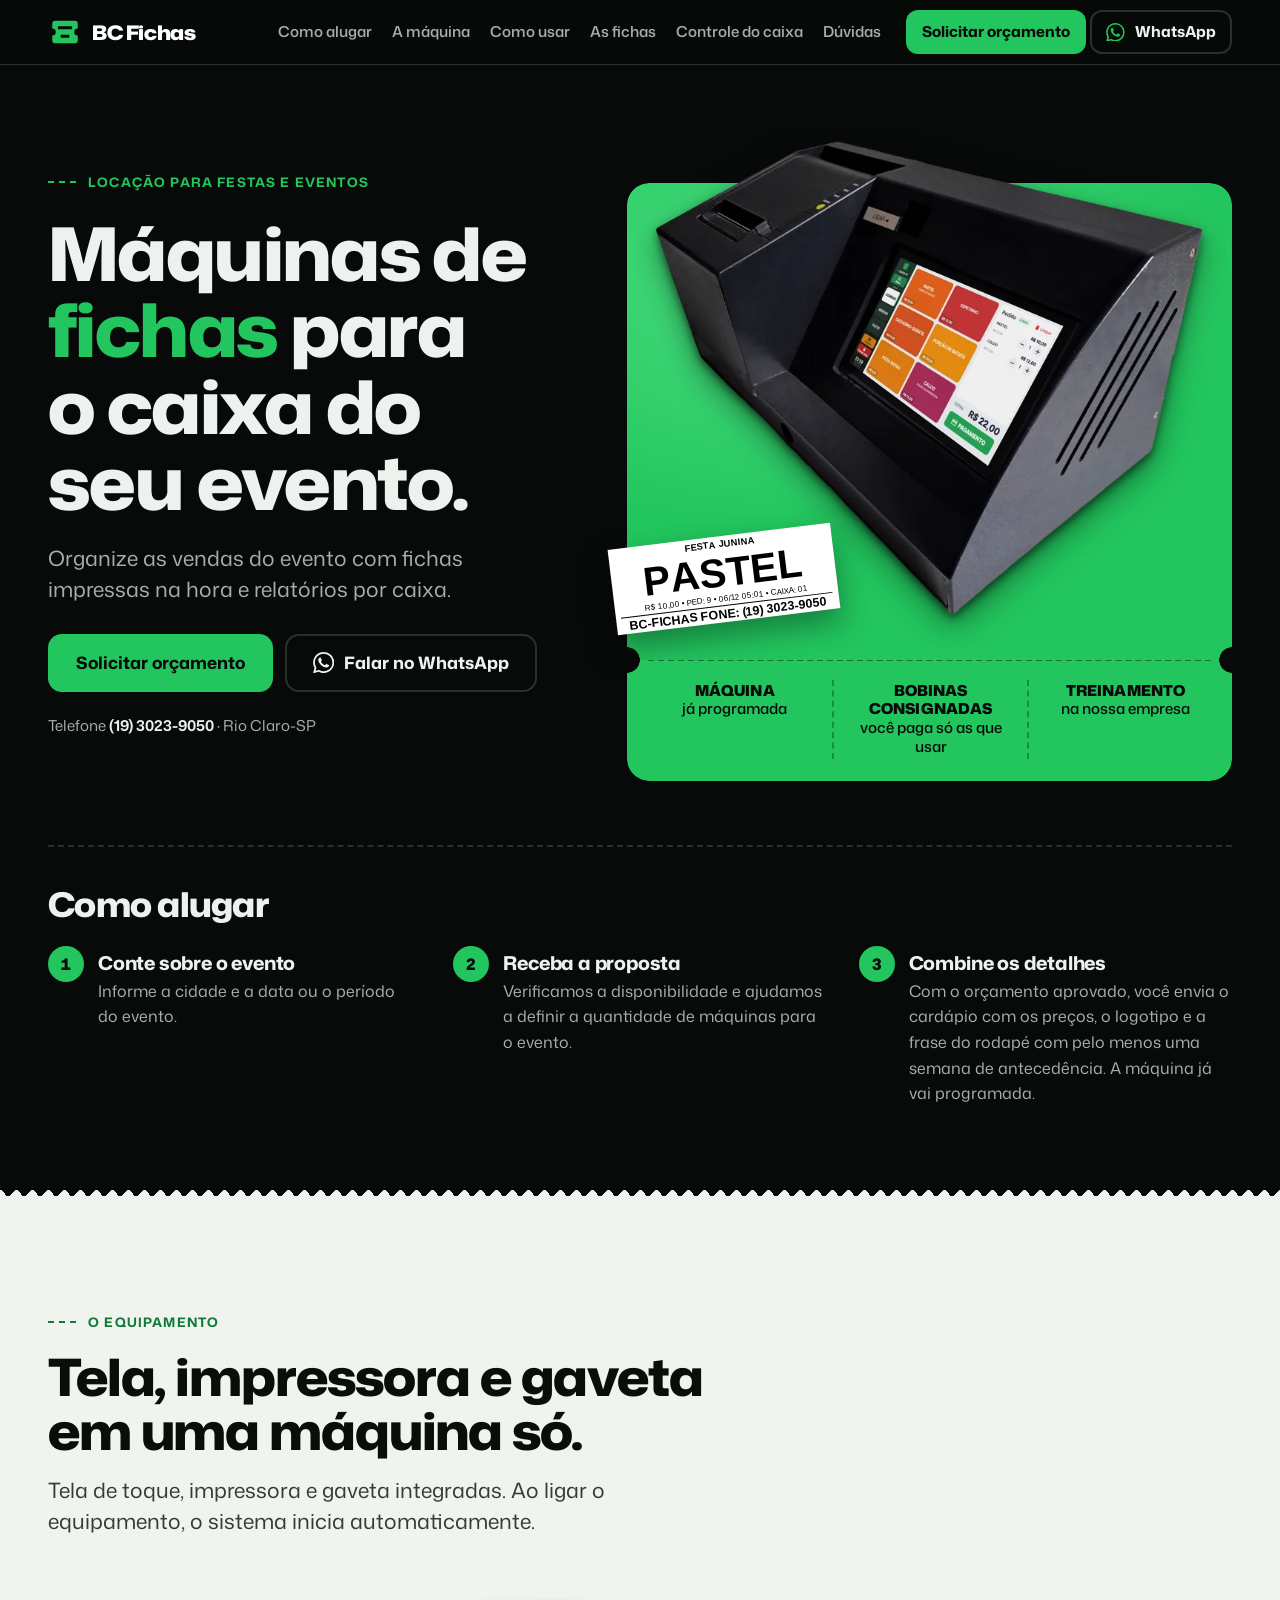
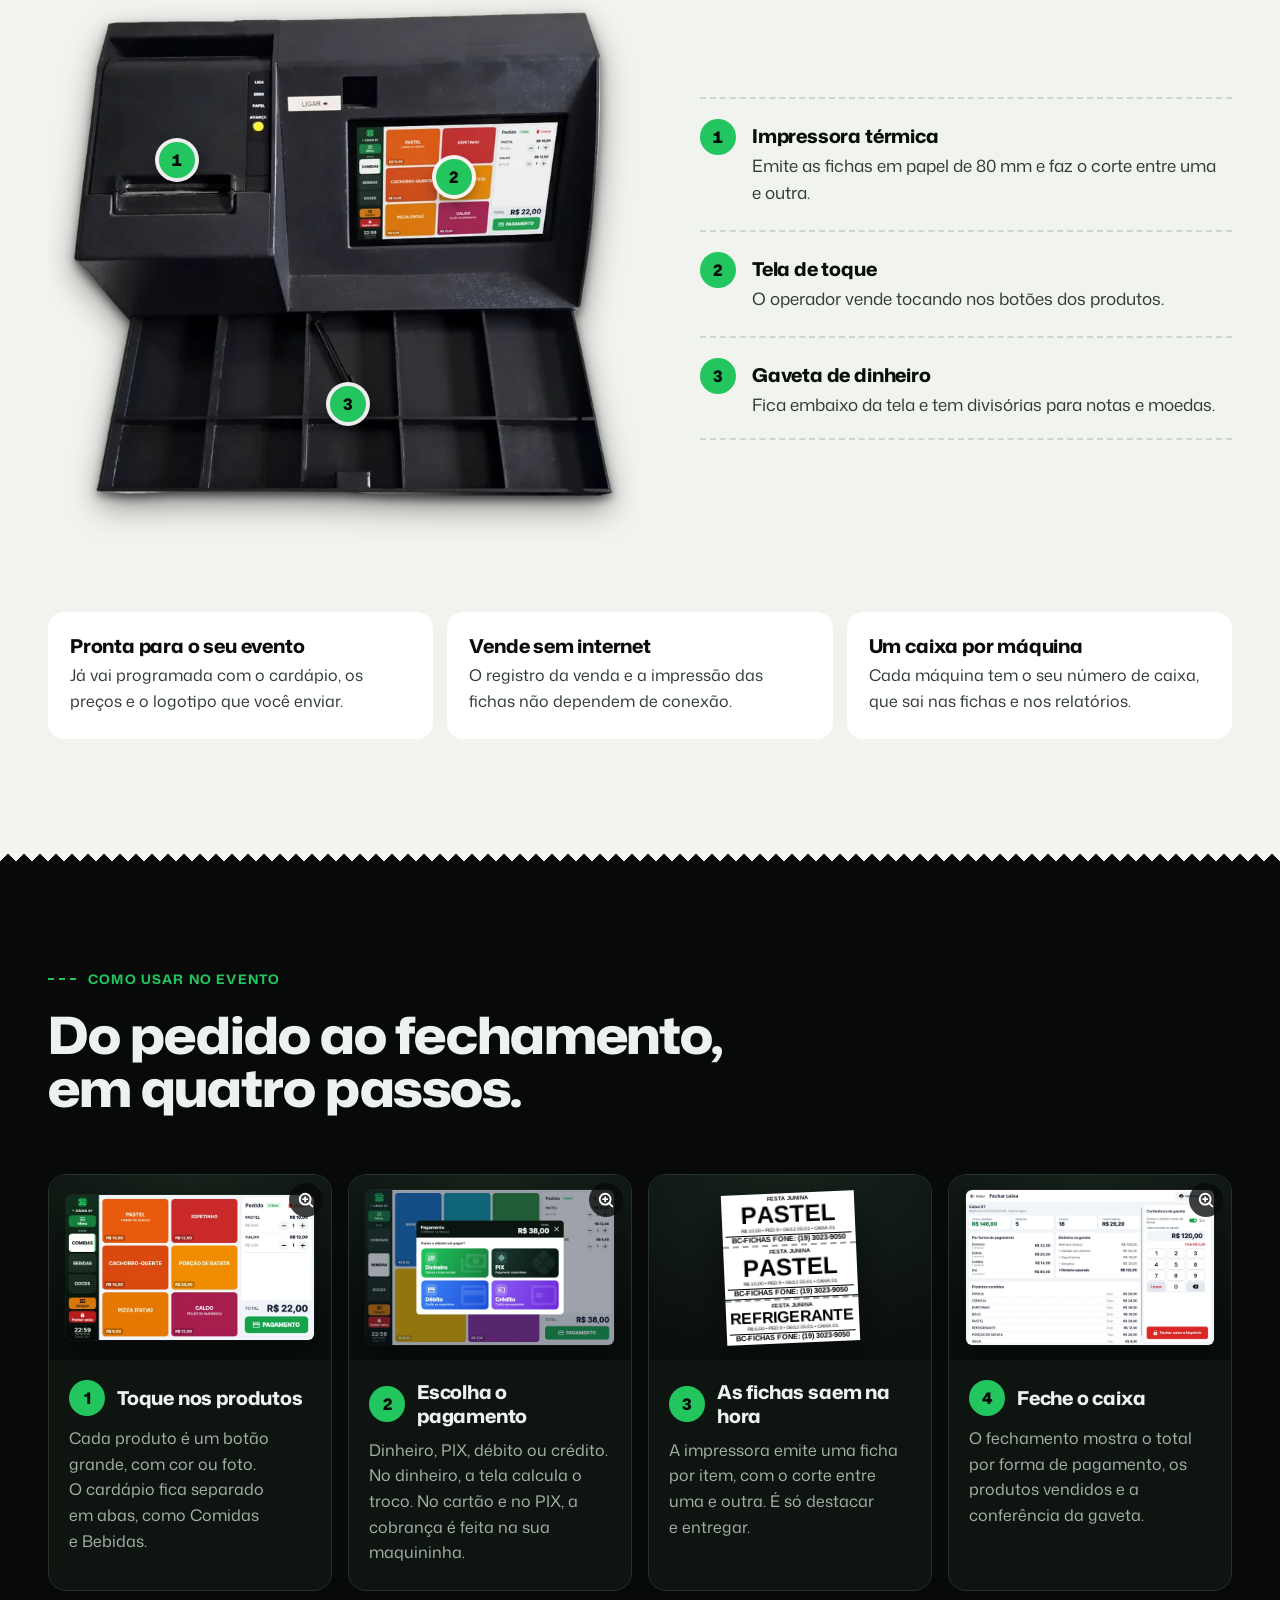
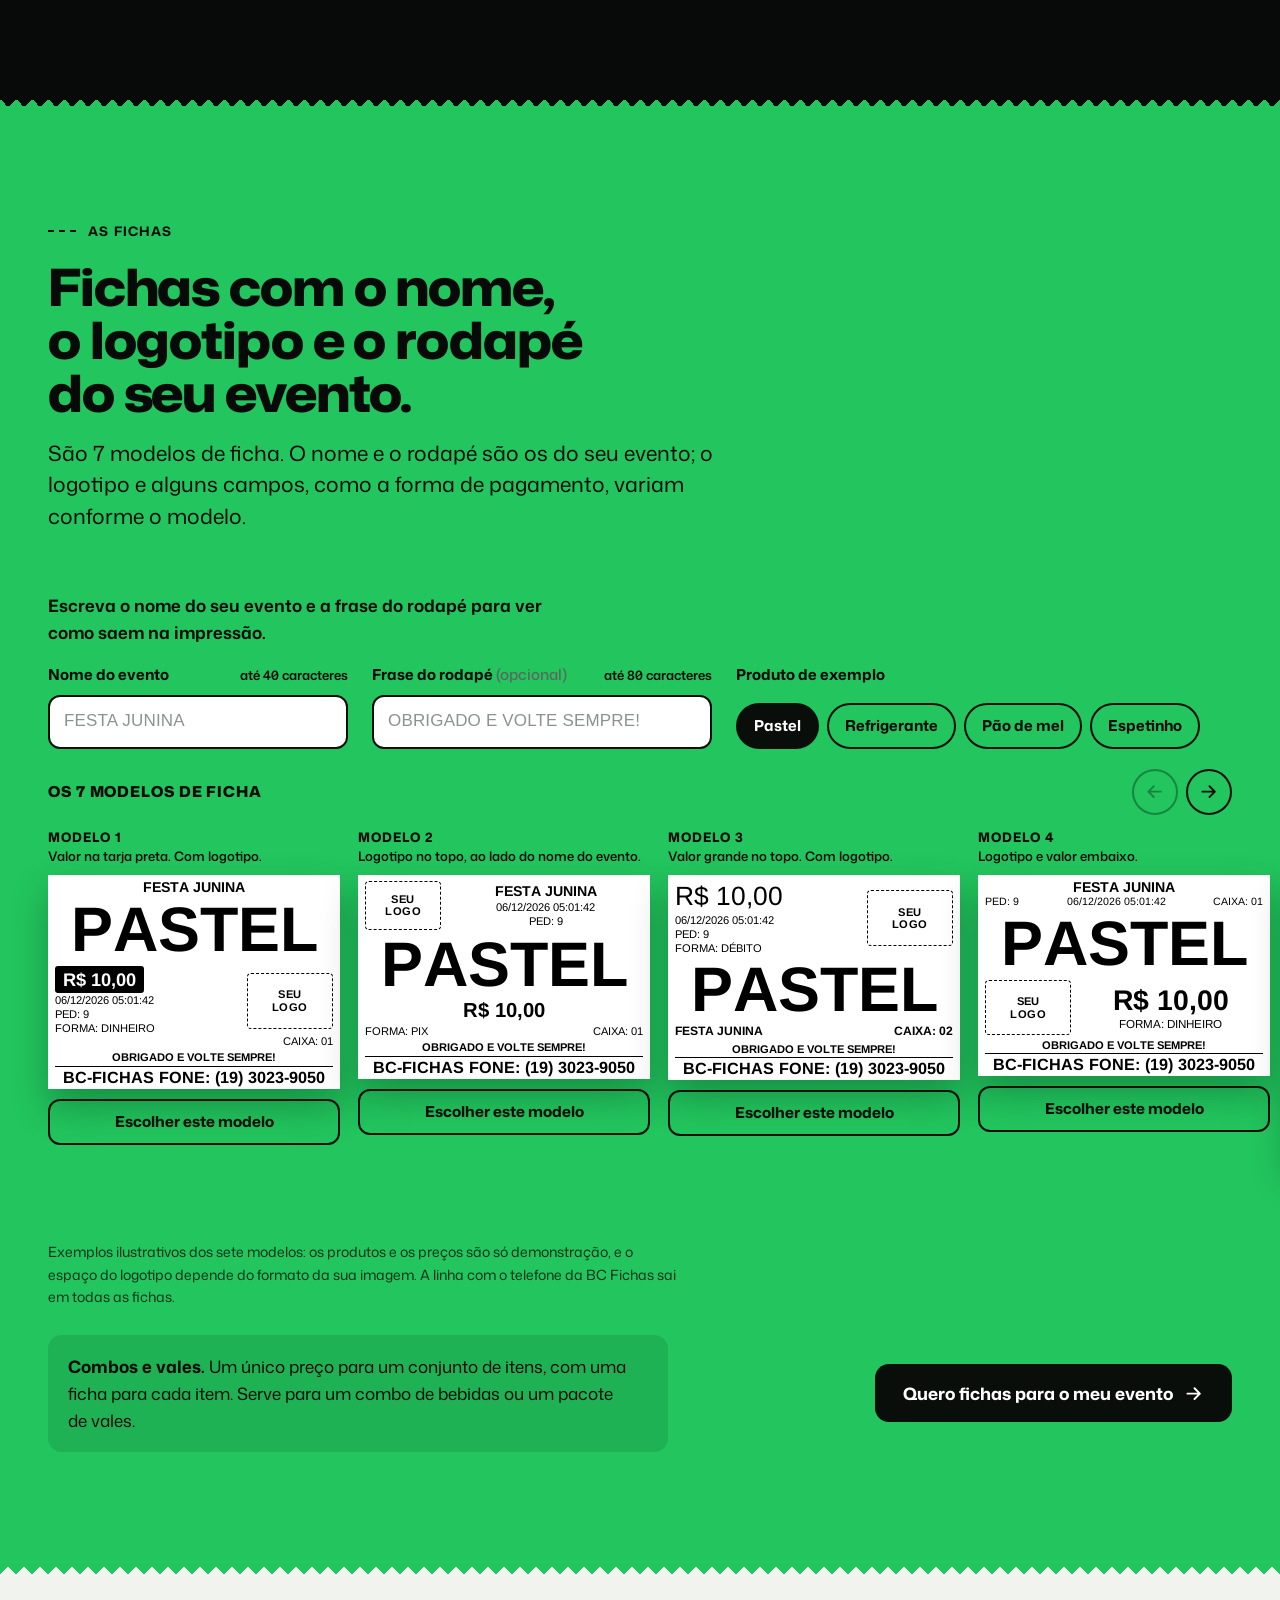
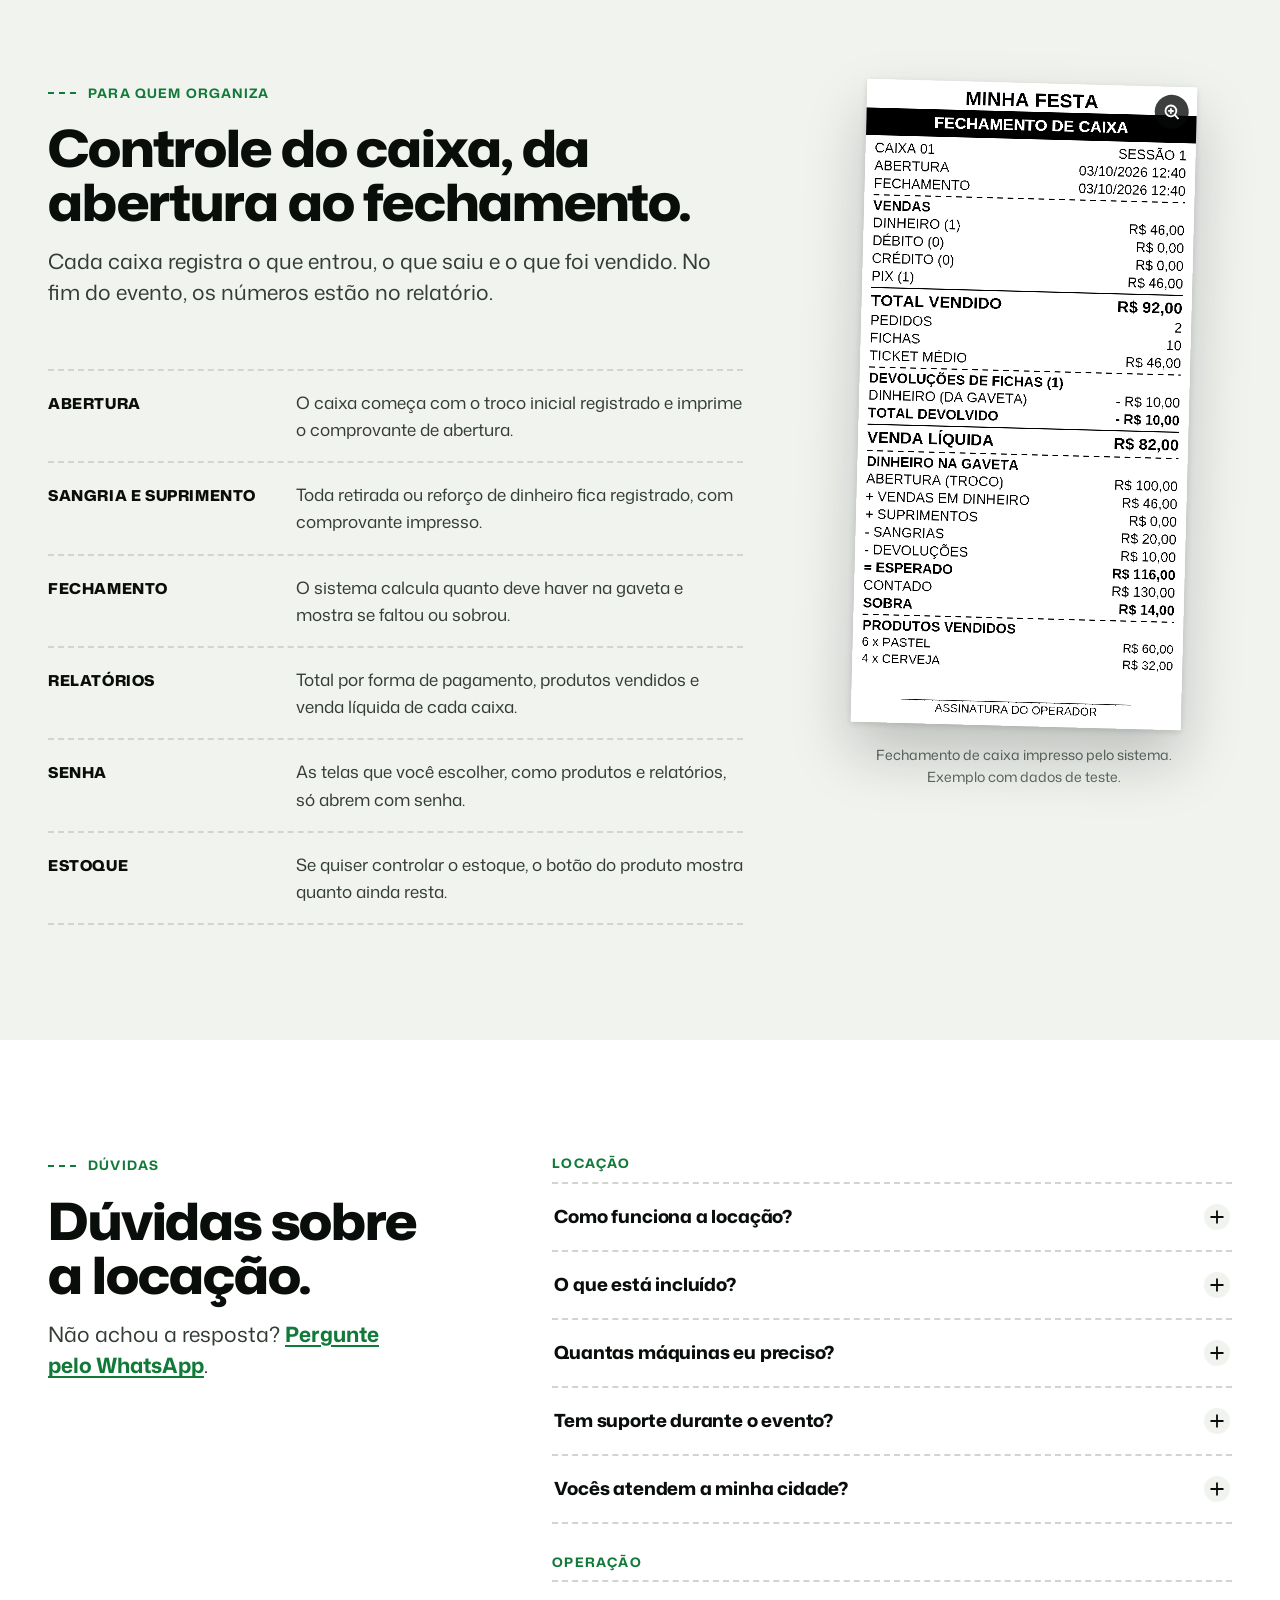
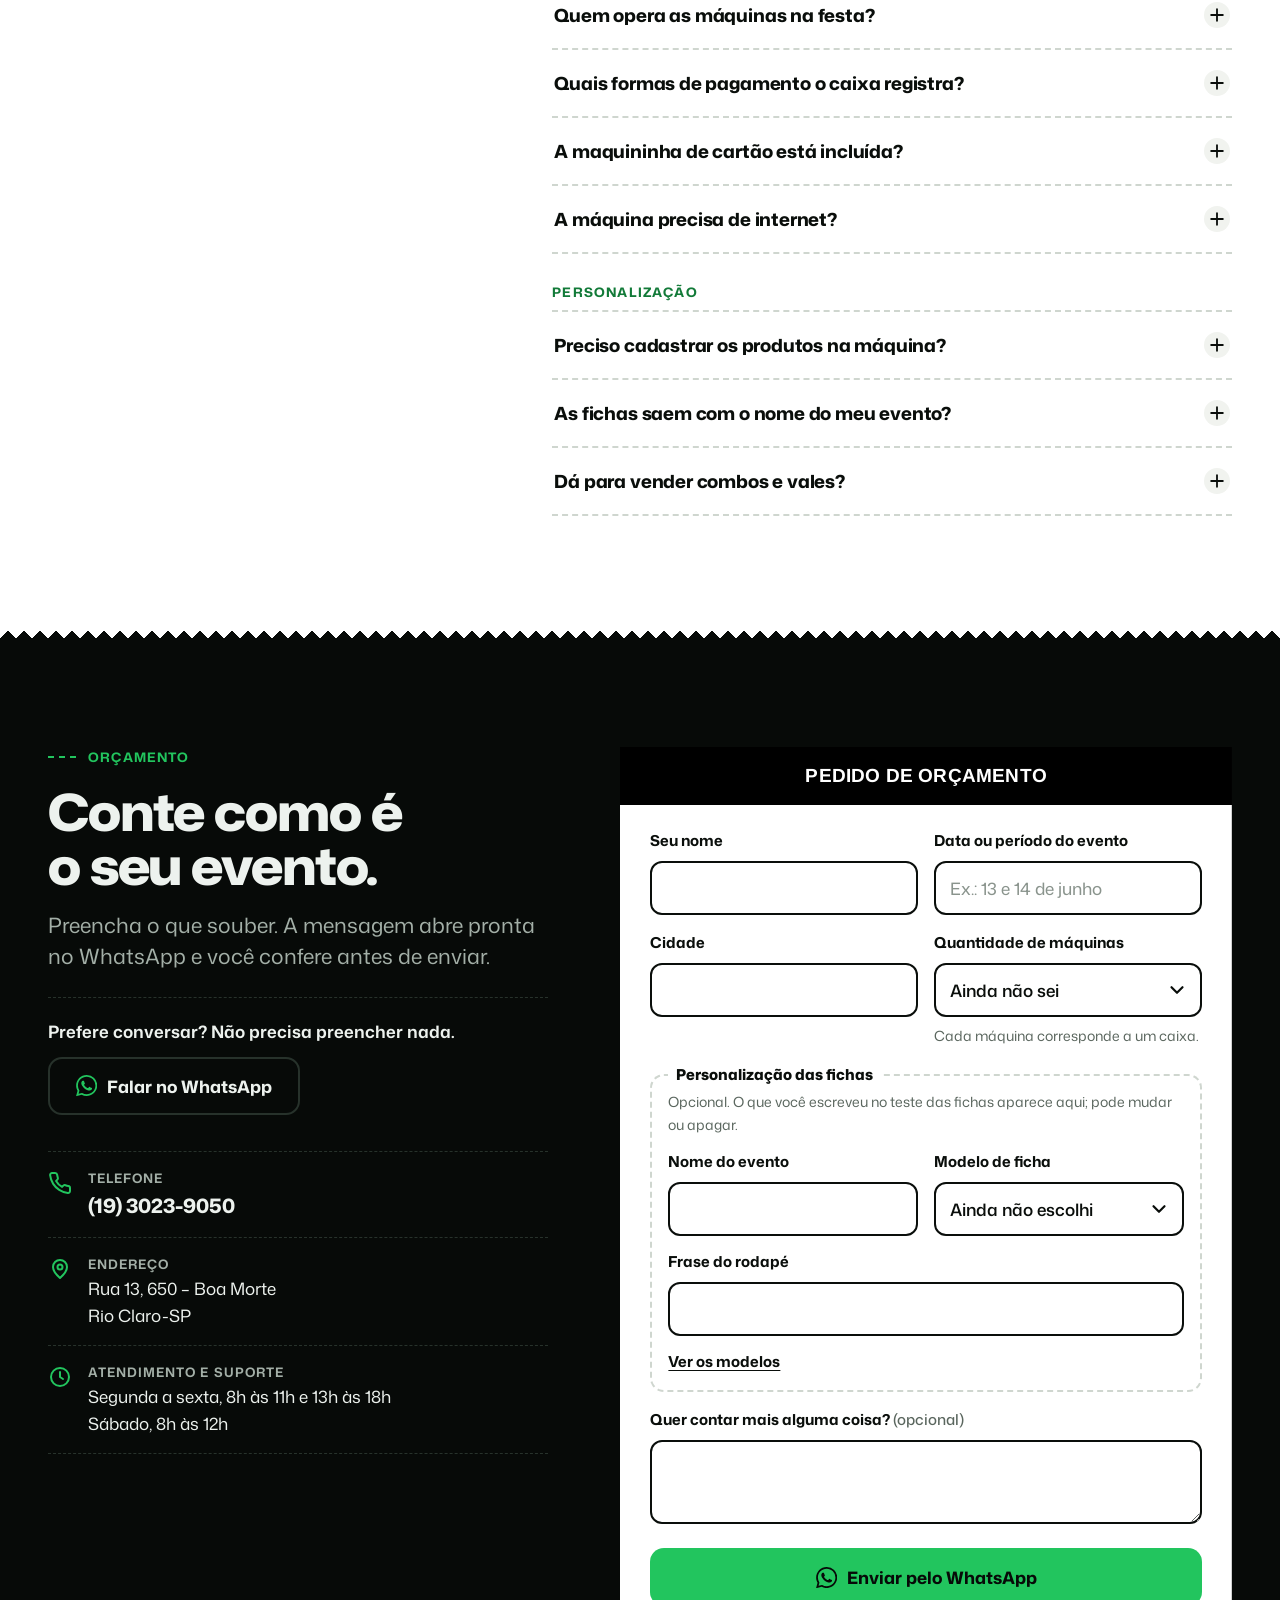
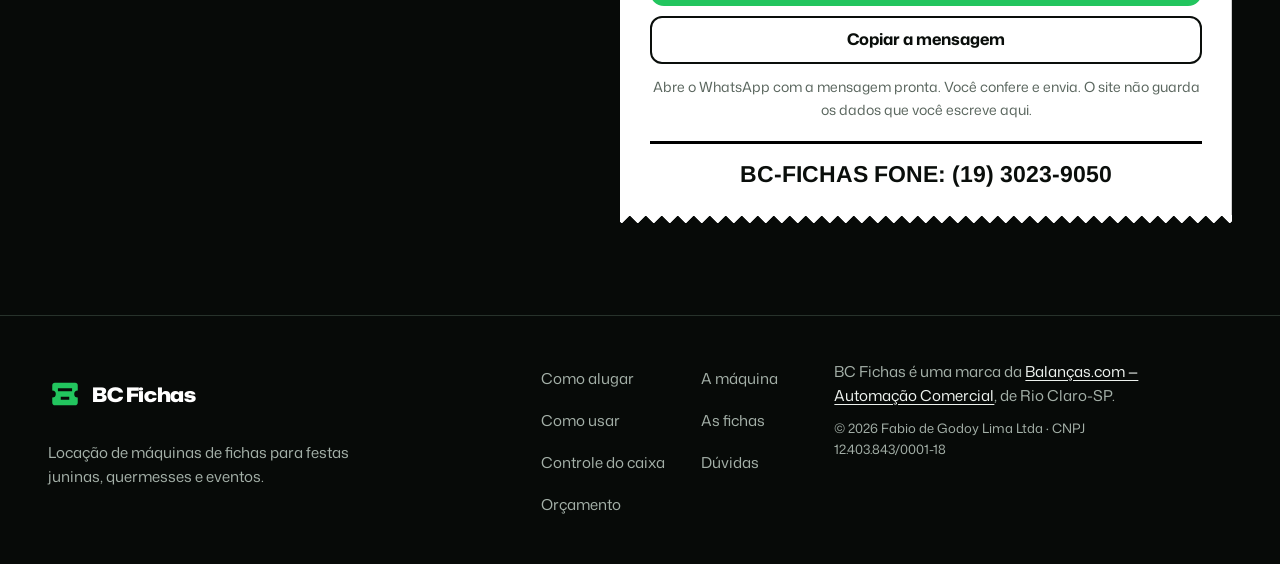
==== site/index.html @ 2198760c ""Locação" nos títulos, tira de fichas inteira e preparo para a indexação Pedidos do responsável (23/" ====
<!DOCTYPE html>
<html lang="pt-BR">
<head>
<meta charset="utf-8">
<meta name="viewport" content="width=device-width, initial-scale=1, viewport-fit=cover">
<title>Locação de máquinas de fichas para festas e eventos | BC Fichas</title>
<meta name="description" content="Locação de máquinas de fichas para festas juninas, quermesses e eventos. Aluguel com a máquina já programada e fichas impressas na hora. Orçamento pelo WhatsApp.">
<meta name="robots" content="index, follow, max-image-preview:large, max-snippet:-1">
<link rel="canonical" href="https://bcfichas.balancass.com/">
<meta name="theme-color" content="#070A08">
<meta name="format-detection" content="telephone=no">

<meta property="og:type" content="website">
<meta property="og:locale" content="pt_BR">
<meta property="og:site_name" content="BC Fichas">
<meta property="og:title" content="BC Fichas | Locação de máquinas de fichas para eventos">
<meta property="og:description" content="Locação para festas juninas, quermesses e eventos. As fichas saem impressas na hora, com o nome do seu evento.">
<meta property="og:url" content="https://bcfichas.balancass.com/">
<meta property="og:image" content="https://bcfichas.balancass.com/img/compartilhar.jpg?v=2">
<meta property="og:image:type" content="image/jpeg">
<meta property="og:image:width" content="1200">
<meta property="og:image:height" content="630">
<meta property="og:image:alt" content="Máquina de fichas BC Fichas com a tela de venda e uma ficha impressa.">
<meta name="twitter:card" content="summary_large_image">

<link rel="icon" href="favicon.ico" sizes="32x32">
<link rel="icon" href="img/icone.svg" type="image/svg+xml">
<link rel="apple-touch-icon" href="img/icone-180.png">
<link rel="manifest" href="site.webmanifest">

<link rel="preload" href="fonts/mona-sans-latin.woff2" as="font" type="font/woff2" crossorigin>
<link rel="preload" as="image" type="image/webp" fetchpriority="high"
      imagesrcset="img/maquina/maquina-frente-520.webp?v=2 520w, img/maquina/maquina-frente-800.webp?v=2 800w, img/maquina/maquina-frente-1200.webp?v=2 1200w"
      imagesizes="(min-width: 1000px) 50vw, 92vw">
<link rel="stylesheet" href="css/site.css?v=8">
<noscript><style>:root { --f-ficha: "Ficha", Arial, "Liberation Sans", "Helvetica Neue", Helvetica, sans-serif; }</style></noscript>

<script type="application/ld+json">
{
  "@context": "https://schema.org",
  "@graph": [
    {
      "@type": "WebSite",
      "@id": "https://bcfichas.balancass.com/#site",
      "name": "BC Fichas",
      "url": "https://bcfichas.balancass.com/",
      "description": "Locação de máquinas de fichas para festas juninas, quermesses e eventos.",
      "inLanguage": "pt-BR",
      "publisher": { "@id": "https://bcfichas.balancass.com/#empresa" }
    },
    {
      "@type": "WebPage",
      "@id": "https://bcfichas.balancass.com/#pagina",
      "url": "https://bcfichas.balancass.com/",
      "name": "Locação de máquinas de fichas para festas e eventos | BC Fichas",
      "description": "Locação de máquinas de fichas para festas juninas, quermesses e eventos. Aluguel com a máquina já programada e fichas impressas na hora. Orçamento pelo WhatsApp.",
      "inLanguage": "pt-BR",
      "isPartOf": { "@id": "https://bcfichas.balancass.com/#site" },
      "about": { "@id": "https://bcfichas.balancass.com/#servico" },
      "primaryImageOfPage": {
        "@type": "ImageObject",
        "url": "https://bcfichas.balancass.com/img/compartilhar.jpg?v=2",
        "width": 1200,
        "height": 630
      },
      "dateModified": "2026-11-23"
    },
    {
      "@type": "Service",
      "@id": "https://bcfichas.balancass.com/#servico",
      "name": "BC Fichas: locação de máquinas de fichas para eventos",
      "alternateName": "Aluguel de máquinas de fichas para festas e eventos",
      "serviceType": "Locação de máquinas de fichas",
      "category": "Locação de equipamentos para eventos",
      "description": "Locação de máquinas de fichas para festas juninas, quermesses e eventos. A máquina vai programada com os produtos, os preços e o logotipo do evento. O treinamento é dado na empresa e as bobinas são consignadas.",
      "url": "https://bcfichas.balancass.com/",
      "image": "https://bcfichas.balancass.com/img/compartilhar.jpg?v=2",
      "brand": { "@type": "Brand", "name": "BC Fichas" },
      "provider": { "@id": "https://bcfichas.balancass.com/#empresa" }
    },
    {
      "@type": "LocalBusiness",
      "@id": "https://bcfichas.balancass.com/#empresa",
      "name": "Balanças.com — Automação Comercial",
      "legalName": "Fabio de Godoy Lima Ltda",
      "taxID": "12.403.843/0001-18",
      "url": "https://balancass.com/",
      "image": "https://bcfichas.balancass.com/img/compartilhar.jpg?v=2",
      "telephone": "+55-19-3023-9050",
      "address": {
        "@type": "PostalAddress",
        "streetAddress": "Rua 13, 650 – Boa Morte",
        "addressLocality": "Rio Claro",
        "addressRegion": "SP",
        "postalCode": "13500-120",
        "addressCountry": "BR"
      },
      "openingHoursSpecification": [
        { "@type": "OpeningHoursSpecification", "dayOfWeek": ["Monday", "Tuesday", "Wednesday", "Thursday", "Friday"], "opens": "08:00", "closes": "11:00" },
        { "@type": "OpeningHoursSpecification", "dayOfWeek": ["Monday", "Tuesday", "Wednesday", "Thursday", "Friday"], "opens": "13:00", "closes": "18:00" },
        { "@type": "OpeningHoursSpecification", "dayOfWeek": "Saturday", "opens": "08:00", "closes": "12:00" }
      ]
    },
    {
      "@type": "FAQPage",
      "@id": "https://bcfichas.balancass.com/#duvidas",
      "isPartOf": { "@id": "https://bcfichas.balancass.com/#pagina" },
      "mainEntity": [
        {
          "@type": "Question",
          "name": "Como funciona a locação?",
          "acceptedAnswer": { "@type": "Answer", "text": "Você informa a cidade, a data e como é o evento, e recebe a proposta pelo WhatsApp. Com o orçamento aprovado, envia o cardápio com os preços, o logotipo e a frase do rodapé com pelo menos uma semana de antecedência. A máquina já vai programada." }
        },
        {
          "@type": "Question",
          "name": "O que está incluído?",
          "acceptedAnswer": { "@type": "Answer", "text": "O manual e o treinamento, que é dado na nossa empresa, em Rio Claro-SP. As bobinas de papel são consignadas: você só paga as que usar." }
        },
        {
          "@type": "Question",
          "name": "Preciso cadastrar os produtos na máquina?",
          "acceptedAnswer": { "@type": "Answer", "text": "Não. Você envia a lista de produtos, os preços, o logotipo e a frase do rodapé das fichas, e a máquina já vai programada para o seu evento. Pedimos esse material com pelo menos uma semana de antecedência." }
        },
        {
          "@type": "Question",
          "name": "A maquininha de cartão está incluída?",
          "acceptedAnswer": { "@type": "Answer", "text": "Não. A maquininha de cartão é por conta do cliente. Você usa a sua, e o caixa registra se a venda foi no débito, no crédito ou no PIX." }
        },
        {
          "@type": "Question",
          "name": "Quais formas de pagamento o caixa registra?",
          "acceptedAnswer": { "@type": "Answer", "text": "Dinheiro, PIX, débito e crédito. No dinheiro, a tela calcula o troco. No cartão e no PIX, a cobrança é feita na maquininha e o caixa registra a forma de pagamento para o relatório." }
        },
        {
          "@type": "Question",
          "name": "A máquina precisa de internet?",
          "acceptedAnswer": { "@type": "Answer", "text": "Não. O registro da venda e a impressão das fichas funcionam sem internet. Só a maquininha de cartão depende da conexão dela." }
        },
        {
          "@type": "Question",
          "name": "As fichas saem com o nome do meu evento?",
          "acceptedAnswer": { "@type": "Answer", "text": "Sim. Todas as fichas saem com o nome do evento. O logotipo aparece nos modelos 1 a 5. O rodapé também é seu: uma frase que sai no pé de todas as fichas." }
        }
      ]
    }
  ]
}
</script>
</head>
<body>

<!-- ============ Ícones (um desenho só, usado em toda a página) ============ -->
<svg class="icones" aria-hidden="true" focusable="false">
  <symbol id="i-zap" viewBox="0 0 24 24"><path fill="currentColor" d="M17.472 14.382c-.297-.149-1.758-.867-2.03-.967-.273-.099-.471-.148-.67.15-.197.297-.767.966-.94 1.164-.173.199-.347.223-.644.075-.297-.15-1.255-.463-2.39-1.475-.883-.788-1.48-1.761-1.653-2.059-.173-.297-.018-.458.13-.606.134-.133.298-.347.446-.52.149-.174.198-.298.298-.497.099-.198.05-.371-.025-.52-.075-.149-.669-1.612-.916-2.207-.242-.579-.487-.5-.669-.51-.173-.008-.371-.01-.57-.01-.198 0-.52.074-.792.372-.272.297-1.04 1.016-1.04 2.479 0 1.462 1.065 2.875 1.213 3.074.149.198 2.096 3.2 5.077 4.487.709.306 1.262.489 1.694.625.712.227 1.36.195 1.871.118.571-.085 1.758-.719 2.006-1.413.248-.694.248-1.289.173-1.413-.074-.124-.272-.198-.57-.347m-5.421 7.403h-.004a9.87 9.87 0 0 1-5.031-1.378l-.361-.214-3.741.982.998-3.648-.235-.374a9.86 9.86 0 0 1-1.51-5.26c.001-5.45 4.436-9.884 9.888-9.884 2.64 0 5.122 1.03 6.988 2.898a9.825 9.825 0 0 1 2.893 6.994c-.003 5.45-4.437 9.884-9.885 9.884m8.413-18.297A11.815 11.815 0 0 0 12.05 0C5.495 0 .16 5.335.157 11.892c0 2.096.547 4.142 1.588 5.945L.057 24l6.305-1.654a11.882 11.882 0 0 0 5.683 1.448h.005c6.554 0 11.89-5.335 11.893-11.893a11.821 11.821 0 0 0-3.48-8.413Z"/></symbol>
  <symbol id="i-ficha" viewBox="0 0 24 24"><path fill="currentColor" fill-rule="evenodd" d="M3,6A2,2 0 0,1 5,4H19A2,2 0 0,1 21,6V9.5A2.5,2.5 0 0,0 21,14.5V18A2,2 0 0,1 19,20H5A2,2 0 0,1 3,18V14.5A2.5,2.5 0 0,0 3,9.5Z M7,8V10H17V8Z M9,14V16H15V14Z"/></symbol>
  <symbol id="i-fone" viewBox="0 0 24 24"><path fill="none" stroke="currentColor" stroke-width="2" stroke-linecap="round" stroke-linejoin="round" d="M22 16.92v3a2 2 0 0 1-2.18 2 19.8 19.8 0 0 1-8.63-3.07 19.5 19.5 0 0 1-6-6 19.8 19.8 0 0 1-3.07-8.67A2 2 0 0 1 4.11 2h3a2 2 0 0 1 2 1.72c.13.96.36 1.9.7 2.81a2 2 0 0 1-.45 2.11L8.09 9.91a16 16 0 0 0 6 6l1.27-1.27a2 2 0 0 1 2.11-.45c.91.34 1.85.57 2.81.7A2 2 0 0 1 22 16.92Z"/></symbol>
  <symbol id="i-seta" viewBox="0 0 24 24"><path fill="none" stroke="currentColor" stroke-width="2.2" stroke-linecap="round" stroke-linejoin="round" d="M5 12h14M13 6l6 6-6 6"/></symbol>
  <symbol id="i-desce" viewBox="0 0 24 24"><path fill="none" stroke="currentColor" stroke-width="2.2" stroke-linecap="round" stroke-linejoin="round" d="M12 5v14M6 13l6 6 6-6"/></symbol>
  <symbol id="i-mais" viewBox="0 0 24 24"><path fill="none" stroke="currentColor" stroke-width="2.2" stroke-linecap="round" d="M12 5v14M5 12h14"/></symbol>
  <symbol id="i-menu" viewBox="0 0 24 24"><path fill="none" stroke="currentColor" stroke-width="2.2" stroke-linecap="round" d="M4 7h16M4 12h16M4 17h16"/></symbol>
  <symbol id="i-lupa" viewBox="0 0 24 24"><g fill="none" stroke="currentColor" stroke-width="2.2" stroke-linecap="round"><circle cx="11" cy="11" r="6.5"/><path d="m16 16 4.5 4.5M11 8.5v5M8.5 11h5"/></g></symbol>
  <symbol id="i-volta" viewBox="0 0 24 24"><path fill="none" stroke="currentColor" stroke-width="2.2" stroke-linecap="round" stroke-linejoin="round" d="M19 12H5M11 6l-6 6 6 6"/></symbol>
  <symbol id="i-pino" viewBox="0 0 24 24"><g fill="none" stroke="currentColor" stroke-width="2" stroke-linecap="round" stroke-linejoin="round"><path d="M12 21s-7-6.2-7-11a7 7 0 0 1 14 0c0 4.8-7 11-7 11Z"/><circle cx="12" cy="10" r="2.5"/></g></symbol>
  <symbol id="i-hora" viewBox="0 0 24 24"><g fill="none" stroke="currentColor" stroke-width="2" stroke-linecap="round" stroke-linejoin="round"><circle cx="12" cy="12" r="9"/><path d="M12 7v5l3 2"/></g></symbol>
</svg>

<a class="pular" href="#conteudo">Pular para o conteúdo</a>

<!-- ============ Cabeçalho ============ -->
<!-- "Solicitar orçamento" leva sempre ao formulário da página; "Falar no WhatsApp" abre a conversa direta.
     As duas opções aparecem lado a lado no cabeçalho, na abertura, na barra do celular e na seção de orçamento. -->
<header class="topo" id="topo">
  <div class="miolo topo__linha">
    <a class="marca" href="#inicio" aria-label="BC Fichas, início da página">
      <svg class="marca__simbolo" aria-hidden="true"><use href="#i-ficha"/></svg>
      <span class="marca__nome">BC Fichas</span>
    </a>

    <nav class="topo__nav" aria-label="Seções da página">
      <a href="#como-alugar">Como alugar</a>
      <a href="#maquina">A máquina</a>
      <a href="#como-funciona">Como usar</a>
      <a href="#fichas">As fichas</a>
      <a href="#caixa">Controle do caixa</a>
      <a href="#duvidas">Dúvidas</a>
    </nav>

    <a class="btn btn--zap topo__cta" href="#orcamento">Solicitar orçamento</a>
    <a class="btn btn--linha topo__zap" data-zap href="https://wa.me/551930239050?text=Ol%C3%A1!%20Vim%20pelo%20site%20do%20BC%20Fichas%20e%20quero%20um%20or%C3%A7amento%20para%20o%20meu%20evento." target="_blank" rel="noopener" aria-label="Falar no WhatsApp"><svg class="i" aria-hidden="true"><use href="#i-zap"/></svg>WhatsApp</a>

    <details class="menu">
      <summary class="menu__botao"><svg class="i" aria-hidden="true"><use href="#i-menu"/></svg><span>Menu</span></summary>
      <nav class="menu__painel" aria-label="Menu">
        <a href="#como-alugar">Como alugar</a>
        <a href="#maquina">A máquina</a>
        <a href="#como-funciona">Como usar no evento</a>
        <a href="#fichas">As fichas</a>
        <a href="#caixa">Controle do caixa</a>
        <a href="#duvidas">Dúvidas</a>
        <a class="menu__destaque" href="#orcamento">Solicitar orçamento</a>
        <a class="menu__destaque" data-zap href="https://wa.me/551930239050?text=Ol%C3%A1!%20Vim%20pelo%20site%20do%20BC%20Fichas%20e%20quero%20um%20or%C3%A7amento%20para%20o%20meu%20evento." target="_blank" rel="noopener"><svg class="i" aria-hidden="true"><use href="#i-zap"/></svg>Falar no WhatsApp</a>
        <a href="tel:+551930239050"><svg class="i" aria-hidden="true"><use href="#i-fone"/></svg>(19) 3023-9050</a>
      </nav>
    </details>
  </div>
</header>

<main id="conteudo">

<!-- ============ Início ============ -->
<section class="heroi" id="inicio" aria-labelledby="t-inicio">
  <div class="miolo heroi__grade">
    <div class="heroi__texto">
      <p class="rotulo">Locação para festas e eventos</p>
      <h1 id="t-inicio">Máquinas de <span class="realce">fichas</span> para o caixa do seu evento.</h1>
      <p class="lide">Organize as vendas do evento com fichas impressas na hora e relatórios por caixa.</p>
      <div class="acoes">
        <a class="btn btn--zap btn--g" href="#orcamento">Solicitar orçamento</a>
        <a class="btn btn--linha btn--g" data-zap href="https://wa.me/551930239050?text=Ol%C3%A1!%20Vim%20pelo%20site%20do%20BC%20Fichas%20e%20quero%20um%20or%C3%A7amento%20para%20o%20meu%20evento." target="_blank" rel="noopener"><svg class="i" aria-hidden="true"><use href="#i-zap"/></svg>Falar no WhatsApp</a>
      </div>
      <p class="heroi__contato">Telefone <a href="tel:+551930239050">(19) 3023-9050</a> · Rio Claro-SP</p>
    </div>

    <div class="heroi__visual">
      <div class="bilhete">
        <div class="bilhete__palco">
          <div class="bilhete__topo" aria-hidden="true"></div>
          <img class="heroi__foto" src="img/maquina/maquina-frente-800.webp?v=2"
               srcset="img/maquina/maquina-frente-520.webp?v=2 520w, img/maquina/maquina-frente-800.webp?v=2 800w, img/maquina/maquina-frente-1200.webp?v=2 1200w"
               sizes="(min-width: 1000px) 50vw, 92vw" width="1200" height="1050" fetchpriority="high" decoding="async"
               alt="Máquina de fichas da BC Fichas: terminal preto com a impressora à esquerda e a tela de toque mostrando os botões dos produtos e o total do pedido.">
          <div class="ficha heroi__ficha" aria-hidden="true">
            <div class="ficha__c">
              <p class="f-evento" style="--t:24">FESTA JUNINA</p>
              <p class="f-produto" data-max="104" style="--t:104"><span class="f-l">PASTEL</span></p>
              <p class="f-resumo">R$ 10,00  •  PED: 9  •  <span data-agora="curta">02/10 18:49</span>  •  CAIXA: 01</p>
              <p class="f-rodape">BC-FICHAS FONE: (19) 3023-9050</p>
            </div>
          </div>
        </div>
        <ul class="bilhete__canhoto" role="list">
          <li><b>Máquina</b> já programada</li>
          <li><b>Bobinas consignadas</b> você paga só as que usar</li>
          <li><b>Treinamento</b> na nossa empresa</li>
        </ul>
      </div>
    </div>
  </div>
</section>

<!-- ============ Como alugar ============ -->
<section class="alugar" id="como-alugar" aria-labelledby="t-alugar">
  <div class="miolo">
    <div class="alugar__c">
      <h2 class="alugar__t" id="t-alugar">Como alugar</h2>
      <ol class="alugar__passos" role="list">
        <li>
          <span class="marco" aria-hidden="true">1</span>
          <div>
            <h3>Conte sobre o evento</h3>
            <p>Informe a cidade e a data ou o período do evento.</p>
          </div>
        </li>
        <li>
          <span class="marco" aria-hidden="true">2</span>
          <div>
            <h3>Receba a proposta</h3>
            <p>Verificamos a disponibilidade e ajudamos a definir a quantidade de máquinas para o evento.</p>
          </div>
        </li>
        <li>
          <span class="marco" aria-hidden="true">3</span>
          <div>
            <h3>Combine os detalhes</h3>
            <p>Com o orçamento aprovado, você envia o cardápio com os preços, o logotipo e a frase do rodapé com pelo menos uma semana de antecedência. A máquina já vai programada.</p>
          </div>
        </li>
      </ol>
    </div>
  </div>
</section>

<!-- ============ A máquina ============ -->
<section class="faixa faixa--papel dente-cima dente-baixo" id="maquina" aria-labelledby="t-maquina">
  <div class="miolo">
    <header class="cabeca">
      <p class="rotulo">O equipamento</p>
      <h2 id="t-maquina">Tela, impressora e gaveta em uma máquina só.</h2>
      <p class="lide">Tela de toque, impressora e gaveta integradas. Ao ligar o equipamento, o sistema inicia automaticamente.</p>
    </header>

    <div class="anatomia">
      <figure class="anatomia__foto">
        <img src="img/maquina/maquina-cima-800.webp?v=2"
             srcset="img/maquina/maquina-cima-520.webp?v=2 520w, img/maquina/maquina-cima-800.webp?v=2 800w, img/maquina/maquina-cima-1200.webp?v=2 1172w"
             sizes="(min-width: 1000px) 46vw, 92vw" width="1172" height="1080" loading="lazy" decoding="async"
             alt="A máquina vista de cima, com a gaveta de dinheiro aberta: impressora à esquerda, tela de toque à direita e gaveta com divisórias na frente.">
        <span class="marco" data-marco="1" style="--x:22%;--y:30%" aria-hidden="true">1</span>
        <span class="marco" data-marco="2" style="--x:69%;--y:33%" aria-hidden="true">2</span>
        <span class="marco" data-marco="3" style="--x:51%;--y:75%" aria-hidden="true">3</span>
      </figure>

      <div class="anatomia__lado">
        <ol class="anatomia__lista" role="list">
          <li data-marco="1">
            <span class="marco" aria-hidden="true">1</span>
            <div>
              <h3>Impressora térmica</h3>
              <p>Emite as fichas em papel de 80 mm e faz o corte entre uma e outra.</p>
            </div>
          </li>
          <li data-marco="2">
            <span class="marco" aria-hidden="true">2</span>
            <div>
              <h3>Tela de toque</h3>
              <p>O operador vende tocando nos botões dos produtos.</p>
            </div>
          </li>
          <li data-marco="3">
            <span class="marco" aria-hidden="true">3</span>
            <div>
              <h3>Gaveta de dinheiro</h3>
              <p>Fica embaixo da tela e tem divisórias para notas e moedas.</p>
            </div>
          </li>
        </ol>
      </div>
    </div>

    <ul class="fatos" role="list">
      <li>
        <h3>Pronta para o seu evento</h3>
        <p>Já vai programada com o cardápio, os preços e o logotipo que você enviar.</p>
      </li>
      <li>
        <h3>Vende sem internet</h3>
        <p>O registro da venda e a impressão das fichas não dependem de conexão.</p>
      </li>
      <li>
        <h3>Um caixa por máquina</h3>
        <p>Cada máquina tem o seu número de caixa, que sai nas fichas e nos relatórios.</p>
      </li>
    </ul>

  </div>
</section>

<!-- ============ Como usar no evento ============ -->
<section class="faixa faixa--preto" id="como-funciona" aria-labelledby="t-como">
  <div class="miolo">
    <header class="cabeca">
      <p class="rotulo">Como usar no evento</p>
      <h2 id="t-como">Do pedido ao fechamento, em quatro passos.</h2>
    </header>

    <ol class="passos" role="list">
      <li class="passo">
        <a class="passo__img passo__img--tela" href="img/sistema/tela-venda-1024.webp" data-amplia data-legenda="Tela de venda do BC Fichas." aria-label="Ampliar a tela de venda">
          <img src="img/sistema/tela-venda-640.webp" srcset="img/sistema/tela-venda-640.webp 640w, img/sistema/tela-venda-1024.webp 1024w" sizes="(min-width: 1100px) 22vw, (min-width: 640px) 42vw, 86vw" width="640" height="375" loading="lazy" decoding="async"
               alt="Tela de venda do BC Fichas: botões grandes e coloridos dos produtos, abas Comidas, Bebidas e Doces, e o pedido com o total à direita.">
          <svg class="i foto__lupa" aria-hidden="true"><use href="#i-lupa"/></svg>
        </a>
        <div class="passo__texto">
          <span class="passo__n" aria-hidden="true">1</span>
          <h3>Toque nos produtos</h3>
          <p>Cada produto é um botão grande, com cor ou foto. O cardápio fica separado em abas, como Comidas e Bebidas.</p>
        </div>
      </li>

      <li class="passo">
        <a class="passo__img passo__img--tela" href="img/sistema/tela-pagamento-1280.webp" data-amplia data-legenda="Tela de pagamento do BC Fichas." aria-label="Ampliar a tela de pagamento">
          <img src="img/sistema/tela-pagamento-640.webp" srcset="img/sistema/tela-pagamento-640.webp 640w, img/sistema/tela-pagamento-1280.webp 1280w" sizes="(min-width: 1100px) 22vw, (min-width: 640px) 42vw, 86vw" width="640" height="400" loading="lazy" decoding="async"
               alt="Tela de pagamento do BC Fichas, com as opções Dinheiro, PIX, Débito e Crédito.">
          <svg class="i foto__lupa" aria-hidden="true"><use href="#i-lupa"/></svg>
        </a>
        <div class="passo__texto">
          <span class="passo__n" aria-hidden="true">2</span>
          <h3>Escolha o pagamento</h3>
          <p>Dinheiro, PIX, débito ou crédito. No dinheiro, a tela calcula o troco. No cartão e no PIX, a cobrança é feita na sua maquininha.</p>
        </div>
      </li>

      <li class="passo">
        <div class="passo__img passo__img--tira" aria-hidden="true">
          <div class="tira">
            <div class="ficha"><div class="ficha__c">
              <p class="f-evento" style="--t:24">FESTA JUNINA</p>
              <p class="f-produto" data-max="104" style="--t:104"><span class="f-l">PASTEL</span></p>
              <p class="f-resumo">R$ 10,00  •  PED: 9  •  <span data-agora="curta">02/10 18:49</span>  •  CAIXA: 01</p>
              <p class="f-rodape">BC-FICHAS FONE: (19) 3023-9050</p>
            </div></div>
            <div class="ficha"><div class="ficha__c">
              <p class="f-evento" style="--t:24">FESTA JUNINA</p>
              <p class="f-produto" data-max="104" style="--t:104"><span class="f-l">PASTEL</span></p>
              <p class="f-resumo">R$ 10,00  •  PED: 9  •  <span data-agora="curta">02/10 18:49</span>  •  CAIXA: 01</p>
              <p class="f-rodape">BC-FICHAS FONE: (19) 3023-9050</p>
            </div></div>
            <div class="ficha"><div class="ficha__c">
              <p class="f-evento" style="--t:24">FESTA JUNINA</p>
              <p class="f-produto" data-max="104" style="--t:69"><span class="f-l">REFRIGERANTE</span></p>
              <p class="f-resumo">R$ 6,00  •  PED: 9  •  <span data-agora="curta">02/10 18:49</span>  •  CAIXA: 01</p>
              <p class="f-rodape">BC-FICHAS FONE: (19) 3023-9050</p>
            </div></div>
          </div>
        </div>
        <div class="passo__texto">
          <span class="passo__n" aria-hidden="true">3</span>
          <h3>As fichas saem na hora</h3>
          <p>A impressora emite uma ficha por item, com o corte entre uma e outra. É só destacar e entregar.</p>
        </div>
      </li>

      <li class="passo">
        <a class="passo__img passo__img--tela" href="img/sistema/tela-fechamento-1280.webp" data-amplia data-legenda="Tela de fechamento de caixa do BC Fichas." aria-label="Ampliar a tela de fechamento de caixa">
          <img src="img/sistema/tela-fechamento-640.webp" srcset="img/sistema/tela-fechamento-640.webp 640w, img/sistema/tela-fechamento-1280.webp 1280w" sizes="(min-width: 1100px) 22vw, (min-width: 640px) 42vw, 86vw" width="640" height="400" loading="lazy" decoding="async"
               alt="Tela de fechamento de caixa: total vendido, valores por forma de pagamento, dinheiro esperado na gaveta, conferência do valor contado e produtos vendidos.">
          <svg class="i foto__lupa" aria-hidden="true"><use href="#i-lupa"/></svg>
        </a>
        <div class="passo__texto">
          <span class="passo__n" aria-hidden="true">4</span>
          <h3>Feche o caixa</h3>
          <p>O fechamento mostra o total por forma de pagamento, os produtos vendidos e a conferência da gaveta.</p>
        </div>
      </li>
    </ol>
  </div>
</section>

<!-- ============ As fichas ============ -->
<!-- A prévia segue as regras do sistema que imprime (tamanhos, quebras e cortes): ver site.js, "Prévia fiel". -->
<section class="faixa faixa--verde dente-cima dente-baixo" id="fichas" aria-labelledby="t-fichas">
  <div class="miolo">
    <header class="cabeca">
      <p class="rotulo">As fichas</p>
      <h2 id="t-fichas">Fichas com o nome, o logotipo e o rodapé do seu evento.</h2>
      <p class="lide">São 7 modelos de ficha. O nome e o rodapé são os do seu evento; o logotipo e alguns campos, como a forma de pagamento, variam conforme o modelo.</p>
    </header>

    <div class="monte" id="monte" role="group" aria-label="Monte a ficha do seu evento">
      <p class="monte__dica">Escreva o nome do seu evento e a frase do rodapé para ver como saem na impressão.</p>
      <div class="campo">
        <div class="campo__topo">
          <label for="monte-evento">Nome do evento</label>
          <span class="contador" id="monte-evento-cont">até 40 caracteres</span>
        </div>
        <input id="monte-evento" name="evento" type="text" maxlength="40" placeholder="FESTA JUNINA" enterkeyhint="done" spellcheck="false" autocomplete="off" aria-describedby="monte-evento-cont monte-aviso">
      </div>
      <div class="campo">
        <div class="campo__topo">
          <label for="monte-recado">Frase do rodapé <span>(opcional)</span></label>
          <span class="contador" id="monte-recado-cont">até 80 caracteres</span>
        </div>
        <input id="monte-recado" name="recado" type="text" maxlength="80" placeholder="OBRIGADO E VOLTE SEMPRE!" enterkeyhint="done" spellcheck="false" autocomplete="off" aria-describedby="monte-recado-cont monte-aviso">
      </div>
      <fieldset class="chips">
        <legend>Produto de exemplo</legend>
        <label><input type="radio" name="produto" value="PASTEL|10,00" checked><span>Pastel</span></label>
        <label><input type="radio" name="produto" value="REFRIGERANTE|6,00"><span>Refrigerante</span></label>
        <label><input type="radio" name="produto" value="PÃO DE MEL|8,00"><span>Pão de mel</span></label>
        <label><input type="radio" name="produto" value="ESPETINHO|12,00"><span>Espetinho</span></label>
      </fieldset>
      <p class="monte__aviso" id="monte-aviso" role="status" aria-live="polite"></p>
    </div>

    <div class="rolo__topo">
      <p class="rolo__titulo">Os 7 modelos de ficha</p>
      <div class="rolo__setas">
        <button class="rolo__seta" type="button" data-rolo="-1" aria-label="Modelos anteriores" aria-controls="rolo"><svg class="i" aria-hidden="true"><use href="#i-volta"/></svg></button>
        <button class="rolo__seta" type="button" data-rolo="1" aria-label="Próximos modelos" aria-controls="rolo"><svg class="i" aria-hidden="true"><use href="#i-seta"/></svg></button>
      </div>
    </div>
    <div class="rolo" id="rolo" tabindex="0" role="group" aria-label="Os sete modelos de ficha. Deslize ou use as setas para ver todos.">
      <ul class="rolo__lista" role="list">
        <li class="rolo__item" data-modelo="1">
          <div class="rolo__cab">
            <p class="rolo__n">Modelo 1</p>
            <p class="rolo__desc">Valor na tarja preta. Com logotipo.</p>
          </div>
          <article class="ficha ficha--m1" aria-label="Modelo 1 de ficha">
            <div class="ficha__c">
              <p class="f-evento" data-evento data-linhas="1" data-t="28"><span class="f-l">FESTA JUNINA</span></p>
              <p class="f-produto" data-produto data-max="124" style="--t:124"><span class="f-l">PASTEL</span></p>
              <div class="f-linha">
                <div class="f-info">
                  <p class="f-tarja" data-valor>R$ 10,00</p>
                  <p data-agora="longa">02/10/2026 18:49:53</p>
                  <p>PED: 9</p>
                  <p>FORMA: DINHEIRO</p>
                </div>
                <span class="f-logo">SEU<br>LOGO</span>
              </div>
              <p class="f-dir">CAIXA: 01</p>
              <p class="f-recado" data-recado><span class="f-l">OBRIGADO E VOLTE SEMPRE!</span></p>
              <p class="f-rodape">BC-FICHAS FONE: (19) 3023-9050</p>
            </div>
          </article>
          <p class="rolo__aviso" data-aviso hidden></p>
          <button class="btn btn--borda rolo__escolher" type="button" data-escolher="1" aria-pressed="false" hidden>Escolher este modelo</button>
        </li>
        <li class="rolo__item" data-modelo="2">
          <div class="rolo__cab">
            <p class="rolo__n">Modelo 2</p>
            <p class="rolo__desc">Logotipo no topo, ao lado do nome do evento.</p>
          </div>
          <article class="ficha ficha--m2" aria-label="Modelo 2 de ficha">
            <div class="ficha__c">
              <div class="f-linha">
                <span class="f-logo f-logo--m2">SEU<br>LOGO</span>
                <div class="f-info f-info--centro">
                  <p class="f-evento" data-evento data-coluna="150" data-t="28"><span class="f-l">FESTA JUNINA</span></p>
                  <p data-agora="longa">02/10/2026 18:49:53</p>
                  <p>PED: 9</p>
                </div>
              </div>
              <p class="f-produto" data-produto data-max="124" style="--t:124"><span class="f-l">PASTEL</span></p>
              <p class="f-valor-m2" data-valor>R$ 10,00</p>
              <p class="f-par"><span>FORMA: PIX</span><span>CAIXA: 01</span></p>
              <p class="f-recado" data-recado><span class="f-l">OBRIGADO E VOLTE SEMPRE!</span></p>
              <p class="f-rodape">BC-FICHAS FONE: (19) 3023-9050</p>
            </div>
          </article>
          <p class="rolo__aviso" data-aviso hidden></p>
          <button class="btn btn--borda rolo__escolher" type="button" data-escolher="2" aria-pressed="false" hidden>Escolher este modelo</button>
        </li>
        <li class="rolo__item" data-modelo="3">
          <div class="rolo__cab">
            <p class="rolo__n">Modelo 3</p>
            <p class="rolo__desc">Valor grande no topo. Com logotipo.</p>
          </div>
          <article class="ficha ficha--m3" aria-label="Modelo 3 de ficha">
            <div class="ficha__c">
              <div class="f-linha">
                <div class="f-info">
                  <p class="f-valor-fino" data-valor>R$ 10,00</p>
                  <p data-agora="longa">02/10/2026 18:49:53</p>
                  <p>PED: 9</p>
                  <p>FORMA: DÉBITO</p>
                </div>
                <span class="f-logo">SEU<br>LOGO</span>
              </div>
              <p class="f-produto" data-produto data-max="124" style="--t:124"><span class="f-l">PASTEL</span></p>
              <p class="f-par f-par--forte"><span data-evento data-par="CAIXA: 02" data-t="24"><span class="f-l">FESTA JUNINA</span></span><span>CAIXA: 02</span></p>
              <p class="f-recado" data-recado><span class="f-l">OBRIGADO E VOLTE SEMPRE!</span></p>
              <p class="f-rodape">BC-FICHAS FONE: (19) 3023-9050</p>
            </div>
          </article>
          <p class="rolo__aviso" data-aviso hidden></p>
          <button class="btn btn--borda rolo__escolher" type="button" data-escolher="3" aria-pressed="false" hidden>Escolher este modelo</button>
        </li>
        <li class="rolo__item" data-modelo="4">
          <div class="rolo__cab">
            <p class="rolo__n">Modelo 4</p>
            <p class="rolo__desc">Logotipo e valor embaixo.</p>
          </div>
          <article class="ficha ficha--m4" aria-label="Modelo 4 de ficha">
            <div class="ficha__c">
              <p class="f-evento" data-evento data-linhas="1" data-t="28"><span class="f-l">FESTA JUNINA</span></p>
              <p class="f-trio"><span>PED: 9</span><span data-agora="longa">02/10/2026 18:49:53</span><span>CAIXA: 01</span></p>
              <p class="f-produto" data-produto data-max="124" style="--t:124"><span class="f-l">PASTEL</span></p>
              <div class="f-linha">
                <span class="f-logo">SEU<br>LOGO</span>
                <div class="f-info f-info--centro">
                  <p class="f-valor-m4" data-valor>R$ 10,00</p>
                  <p class="f-forma-m4">FORMA: DINHEIRO</p>
                </div>
              </div>
              <p class="f-recado" data-recado><span class="f-l">OBRIGADO E VOLTE SEMPRE!</span></p>
              <p class="f-rodape">BC-FICHAS FONE: (19) 3023-9050</p>
            </div>
          </article>
          <p class="rolo__aviso" data-aviso hidden></p>
          <button class="btn btn--borda rolo__escolher" type="button" data-escolher="4" aria-pressed="false" hidden>Escolher este modelo</button>
        </li>
        <li class="rolo__item" data-modelo="5">
          <div class="rolo__cab">
            <p class="rolo__n">Modelo 5</p>
            <p class="rolo__desc">Completa, com o logotipo grande.</p>
          </div>
          <article class="ficha ficha--m5" aria-label="Modelo 5 de ficha">
            <div class="ficha__c">
              <span class="f-logo f-logo--m5">SEU LOGO</span>
              <p class="f-evento" data-evento data-linhas="2" data-t="34" style="--t:34"><span class="f-l">FESTA JUNINA</span></p>
              <hr class="f-pontilhado">
              <p class="f-produto" data-produto data-max="124" style="--t:124"><span class="f-l">PASTEL</span></p>
              <p class="f-preco" data-valor>R$ 10,00</p>
              <hr class="f-pontilhado">
              <p class="f-par"><span>PED: 9</span><span data-agora="longa">02/10/2026 18:49:53</span></p>
              <p class="f-par"><span>FORMA: CRÉDITO</span><span>CAIXA: 02</span></p>
              <p class="f-recado" data-recado><span class="f-l">OBRIGADO E VOLTE SEMPRE!</span></p>
              <p class="f-rodape">BC-FICHAS FONE: (19) 3023-9050</p>
            </div>
          </article>
          <p class="rolo__aviso" data-aviso hidden></p>
          <button class="btn btn--borda rolo__escolher" type="button" data-escolher="5" aria-pressed="false" hidden>Escolher este modelo</button>
        </li>
        <li class="rolo__item" data-modelo="6">
          <div class="rolo__cab">
            <p class="rolo__n">Modelo 6</p>
            <p class="rolo__desc">Compacta, gasta menos papel. Sem logotipo e sem forma de pagamento.</p>
          </div>
          <article class="ficha ficha--m6" aria-label="Modelo 6 de ficha">
            <div class="ficha__c">
              <p class="f-evento" data-evento data-linhas="1" data-t="24" style="--t:24"><span class="f-l">FESTA JUNINA</span></p>
              <p class="f-produto" data-produto data-max="104" style="--t:104"><span class="f-l">PASTEL</span></p>
              <p class="f-resumo"><span data-valor>R$ 10,00</span>  •  PED: 9  •  <span data-agora="curta">02/10 18:49</span>  •  CAIXA: 01</p>
              <p class="f-recado" data-recado><span class="f-l">OBRIGADO E VOLTE SEMPRE!</span></p>
              <p class="f-rodape">BC-FICHAS FONE: (19) 3023-9050</p>
            </div>
          </article>
          <p class="rolo__aviso" data-aviso hidden></p>
          <button class="btn btn--borda rolo__escolher" type="button" data-escolher="6" aria-pressed="false" hidden>Escolher este modelo</button>
        </li>
        <li class="rolo__item" data-modelo="7">
          <div class="rolo__cab">
            <p class="rolo__n">Modelo 7</p>
            <p class="rolo__desc">Faixa preta e valor em destaque. Sem logotipo.</p>
          </div>
          <article class="ficha ficha--m7" aria-label="Modelo 7 de ficha">
            <div class="ficha__c">
              <p class="f-faixa" data-evento data-linhas="2" data-t="30"><span class="f-l">FESTA JUNINA</span></p>
              <p class="f-produto" data-produto data-max="124" style="--t:124"><span class="f-l">PASTEL</span></p>
              <p class="f-selo" data-valor>R$ 10,00</p>
              <div class="f-esp"></div>
              <p class="f-par"><span>PED: 9</span><span data-agora="longa">02/10/2026 18:49:53</span></p>
              <p class="f-par"><span>FORMA: PIX</span><span>CAIXA: 01</span></p>
              <p class="f-recado" data-recado><span class="f-l">OBRIGADO E VOLTE SEMPRE!</span></p>
              <p class="f-rodape">BC-FICHAS FONE: (19) 3023-9050</p>
            </div>
          </article>
          <p class="rolo__aviso" data-aviso hidden></p>
          <button class="btn btn--borda rolo__escolher" type="button" data-escolher="7" aria-pressed="false" hidden>Escolher este modelo</button>
        </li>
      </ul>
    </div>
    <p class="nota nota--verde">Exemplos ilustrativos dos sete modelos: os produtos e os preços são só demonstração, e o espaço do logotipo depende do formato da sua imagem. A linha com o telefone da BC Fichas sai em todas as fichas.</p>

    <div class="fichas__fim">
      <p class="fichas__combo"><b>Combos e vales.</b> Um único preço para um conjunto de itens, com uma ficha para cada item. Serve para um combo de bebidas ou um pacote de vales.</p>
      <a class="btn btn--tinta btn--g" href="#orcamento">Quero fichas para o meu evento<svg class="i" aria-hidden="true"><use href="#i-seta"/></svg></a>
    </div>
  </div>
</section>

<!-- ============ Controle do caixa ============ -->
<section class="faixa faixa--papel" id="caixa" aria-labelledby="t-caixa">
  <div class="miolo controle">
    <div class="controle__texto">
      <header class="cabeca">
        <p class="rotulo">Para quem organiza</p>
        <h2 id="t-caixa">Controle do caixa, da abertura ao fechamento.</h2>
        <p class="lide">Cada caixa registra o que entrou, o que saiu e o que foi vendido. No fim do evento, os números estão no relatório.</p>
      </header>

      <dl class="recibo">
        <div>
          <dt>Abertura</dt>
          <dd>O caixa começa com o troco inicial registrado e imprime o comprovante de abertura.</dd>
        </div>
        <div>
          <dt>Sangria e suprimento</dt>
          <dd>Toda retirada ou reforço de dinheiro fica registrado, com comprovante impresso.</dd>
        </div>
        <div>
          <dt>Fechamento</dt>
          <dd>O sistema calcula quanto deve haver na gaveta e mostra se faltou ou sobrou.</dd>
        </div>
        <div>
          <dt>Relatórios</dt>
          <dd>Total por forma de pagamento, produtos vendidos e venda líquida de cada caixa.</dd>
        </div>
        <div>
          <dt>Senha</dt>
          <dd>As telas que você escolher, como produtos e relatórios, só abrem com senha.</dd>
        </div>
        <div>
          <dt>Estoque</dt>
          <dd>Se quiser controlar o estoque, o botão do produto mostra quanto ainda resta.</dd>
        </div>
      </dl>
    </div>

    <figure class="controle__papel">
      <a class="controle__amplia" href="img/sistema/fechamento-de-caixa.png" data-amplia data-legenda="Comprovante de fechamento de caixa. Exemplo com dados de teste." aria-label="Ampliar o comprovante de fechamento de caixa">
        <img src="img/sistema/fechamento-de-caixa.png" width="576" height="1123" loading="lazy" decoding="async"
             alt="Comprovante de fechamento de caixa: vendas em dinheiro, débito, crédito e PIX, total vendido, devoluções, venda líquida, dinheiro esperado na gaveta, valor contado, sobra e produtos vendidos.">
        <svg class="i foto__lupa" aria-hidden="true"><use href="#i-lupa"/></svg>
      </a>
      <figcaption>Fechamento de caixa impresso pelo sistema. Exemplo com dados de teste.</figcaption>
    </figure>
  </div>
</section>

<!-- ============ Dúvidas ============ -->
<section class="faixa faixa--branco dente-baixo" id="duvidas" aria-labelledby="t-duvidas">
  <div class="miolo duvidas">
    <header class="cabeca">
      <p class="rotulo">Dúvidas</p>
      <h2 id="t-duvidas">Dúvidas sobre a locação.</h2>
      <p class="lide">Não achou a resposta? <a data-zap href="https://wa.me/551930239050?text=Ol%C3%A1!%20Vim%20pelo%20site%20do%20BC%20Fichas%20e%20tenho%20uma%20d%C3%BAvida." data-zap-texto="Olá! Vim pelo site do BC Fichas e tenho uma dúvida." target="_blank" rel="noopener">Pergunte pelo WhatsApp</a>.</p>
    </header>

    <div class="duvidas__grupos">
      <div class="duvidas__grupo">
        <h3>Locação</h3>
        <div class="duvidas__lista">
          <details class="duvida">
            <summary><h4>Como funciona a locação?</h4><svg class="i" aria-hidden="true"><use href="#i-mais"/></svg></summary>
            <p>Você informa a cidade, a data e como é o evento, e recebe a proposta pelo WhatsApp. Com o orçamento aprovado, envia o cardápio com os preços, o logotipo e a frase do rodapé com pelo menos uma semana de antecedência. A máquina já vai programada.</p>
          </details>
          <details class="duvida">
            <summary><h4>O que está incluído?</h4><svg class="i" aria-hidden="true"><use href="#i-mais"/></svg></summary>
            <p>O manual e o treinamento, que é dado na nossa empresa, em Rio Claro-SP. As bobinas de papel são consignadas: você só paga as que usar.</p>
          </details>
          <details class="duvida">
            <summary><h4>Quantas máquinas eu preciso?</h4><svg class="i" aria-hidden="true"><use href="#i-mais"/></svg></summary>
            <p>Cada máquina corresponde a um caixa. Conte a duração do evento e como será a venda. Ajudamos a definir a quantidade de máquinas.</p>
          </details>
          <details class="duvida">
            <summary><h4>Tem suporte durante o evento?</h4><svg class="i" aria-hidden="true"><use href="#i-mais"/></svg></summary>
            <p>O suporte atende no horário de funcionamento da empresa (segunda a sexta, das 8h às 11h e das 13h às 18h; sábado, das 8h às 12h), pelo mesmo número: <a href="tel:+551930239050">(19) 3023-9050</a>.</p>
          </details>
          <details class="duvida">
            <summary><h4>Vocês atendem a minha cidade?</h4><svg class="i" aria-hidden="true"><use href="#i-mais"/></svg></summary>
            <p>A BC Fichas fica em Rio Claro-SP. Consulte pelo WhatsApp a disponibilidade para a cidade e a data do seu evento.</p>
          </details>
        </div>
      </div>
      <div class="duvidas__grupo">
        <h3>Operação</h3>
        <div class="duvidas__lista">
          <details class="duvida">
            <summary><h4>Quem opera as máquinas na festa?</h4><svg class="i" aria-hidden="true"><use href="#i-mais"/></svg></summary>
            <p>A equipe de quem aluga. O treinamento para operar o caixa é dado na nossa empresa, em Rio Claro-SP.</p>
          </details>
          <details class="duvida">
            <summary><h4>Quais formas de pagamento o caixa registra?</h4><svg class="i" aria-hidden="true"><use href="#i-mais"/></svg></summary>
            <p>Dinheiro, PIX, débito e crédito. No dinheiro, a tela calcula o troco. No cartão e no PIX, a cobrança é feita na maquininha e o caixa registra a forma de pagamento para o relatório.</p>
          </details>
          <details class="duvida">
            <summary><h4>A maquininha de cartão está incluída?</h4><svg class="i" aria-hidden="true"><use href="#i-mais"/></svg></summary>
            <p>Não. A maquininha de cartão é por conta do cliente. Você usa a sua, e o caixa registra se a venda foi no débito, no crédito ou no PIX.</p>
          </details>
          <details class="duvida">
            <summary><h4>A máquina precisa de internet?</h4><svg class="i" aria-hidden="true"><use href="#i-mais"/></svg></summary>
            <p>Não. O registro da venda e a impressão das fichas funcionam sem internet. Só a maquininha de cartão depende da conexão dela.</p>
          </details>
        </div>
      </div>
      <div class="duvidas__grupo">
        <h3>Personalização</h3>
        <div class="duvidas__lista">
          <details class="duvida">
            <summary><h4>Preciso cadastrar os produtos na máquina?</h4><svg class="i" aria-hidden="true"><use href="#i-mais"/></svg></summary>
            <p>Não. Você envia a lista de produtos, os preços, o logotipo e a frase do rodapé das fichas, e a máquina já vai programada para o seu evento. Pedimos esse material com pelo menos uma semana de antecedência.</p>
          </details>
          <details class="duvida">
            <summary><h4>As fichas saem com o nome do meu evento?</h4><svg class="i" aria-hidden="true"><use href="#i-mais"/></svg></summary>
            <p>Sim. Todas as fichas saem com o nome do evento. O logotipo aparece nos modelos 1 a 5. O rodapé também é seu: uma frase que sai no pé de todas as fichas.</p>
          </details>
          <details class="duvida">
            <summary><h4>Dá para vender combos e vales?</h4><svg class="i" aria-hidden="true"><use href="#i-mais"/></svg></summary>
            <p>Sim. O combo tem um único preço para um conjunto de itens e imprime uma ficha para cada item. Também dá para montar pacotes de vales.</p>
          </details>
        </div>
      </div>
    </div>
  </div>
</section>

<!-- ============ Orçamento ============ -->
<section class="faixa faixa--preto faixa--final" id="orcamento" aria-labelledby="t-orcamento">
  <div class="miolo pedido">
    <header class="cabeca pedido__cabeca">
      <p class="rotulo">Orçamento</p>
      <h2 id="t-orcamento">Conte como é o seu evento.</h2>
      <p class="lide">Preencha o que souber. A mensagem abre pronta no WhatsApp e você confere antes de enviar.</p>
      <div class="pedido__direto">
        <p>Prefere conversar? Não precisa preencher nada.</p>
        <a class="btn btn--linha btn--g" data-zap href="https://wa.me/551930239050?text=Ol%C3%A1!%20Vim%20pelo%20site%20do%20BC%20Fichas%20e%20quero%20um%20or%C3%A7amento%20para%20o%20meu%20evento." target="_blank" rel="noopener"><svg class="i" aria-hidden="true"><use href="#i-zap"/></svg>Falar no WhatsApp</a>
      </div>
    </header>

    <form class="ficha-form" id="orc" novalidate>
      <p class="ficha-form__faixa">Pedido de orçamento</p>
      <div class="ficha-form__campos">
        <div class="campo">
          <label for="orc-nome">Seu nome</label>
          <input id="orc-nome" name="nome" type="text" autocomplete="name" enterkeyhint="next">
        </div>
        <div class="campo">
          <label for="orc-data">Data ou período do evento</label>
          <input id="orc-data" name="data" type="text" placeholder="Ex.: 13 e 14 de junho" autocomplete="off" enterkeyhint="next">
        </div>
        <div class="campo">
          <label for="orc-cidade">Cidade</label>
          <input id="orc-cidade" name="cidade" type="text" autocomplete="address-level2" enterkeyhint="next">
        </div>
        <div class="campo">
          <label for="orc-maquinas">Quantidade de máquinas</label>
          <select id="orc-maquinas" name="maquinas" aria-describedby="orc-maquinas-ajuda">
            <option value="">Ainda não sei</option>
            <option>1</option>
            <option>2</option>
            <option>3</option>
            <option>4</option>
            <option>5 ou mais</option>
          </select>
          <p class="campo__ajuda" id="orc-maquinas-ajuda">Cada máquina corresponde a um caixa.</p>
        </div>
        <fieldset class="pers" id="orc-pers">
          <legend>Personalização das fichas</legend>
          <div class="pers__grade">
            <p class="pers__dica">Opcional. O que você escreveu no teste das fichas aparece aqui; pode mudar ou apagar.</p>
            <div class="campo">
              <label for="orc-evento">Nome do evento</label>
              <input id="orc-evento" name="evento" type="text" maxlength="40" autocomplete="off" enterkeyhint="next">
            </div>
            <div class="campo">
              <label for="orc-modelo">Modelo de ficha</label>
              <select id="orc-modelo" name="modelo">
                <option value="">Ainda não escolhi</option>
                <option value="1">Modelo 1 (valor na tarja preta)</option>
                <option value="2">Modelo 2 (logo no topo)</option>
                <option value="3">Modelo 3 (valor grande no topo)</option>
                <option value="4">Modelo 4 (logo e valor embaixo)</option>
                <option value="5">Modelo 5 (completa, com logo grande)</option>
                <option value="6">Modelo 6 (compacta)</option>
                <option value="7">Modelo 7 (faixa preta)</option>
              </select>
            </div>
            <div class="campo campo--larga">
              <label for="orc-rodape">Frase do rodapé</label>
              <input id="orc-rodape" name="rodape" type="text" maxlength="80" autocomplete="off" enterkeyhint="next">
            </div>
            <p class="pers__acoes">
              <a href="#fichas">Ver os modelos</a>
              <button class="link-botao" id="orc-limpar" type="button" hidden>Limpar personalização</button>
            </p>
          </div>
        </fieldset>
        <div class="campo campo--larga">
          <label for="orc-obs">Quer contar mais alguma coisa? <span>(opcional)</span></label>
          <textarea id="orc-obs" name="obs" rows="2"></textarea>
        </div>
      </div>
      <a class="btn btn--zap btn--g ficha-form__enviar" id="orc-enviar" href="https://wa.me/551930239050?text=Ol%C3%A1!%20Vim%20pelo%20site%20do%20BC%20Fichas%20e%20quero%20um%20or%C3%A7amento%20para%20o%20meu%20evento." target="_blank" rel="noopener">
        <svg class="i" aria-hidden="true"><use href="#i-zap"/></svg>Enviar pelo WhatsApp
      </a>
      <button class="btn btn--borda ficha-form__copiar" id="orc-copiar" type="button" hidden>Copiar a mensagem</button>
      <p class="ficha-form__status" id="orc-status" role="status" aria-live="polite"></p>
      <p class="ficha-form__aviso">Abre o WhatsApp com a mensagem pronta. Você confere e envia. O site não guarda os dados que você escreve aqui.</p>
      <p class="f-rodape ficha-form__rodape">BC-FICHAS FONE: (19) 3023-9050</p>
    </form>

    <ul class="contatos" role="list">
      <li>
        <svg class="i" aria-hidden="true"><use href="#i-fone"/></svg>
        <div><span>Telefone</span><a href="tel:+551930239050">(19) 3023-9050</a></div>
      </li>
      <li>
        <svg class="i" aria-hidden="true"><use href="#i-pino"/></svg>
        <div><span>Endereço</span><p>Rua 13, 650 – Boa Morte<br>Rio Claro-SP</p></div>
      </li>
      <li>
        <svg class="i" aria-hidden="true"><use href="#i-hora"/></svg>
        <div><span>Atendimento e suporte</span><p>Segunda a sexta, 8h às 11h e 13h às 18h<br>Sábado, 8h às 12h</p></div>
      </li>
    </ul>
  </div>
</section>

</main>

<!-- ============ Rodapé ============ -->
<footer class="rodape">
  <div class="miolo rodape__grade">
    <div class="rodape__marca">
      <a class="marca" href="#inicio" aria-label="BC Fichas, voltar ao início">
        <svg class="marca__simbolo" aria-hidden="true"><use href="#i-ficha"/></svg>
        <span class="marca__nome">BC Fichas</span>
      </a>
      <p>Locação de máquinas de fichas para festas juninas, quermesses e eventos.</p>
    </div>
    <nav class="rodape__nav" aria-label="Rodapé">
      <a href="#como-alugar">Como alugar</a>
      <a href="#maquina">A máquina</a>
      <a href="#como-funciona">Como usar</a>
      <a href="#fichas">As fichas</a>
      <a href="#caixa">Controle do caixa</a>
      <a href="#duvidas">Dúvidas</a>
      <a href="#orcamento">Orçamento</a>
    </nav>
    <div class="rodape__empresa">
      <p>BC Fichas é uma marca da <a href="https://balancass.com/" target="_blank" rel="noopener">Balanças.com — Automação Comercial</a>, de Rio Claro-SP.</p>
      <p class="rodape__legal">© <span data-ano>2026</span> Fabio de Godoy Lima Ltda · CNPJ 12.403.843/0001-18</p>
    </div>
  </div>
</footer>

<!-- ============ Barra fixa do celular ============ -->
<div class="barra" id="barra" role="region" aria-label="Contato rápido">
  <a class="btn btn--zap barra__orc" href="#orcamento">Solicitar orçamento</a>
  <a class="btn btn--linha barra__zap" data-zap href="https://wa.me/551930239050?text=Ol%C3%A1!%20Vim%20pelo%20site%20do%20BC%20Fichas%20e%20quero%20um%20or%C3%A7amento%20para%20o%20meu%20evento." target="_blank" rel="noopener" aria-label="Falar no WhatsApp">
    <svg class="i" aria-hidden="true"><use href="#i-zap"/></svg>WhatsApp
  </a>
</div>

<!-- ============ Ampliação de fotos, telas e comprovante ============ -->
<dialog class="amplia" id="amplia" aria-labelledby="amplia-legenda">
  <form class="amplia__topo" method="dialog">
    <p id="amplia-legenda"></p>
    <button class="btn btn--linha" type="submit">Fechar</button>
  </form>
  <div class="amplia__img" tabindex="0"><img id="amplia-img" src="[data-uri]" alt=""></div>
</dialog>

<script src="js/site.js?v=6" defer></script>
</body>
</html>
---- site/css/site.css ----
/* =====================================================================
   BC Fichas — site.css
   Composição: a página é uma tira de fichas. Seções em preto, papel e
   verde, separadas pela serrilha do corte; os exemplos de ficha seguem
   os modelos reais do sistema (letras grandes em caixa alta, linha
   "BC-FICHAS FONE" no pé).
   ===================================================================== */

@font-face {
  font-family: "Mona Sans";
  src: url("../fonts/mona-sans-latin.woff2") format("woff2");
  font-weight: 200 900;
  font-stretch: 75% 125%;
  font-style: normal;
  font-display: swap;
  unicode-range: U+0000-00FF, U+0131, U+0152-0153, U+02BB-02BC, U+02C6, U+02DA, U+02DC, U+0304, U+0308, U+0329,
    U+2000-206F, U+20AC, U+2122, U+2191, U+2193, U+2212, U+2215, U+FEFF, U+FFFD;
}

:root {
  color-scheme: light;

  /* cores */
  --preto: #070a08;
  --preto-2: #0e1410;
  --preto-3: #161f19;
  --fio-escuro: #27322b;
  --verde: #22c55e;
  --verde-vivo: #3ddc77;
  --verde-fundo: #127a38;
  --papel: #f1f3ef;
  --branco: #ffffff;
  --fio-claro: #cfd6cf;
  --tinta: #0a0e0b;
  --tinta-2: #333d36;
  --apagado: #5a665e;
  --claro: #edf2ee;
  --claro-2: #a3afa7;

  /* letras */
  --f-texto: "Mona Sans", "Helvetica Neue", Helvetica, Arial, system-ui, sans-serif;
  --f-ficha: Arial, "Liberation Sans", "Helvetica Neue", Helvetica, sans-serif;

  /* medidas */
  --margem: clamp(16px, 4.6vw, 48px);
  --largura: 1200px;
  --vao: clamp(72px, 9vw, 132px);
  --raio: 22px;
  --topo: 64px;
  --dente: 8px;
}

/* ---------- Base ---------- */
*, *::before, *::after { box-sizing: border-box; }
html {
  -webkit-text-size-adjust: 100%;
  text-size-adjust: 100%;
  scroll-behavior: smooth;
  scroll-padding-top: calc(var(--topo) + 12px);
}
body {
  margin: 0;
  background: var(--preto);
  color: var(--claro);
  font-family: var(--f-texto);
  font-size: 1.0625rem;
  line-height: 1.6;
  font-weight: 420;
  -webkit-font-smoothing: antialiased;
  -moz-osx-font-smoothing: grayscale;
  overflow-x: clip;
}
img, svg { display: block; max-width: 100%; }
img { height: auto; }
a { color: inherit; }
a[href^="tel:"] { white-space: nowrap; }
h1, h2, h3, h4, p, ul, ol, dl, dd, figure, fieldset, hr { margin: 0; }
:where(ul[role="list"], ol[role="list"]) { list-style: none; padding: 0; }
fieldset { border: 0; padding: 0; min-width: 0; }
button, input, select, textarea { font: inherit; color: inherit; }
[hidden] { display: none !important; }
::selection { background: var(--verde); color: var(--preto); }

:focus-visible { outline: 3px solid var(--verde-vivo); outline-offset: 3px; border-radius: 4px; }
.faixa--verde :focus-visible, .faixa--papel :focus-visible, .faixa--branco :focus-visible, .ficha-form :focus-visible { outline-color: var(--tinta); }

.icones { position: absolute; width: 0; height: 0; overflow: hidden; }
.i { width: 1.25em; height: 1.25em; flex: none; }

.pular {
  position: fixed; left: 12px; top: 12px; z-index: 100;
  padding: 12px 16px; background: var(--verde); color: var(--preto); font-weight: 700; text-decoration: none; border-radius: 8px;
  transform: translateY(-200%);
}
.pular:focus { transform: none; }

.miolo {
  width: 100%;
  max-width: calc(var(--largura) + 2 * var(--margem));
  margin-inline: auto;
  padding-left: max(var(--margem), env(safe-area-inset-left, 0px));
  padding-right: max(var(--margem), env(safe-area-inset-right, 0px));
}

.heroi__grade, .anatomia, .passos, .monte, .controle, .duvidas, .pedido, .rodape__grade { grid-template-columns: minmax(0, 1fr); }

/* ---------- Letras ---------- */
h1, h2 {
  font-weight: 800;
  font-stretch: 112%;
  letter-spacing: -0.022em;
  line-height: 1.04;
  text-wrap: balance;
}
h1 { font-size: clamp(2.3rem, 1.25rem + 4.9vw, 4.6rem); }
h2 { font-size: clamp(1.8rem, 1.2rem + 2.7vw, 3.2rem); }
h3 { font-size: 1.1875rem; font-weight: 750; font-stretch: 106%; letter-spacing: -0.01em; line-height: 1.25; }
h4 { font-size: 1.125rem; font-weight: 750; font-stretch: 106%; letter-spacing: -0.01em; line-height: 1.25; }
p { text-wrap: pretty; }
.lide { font-size: clamp(1.0625rem, 1rem + 0.45vw, 1.3125rem); line-height: 1.5; max-width: 52ch; }
.realce { color: var(--verde); }

/* rótulo de seção: o tracejado é o picote da ficha */
.rotulo {
  display: flex; align-items: center; gap: 12px;
  font-size: 0.8125rem; font-weight: 680; font-stretch: 108%; letter-spacing: 0.09em; text-transform: uppercase;
  color: var(--verde);
}
.rotulo::before { content: ""; flex: none; width: 28px; border-top: 2px dashed currentColor; }

.nota { font-size: 0.875rem; color: var(--apagado); max-width: 70ch; }

/* ---------- Botões ---------- */
.btn {
  display: inline-flex; align-items: center; justify-content: center; gap: 10px;
  min-height: 48px; padding: 0 20px;
  border: 2px solid transparent; border-radius: 12px;
  font-weight: 720; font-stretch: 104%; font-size: 1rem; line-height: 1.1; text-decoration: none; white-space: nowrap;
  cursor: pointer;
  transition: background-color .18s ease, border-color .18s ease, color .18s ease, transform .18s ease;
}
.btn--g { min-height: 58px; padding: 0 26px; font-size: 1.0625rem; border-radius: 14px; }
.btn--zap { background: var(--verde); color: var(--preto); }
.btn--zap:hover { background: var(--verde-vivo); }
.btn--zap:active { transform: translateY(1px); }
.btn--linha { border-color: var(--fio-escuro); color: var(--claro); background: transparent; }
.btn--linha:hover { border-color: var(--claro-2); }
.btn--tinta { background: var(--tinta); color: var(--branco); }
.btn--tinta:hover { background: #1d2821; }
.btn--borda { border-color: var(--tinta); color: var(--tinta); background: transparent; }
.btn--borda:hover { background: var(--papel); }

/* ---------- Cabeçalho ---------- */
.topo {
  position: sticky; top: env(safe-area-inset-top, 0px); z-index: 40;
  background: rgba(7, 10, 8, 0.9);
  -webkit-backdrop-filter: blur(14px); backdrop-filter: blur(14px);
  border-bottom: 1px solid var(--fio-escuro);
}
.topo__linha { display: flex; align-items: center; gap: 24px; min-height: var(--topo); }
.marca { display: inline-flex; align-items: center; gap: 10px; text-decoration: none; color: var(--branco); }
.marca__simbolo { flex: none; width: 34px; height: 34px; color: var(--verde); }
.marca__nome { font-weight: 850; font-stretch: 118%; font-size: 1.25rem; letter-spacing: -0.02em; white-space: nowrap; }
.topo__nav { display: flex; gap: 4px; margin-left: auto; }
.topo__nav a {
  padding: 10px 11px; border-radius: 8px;
  font-size: 0.9375rem; font-weight: 560; color: var(--claro-2); text-decoration: none; white-space: nowrap;
  transition: color .15s ease;
}
.topo__nav a:hover { color: var(--branco); }
.topo__cta, .topo__zap { min-height: 44px; padding: 0 16px; font-size: 0.9375rem; }
.topo__zap .i, .pedido__direto .btn .i { color: var(--verde); }
.topo__cta + .topo__zap { margin-left: -12px; }

.menu { display: none; }
.menu__botao {
  display: inline-flex; align-items: center; gap: 8px; min-height: 44px; padding: 0 14px;
  border: 2px solid var(--fio-escuro); border-radius: 12px; font-weight: 700; font-size: 0.9375rem; cursor: pointer;
  list-style: none; user-select: none;
}
.menu__botao::-webkit-details-marker { display: none; }
.menu[open] .menu__botao { background: var(--claro); color: var(--preto); border-color: var(--claro); }
.menu__painel {
  position: absolute; left: 0; right: 0; top: 100%;
  display: grid; padding: 8px max(var(--margem), env(safe-area-inset-right, 0px)) 18px max(var(--margem), env(safe-area-inset-left, 0px));
  max-height: calc(100vh - var(--topo)); max-height: calc(100dvh - var(--topo)); overflow-y: auto; overscroll-behavior: contain;
  background: var(--preto-2); border-bottom: 1px solid var(--fio-escuro);
  box-shadow: 0 30px 60px rgba(0, 0, 0, 0.6);
}
.menu__painel a {
  display: flex; align-items: center; gap: 10px; min-height: 52px;
  border-bottom: 1px dashed var(--fio-escuro);
  font-size: 1.125rem; font-weight: 650; text-decoration: none;
}
.menu__painel a:last-child { border-bottom: 0; }
.menu__painel .menu__destaque { color: var(--verde); }

/* A navegação completa só aparece quando cabe inteira (1240 px ou mais).
   Abaixo disso entra o menu compacto: nunca fica uma largura sem menu de seções. */
@media (max-width: 1239px) {
  .topo__nav { display: none; }
  .topo__cta { margin-left: auto; }
  .menu { display: block; }
  .topo__linha { gap: 12px; }
}
/* entre 1240 e 1359 px a navegação completa cabe com espaços um pouco menores */
@media (min-width: 1240px) and (max-width: 1359px) {
  .topo__linha { gap: 16px; }
  .topo__nav { gap: 2px; }
  .topo__nav a { padding: 10px 9px; }
  .topo__cta, .topo__zap { padding: 0 14px; }
}
@media (max-width: 799px) {
  :root { --topo: 58px; }
  .topo__cta, .topo__zap { display: none; }
  .menu { margin-left: auto; }
  .marca__simbolo { width: 30px; height: 30px; }
  .marca__nome { font-size: 1.125rem; }
}

/* ---------- Início ---------- */
.heroi { position: relative; padding-block: clamp(28px, 5vw, 72px) clamp(40px, 5vw, 64px); overflow: clip; }
.heroi__grade { display: grid; gap: clamp(36px, 6vw, 64px); align-items: center; }
.heroi__texto { display: grid; gap: 22px; justify-items: start; min-width: 0; }
.heroi__texto .lide { color: var(--claro-2); }
.acoes { display: flex; flex-wrap: wrap; gap: 12px; margin-top: 6px; }
.heroi__contato { font-size: 0.9375rem; color: var(--claro-2); }
.heroi__contato a { color: var(--claro); font-weight: 650; text-decoration: none; white-space: nowrap; }
.heroi__contato a:hover { text-decoration: underline; }

@media (min-width: 1000px) {
  .heroi__grade { grid-template-columns: minmax(0, 0.92fr) minmax(0, 1.08fr); }
}
@media (max-width: 519px) {
  .acoes { display: grid; width: 100%; }
}
/* no celular e no tablet a máquina vem logo depois do título */
@media (max-width: 999px) {
  .heroi__grade { gap: 0; }
  .heroi__texto { display: contents; }
  .heroi__texto > .rotulo { order: 1; }
  .heroi__texto > h1 { order: 2; margin-top: 16px; }
  .heroi__texto > .lide { order: 3; margin-top: 14px; }
  .heroi__visual { order: 4; margin-block: 10px 28px; }
  .heroi__texto > .acoes { order: 5; }
  .heroi__texto > .heroi__contato { order: 6; margin-top: 18px; }
}

/* o bilhete verde: palco da máquina em cima, canhoto destacável embaixo */
.heroi__visual { min-width: 0; }
.bilhete { --furo: 13px; position: relative; max-width: 640px; margin-inline: auto; }
.bilhete__palco { position: relative; display: grid; }
.bilhete__topo {
  grid-area: 1 / 1; margin-top: 9%;
  background: var(--verde);
  background-image: radial-gradient(120% 90% at 30% 20%, #4ade80 0%, rgba(74, 222, 128, 0) 60%);
  border-radius: var(--raio) var(--raio) 0 0;
  -webkit-mask: radial-gradient(circle var(--furo) at 0 100%, #0000 calc(var(--furo) - 0.5px), #000 var(--furo)),
    radial-gradient(circle var(--furo) at 100% 100%, #0000 calc(var(--furo) - 0.5px), #000 var(--furo));
  -webkit-mask-composite: source-in;
  mask: radial-gradient(circle var(--furo) at 0 100%, #0000 calc(var(--furo) - 0.5px), #000 var(--furo)),
    radial-gradient(circle var(--furo) at 100% 100%, #0000 calc(var(--furo) - 0.5px), #000 var(--furo));
  mask-composite: intersect;
}
.heroi__foto { grid-area: 1 / 1; position: relative; width: 100%; padding: 0 1% 2%; }
.heroi__ficha {
  position: absolute; left: -2.5%; bottom: 7%; width: 37%;
  rotate: -7deg;
  box-shadow: 0 14px 30px rgba(0, 0, 0, 0.35);
  animation: pousar .7s cubic-bezier(.2, .9, .25, 1.15) .25s backwards;
}
@keyframes pousar { from { transform: translateY(-26px) rotate(-7deg); opacity: 0; } }

.bilhete__canhoto {
  position: relative;
  display: grid; grid-template-columns: repeat(3, minmax(0, 1fr));
  padding: 20px 10px 22px;
  background: var(--verde); color: var(--preto);
  border-radius: 0 0 var(--raio) var(--raio);
  -webkit-mask: radial-gradient(circle var(--furo) at 0 0, #0000 calc(var(--furo) - 0.5px), #000 var(--furo)),
    radial-gradient(circle var(--furo) at 100% 0, #0000 calc(var(--furo) - 0.5px), #000 var(--furo));
  -webkit-mask-composite: source-in;
  mask: radial-gradient(circle var(--furo) at 0 0, #0000 calc(var(--furo) - 0.5px), #000 var(--furo)),
    radial-gradient(circle var(--furo) at 100% 0, #0000 calc(var(--furo) - 0.5px), #000 var(--furo));
  mask-composite: intersect;
}
.bilhete__canhoto::before {
  content: ""; position: absolute; top: -1px; left: calc(var(--furo) + 8px); right: calc(var(--furo) + 8px);
  border-top: 2px dashed rgba(7, 10, 8, 0.45);
}
.bilhete__canhoto li {
  padding: 2px 12px; text-align: center;
  font-size: clamp(0.75rem, 0.62rem + 0.5vw, 0.9375rem); line-height: 1.25; font-weight: 520;
}
.bilhete__canhoto li + li { border-left: 2px dashed rgba(7, 10, 8, 0.3); }
.bilhete__canhoto b { display: block; font-weight: 850; font-stretch: 108%; text-transform: uppercase; letter-spacing: 0.01em; }
@media (max-width: 559px) {
  .bilhete__canhoto { grid-template-columns: minmax(0, 1fr); padding: 14px 22px 12px; }
  .bilhete__canhoto li { padding: 9px 0; font-size: 0.9375rem; }
  .bilhete__canhoto li + li { border-left: 0; border-top: 2px dashed rgba(7, 10, 8, 0.3); }
  .bilhete__canhoto b { display: inline; }
}

/* ---------- Como alugar ---------- */
.alugar { position: relative; background: var(--preto); padding-bottom: clamp(56px, 7vw, 96px); }
.alugar__c { display: grid; gap: 24px; padding-top: clamp(28px, 4vw, 40px); border-top: 2px dashed var(--fio-escuro); }
.alugar__t { font-size: clamp(1.5rem, 1.15rem + 1.5vw, 2.125rem); }
.alugar__passos { display: grid; grid-template-columns: minmax(0, 1fr); gap: 22px 32px; }
.alugar__passos li { display: flex; gap: 14px; align-items: flex-start; }
.alugar__passos h3 { padding-top: 5px; margin-bottom: 4px; }
.alugar__passos p { color: var(--claro-2); font-size: 1rem; }
@media (min-width: 860px) { .alugar__passos { grid-template-columns: repeat(3, minmax(0, 1fr)); } }

/* ---------- Faixas (seções) ---------- */
.faixa { position: relative; padding-block: var(--vao); }
.faixa--preto { background: var(--preto); color: var(--claro); }
.faixa--papel { background: var(--papel); color: var(--tinta); }
.faixa--branco { background: var(--branco); color: var(--tinta); }
.faixa--verde { background: var(--verde); color: var(--preto); }
.faixa--final { padding-bottom: calc(var(--vao) * 0.8); }

.faixa--papel .rotulo, .faixa--branco .rotulo { color: var(--verde-fundo); }
.faixa--verde .rotulo { color: var(--preto); }
.faixa--papel .lide, .faixa--branco .lide { color: var(--tinta-2); }
.faixa--preto .lide { color: var(--claro-2); }
.faixa--preto .nota { color: var(--claro-2); }

/* serrilha: a borda do papel cortado na impressora */
.dente-cima::before, .dente-baixo::after {
  content: ""; position: absolute; left: 0; right: 0; height: var(--dente); z-index: 2;
  background: inherit; pointer-events: none;
}
.dente-cima::before {
  top: calc(1px - var(--dente));
  -webkit-mask: conic-gradient(from 135deg at 50% 0, #000 90deg, #0000 0) 50% 0 / calc(var(--dente) * 2) 100% repeat-x;
  mask: conic-gradient(from 135deg at 50% 0, #000 90deg, #0000 0) 50% 0 / calc(var(--dente) * 2) 100% repeat-x;
}
.dente-baixo::after {
  bottom: calc(1px - var(--dente));
  -webkit-mask: conic-gradient(from -45deg at 50% 100%, #000 90deg, #0000 0) 50% 0 / calc(var(--dente) * 2) 100% repeat-x;
  mask: conic-gradient(from -45deg at 50% 100%, #000 90deg, #0000 0) 50% 0 / calc(var(--dente) * 2) 100% repeat-x;
}

.cabeca { display: grid; gap: 18px; justify-items: start; margin-bottom: clamp(36px, 5vw, 60px); }
.cabeca h2 { max-width: 20ch; }

/* ---------- A máquina ---------- */
.anatomia { display: grid; gap: clamp(28px, 5vw, 64px); align-items: center; }
.anatomia__foto { position: relative; max-width: 620px; width: 100%; margin-inline: auto; }
.marco {
  display: grid; place-items: center; flex: none;
  width: 36px; height: 36px; border-radius: 50%;
  background: var(--verde); color: var(--preto);
  font-weight: 850; font-size: 1rem; font-variant-numeric: tabular-nums; line-height: 1;
}
.anatomia__foto .marco {
  position: absolute; left: var(--x); top: var(--y); translate: -50% -50%;
  box-shadow: 0 0 0 4px rgba(255, 255, 255, 0.92), 0 8px 18px rgba(0, 0, 0, 0.45);
  transition: scale .2s ease;
}
.anatomia__foto .marco.ativo { scale: 1.25; }
.anatomia__lista { display: grid; gap: 4px; }
.anatomia__lista li {
  display: flex; gap: 16px; align-items: flex-start;
  padding: 20px 0; border-top: 2px dashed var(--fio-claro);
}
.anatomia__lista li:last-child { border-bottom: 2px dashed var(--fio-claro); }
.anatomia__lista h3 { margin-bottom: 4px; padding-top: 5px; }
.anatomia__lista p { color: var(--tinta-2); }

.anatomia__lado { display: grid; gap: 22px; min-width: 0; }
.foto__lupa {
  position: absolute; right: 8px; top: 8px; width: 34px; height: 34px; padding: 7px; border-radius: 50%;
  background: rgba(7, 10, 8, 0.78); color: var(--branco);
}
@media (min-width: 1000px) {
  .anatomia { grid-template-columns: minmax(0, 1.05fr) minmax(0, 0.95fr); }
}

.fatos {
  display: grid; gap: 14px; margin-top: clamp(40px, 6vw, 72px);
  grid-template-columns: repeat(auto-fit, minmax(240px, 1fr));
}
.fatos li { padding: 22px 22px 24px; background: var(--branco); border-radius: 16px; }
.fatos h3 { margin-bottom: 6px; }
.fatos p { color: var(--tinta-2); font-size: 1rem; }
.fatos--verde li { background: rgba(7, 10, 8, 0.1); }
.fatos--verde p { color: var(--tinta); }


/* ---------- Como usar no evento ---------- */
.passos { display: grid; grid-template-columns: minmax(0, 1fr); gap: 16px; }
@media (min-width: 640px) { .passos { grid-template-columns: repeat(2, minmax(0, 1fr)); } }
@media (min-width: 1100px) { .passos { grid-template-columns: repeat(4, minmax(0, 1fr)); } }
.passo {
  display: grid; grid-template-rows: auto 1fr; overflow: hidden;
  background: var(--preto-2); border: 1px solid var(--fio-escuro); border-radius: 18px;
}
.passo__img {
  position: relative; display: grid; place-items: center; overflow: hidden;
  aspect-ratio: 16 / 10.5; background: radial-gradient(100% 100% at 50% 0%, #17231c 0%, #0a0f0c 100%);
}
.passo__img--tela img { width: 88%; border-radius: 6px; box-shadow: 0 14px 34px rgba(0, 0, 0, 0.55), 0 0 0 1px rgba(255, 255, 255, 0.06); transition: scale .3s ease; }
a.passo__img:hover img { scale: 1.03; }
/* a tira de fichas aparece inteira dentro do quadro, sem corte */
.tira { width: 47%; rotate: -2.5deg; filter: drop-shadow(0 12px 22px rgba(0, 0, 0, 0.5)); }
.tira .ficha + .ficha { border-top: 2px dashed #9aa39c; }
.passo__texto {
  display: grid; grid-template-columns: auto minmax(0, 1fr); gap: 10px 12px; align-items: center; align-content: start;
  padding: 20px 20px 24px;
}
.passo__n {
  display: grid; place-items: center; width: 36px; height: 36px; border-radius: 50%;
  background: var(--verde); color: var(--preto); font-weight: 850; font-size: 1rem; line-height: 1;
}
.passo__texto p { grid-column: 1 / -1; color: var(--claro-2); font-size: 1rem; }

/* ---------- Ficha ----------
   As medidas vêm do sistema que imprime: a ficha tem 576 pontos de largura,
   14 de margem, e cada texto usa o tamanho de letra da impressão (em pontos,
   pela variável --u). A quebra de linha e o corte dos textos longos são
   calculados no site.js com as mesmas regras do sistema; aqui nada é cortado
   por CSS. A letra é Arial, como na impressão. Onde não houver Arial (celulares
   Android, por exemplo) entra a Arimo, que tem as mesmas larguras de letra; ela só
   é baixada depois que a página termina de carregar (classe "com-letra-ficha",
   posta pelo site.js), para não disputar a rede com a foto da abertura. */
.com-letra-ficha .ficha,
.com-letra-ficha .monte input[type="text"],
.com-letra-ficha .ficha-form__faixa,
.com-letra-ficha .ficha-form__rodape { font-family: "Ficha", var(--f-ficha); }
@font-face {
  font-family: "Ficha"; font-weight: 400; font-style: normal; font-display: swap;
  src: local("Arial"), local("ArialMT"), url("../fonts/arimo-latin-400.woff2") format("woff2");
}
@font-face {
  font-family: "Ficha"; font-weight: 700; font-style: normal; font-display: swap;
  src: local("Arial Bold"), local("Arial-BoldMT"), url("../fonts/arimo-latin-700.woff2") format("woff2");
}
.ficha {
  container-type: inline-size; --u: calc(100cqw / 576);
  background: #fff; color: #000;
  font-family: var(--f-ficha); font-weight: 400; line-height: 1.15;
  font-kerning: none; /* a impressora mede as letras sem ajuste entre pares; a prévia faz igual */
}
.ficha__c { display: flex; flex-direction: column; padding: calc(8 * var(--u)) calc(14 * var(--u)) calc(4 * var(--u)); }
.ficha p, .ficha .f-l { white-space: nowrap; }
.ficha .f-l { display: block; }
.f-evento { font-weight: 700; font-size: calc(var(--t, 28) * var(--u)); text-align: center; }
.f-produto { font-weight: 700; font-size: calc(var(--t, 124) * var(--u)); line-height: 1.09; text-align: center; }
.f-recado { margin-top: calc(6 * var(--u)); font-weight: 700; font-size: calc(22 * var(--u)); text-align: center; }
.f-rodape {
  margin-top: calc(4 * var(--u)); padding-top: calc(2 * var(--u)); border-top: calc(2 * var(--u)) solid #000;
  font-weight: 700; font-size: calc(32 * var(--u)); text-align: center;
}
.f-trio, .f-par { display: flex; justify-content: space-between; gap: calc(12 * var(--u)); font-size: calc(22 * var(--u)); line-height: 1.3; }
.f-trio { font-size: calc(21 * var(--u)); }
.f-par--forte { font-weight: 700; font-size: calc(24 * var(--u)); }
.f-resumo { font-size: calc(21 * var(--u)); text-align: center; white-space: pre; }
.f-linha { display: flex; align-items: center; gap: calc(14 * var(--u)); margin-top: calc(4 * var(--u)); }
.f-logo {
  flex: none; display: grid; place-items: center; text-align: center;
  width: calc(170 * var(--u)); height: calc(110 * var(--u));
  border: calc(3 * var(--u)) dashed #000; border-radius: calc(8 * var(--u));
  font-weight: 700; font-size: calc(22 * var(--u)); line-height: 1.1; letter-spacing: 0.04em;
}
.f-logo--m2 { width: calc(150 * var(--u)); height: calc(96 * var(--u)); }
.f-logo--m5 { align-self: center; width: calc(300 * var(--u)); height: calc(150 * var(--u)); margin: calc(4 * var(--u)) 0 calc(6 * var(--u)); font-size: calc(28 * var(--u)); }
.f-info { flex: 1; min-width: 0; display: flex; flex-direction: column; font-size: calc(22 * var(--u)); line-height: 1.27; }
.f-info--centro { align-items: center; text-align: center; }
.f-tarja {
  align-self: flex-start; padding: calc(6 * var(--u)) calc(16 * var(--u)); border-radius: calc(6 * var(--u));
  background: #000; color: #fff; font-weight: 700; font-size: calc(36 * var(--u)); line-height: 1.15;
}
.f-valor-fino { font-size: calc(52 * var(--u)); line-height: 1.2; }
.f-valor-m2 { font-weight: 700; font-size: calc(40 * var(--u)); line-height: 1.25; text-align: center; }
.f-valor-m4 { font-weight: 700; font-size: calc(56 * var(--u)); line-height: 1.2; }
.f-forma-m4 { font-size: calc(23 * var(--u)); }
.f-preco { font-weight: 700; font-size: calc(50 * var(--u)); line-height: 1.15; text-align: center; }
.f-selo {
  align-self: center; margin-top: calc(6 * var(--u)); padding: calc(8 * var(--u)) calc(24 * var(--u)); border-radius: calc(14 * var(--u));
  background: #000; color: #fff; font-weight: 700; font-size: calc(46 * var(--u)); line-height: 1.15;
}
.f-faixa {
  margin: calc(-8 * var(--u)) calc(-14 * var(--u)) calc(8 * var(--u)); padding: calc(8 * var(--u)) calc(14 * var(--u));
  background: #000; color: #fff; font-weight: 700; font-size: calc(30 * var(--u)); text-align: center;
}
.f-pontilhado { border: 0; border-top: calc(2 * var(--u)) dashed #000; margin: calc(5 * var(--u)) 0; }
.f-dir { text-align: right; font-size: calc(22 * var(--u)); }
.f-esp { height: calc(8 * var(--u)); }

/* ---------- As fichas ---------- */
.monte { display: grid; gap: 16px 20px; margin-bottom: 20px; align-items: end; }
.monte__aviso { grid-column: 1 / -1; font-size: 0.9375rem; font-weight: 650; }
.monte__aviso:empty { display: none; }
.monte__dica { font-weight: 650; max-width: 52ch; }
@media (min-width: 700px) {
  .monte { grid-template-columns: repeat(2, minmax(0, 1fr)); }
  .monte__dica, .monte .chips { grid-column: 1 / -1; }
}
@media (min-width: 1100px) {
  .monte { grid-template-columns: minmax(0, 300px) minmax(0, 340px) minmax(0, 1fr); column-gap: 24px; }
  .monte .chips { grid-column: auto; }
}
.campo { display: grid; gap: 8px; min-width: 0; align-content: start; }
.campo label, .chips legend { font-size: 0.9375rem; font-weight: 700; padding: 0; }
.campo label span { font-weight: 500; color: var(--apagado); }
.campo input, .campo select, .campo textarea {
  width: 100%; min-height: 54px; padding: 12px 14px;
  background: var(--branco); color: var(--tinta);
  border: 2px solid var(--tinta); border-radius: 12px;
  font-size: 1.0625rem; font-weight: 560; line-height: 1.3;
}
.campo textarea { resize: vertical; min-height: 84px; }
.campo select { appearance: none; -webkit-appearance: none; padding-right: 44px;
  background-image: url("data:image/svg+xml,%3Csvg xmlns='http://www.w3.org/2000/svg' viewBox='0 0 24 24' fill='none' stroke='%230a0e0b' stroke-width='2.4' stroke-linecap='round' stroke-linejoin='round'%3E%3Cpath d='m6 9 6 6 6-6'/%3E%3C/svg%3E");
  background-repeat: no-repeat; background-position: right 12px center; background-size: 22px;
}
.campo input::placeholder, .campo textarea::placeholder { color: #8a948d; font-weight: 450; }
.campo input:focus-visible, .campo select:focus-visible, .campo textarea:focus-visible { outline: 3px solid var(--tinta); outline-offset: 2px; border-radius: 12px; }
.monte input[type="text"] { font-family: var(--f-ficha); font-weight: 700; letter-spacing: 0.01em; }
/* o sistema grava o nome do evento em maiúsculas; o rodapé sai como foi digitado */
#monte-evento, #orc-evento { text-transform: uppercase; }
.monte input[type="text"]::placeholder { font-family: var(--f-ficha); }

.chips { display: flex; flex-wrap: wrap; gap: 8px; align-items: center; }
.chips legend { float: left; width: 100%; margin-bottom: 8px; }
.chips label { position: relative; cursor: pointer; }
.chips input { position: absolute; inset: 0; opacity: 0; cursor: pointer; }
.chips span {
  display: inline-flex; align-items: center; min-height: 46px; padding: 0 16px;
  border: 2px solid var(--tinta); border-radius: 999px; font-weight: 700; font-size: 0.9375rem;
  transition: background-color .15s ease, color .15s ease;
}
.chips input:checked + span { background: var(--tinta); color: var(--branco); }
.chips input:focus-visible + span { outline: 3px solid var(--tinta); outline-offset: 3px; }

.campo__topo { display: flex; align-items: baseline; justify-content: space-between; gap: 12px; }
.contador { font-size: 0.8125rem; font-weight: 600; font-variant-numeric: tabular-nums; white-space: nowrap; }
.campo__ajuda { font-size: 0.875rem; color: var(--apagado); }

.rolo__topo { display: flex; align-items: center; justify-content: space-between; gap: 16px; margin-bottom: 4px; }
.rolo__titulo { font-weight: 800; font-stretch: 108%; font-size: 0.9375rem; letter-spacing: 0.06em; text-transform: uppercase; }
.rolo__setas { display: flex; gap: 8px; }
.rolo__seta {
  display: grid; place-items: center; width: 46px; height: 46px; padding: 0; border-radius: 50%;
  border: 2px solid var(--tinta); background: transparent; color: var(--tinta); cursor: pointer;
  transition: background-color .15s ease, color .15s ease, opacity .15s ease;
}
.rolo__seta:hover:not([aria-disabled="true"]) { background: var(--tinta); color: var(--branco); }
.rolo__seta[aria-disabled="true"] { opacity: 0.35; cursor: default; }
.rolo {
  overflow-x: auto; overscroll-behavior-x: contain; scroll-snap-type: x mandatory;
  scrollbar-width: thin; scrollbar-color: var(--tinta) transparent;
  margin-inline: calc(-1 * var(--margem)); scroll-padding-inline: var(--margem);
}
.rolo__lista {
  display: grid; grid-auto-flow: column; grid-auto-columns: min(76vw, 292px); gap: 18px; align-items: start;
  width: max-content; padding: 8px var(--margem) 26px;
}
.rolo__item { display: grid; gap: 10px; align-content: start; scroll-snap-align: start; }
.rolo__cab { display: grid; gap: 1px; }
.rolo__desc { font-size: 0.8125rem; font-weight: 560; line-height: 1.3; }
.rolo__aviso { padding: 8px 10px; border-radius: 8px; background: var(--tinta); color: var(--branco); font-size: 0.8125rem; font-weight: 600; line-height: 1.35; }
.rolo__escolher { width: 100%; min-height: 46px; padding: 0 12px; font-size: 0.9375rem; }
.rolo__escolher[aria-pressed="true"] { background: var(--tinta); color: var(--branco); }
.rolo__item.escolhido .ficha { outline: 4px solid var(--tinta); outline-offset: 3px; }
.rolo__n { font-size: 0.8125rem; font-weight: 750; letter-spacing: 0.08em; text-transform: uppercase; }
.rolo .ficha { box-shadow: 0 18px 34px rgba(4, 40, 18, 0.32); }
.fichas__fim { display: grid; grid-template-columns: minmax(0, 1fr); gap: 18px; align-items: center; margin-top: 26px; }
.fichas__combo { padding: 18px 20px; border-radius: 14px; background: rgba(7, 10, 8, 0.1); max-width: 62ch; }
.fichas__fim .btn { white-space: normal; text-align: center; }
.link-botao { padding: 8px 0; border: 0; background: none; color: inherit; font-weight: 700; text-decoration: underline; text-underline-offset: 3px; cursor: pointer; }
@media (min-width: 860px) { .fichas__fim { grid-template-columns: minmax(0, 1fr) auto; gap: 28px; } }
.nota--verde { color: var(--tinta); opacity: 0.82; }

/* ---------- Controle do caixa ---------- */
.controle { display: grid; gap: clamp(36px, 6vw, 72px); align-items: start; }
@media (min-width: 960px) { .controle { grid-template-columns: minmax(0, 1.25fr) minmax(0, 0.75fr); } }
.recibo { border-bottom: 2px dashed var(--fio-claro); }
.recibo div { display: grid; gap: 4px 28px; padding: 18px 0; border-top: 2px dashed var(--fio-claro); }
.recibo dt { font-weight: 800; font-stretch: 108%; font-size: 0.9375rem; text-transform: uppercase; letter-spacing: 0.04em; }
.recibo dd { color: var(--tinta-2); }
@media (min-width: 640px) { .recibo div { grid-template-columns: 220px minmax(0, 1fr); align-items: baseline; } }
.controle__papel { display: grid; gap: 18px; justify-items: center; }
.controle__amplia { position: relative; display: block; width: min(100%, 330px); rotate: 1.5deg; }
.controle__papel img { width: 100%; box-shadow: 0 30px 60px rgba(10, 20, 14, 0.22), 0 2px 6px rgba(10, 20, 14, 0.12); }
.controle__papel figcaption { font-size: 0.875rem; color: var(--apagado); text-align: center; max-width: 34ch; }

/* ---------- Dúvidas ---------- */
.duvidas { display: grid; gap: clamp(8px, 4vw, 56px); align-items: start; }
@media (min-width: 960px) {
  .duvidas { grid-template-columns: minmax(0, 0.8fr) minmax(0, 1.2fr); }
  .duvidas .cabeca { position: sticky; top: calc(var(--topo) + 32px); }
}
.duvidas .lide a { color: var(--verde-fundo); font-weight: 700; text-underline-offset: 3px; }
.duvidas__grupos { display: grid; gap: 30px; min-width: 0; }
.duvidas__grupo > h3 { margin-bottom: 10px; font-size: 0.8125rem; font-weight: 700; font-stretch: 108%; letter-spacing: 0.09em; text-transform: uppercase; color: var(--verde-fundo); }
.duvidas__lista { border-bottom: 2px dashed var(--fio-claro); }
.duvida { border-top: 2px dashed var(--fio-claro); }
.duvida summary {
  display: flex; align-items: center; justify-content: space-between; gap: 16px;
  padding: 20px 2px; cursor: pointer; list-style: none;
}
.duvida summary::-webkit-details-marker { display: none; }
.duvida summary h4 { font-size: 1.125rem; }
.duvida summary .i { width: 26px; height: 26px; padding: 3px; border-radius: 50%; background: var(--papel); transition: rotate .2s ease, background-color .2s ease; }
.duvida[open] summary .i { rotate: 45deg; background: var(--verde); }
.duvida p { padding: 0 44px 22px 2px; color: var(--tinta-2); max-width: 62ch; }
.duvida p a { color: var(--verde-fundo); font-weight: 700; }

/* ---------- Orçamento ---------- */
.pedido { display: grid; gap: clamp(36px, 6vw, 72px); align-items: start; }
.pedido__cabeca { margin-bottom: 0; }
.pedido__direto { display: grid; gap: 12px; justify-items: start; margin-top: 6px; padding-top: 20px; border-top: 1px dashed var(--fio-escuro); width: 100%; }
.pedido__direto p { color: var(--claro); font-weight: 650; }
@media (min-width: 960px) {
  .pedido { grid-template-columns: minmax(0, 0.9fr) minmax(0, 1.1fr); grid-template-rows: auto 1fr; column-gap: clamp(36px, 6vw, 72px); row-gap: 36px; }
  .pedido__cabeca { grid-column: 1; grid-row: 1; }
  .pedido .contatos { grid-column: 1; grid-row: 2; align-self: start; }
  .pedido .ficha-form { grid-column: 2; grid-row: 1 / span 2; }
}
.contatos { display: grid; gap: 0; border-bottom: 1px dashed var(--fio-escuro); }
.contatos li { display: flex; gap: 16px; align-items: flex-start; padding: 16px 0; border-top: 1px dashed var(--fio-escuro); }
.contatos .i { width: 24px; height: 24px; margin-top: 3px; color: var(--verde); }
.contatos span { display: block; font-size: 0.8125rem; font-weight: 650; letter-spacing: 0.08em; text-transform: uppercase; color: var(--claro-2); }
.contatos a { font-size: 1.25rem; font-weight: 750; font-stretch: 106%; text-decoration: none; }
.contatos a:hover { color: var(--verde); }
.contatos p { color: var(--claro); }

.ficha-form {
  position: relative; background: var(--branco); color: var(--tinta);
  padding-bottom: calc(22px + var(--dente));
  -webkit-mask: linear-gradient(#000 0 0) top / 100% calc(100% - var(--dente) + 0.5px) no-repeat,
    conic-gradient(from -45deg at 50% 100%, #000 90deg, #0000 0) bottom / calc(var(--dente) * 2) var(--dente) repeat-x;
  mask: linear-gradient(#000 0 0) top / 100% calc(100% - var(--dente) + 0.5px) no-repeat,
    conic-gradient(from -45deg at 50% 100%, #000 90deg, #0000 0) bottom / calc(var(--dente) * 2) var(--dente) repeat-x;
}
.ficha-form__faixa {
  padding: 14px 20px; background: #000; color: #fff;
  font-family: var(--f-ficha); font-weight: 700; font-size: 1.1875rem; text-transform: uppercase; text-align: center; letter-spacing: 0.01em;
}
.ficha-form__campos { display: grid; gap: 16px; padding: 24px clamp(18px, 4vw, 30px) 8px; }
@media (min-width: 560px) {
  .ficha-form__campos { grid-template-columns: repeat(2, minmax(0, 1fr)); }
  .campo--larga { grid-column: 1 / -1; }
}
.ficha-form__enviar { display: flex; margin: 16px clamp(18px, 4vw, 30px) 0; }
.pers { grid-column: 1 / -1; min-width: 0; padding: 4px 16px 16px; border: 2px dashed var(--fio-claro); border-radius: 14px; }
.pers legend { padding: 0 8px; font-size: 0.9375rem; font-weight: 800; }
.pers legend span { font-weight: 500; color: var(--apagado); }
.pers__grade { display: grid; grid-template-columns: minmax(0, 1fr); gap: 14px 16px; }
.pers__dica, .pers__acoes { grid-column: 1 / -1; }
.pers__dica { font-size: 0.875rem; color: var(--apagado); }
.pers__acoes { display: flex; flex-wrap: wrap; gap: 4px 20px; align-items: center; font-size: 0.9375rem; }
.pers__acoes a { font-weight: 700; text-underline-offset: 3px; }
@media (min-width: 560px) { .pers__grade { grid-template-columns: repeat(2, minmax(0, 1fr)); } }
.ficha-form__copiar { display: flex; width: calc(100% - 2 * clamp(18px, 4vw, 30px)); margin: 10px clamp(18px, 4vw, 30px) 0; }
.ficha-form__status { margin: 8px clamp(18px, 4vw, 30px) 0; font-size: 0.9375rem; font-weight: 700; color: var(--verde-fundo); text-align: center; }
.ficha-form__status:empty { display: none; }
.ficha-form__aviso { margin: 12px clamp(18px, 4vw, 30px) 0; font-size: 0.875rem; color: var(--apagado); text-align: center; }
.ficha-form__rodape {
  margin: 20px clamp(18px, 4vw, 30px) 0; padding-top: 12px; border-top: 3px solid #000;
  font-family: var(--f-ficha); font-size: clamp(0.8125rem, 4.3vw, 1.4375rem); text-transform: uppercase; white-space: nowrap;
}

/* ---------- Rodapé ---------- */
.rodape { background: var(--preto); color: var(--claro-2); border-top: 1px solid var(--fio-escuro); padding-block: 44px 40px; font-size: 0.9375rem; }
.rodape__grade { display: grid; gap: 30px; }
.rodape__marca { display: grid; gap: 12px; justify-items: start; max-width: 36ch; }
.rodape__nav { display: grid; grid-template-columns: repeat(2, max-content); gap: 4px 36px; align-content: start; }
.rodape__nav a { padding: 7px 0; text-decoration: none; }
.rodape__nav a:hover, .rodape__empresa a:hover { color: var(--branco); }
.rodape__empresa { display: grid; gap: 10px; align-content: start; max-width: 40ch; }
.rodape__empresa a { color: var(--claro); text-underline-offset: 3px; }
.rodape__legal { font-size: 0.8125rem; }
@media (min-width: 860px) { .rodape__grade { grid-template-columns: 1.1fr auto 1fr; gap: 56px; } }

/* ---------- Barra fixa do celular ---------- */
.barra { display: none; }
@media (max-width: 799px) {
  .barra {
    position: fixed; left: 0; right: 0; bottom: 0; z-index: 45;
    display: flex; gap: 10px;
    padding: 10px max(var(--margem), env(safe-area-inset-right, 0px)) calc(10px + env(safe-area-inset-bottom, 0px)) max(var(--margem), env(safe-area-inset-left, 0px));
    background: rgba(7, 10, 8, 0.94);
    -webkit-backdrop-filter: blur(14px); backdrop-filter: blur(14px);
    border-top: 1px solid var(--fio-escuro);
    transition: translate .3s ease, visibility .3s;
  }
  .barra--fora { translate: 0 110%; visibility: hidden; }
  html { scroll-padding-bottom: 92px; }
  .barra__orc { flex: 1.35; min-width: 0; min-height: 54px; padding: 0 10px; font-size: clamp(0.875rem, 4.1vw, 1.0625rem); }
  .barra__zap { flex: 1; min-width: 0; min-height: 54px; padding: 0 10px; gap: 8px; font-size: clamp(0.875rem, 4.1vw, 1.0625rem); }
  .barra__zap .i { width: 22px; height: 22px; color: var(--verde); }
  .rodape { padding-bottom: calc(40px + 78px + env(safe-area-inset-bottom, 0px)); }
}

/* ---------- Ampliação de fotos, telas e comprovante ---------- */
.amplia {
  width: min(96vw, 1120px); max-width: none; max-height: 92vh; max-height: 92dvh; padding: 0; border: 0; border-radius: 16px;
  background: var(--preto-2); color: var(--claro); overflow: hidden;
}
.amplia[open] { display: grid; grid-template-rows: auto minmax(0, 1fr); }
.amplia::backdrop { background: rgba(4, 7, 5, 0.88); }
.amplia__topo { display: flex; align-items: center; justify-content: space-between; gap: 16px; padding: 10px 12px 10px 20px; border-bottom: 1px solid var(--fio-escuro); }
.amplia__topo p { font-size: 0.9375rem; font-weight: 650; }
.amplia__topo .btn { min-height: 44px; }
.amplia__img {
  display: grid; place-items: center; overflow: auto; padding: 16px;
  background: radial-gradient(90% 80% at 50% 40%, #233a2d 0%, #0b120e 100%);
}
.amplia__img img { max-width: 100%; height: auto; max-height: calc(92vh - 110px); max-height: calc(92dvh - 110px); object-fit: contain; border-radius: 6px; }
.amplia--alta .amplia__img { place-items: start center; }
.amplia--alta .amplia__img img { max-height: none; width: min(100%, 576px); }

/* ---------- Movimento ---------- */
@media (prefers-reduced-motion: reduce) {
  html { scroll-behavior: auto; }
  *, *::before, *::after { animation: none !important; transition: none !important; }
}

/* ---------- Impressão ---------- */
@media print {
  .topo, .barra, .menu, .amplia { display: none !important; }
  body { background: #fff; color: #000; }
}
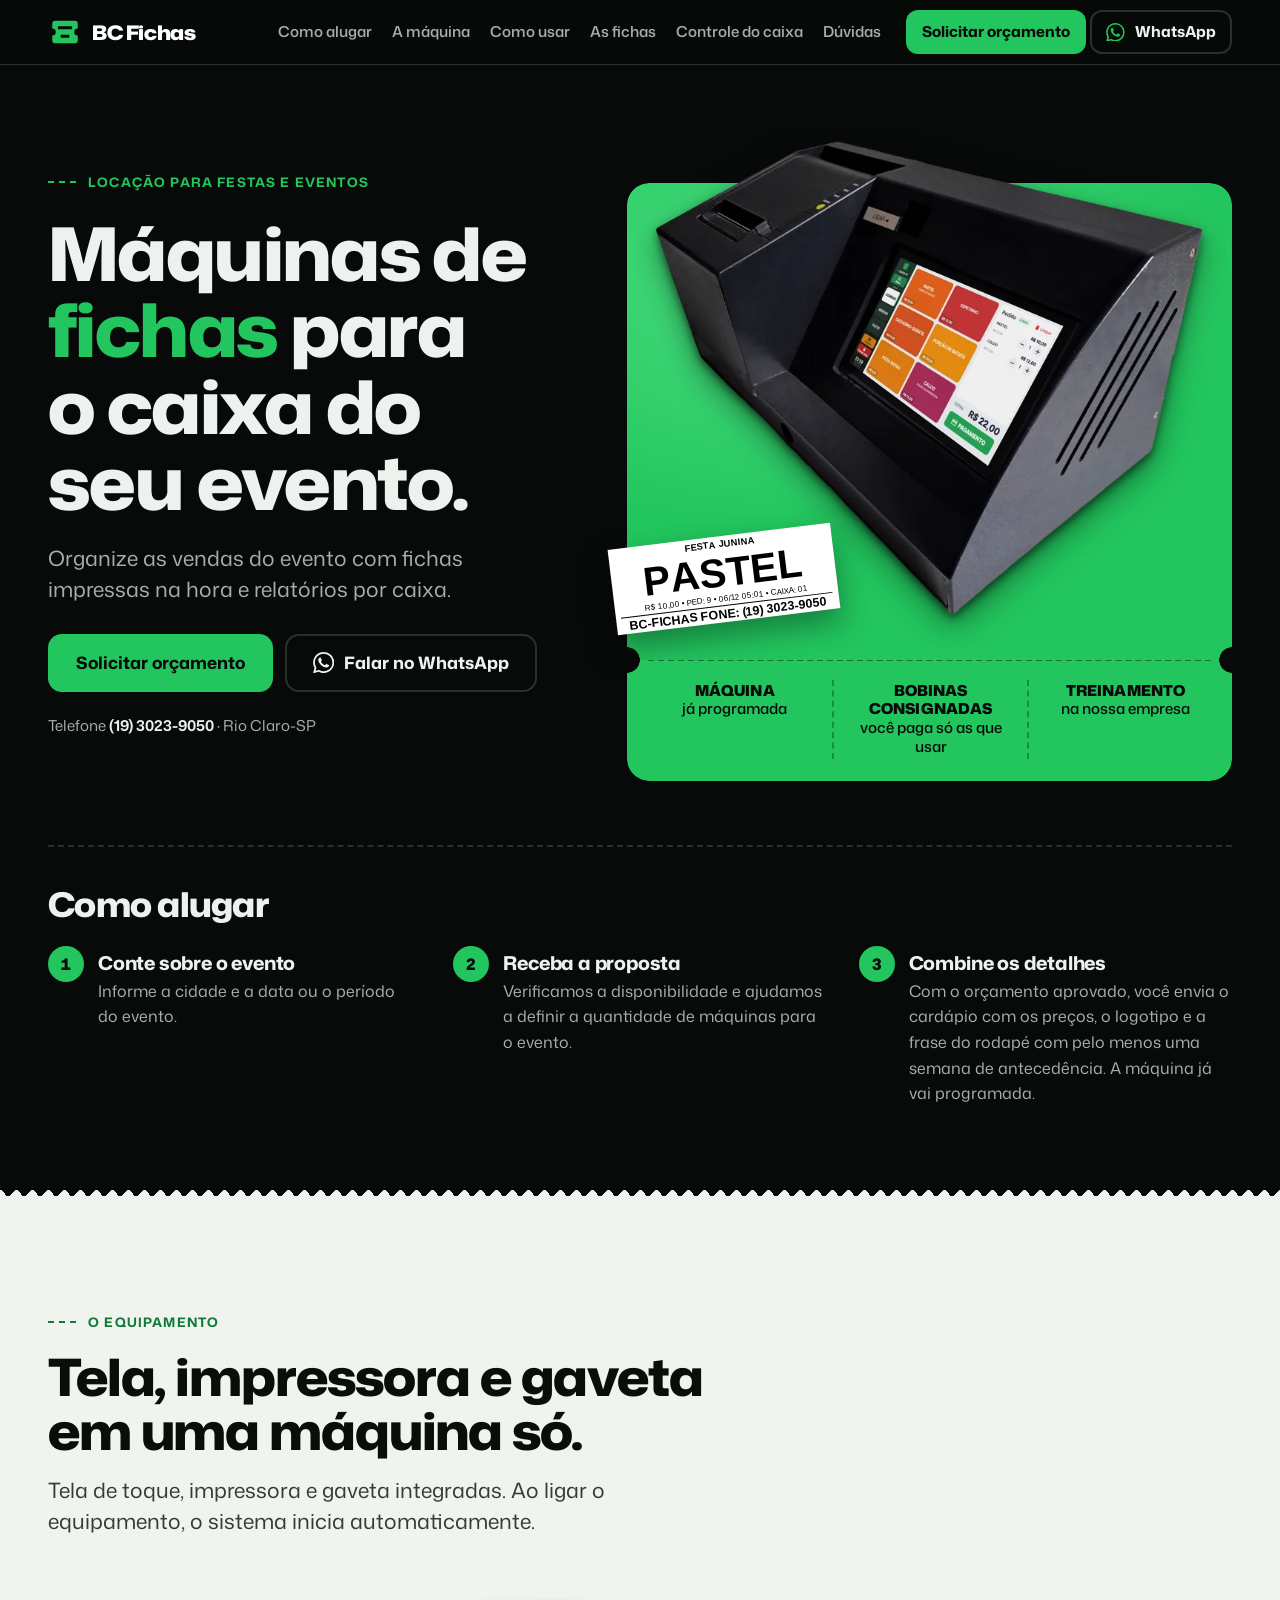
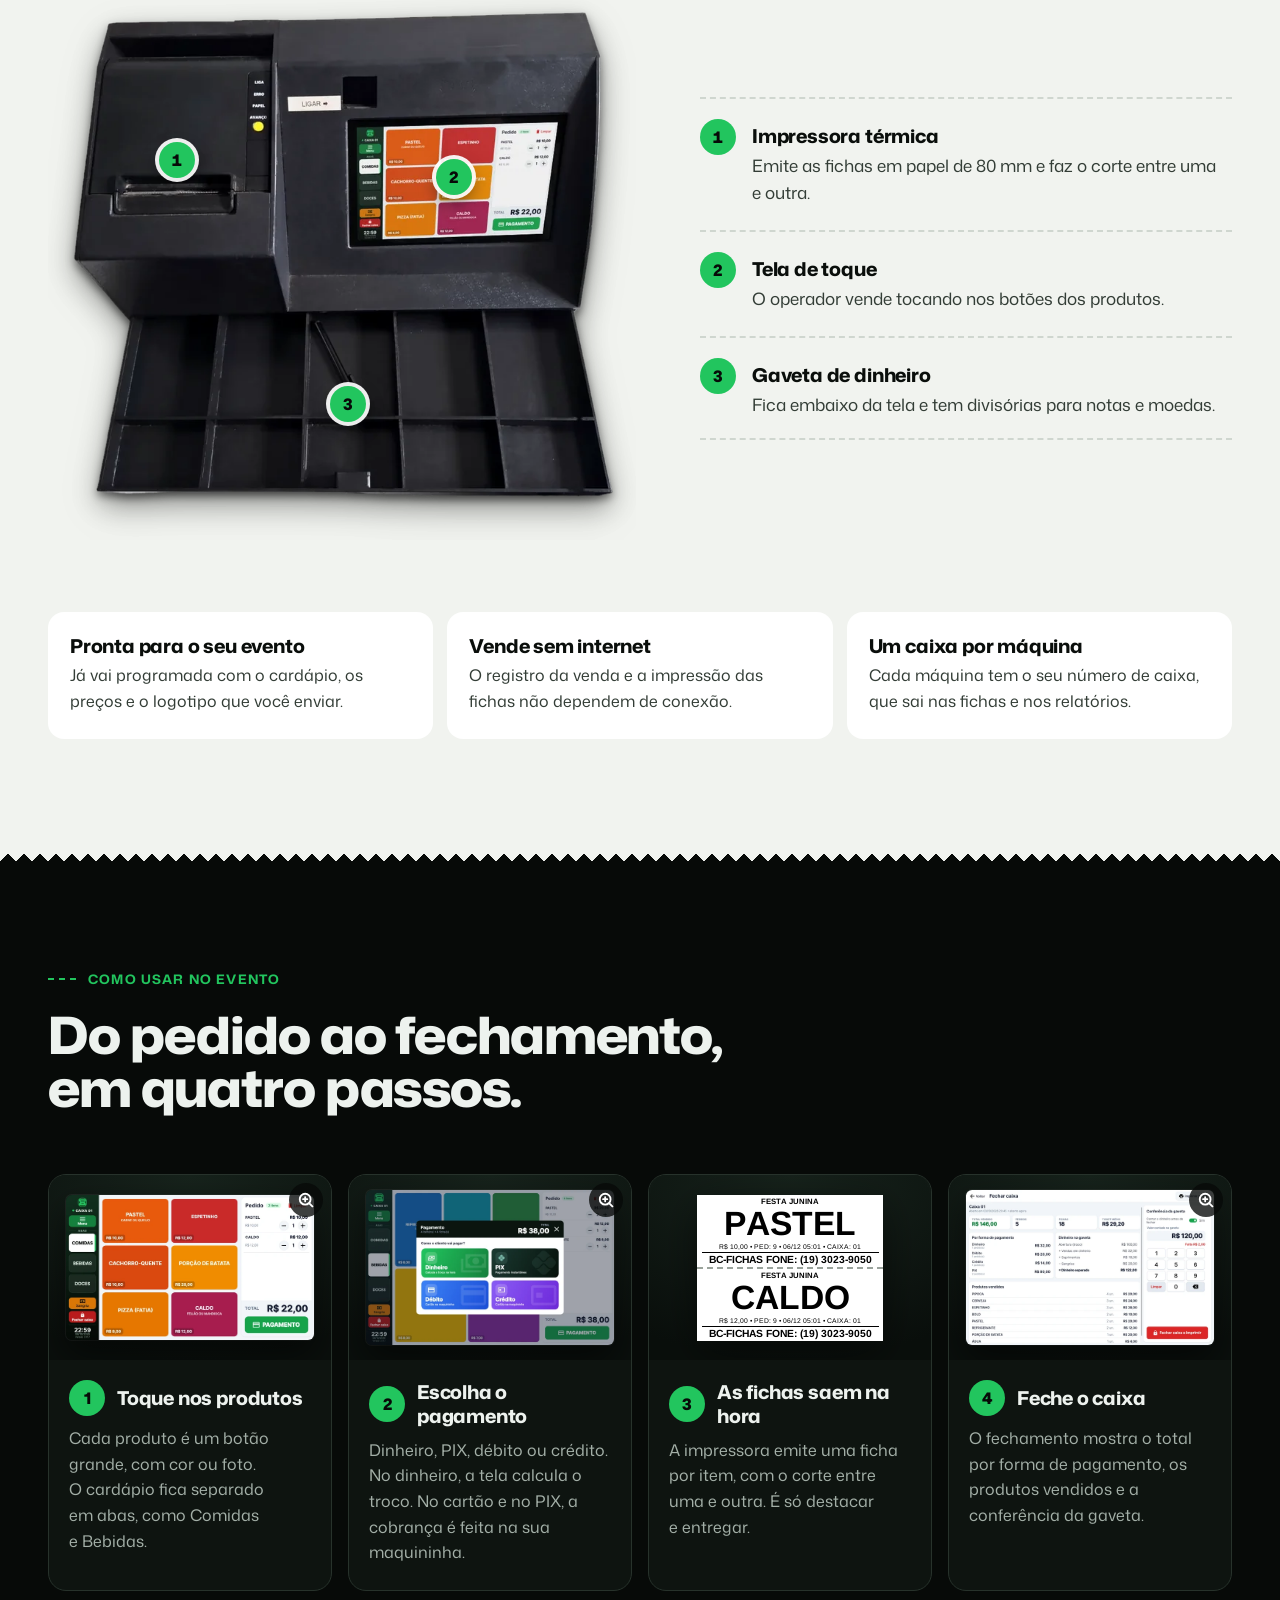
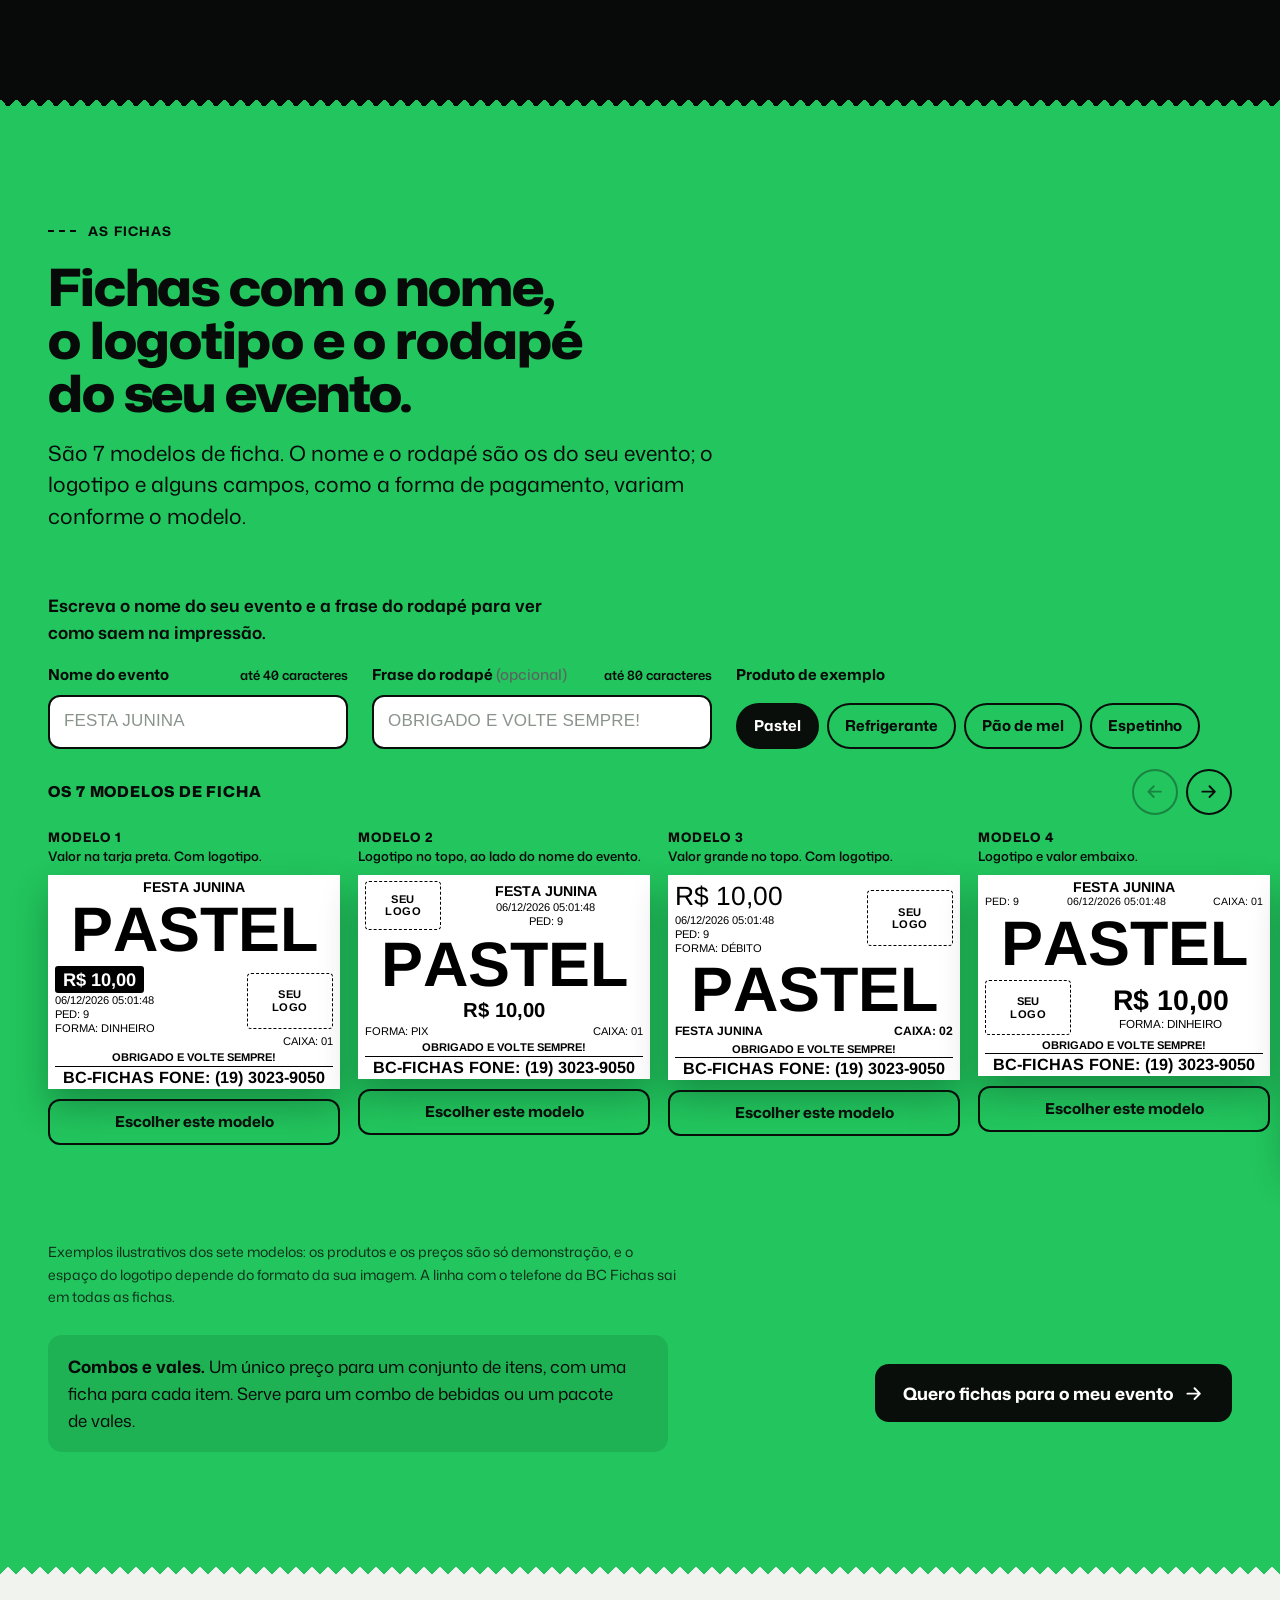
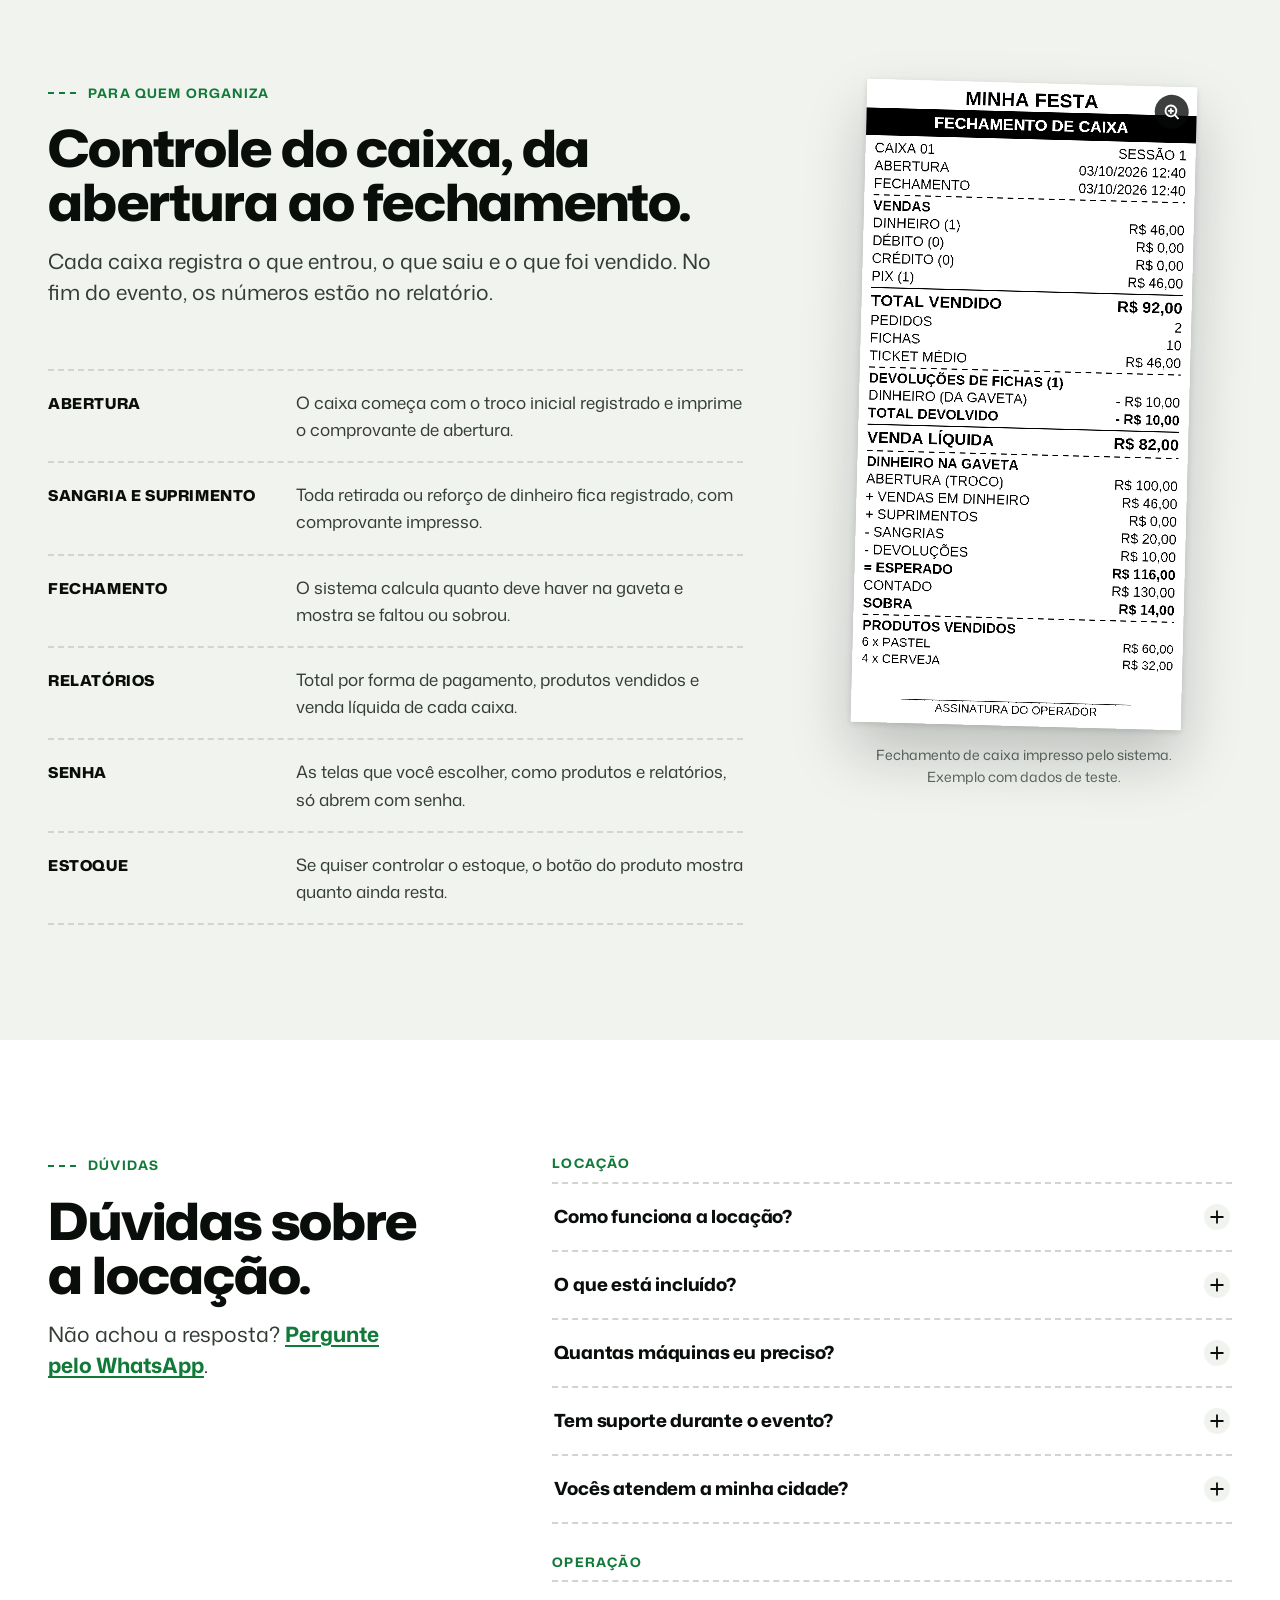
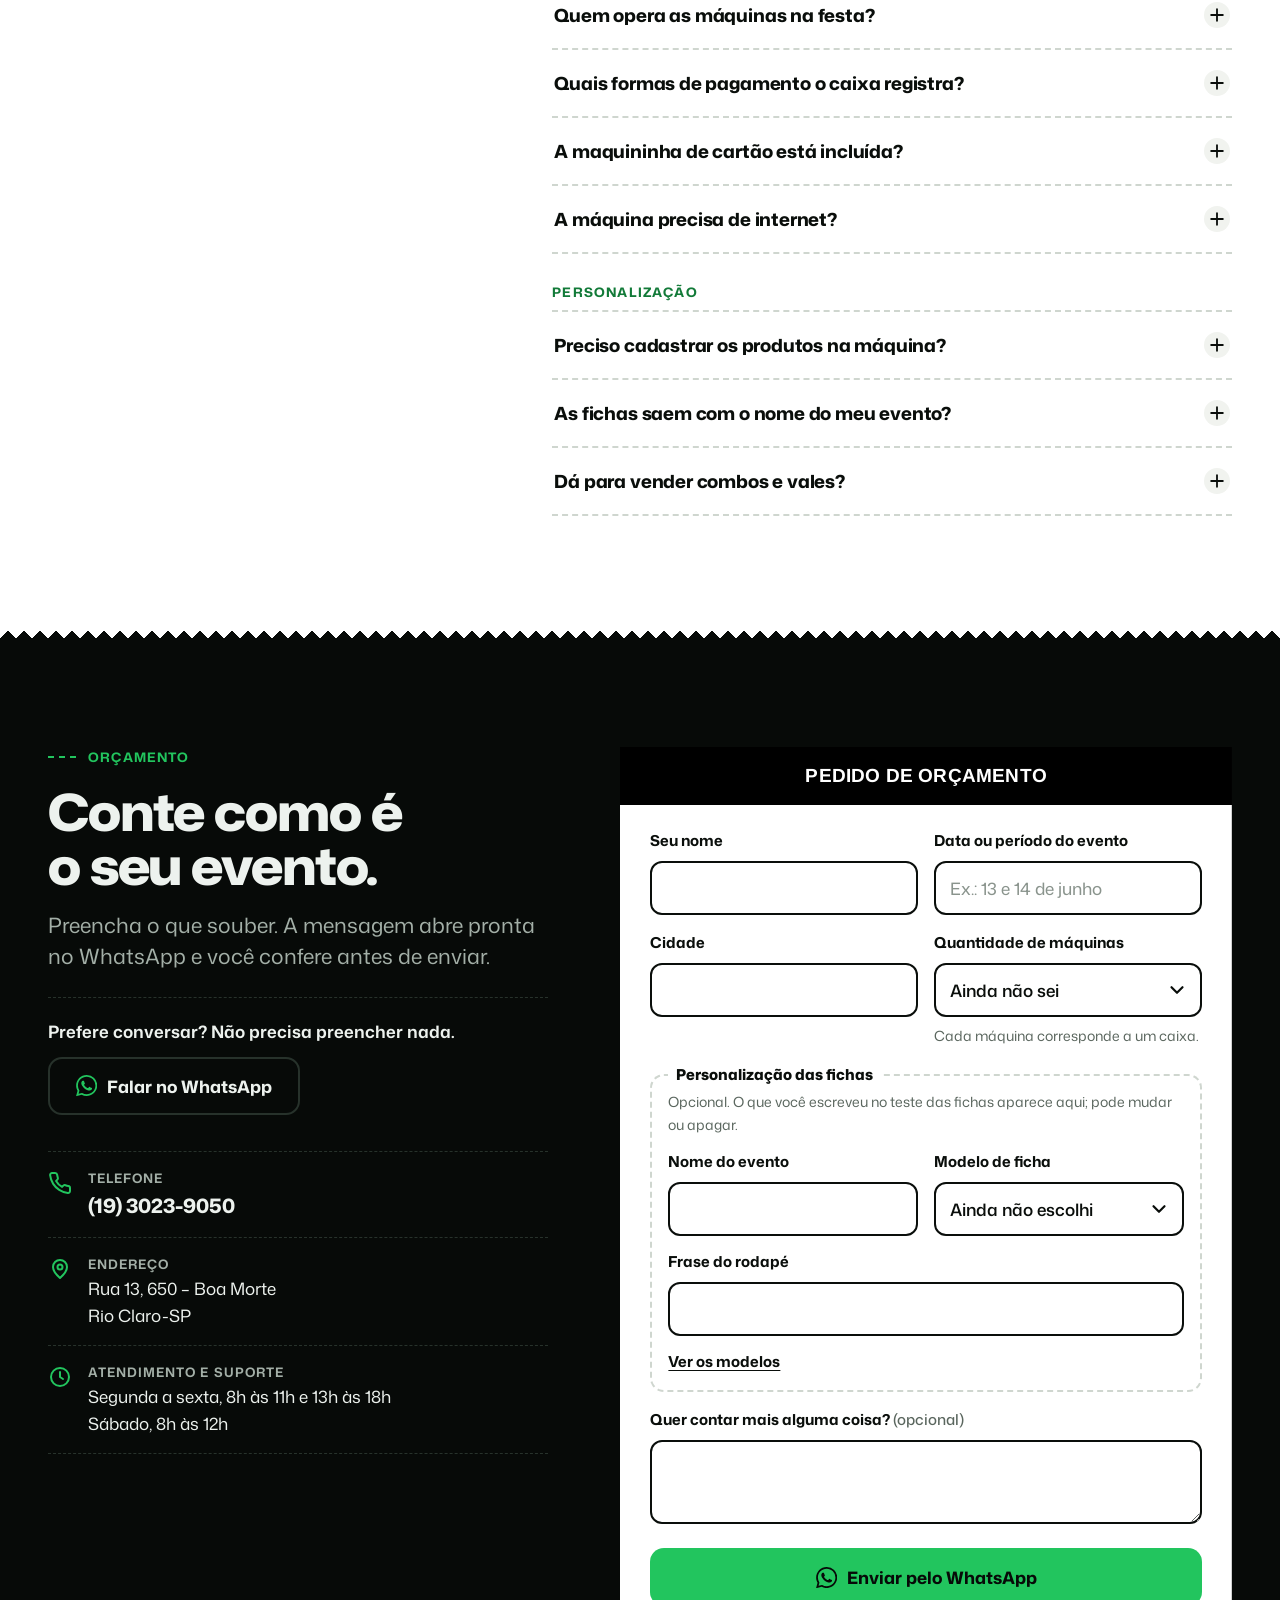
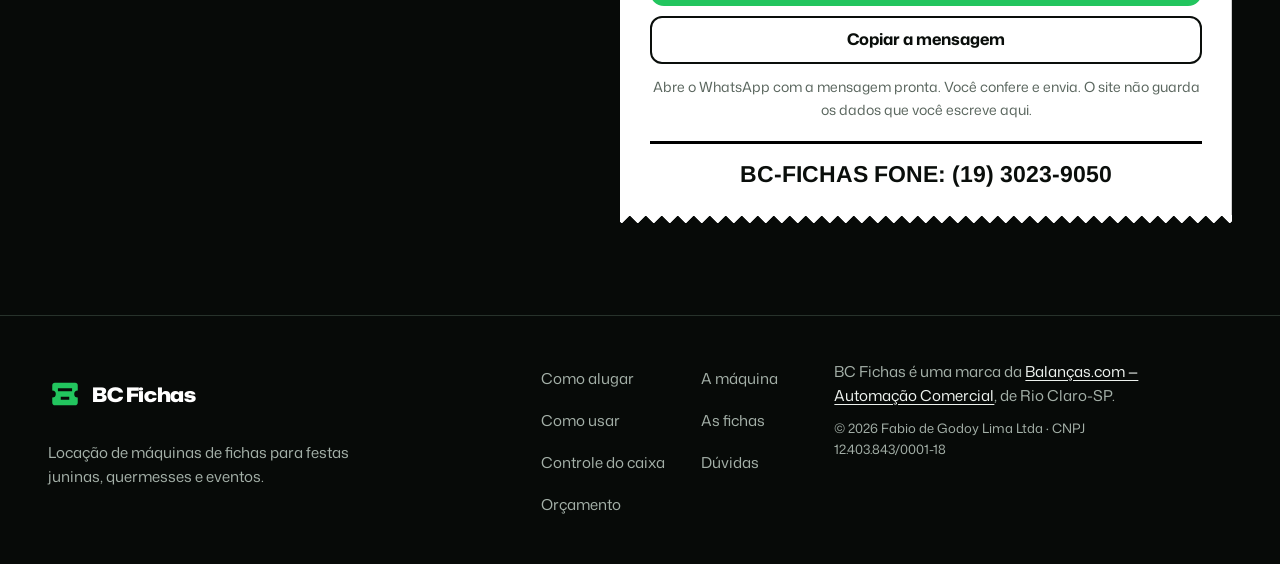
==== commit 9aff45db: "Tira de fichas do passo 3: duas fichas iguais, retas e com linhas nítidas A pedido do responsável (2" ====
--- a/site/index.html
+++ b/site/index.html
@@ -32,7 +32,7 @@
 <link rel="preload" as="image" type="image/webp" fetchpriority="high"
       imagesrcset="img/maquina/maquina-frente-520.webp?v=2 520w, img/maquina/maquina-frente-800.webp?v=2 800w, img/maquina/maquina-frente-1200.webp?v=2 1200w"
       imagesizes="(min-width: 1000px) 50vw, 92vw">
-<link rel="stylesheet" href="css/site.css?v=8">
+<link rel="stylesheet" href="css/site.css?v=9">
 <noscript><style>:root { --f-ficha: "Ficha", Arial, "Liberation Sans", "Helvetica Neue", Helvetica, sans-serif; }</style></noscript>
 
 <script type="application/ld+json">
@@ -391,14 +391,8 @@
             </div></div>
             <div class="ficha"><div class="ficha__c">
               <p class="f-evento" style="--t:24">FESTA JUNINA</p>
-              <p class="f-produto" data-max="104" style="--t:104"><span class="f-l">PASTEL</span></p>
-              <p class="f-resumo">R$ 10,00  •  PED: 9  •  <span data-agora="curta">02/10 18:49</span>  •  CAIXA: 01</p>
-              <p class="f-rodape">BC-FICHAS FONE: (19) 3023-9050</p>
-            </div></div>
-            <div class="ficha"><div class="ficha__c">
-              <p class="f-evento" style="--t:24">FESTA JUNINA</p>
-              <p class="f-produto" data-max="104" style="--t:69"><span class="f-l">REFRIGERANTE</span></p>
-              <p class="f-resumo">R$ 6,00  •  PED: 9  •  <span data-agora="curta">02/10 18:49</span>  •  CAIXA: 01</p>
+              <p class="f-produto" data-max="104" style="--t:104"><span class="f-l">CALDO</span></p>
+              <p class="f-resumo">R$ 12,00  •  PED: 9  •  <span data-agora="curta">02/10 18:49</span>  •  CAIXA: 01</p>
               <p class="f-rodape">BC-FICHAS FONE: (19) 3023-9050</p>
             </div></div>
           </div>
--- a/site/css/site.css
+++ b/site/css/site.css
@@ -402,8 +402,8 @@
 }
 .passo__img--tela img { width: 88%; border-radius: 6px; box-shadow: 0 14px 34px rgba(0, 0, 0, 0.55), 0 0 0 1px rgba(255, 255, 255, 0.06); transition: scale .3s ease; }
 a.passo__img:hover img { scale: 1.03; }
-/* a tira de fichas aparece inteira dentro do quadro, sem corte */
-.tira { width: 47%; rotate: -2.5deg; filter: drop-shadow(0 12px 22px rgba(0, 0, 0, 0.5)); }
+/* a tira de fichas aparece inteira e reta dentro do quadro: duas fichas do mesmo modelo, com o mesmo tamanho de letra */
+.tira { width: 66%; filter: drop-shadow(0 12px 22px rgba(0, 0, 0, 0.5)); }
 .tira .ficha + .ficha { border-top: 2px dashed #9aa39c; }
 .passo__texto {
   display: grid; grid-template-columns: auto minmax(0, 1fr); gap: 10px 12px; align-items: center; align-content: start;
@@ -449,7 +449,7 @@
 .f-produto { font-weight: 700; font-size: calc(var(--t, 124) * var(--u)); line-height: 1.09; text-align: center; }
 .f-recado { margin-top: calc(6 * var(--u)); font-weight: 700; font-size: calc(22 * var(--u)); text-align: center; }
 .f-rodape {
-  margin-top: calc(4 * var(--u)); padding-top: calc(2 * var(--u)); border-top: calc(2 * var(--u)) solid #000;
+  margin-top: calc(4 * var(--u)); padding-top: calc(2 * var(--u)); border-top: max(1px, calc(2 * var(--u))) solid #000;
   font-weight: 700; font-size: calc(32 * var(--u)); text-align: center;
 }
 .f-trio, .f-par { display: flex; justify-content: space-between; gap: calc(12 * var(--u)); font-size: calc(22 * var(--u)); line-height: 1.3; }
@@ -484,7 +484,7 @@
   margin: calc(-8 * var(--u)) calc(-14 * var(--u)) calc(8 * var(--u)); padding: calc(8 * var(--u)) calc(14 * var(--u));
   background: #000; color: #fff; font-weight: 700; font-size: calc(30 * var(--u)); text-align: center;
 }
-.f-pontilhado { border: 0; border-top: calc(2 * var(--u)) dashed #000; margin: calc(5 * var(--u)) 0; }
+.f-pontilhado { border: 0; border-top: max(1px, calc(2 * var(--u))) dashed #000; margin: calc(5 * var(--u)) 0; }
 .f-dir { text-align: right; font-size: calc(22 * var(--u)); }
 .f-esp { height: calc(8 * var(--u)); }
 
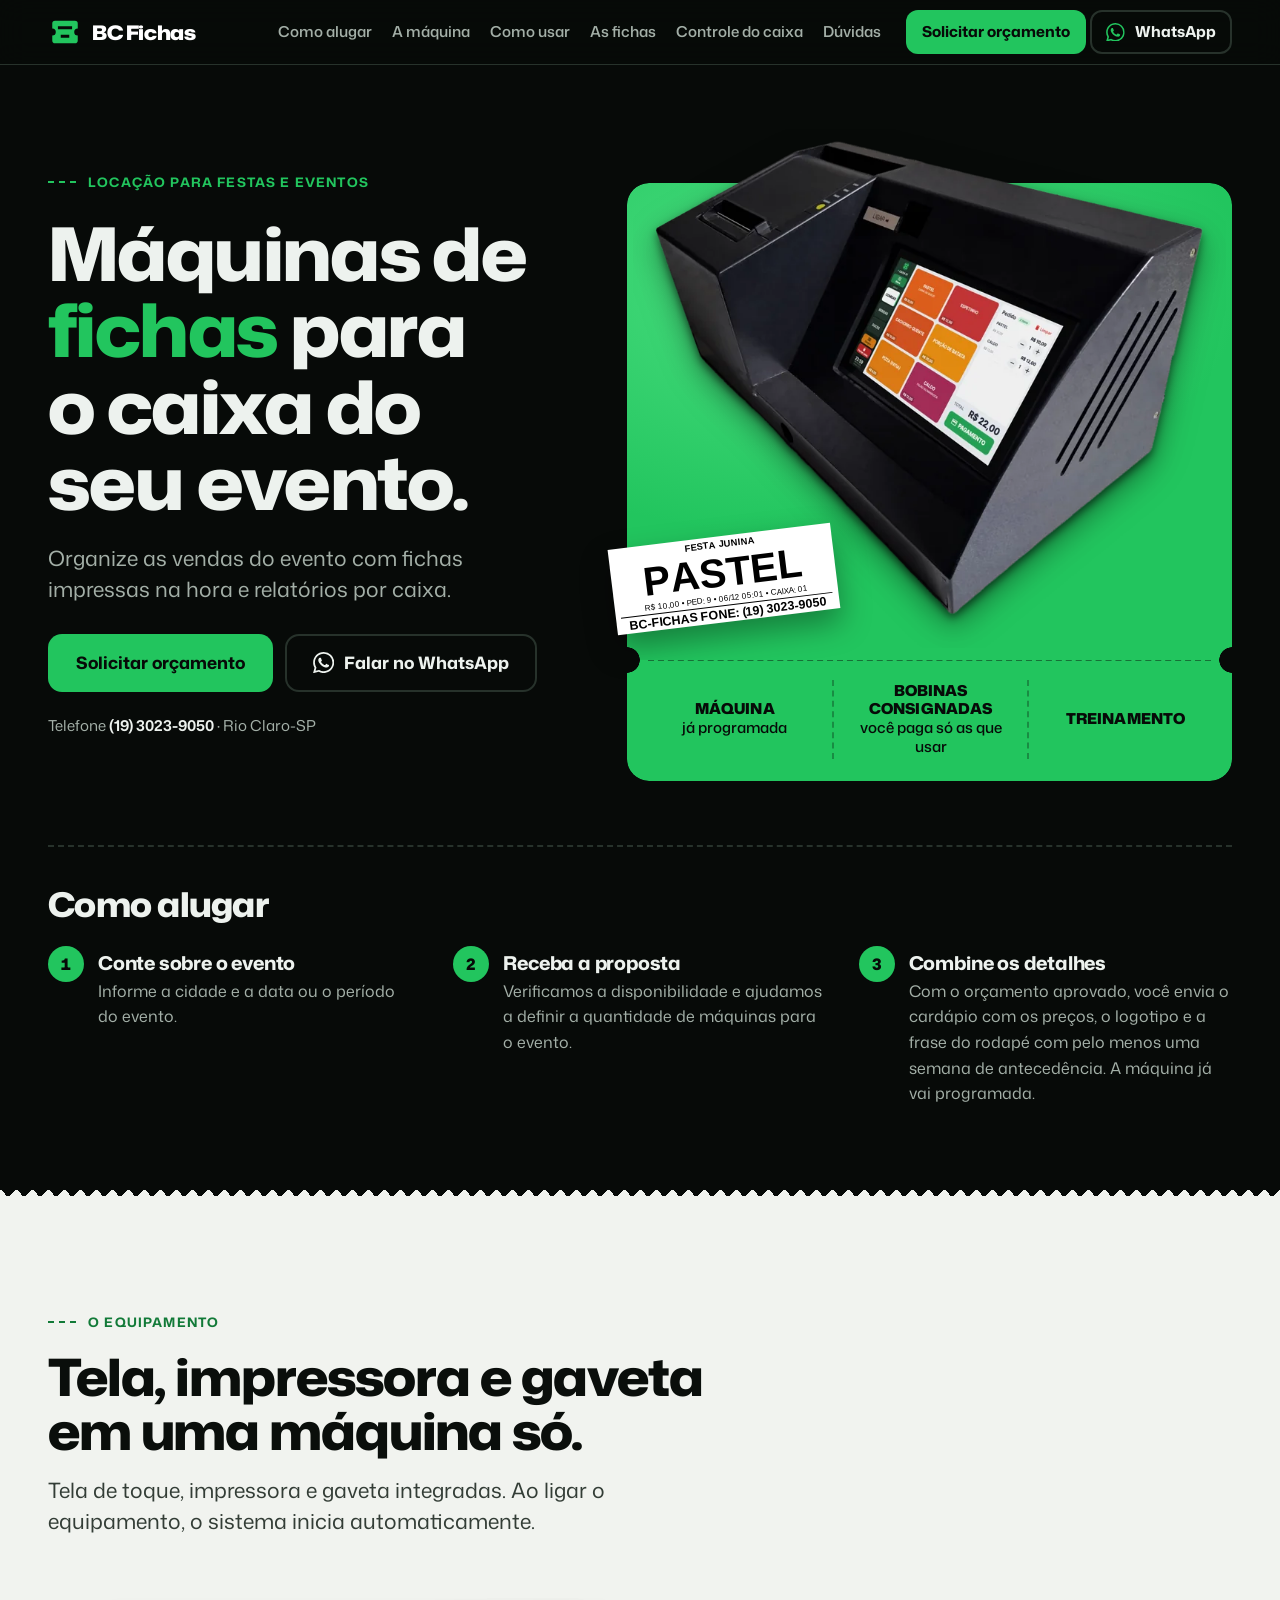
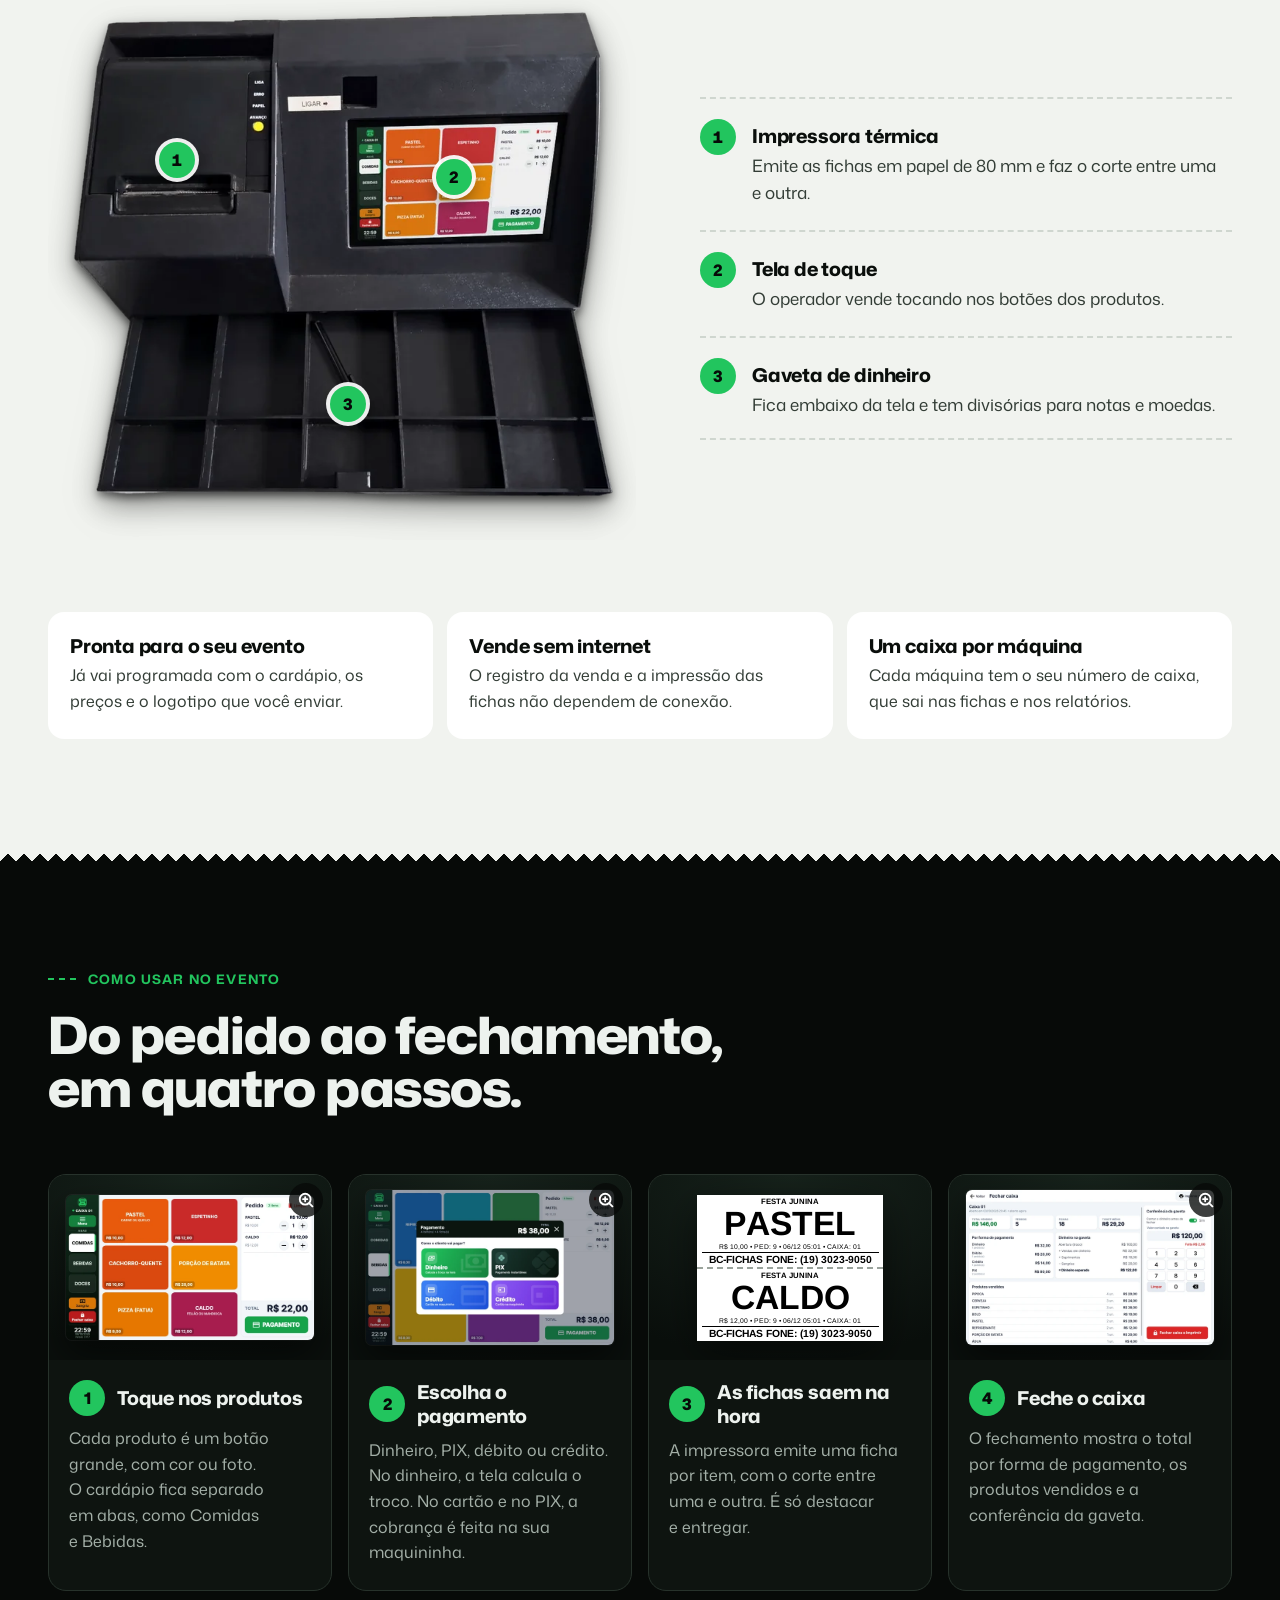
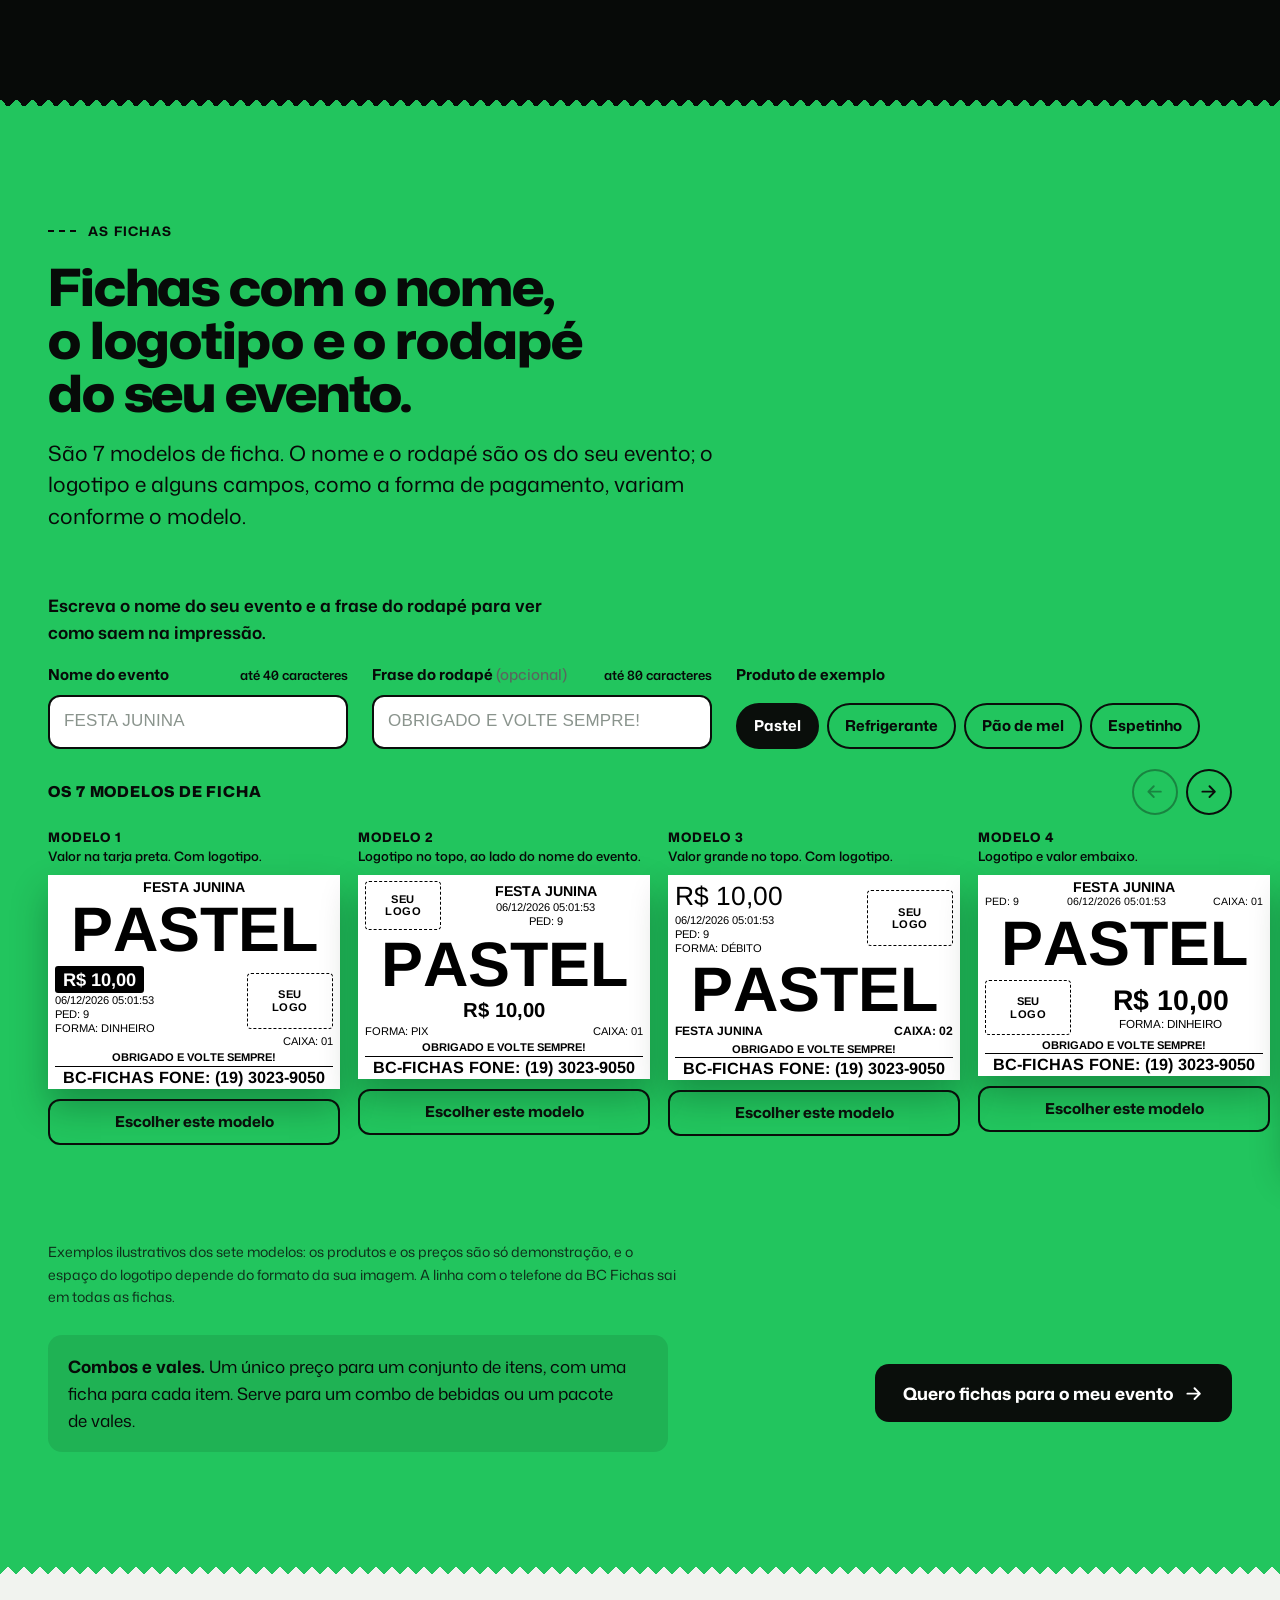
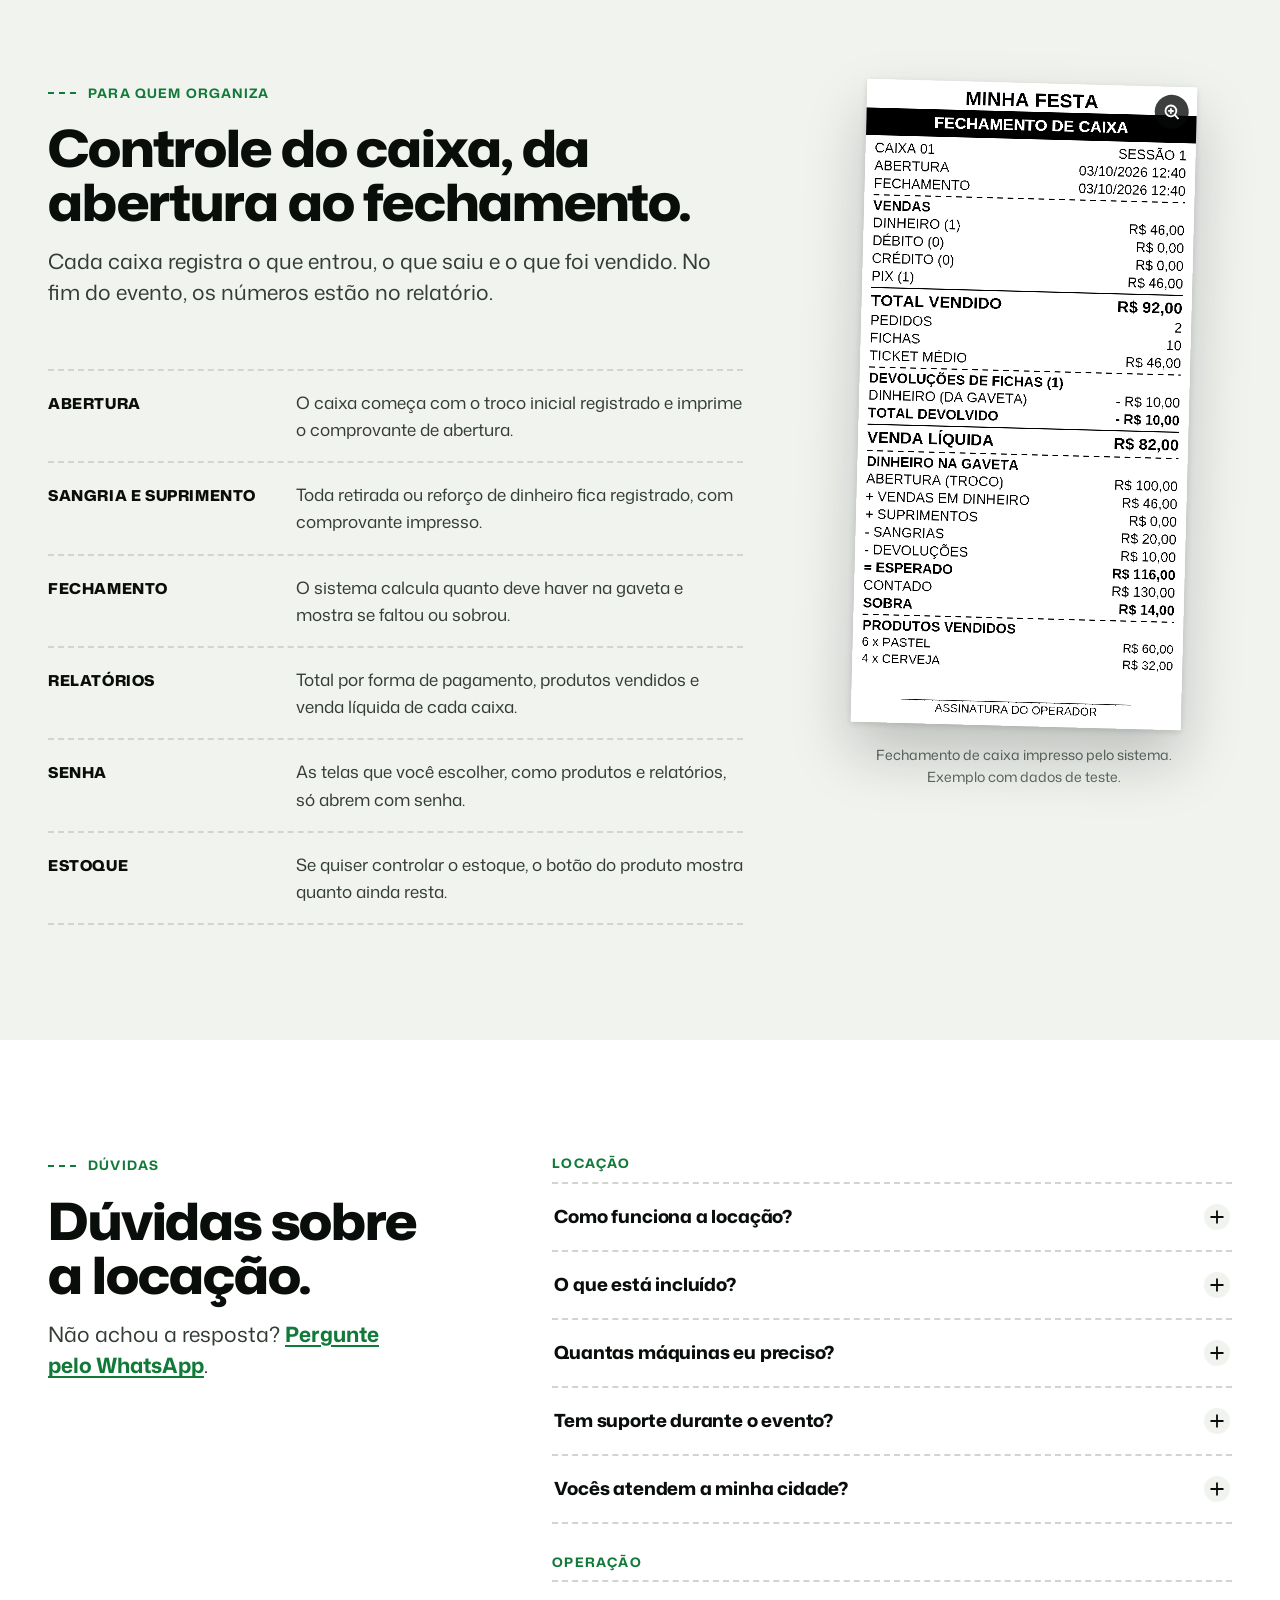
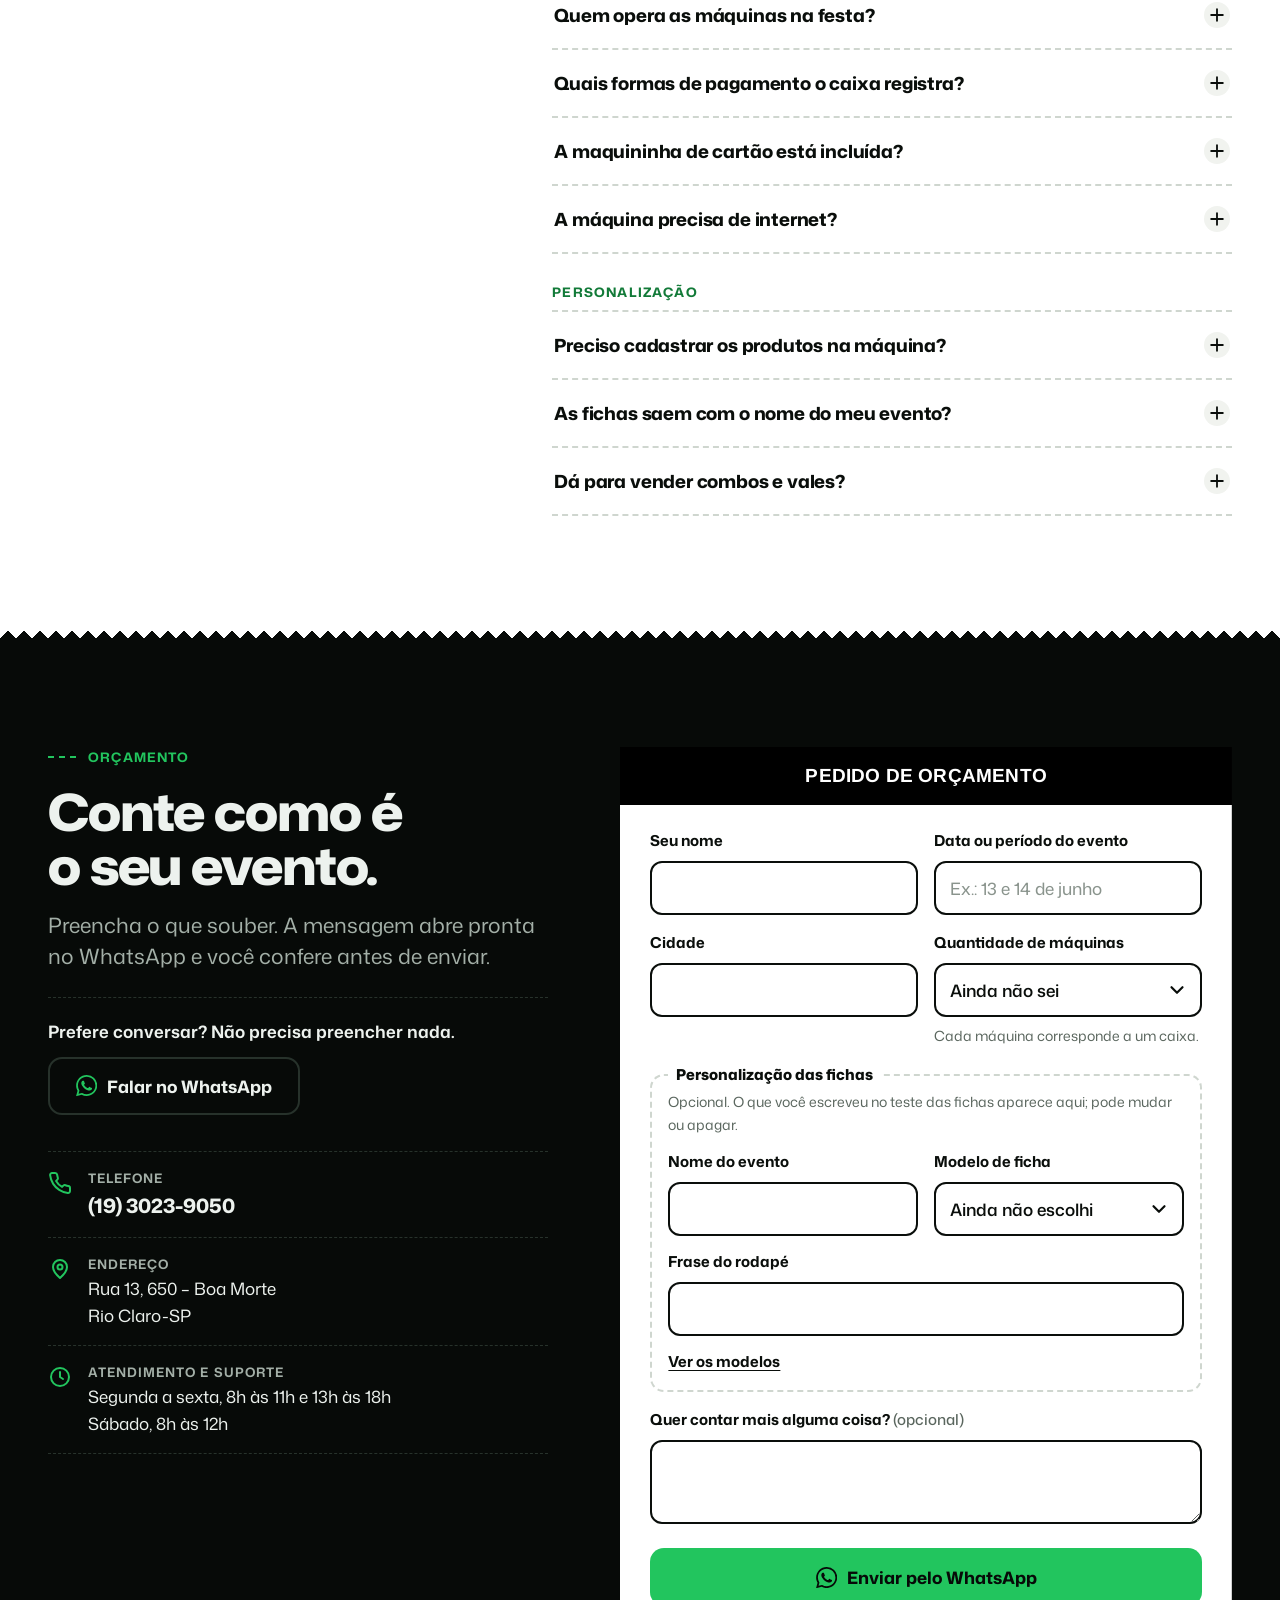
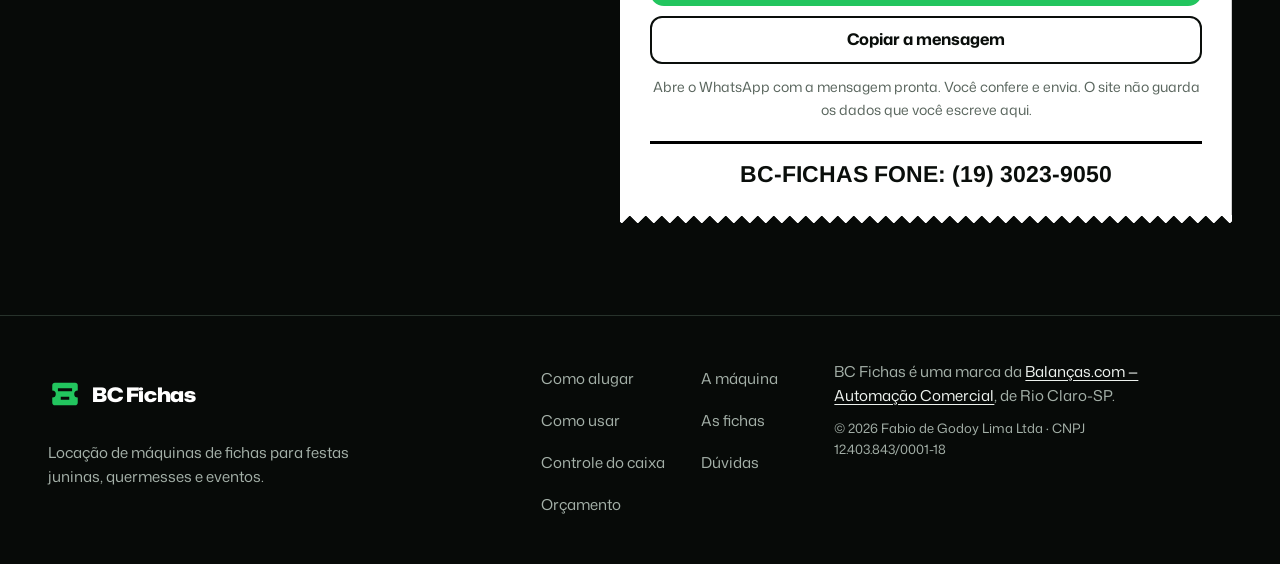
==== commit f92d5724: "Treinamento sem dizer onde é dado A pedido do responsável (23/11/2026): o site só deixa claro que há" ====
--- a/site/index.html
+++ b/site/index.html
@@ -32,7 +32,7 @@
 <link rel="preload" as="image" type="image/webp" fetchpriority="high"
       imagesrcset="img/maquina/maquina-frente-520.webp?v=2 520w, img/maquina/maquina-frente-800.webp?v=2 800w, img/maquina/maquina-frente-1200.webp?v=2 1200w"
       imagesizes="(min-width: 1000px) 50vw, 92vw">
-<link rel="stylesheet" href="css/site.css?v=9">
+<link rel="stylesheet" href="css/site.css?v=10">
 <noscript><style>:root { --f-ficha: "Ficha", Arial, "Liberation Sans", "Helvetica Neue", Helvetica, sans-serif; }</style></noscript>
 
 <script type="application/ld+json">
@@ -72,7 +72,7 @@
       "alternateName": "Aluguel de máquinas de fichas para festas e eventos",
       "serviceType": "Locação de máquinas de fichas",
       "category": "Locação de equipamentos para eventos",
-      "description": "Locação de máquinas de fichas para festas juninas, quermesses e eventos. A máquina vai programada com os produtos, os preços e o logotipo do evento. O treinamento é dado na empresa e as bobinas são consignadas.",
+      "description": "Locação de máquinas de fichas para festas juninas, quermesses e eventos. A máquina vai programada com os produtos, os preços e o logotipo do evento. O treinamento está incluído e as bobinas são consignadas.",
       "url": "https://bcfichas.balancass.com/",
       "image": "https://bcfichas.balancass.com/img/compartilhar.jpg?v=2",
       "brand": { "@type": "Brand", "name": "BC Fichas" },
@@ -114,7 +114,7 @@
         {
           "@type": "Question",
           "name": "O que está incluído?",
-          "acceptedAnswer": { "@type": "Answer", "text": "O manual e o treinamento, que é dado na nossa empresa, em Rio Claro-SP. As bobinas de papel são consignadas: você só paga as que usar." }
+          "acceptedAnswer": { "@type": "Answer", "text": "O manual e o treinamento para operar a máquina. As bobinas de papel são consignadas: você só paga as que usar." }
         },
         {
           "@type": "Question",
@@ -241,7 +241,7 @@
         <ul class="bilhete__canhoto" role="list">
           <li><b>Máquina</b> já programada</li>
           <li><b>Bobinas consignadas</b> você paga só as que usar</li>
-          <li><b>Treinamento</b> na nossa empresa</li>
+          <li><b>Treinamento</b></li>
         </ul>
       </div>
     </div>
@@ -703,7 +703,7 @@
           </details>
           <details class="duvida">
             <summary><h4>O que está incluído?</h4><svg class="i" aria-hidden="true"><use href="#i-mais"/></svg></summary>
-            <p>O manual e o treinamento, que é dado na nossa empresa, em Rio Claro-SP. As bobinas de papel são consignadas: você só paga as que usar.</p>
+            <p>O manual e o treinamento para operar a máquina. As bobinas de papel são consignadas: você só paga as que usar.</p>
           </details>
           <details class="duvida">
             <summary><h4>Quantas máquinas eu preciso?</h4><svg class="i" aria-hidden="true"><use href="#i-mais"/></svg></summary>
@@ -724,7 +724,7 @@
         <div class="duvidas__lista">
           <details class="duvida">
             <summary><h4>Quem opera as máquinas na festa?</h4><svg class="i" aria-hidden="true"><use href="#i-mais"/></svg></summary>
-            <p>A equipe de quem aluga. O treinamento para operar o caixa é dado na nossa empresa, em Rio Claro-SP.</p>
+            <p>A equipe de quem aluga. O treinamento para operar o caixa está incluído.</p>
           </details>
           <details class="duvida">
             <summary><h4>Quais formas de pagamento o caixa registra?</h4><svg class="i" aria-hidden="true"><use href="#i-mais"/></svg></summary>
--- a/site/css/site.css
+++ b/site/css/site.css
@@ -293,6 +293,8 @@
   font-size: clamp(0.75rem, 0.62rem + 0.5vw, 0.9375rem); line-height: 1.25; font-weight: 520;
 }
 .bilhete__canhoto li + li { border-left: 2px dashed rgba(7, 10, 8, 0.3); }
+/* item só com o título (sem a segunda linha) fica centralizado na altura dos outros */
+@media (min-width: 560px) { .bilhete__canhoto li { display: grid; align-content: center; } }
 .bilhete__canhoto b { display: block; font-weight: 850; font-stretch: 108%; text-transform: uppercase; letter-spacing: 0.01em; }
 @media (max-width: 559px) {
   .bilhete__canhoto { grid-template-columns: minmax(0, 1fr); padding: 14px 22px 12px; }
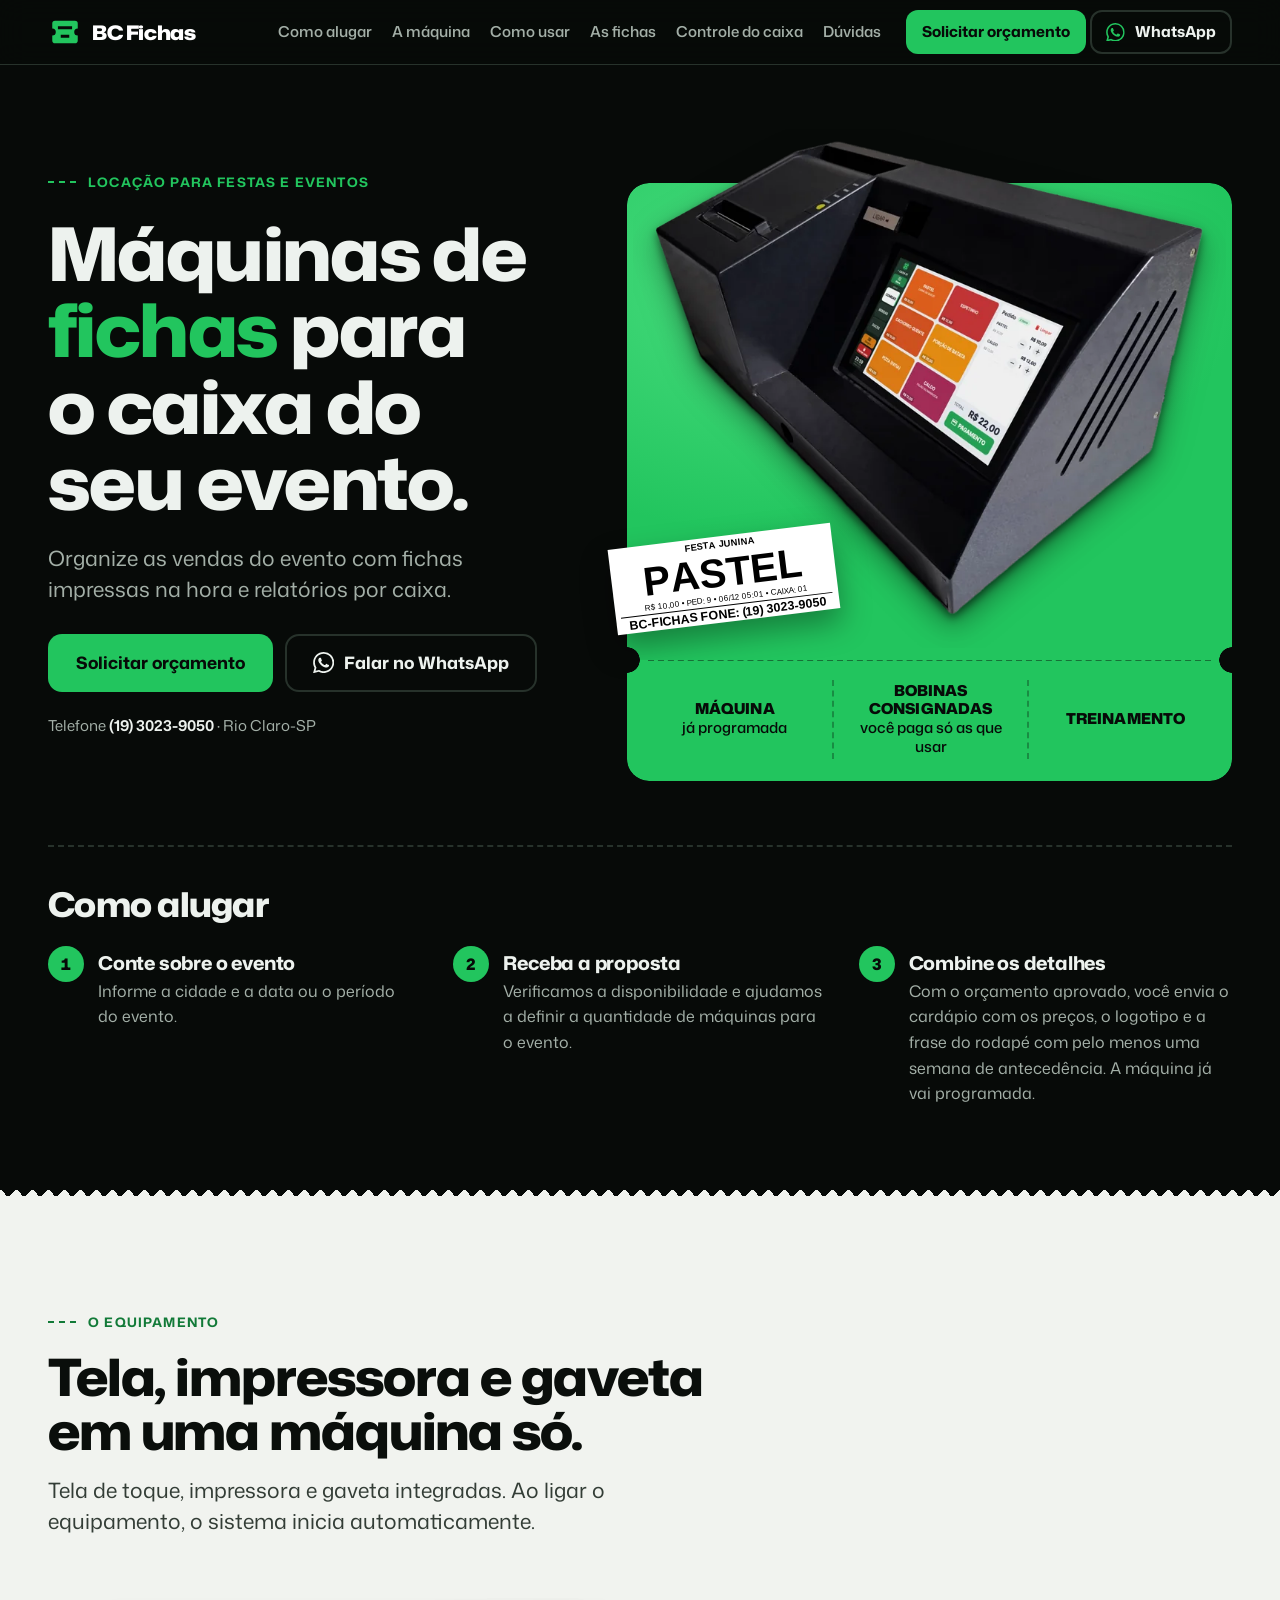
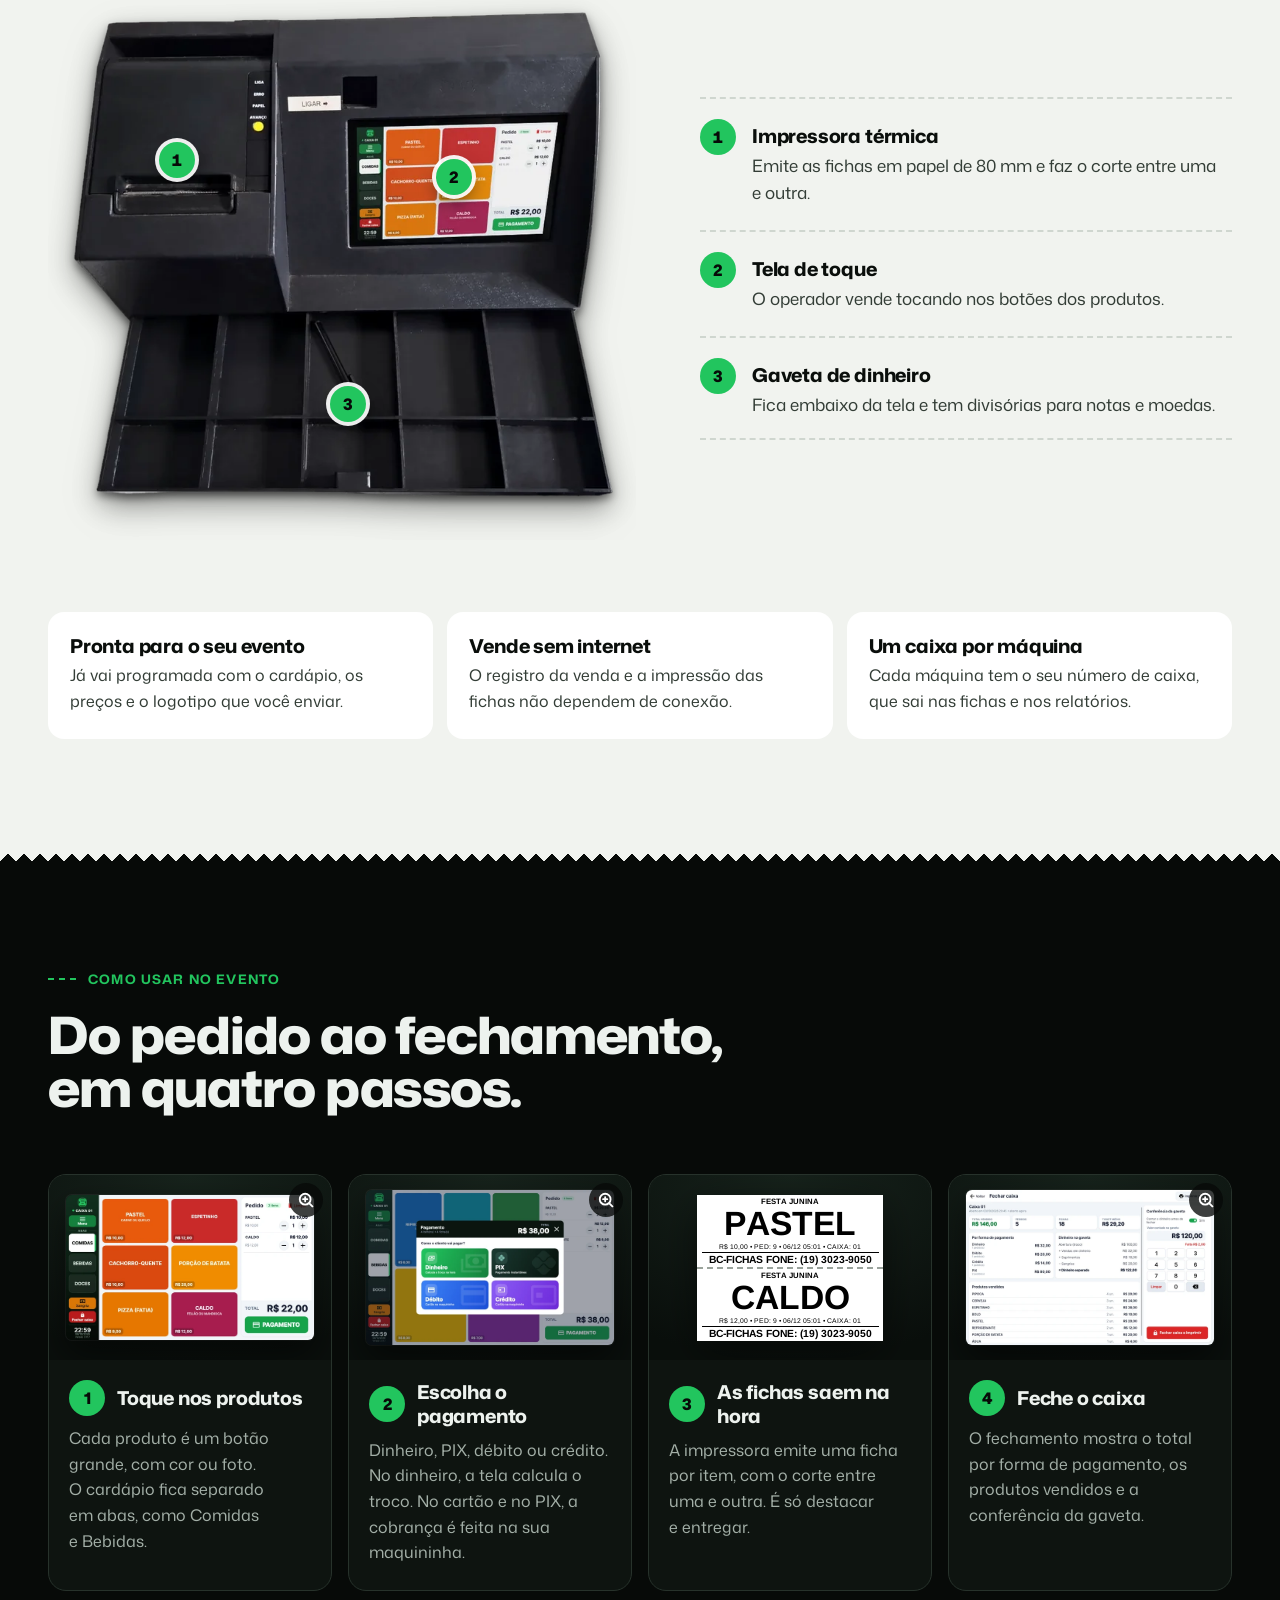
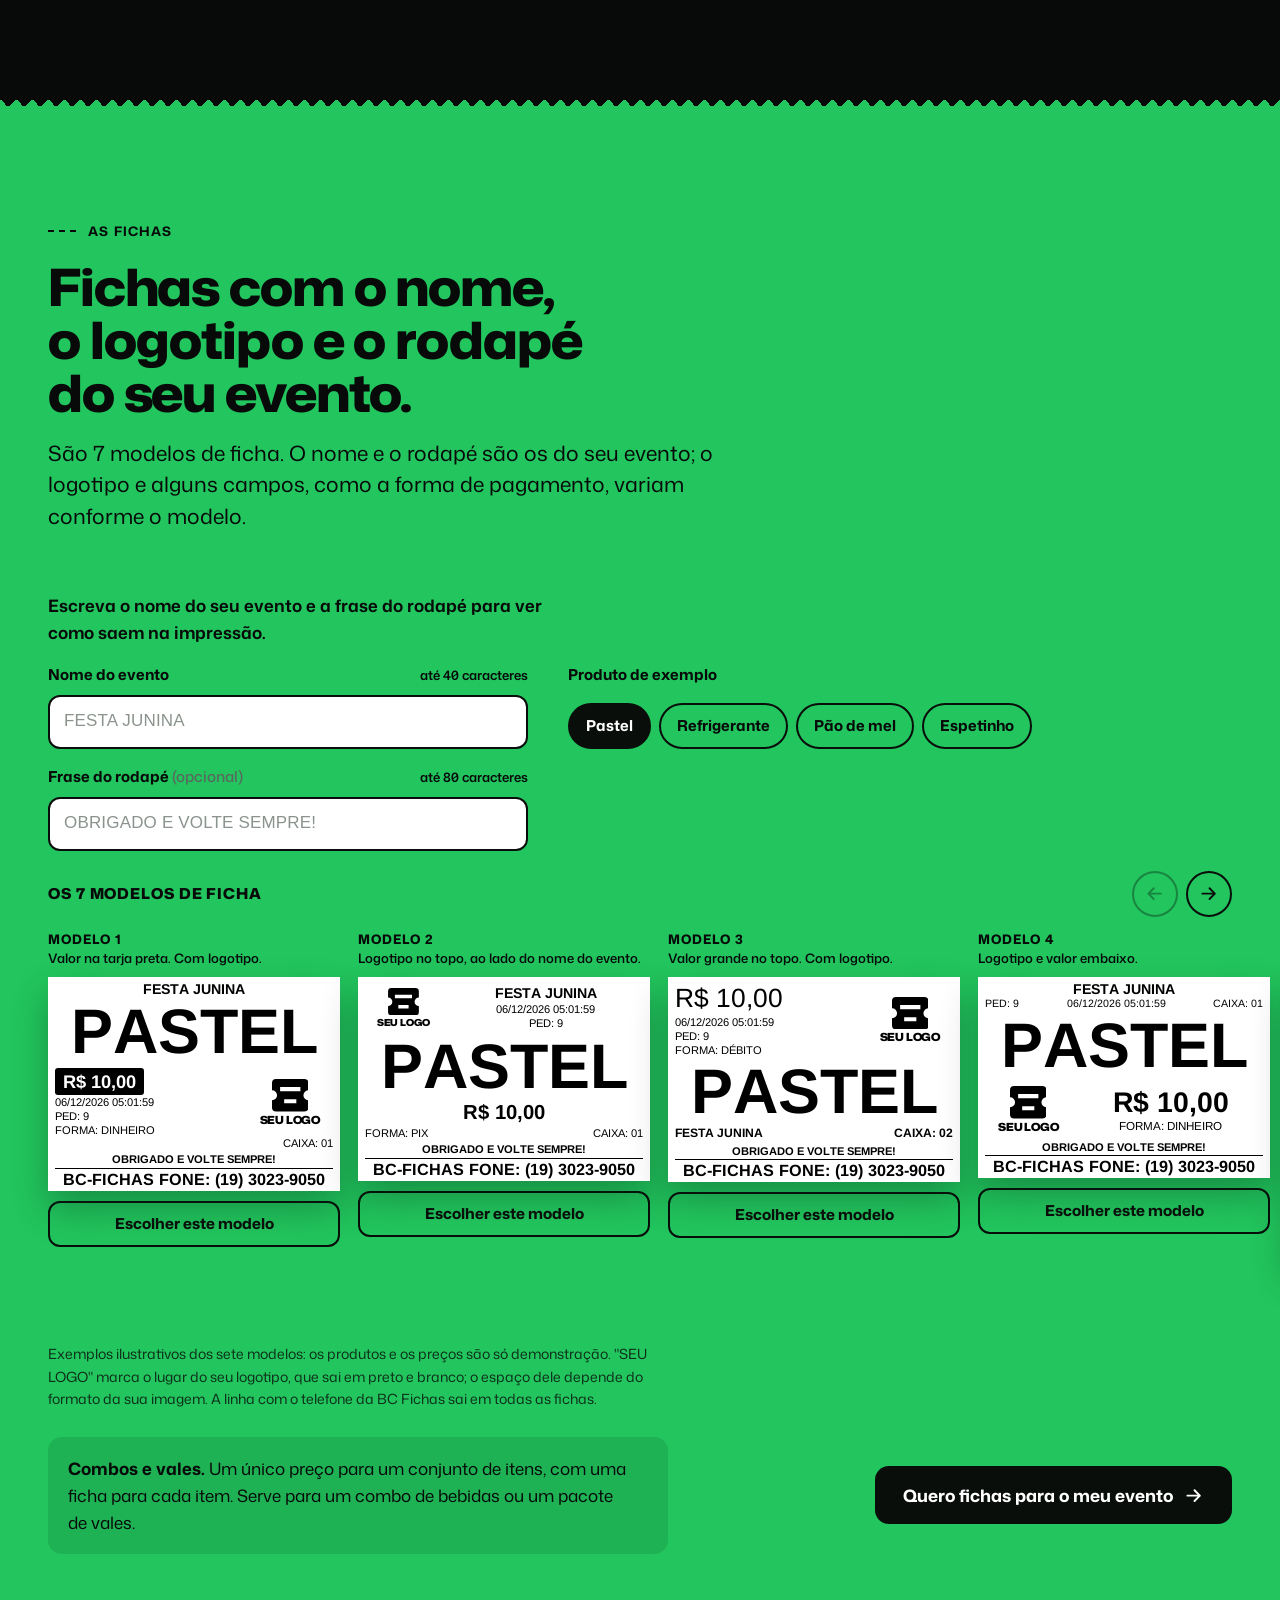
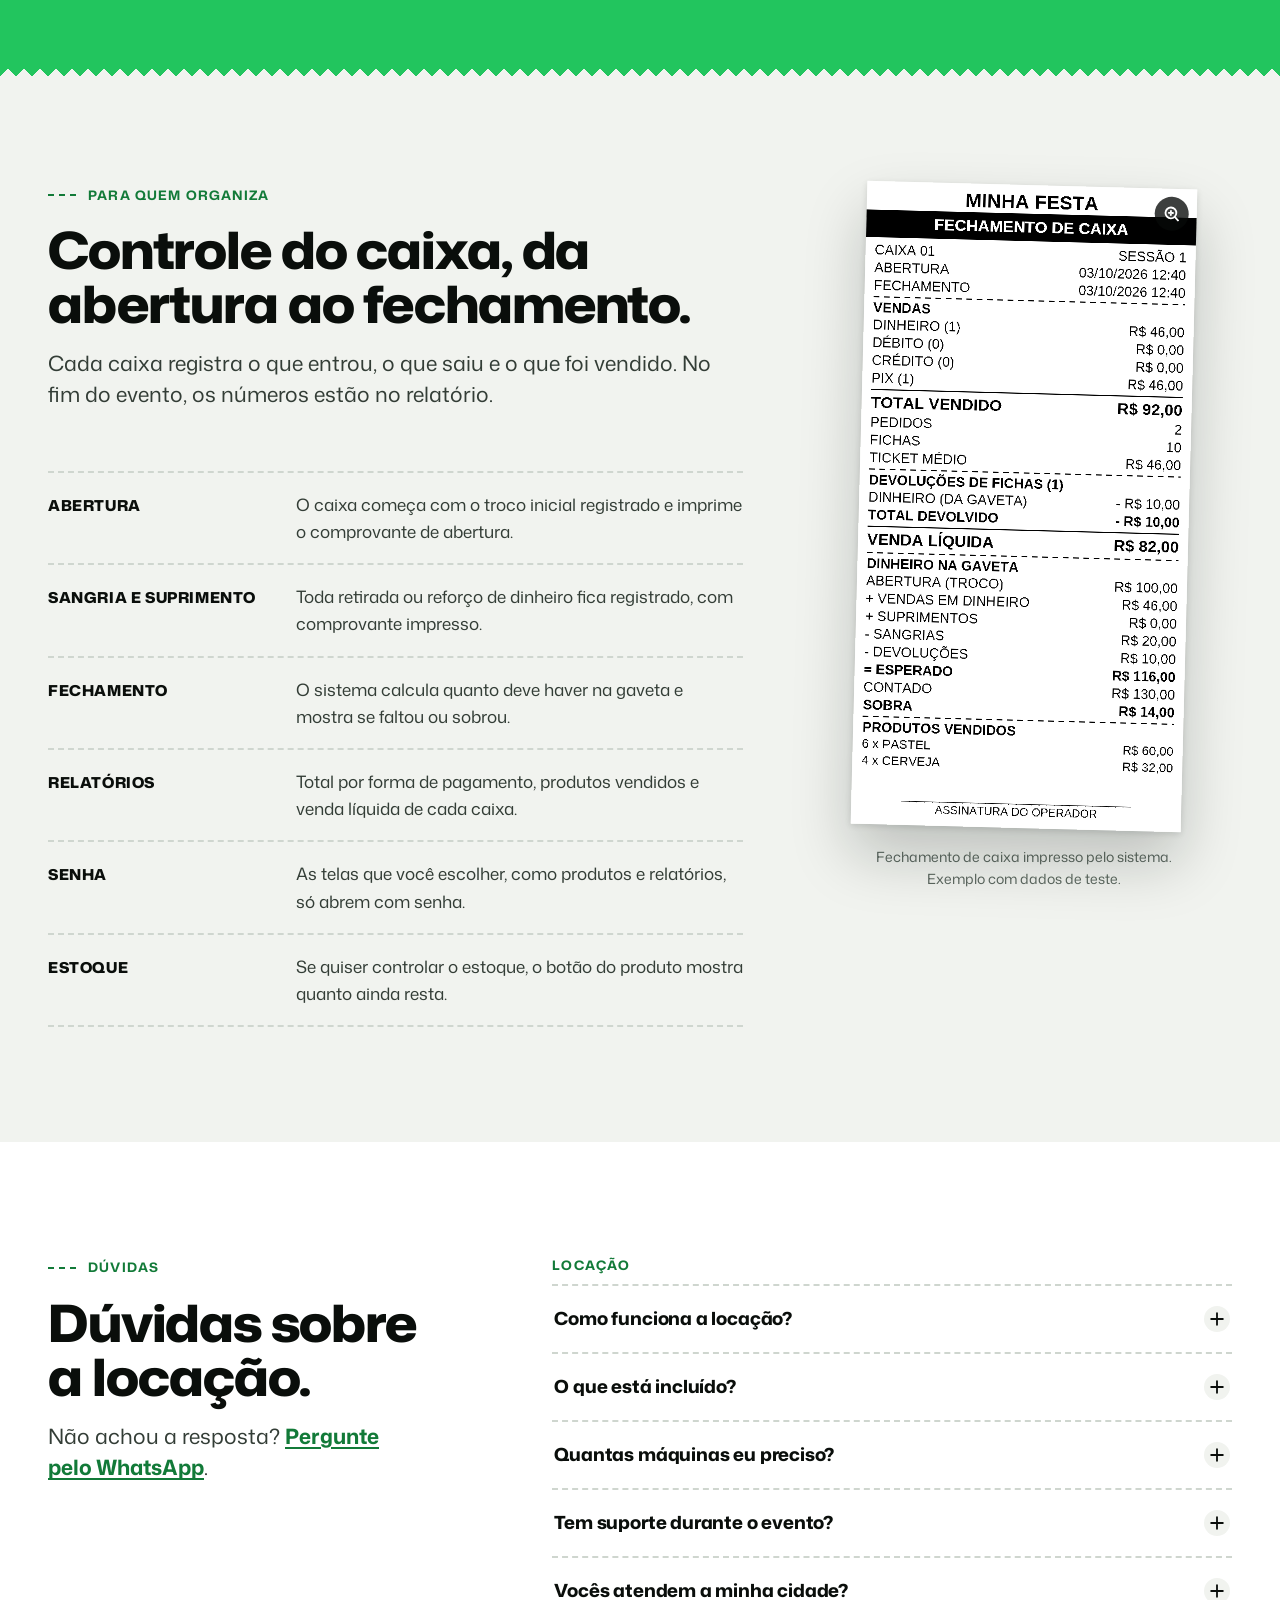
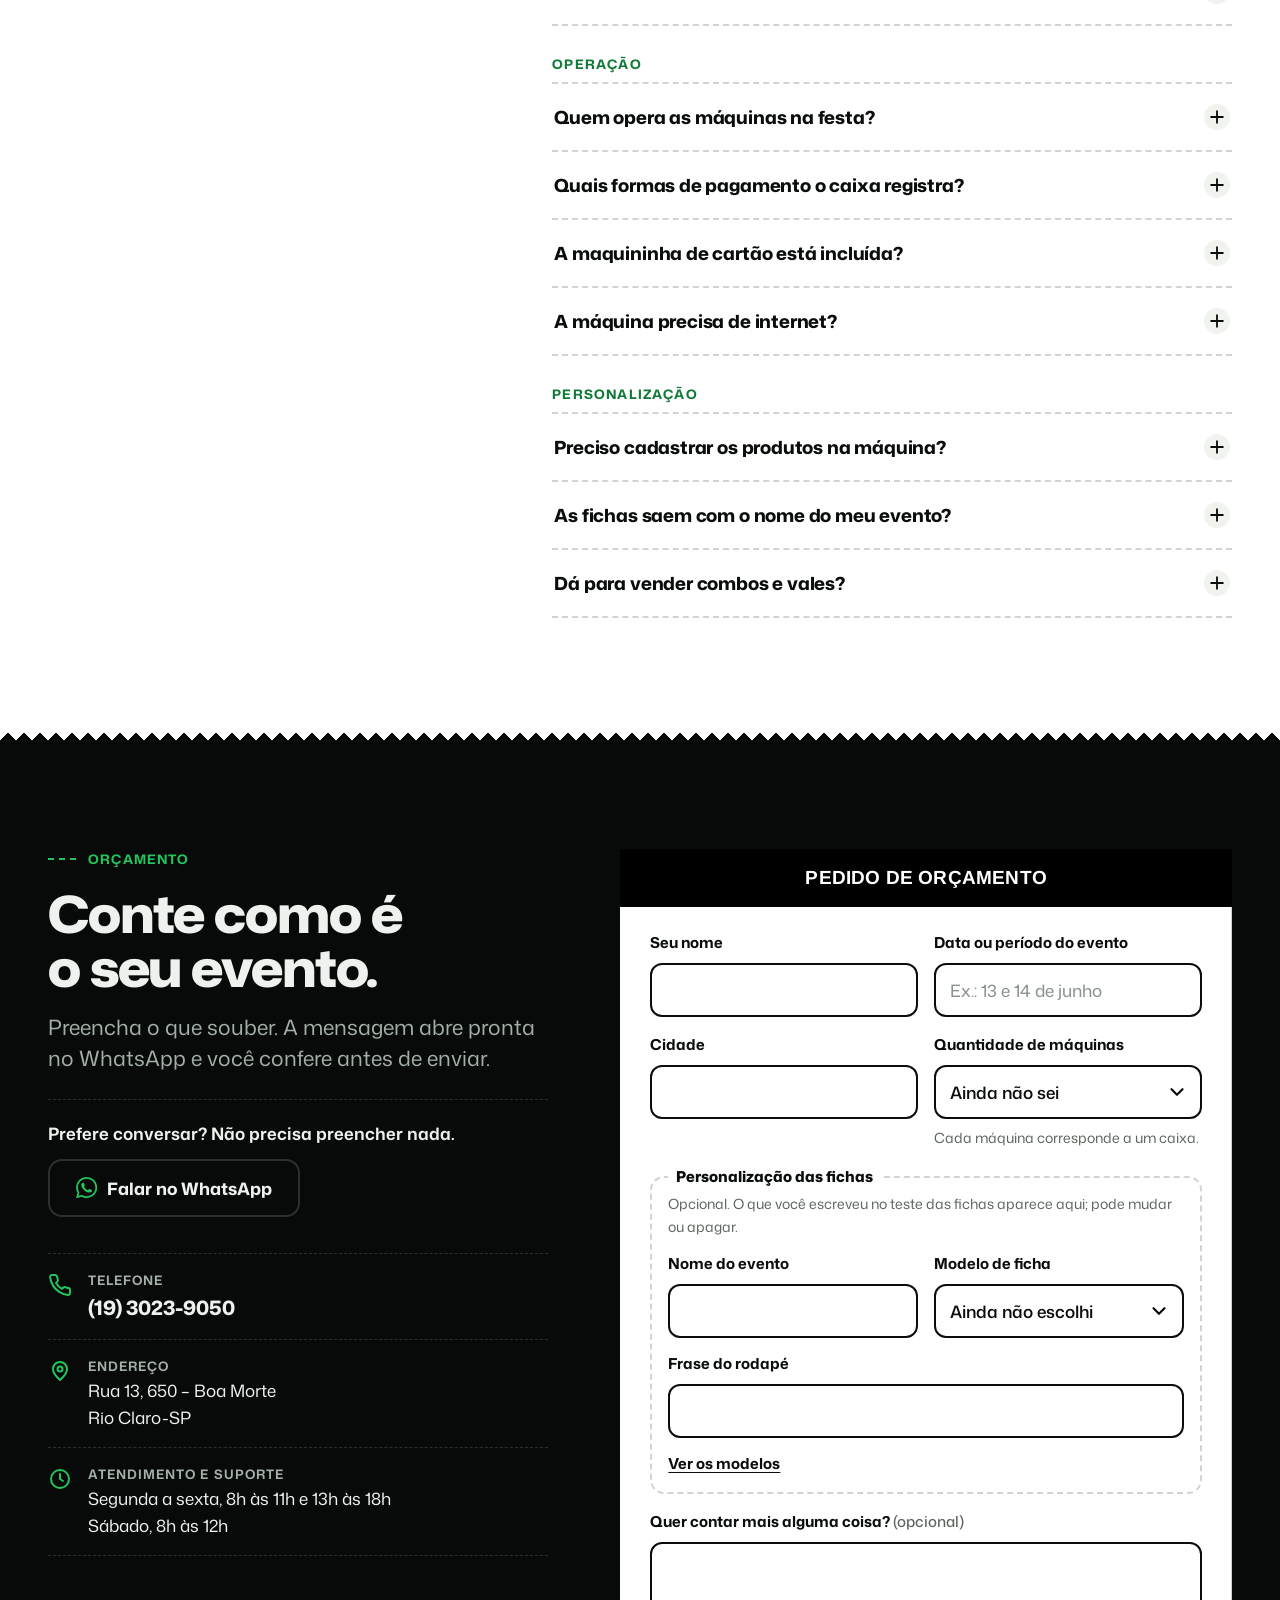
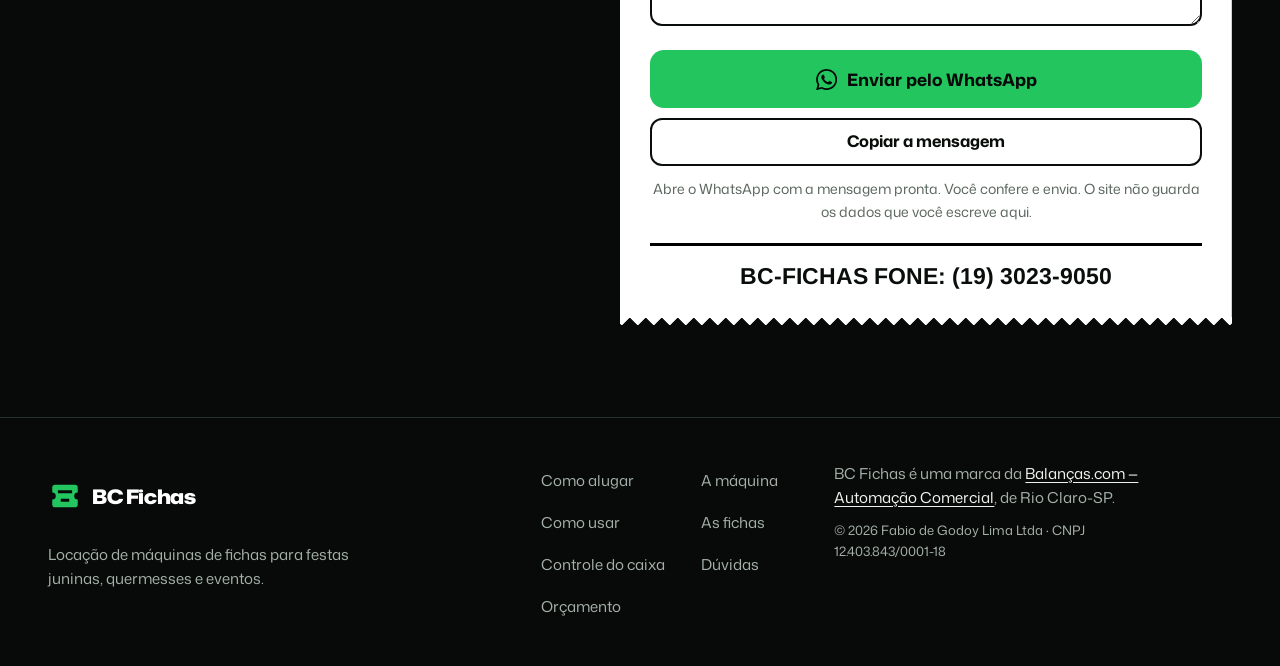
==== commit 47edf71e: "Campos do teste das fichas empilhados e logotipo de exemplo nas fichas Pedidos do responsável (23/11" ====
--- a/site/index.html
+++ b/site/index.html
@@ -32,7 +32,7 @@
 <link rel="preload" as="image" type="image/webp" fetchpriority="high"
       imagesrcset="img/maquina/maquina-frente-520.webp?v=2 520w, img/maquina/maquina-frente-800.webp?v=2 800w, img/maquina/maquina-frente-1200.webp?v=2 1200w"
       imagesizes="(min-width: 1000px) 50vw, 92vw">
-<link rel="stylesheet" href="css/site.css?v=10">
+<link rel="stylesheet" href="css/site.css?v=12">
 <noscript><style>:root { --f-ficha: "Ficha", Arial, "Liberation Sans", "Helvetica Neue", Helvetica, sans-serif; }</style></noscript>
 
 <script type="application/ld+json">
@@ -481,7 +481,7 @@
                   <p>PED: 9</p>
                   <p>FORMA: DINHEIRO</p>
                 </div>
-                <span class="f-logo">SEU<br>LOGO</span>
+                <span class="f-logo"><svg class="f-logo__simbolo" viewBox="3 4 18 16" aria-hidden="true"><use href="#i-ficha" width="24" height="24"/></svg><span class="f-logo__nome">SEU LOGO</span></span>
               </div>
               <p class="f-dir">CAIXA: 01</p>
               <p class="f-recado" data-recado><span class="f-l">OBRIGADO E VOLTE SEMPRE!</span></p>
@@ -499,7 +499,7 @@
           <article class="ficha ficha--m2" aria-label="Modelo 2 de ficha">
             <div class="ficha__c">
               <div class="f-linha">
-                <span class="f-logo f-logo--m2">SEU<br>LOGO</span>
+                <span class="f-logo f-logo--m2"><svg class="f-logo__simbolo" viewBox="3 4 18 16" aria-hidden="true"><use href="#i-ficha" width="24" height="24"/></svg><span class="f-logo__nome">SEU LOGO</span></span>
                 <div class="f-info f-info--centro">
                   <p class="f-evento" data-evento data-coluna="150" data-t="28"><span class="f-l">FESTA JUNINA</span></p>
                   <p data-agora="longa">02/10/2026 18:49:53</p>
@@ -530,7 +530,7 @@
                   <p>PED: 9</p>
                   <p>FORMA: DÉBITO</p>
                 </div>
-                <span class="f-logo">SEU<br>LOGO</span>
+                <span class="f-logo"><svg class="f-logo__simbolo" viewBox="3 4 18 16" aria-hidden="true"><use href="#i-ficha" width="24" height="24"/></svg><span class="f-logo__nome">SEU LOGO</span></span>
               </div>
               <p class="f-produto" data-produto data-max="124" style="--t:124"><span class="f-l">PASTEL</span></p>
               <p class="f-par f-par--forte"><span data-evento data-par="CAIXA: 02" data-t="24"><span class="f-l">FESTA JUNINA</span></span><span>CAIXA: 02</span></p>
@@ -552,7 +552,7 @@
               <p class="f-trio"><span>PED: 9</span><span data-agora="longa">02/10/2026 18:49:53</span><span>CAIXA: 01</span></p>
               <p class="f-produto" data-produto data-max="124" style="--t:124"><span class="f-l">PASTEL</span></p>
               <div class="f-linha">
-                <span class="f-logo">SEU<br>LOGO</span>
+                <span class="f-logo"><svg class="f-logo__simbolo" viewBox="3 4 18 16" aria-hidden="true"><use href="#i-ficha" width="24" height="24"/></svg><span class="f-logo__nome">SEU LOGO</span></span>
                 <div class="f-info f-info--centro">
                   <p class="f-valor-m4" data-valor>R$ 10,00</p>
                   <p class="f-forma-m4">FORMA: DINHEIRO</p>
@@ -572,7 +572,7 @@
           </div>
           <article class="ficha ficha--m5" aria-label="Modelo 5 de ficha">
             <div class="ficha__c">
-              <span class="f-logo f-logo--m5">SEU LOGO</span>
+              <span class="f-logo f-logo--m5"><svg class="f-logo__simbolo" viewBox="3 4 18 16" aria-hidden="true"><use href="#i-ficha" width="24" height="24"/></svg><span class="f-logo__nome">SEU LOGO</span></span>
               <p class="f-evento" data-evento data-linhas="2" data-t="34" style="--t:34"><span class="f-l">FESTA JUNINA</span></p>
               <hr class="f-pontilhado">
               <p class="f-produto" data-produto data-max="124" style="--t:124"><span class="f-l">PASTEL</span></p>
@@ -626,7 +626,7 @@
         </li>
       </ul>
     </div>
-    <p class="nota nota--verde">Exemplos ilustrativos dos sete modelos: os produtos e os preços são só demonstração, e o espaço do logotipo depende do formato da sua imagem. A linha com o telefone da BC Fichas sai em todas as fichas.</p>
+    <p class="nota nota--verde">Exemplos ilustrativos dos sete modelos: os produtos e os preços são só demonstração. "SEU LOGO" marca o lugar do seu logotipo, que sai em preto e branco; o espaço dele depende do formato da sua imagem. A linha com o telefone da BC Fichas sai em todas as fichas.</p>
 
     <div class="fichas__fim">
       <p class="fichas__combo"><b>Combos e vales.</b> Um único preço para um conjunto de itens, com uma ficha para cada item. Serve para um combo de bebidas ou um pacote de vales.</p>
--- a/site/css/site.css
+++ b/site/css/site.css
@@ -459,14 +459,23 @@
 .f-par--forte { font-weight: 700; font-size: calc(24 * var(--u)); }
 .f-resumo { font-size: calc(21 * var(--u)); text-align: center; white-space: pre; }
 .f-linha { display: flex; align-items: center; gap: calc(14 * var(--u)); margin-top: calc(4 * var(--u)); }
+/* Exemplo de logotipo: o símbolo da BC Fichas em preto e branco, como sai na impressão, com "SEU LOGO"
+   no lugar do nome. O espaço é o que o sistema reserva em cada modelo (170×110, 150×96 e 300×150 pontos). */
 .f-logo {
-  flex: none; display: grid; place-items: center; text-align: center;
-  width: calc(170 * var(--u)); height: calc(110 * var(--u));
-  border: calc(3 * var(--u)) dashed #000; border-radius: calc(8 * var(--u));
-  font-weight: 700; font-size: calc(22 * var(--u)); line-height: 1.1; letter-spacing: 0.04em;
-}
-.f-logo--m2 { width: calc(150 * var(--u)); height: calc(96 * var(--u)); }
-.f-logo--m5 { align-self: center; width: calc(300 * var(--u)); height: calc(150 * var(--u)); margin: calc(4 * var(--u)) 0 calc(6 * var(--u)); font-size: calc(28 * var(--u)); }
+  flex: none; display: grid; justify-items: center; align-content: center; gap: calc(6 * var(--u));
+  width: calc(170 * var(--u)); height: calc(110 * var(--u)); color: #000;
+}
+.f-logo__simbolo { display: block; width: calc(72 * var(--u)); height: calc(64 * var(--u)); }
+.f-logo__nome {
+  font-family: var(--f-texto); font-weight: 850; font-stretch: 118%; font-size: calc(22 * var(--u));
+  line-height: 1; letter-spacing: -0.02em; white-space: nowrap;
+}
+.f-logo--m2 { width: calc(150 * var(--u)); height: calc(96 * var(--u)); gap: calc(5 * var(--u)); }
+.f-logo--m2 .f-logo__simbolo { width: calc(61 * var(--u)); height: calc(54 * var(--u)); }
+.f-logo--m2 .f-logo__nome { font-size: calc(19 * var(--u)); }
+.f-logo--m5 { align-self: center; width: calc(300 * var(--u)); height: calc(150 * var(--u)); margin: calc(4 * var(--u)) 0 calc(6 * var(--u)); gap: calc(8 * var(--u)); }
+.f-logo--m5 .f-logo__simbolo { width: calc(108 * var(--u)); height: calc(96 * var(--u)); }
+.f-logo--m5 .f-logo__nome { font-size: calc(30 * var(--u)); }
 .f-info { flex: 1; min-width: 0; display: flex; flex-direction: column; font-size: calc(22 * var(--u)); line-height: 1.27; }
 .f-info--centro { align-items: center; text-align: center; }
 .f-tarja {
@@ -495,13 +504,16 @@
 .monte__aviso { grid-column: 1 / -1; font-size: 0.9375rem; font-weight: 650; }
 .monte__aviso:empty { display: none; }
 .monte__dica { font-weight: 650; max-width: 52ch; }
+/* Os dois campos ficam um em cima do outro, na ordem da ficha: o nome do evento no alto, o rodapé embaixo.
+   Em telas largas o produto de exemplo vai para a coluna do lado. */
 @media (min-width: 700px) {
-  .monte { grid-template-columns: repeat(2, minmax(0, 1fr)); }
-  .monte__dica, .monte .chips { grid-column: 1 / -1; }
-}
-@media (min-width: 1100px) {
-  .monte { grid-template-columns: minmax(0, 300px) minmax(0, 340px) minmax(0, 1fr); column-gap: 24px; }
-  .monte .chips { grid-column: auto; }
+  .monte .campo { max-width: 520px; }
+}
+@media (min-width: 900px) {
+  .monte { grid-template-columns: minmax(0, 480px) minmax(0, 1fr); column-gap: 40px; align-items: start; }
+  .monte__dica { grid-column: 1 / -1; }
+  .monte .campo { grid-column: 1; max-width: none; }
+  .monte .chips { grid-column: 2; grid-row: 2 / span 2; }
 }
 .campo { display: grid; gap: 8px; min-width: 0; align-content: start; }
 .campo label, .chips legend { font-size: 0.9375rem; font-weight: 700; padding: 0; }
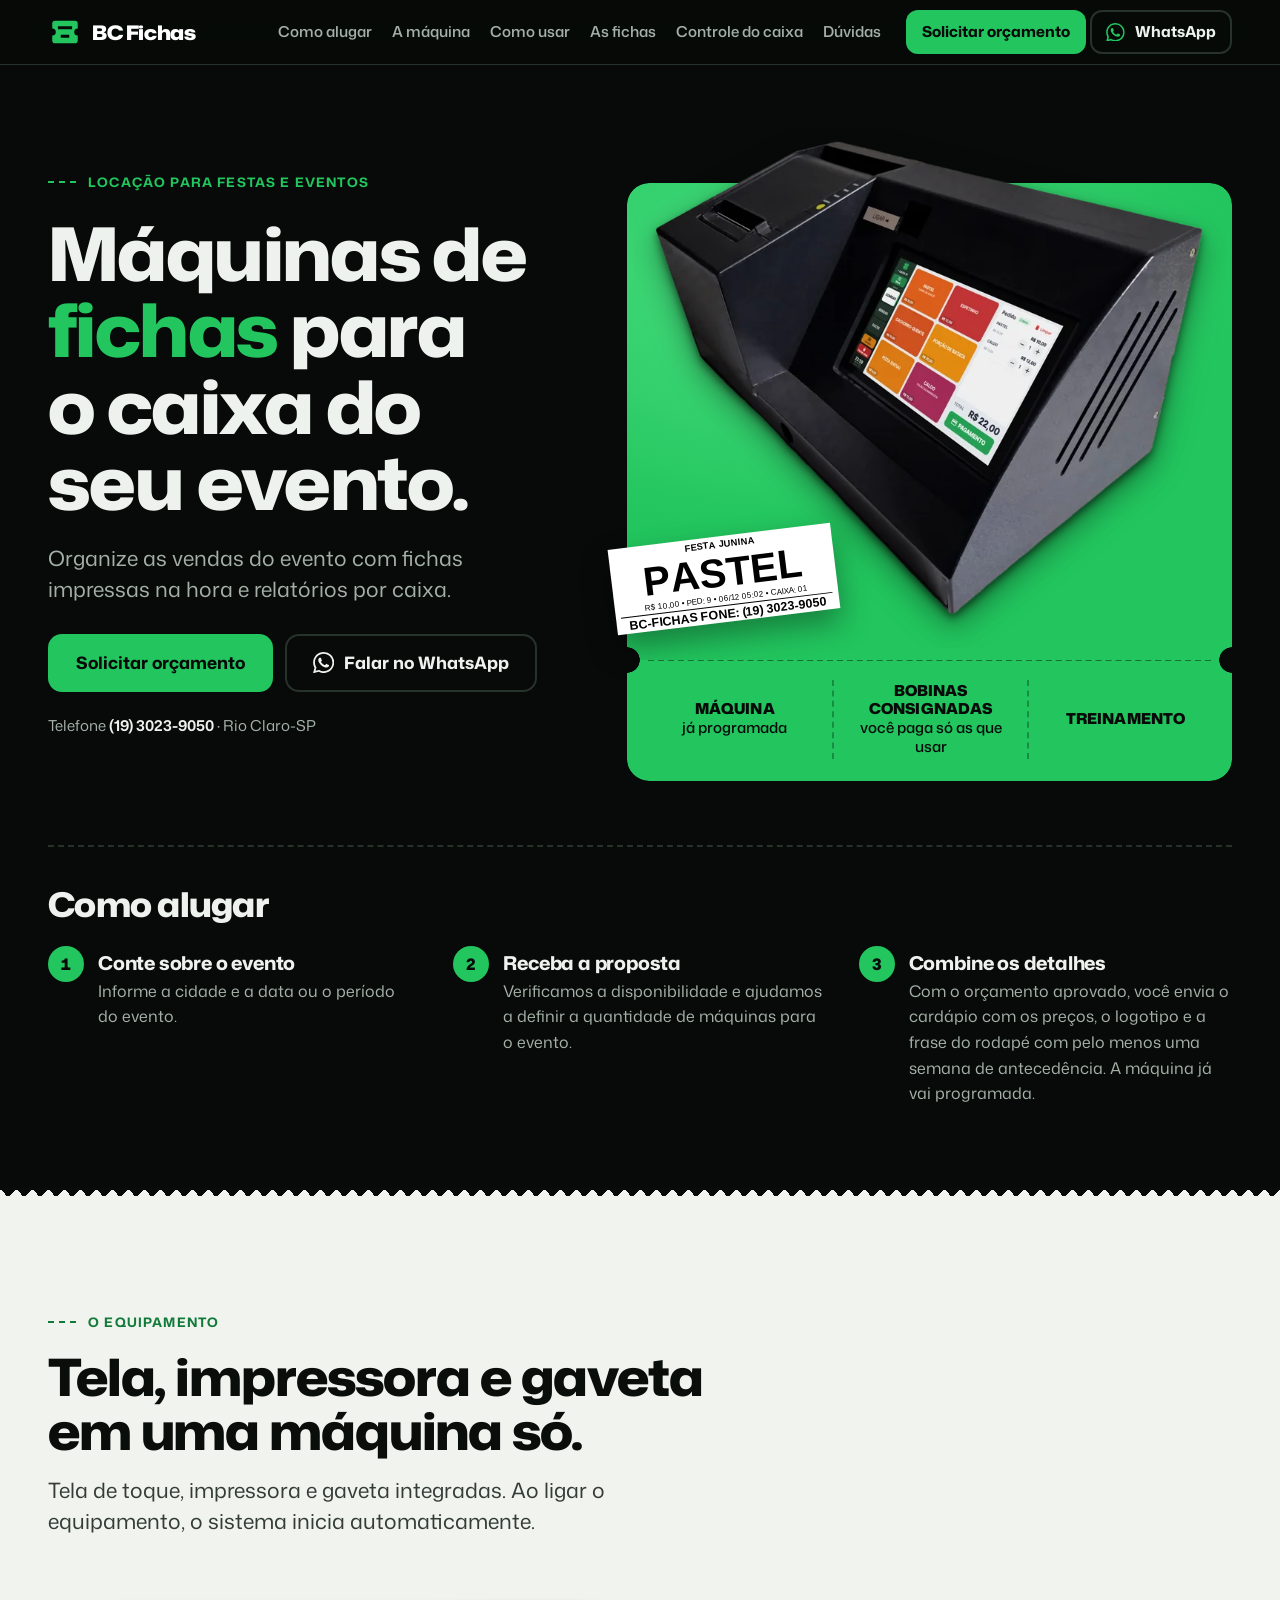
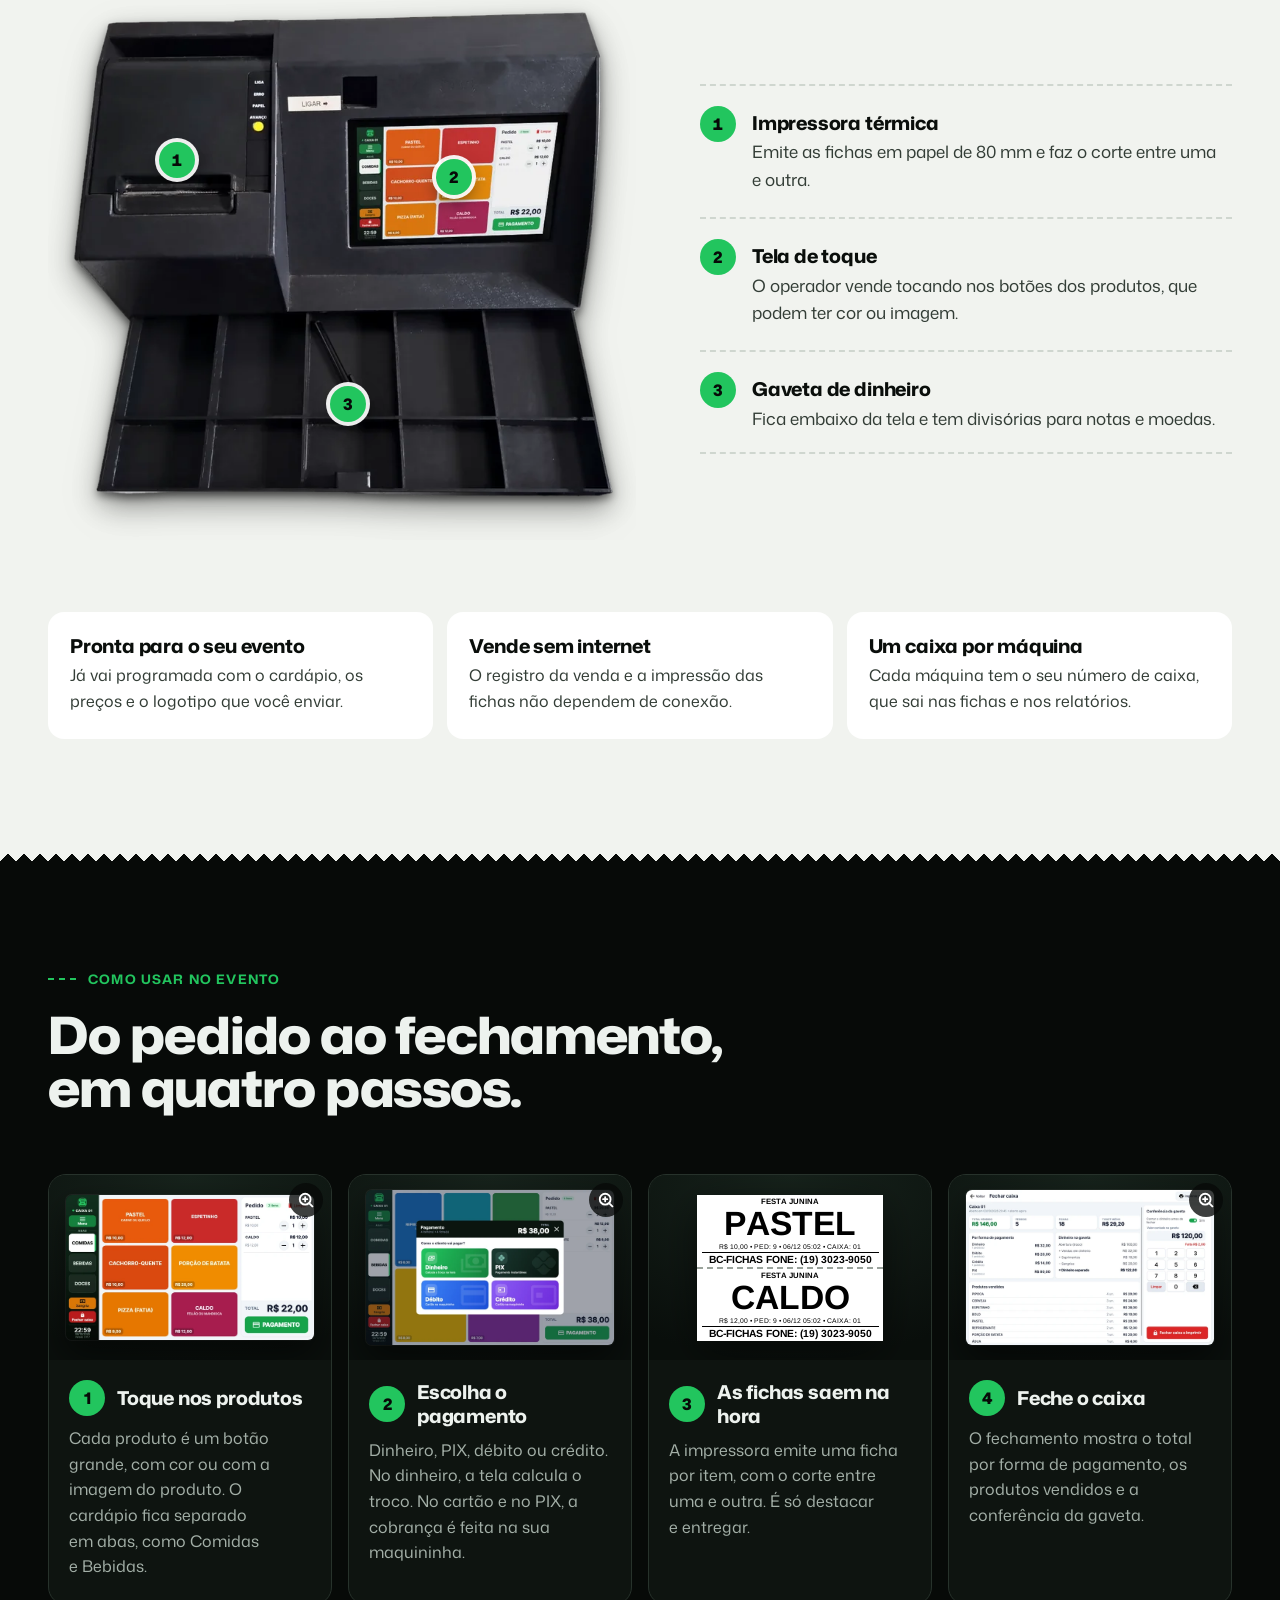
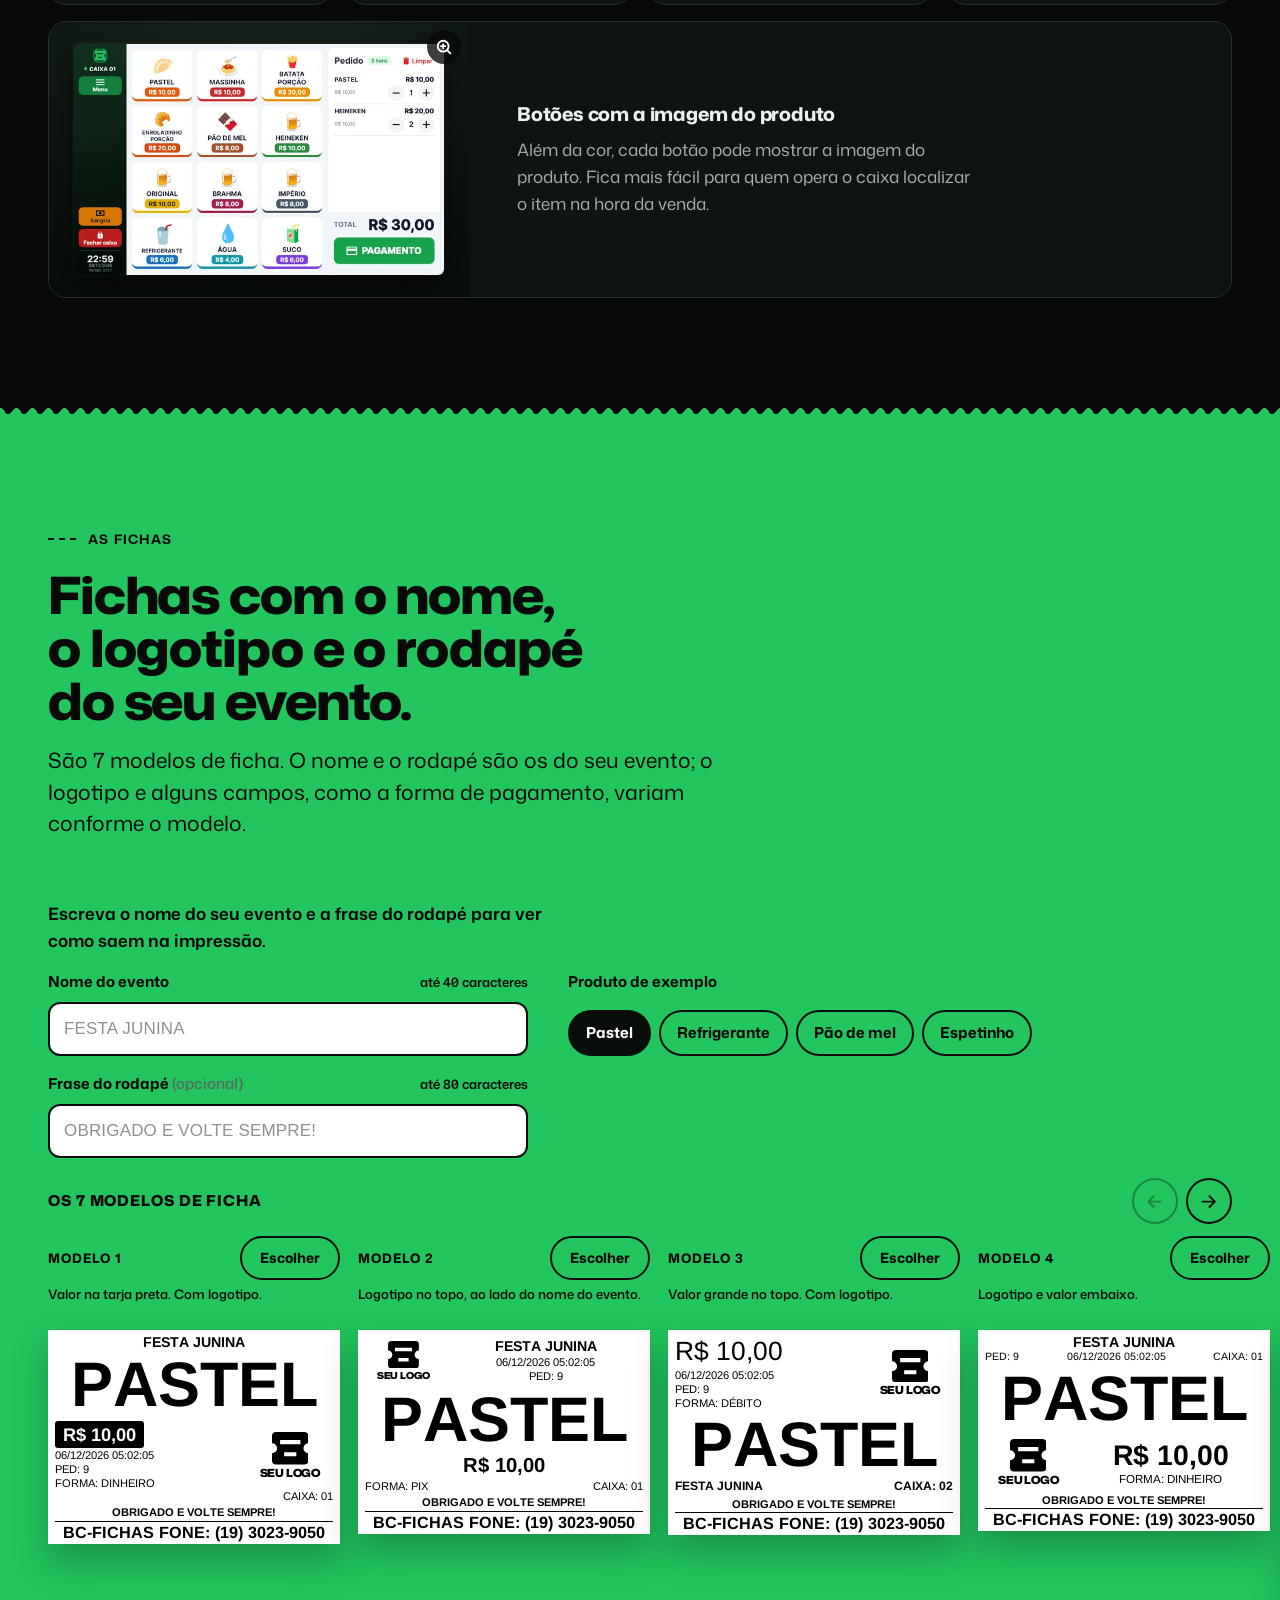
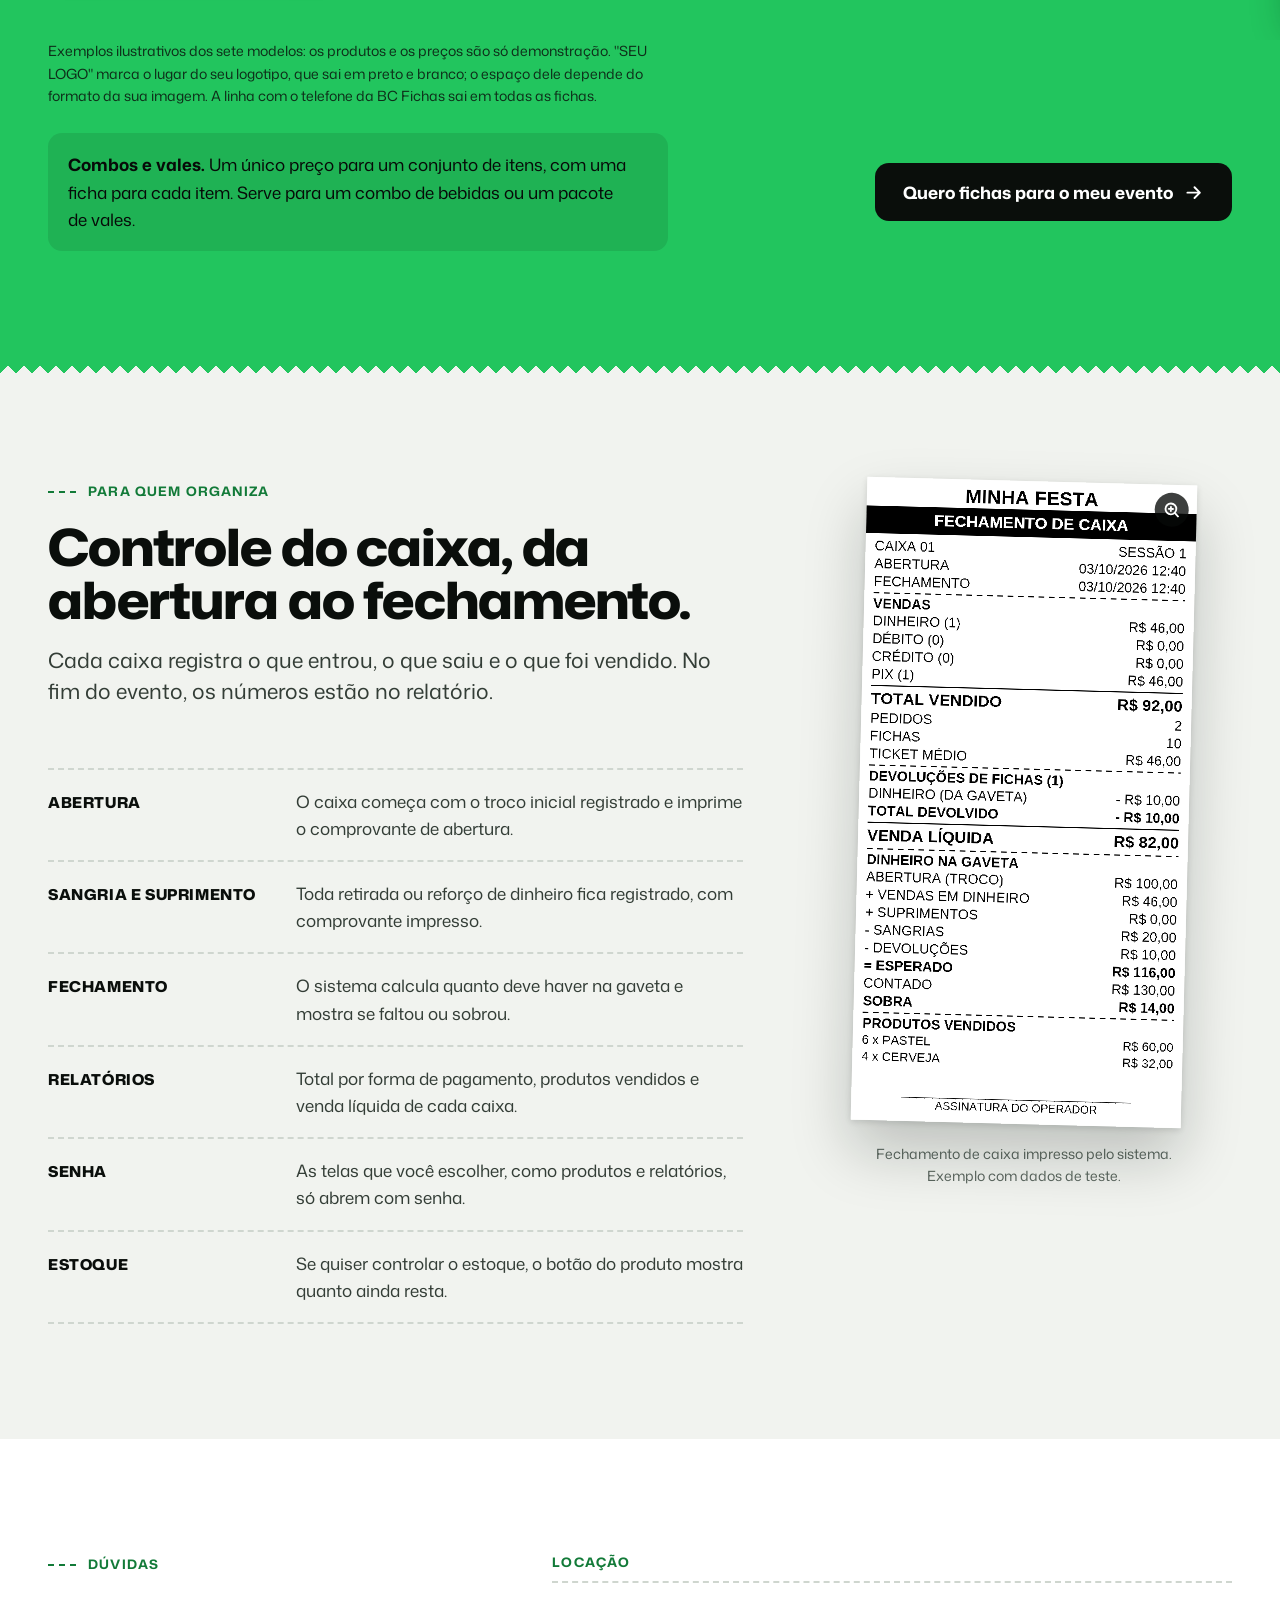
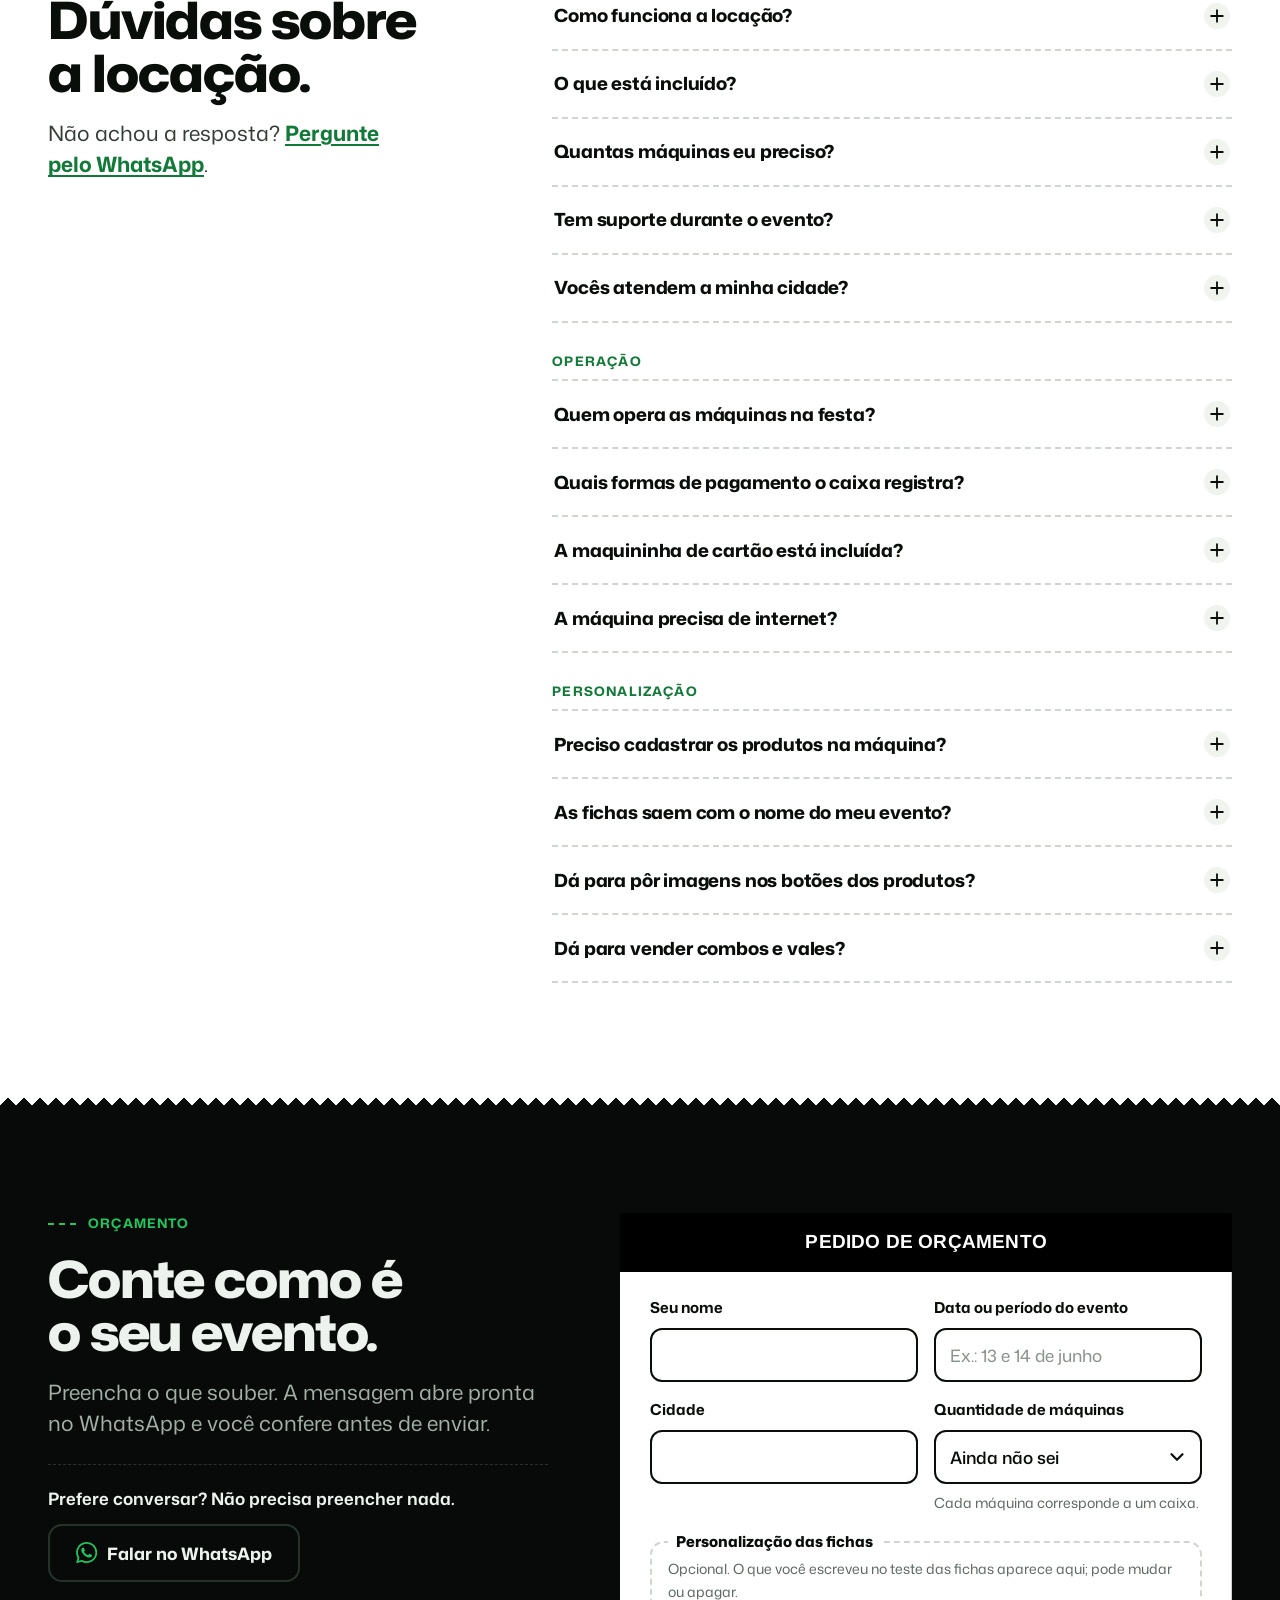
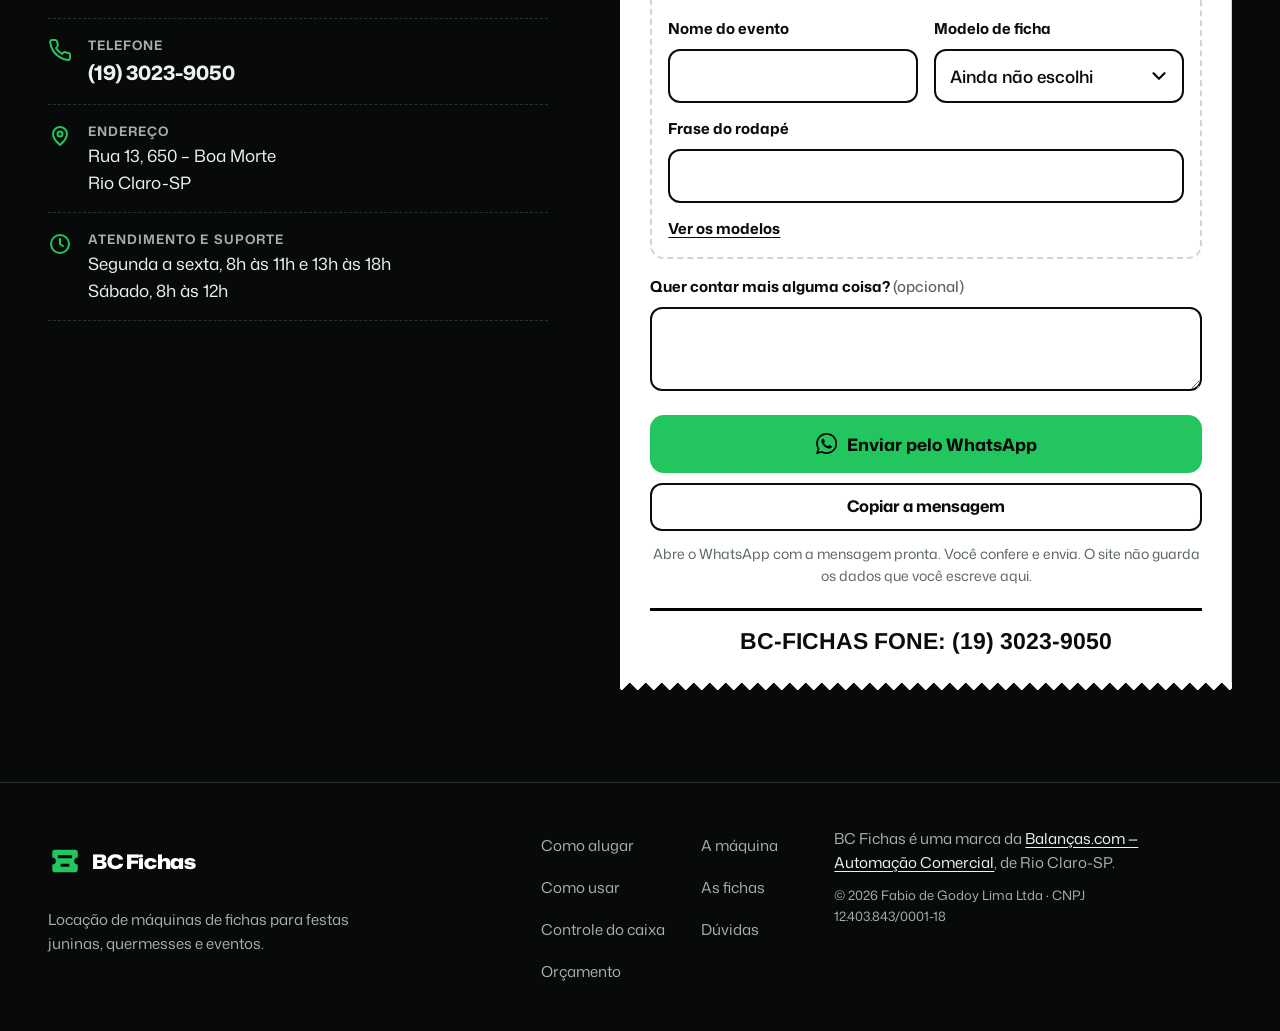
==== commit 10da527b: "Botões de escolha alinhados e destaque das imagens nos botões dos produtos Pedidos do responsável (2" ====
--- a/site/index.html
+++ b/site/index.html
@@ -32,7 +32,7 @@
 <link rel="preload" as="image" type="image/webp" fetchpriority="high"
       imagesrcset="img/maquina/maquina-frente-520.webp?v=2 520w, img/maquina/maquina-frente-800.webp?v=2 800w, img/maquina/maquina-frente-1200.webp?v=2 1200w"
       imagesizes="(min-width: 1000px) 50vw, 92vw">
-<link rel="stylesheet" href="css/site.css?v=12">
+<link rel="stylesheet" href="css/site.css?v=14">
 <noscript><style>:root { --f-ficha: "Ficha", Arial, "Liberation Sans", "Helvetica Neue", Helvetica, sans-serif; }</style></noscript>
 
 <script type="application/ld+json">
@@ -140,6 +140,11 @@
           "@type": "Question",
           "name": "As fichas saem com o nome do meu evento?",
           "acceptedAnswer": { "@type": "Answer", "text": "Sim. Todas as fichas saem com o nome do evento. O logotipo aparece nos modelos 1 a 5. O rodapé também é seu: uma frase que sai no pé de todas as fichas." }
+        },
+        {
+          "@type": "Question",
+          "name": "Dá para pôr imagens nos botões dos produtos?",
+          "acceptedAnswer": { "@type": "Answer", "text": "Sim. Cada botão da tela de venda pode mostrar a imagem do produto, o que ajuda quem opera o caixa a localizar o item mais rápido. Sem imagem, o botão fica com uma cor." }
         }
       ]
     }
@@ -313,7 +318,7 @@
             <span class="marco" aria-hidden="true">2</span>
             <div>
               <h3>Tela de toque</h3>
-              <p>O operador vende tocando nos botões dos produtos.</p>
+              <p>O operador vende tocando nos botões dos produtos, que podem ter cor ou imagem.</p>
             </div>
           </li>
           <li data-marco="3">
@@ -363,7 +368,7 @@
         <div class="passo__texto">
           <span class="passo__n" aria-hidden="true">1</span>
           <h3>Toque nos produtos</h3>
-          <p>Cada produto é um botão grande, com cor ou foto. O cardápio fica separado em abas, como Comidas e Bebidas.</p>
+          <p>Cada produto é um botão grande, com cor ou com a imagem do produto. O cardápio fica separado em abas, como Comidas e Bebidas.</p>
         </div>
       </li>
 
@@ -417,6 +422,18 @@
         </div>
       </li>
     </ol>
+
+    <div class="destaque">
+      <a class="passo__img passo__img--tela destaque__img" href="img/sistema/tela-venda-imagens-960.webp" data-amplia data-legenda="Tela de venda com imagens nos botões dos produtos." aria-label="Ampliar a tela de venda com imagens nos botões">
+        <img src="img/sistema/tela-venda-imagens-640.webp" srcset="img/sistema/tela-venda-imagens-640.webp 640w, img/sistema/tela-venda-imagens-960.webp 960w" sizes="(min-width: 760px) 420px, 86vw" width="640" height="400" loading="lazy" decoding="async"
+             alt="Tela de venda do BC Fichas com imagens nos botões: cada produto aparece com a sua figura, o nome e o preço, e o pedido com o total fica à direita.">
+        <svg class="i foto__lupa" aria-hidden="true"><use href="#i-lupa"/></svg>
+      </a>
+      <div class="destaque__texto">
+        <h3>Botões com a imagem do produto</h3>
+        <p>Além da cor, cada botão pode mostrar a imagem do produto. Fica mais fácil para quem opera o caixa localizar o item na hora da venda.</p>
+      </div>
+    </div>
   </div>
 </section>
 
@@ -467,7 +484,8 @@
       <ul class="rolo__lista" role="list">
         <li class="rolo__item" data-modelo="1">
           <div class="rolo__cab">
-            <p class="rolo__n">Modelo 1</p>
+            <p class="rolo__n" id="rolo-n-1">Modelo 1</p>
+            <button class="rolo__escolher" id="rolo-e-1" type="button" data-escolher="1" aria-pressed="false" aria-labelledby="rolo-e-1 rolo-n-1" hidden>Escolher</button>
             <p class="rolo__desc">Valor na tarja preta. Com logotipo.</p>
           </div>
           <article class="ficha ficha--m1" aria-label="Modelo 1 de ficha">
@@ -489,11 +507,11 @@
             </div>
           </article>
           <p class="rolo__aviso" data-aviso hidden></p>
-          <button class="btn btn--borda rolo__escolher" type="button" data-escolher="1" aria-pressed="false" hidden>Escolher este modelo</button>
         </li>
         <li class="rolo__item" data-modelo="2">
           <div class="rolo__cab">
-            <p class="rolo__n">Modelo 2</p>
+            <p class="rolo__n" id="rolo-n-2">Modelo 2</p>
+            <button class="rolo__escolher" id="rolo-e-2" type="button" data-escolher="2" aria-pressed="false" aria-labelledby="rolo-e-2 rolo-n-2" hidden>Escolher</button>
             <p class="rolo__desc">Logotipo no topo, ao lado do nome do evento.</p>
           </div>
           <article class="ficha ficha--m2" aria-label="Modelo 2 de ficha">
@@ -514,11 +532,11 @@
             </div>
           </article>
           <p class="rolo__aviso" data-aviso hidden></p>
-          <button class="btn btn--borda rolo__escolher" type="button" data-escolher="2" aria-pressed="false" hidden>Escolher este modelo</button>
         </li>
         <li class="rolo__item" data-modelo="3">
           <div class="rolo__cab">
-            <p class="rolo__n">Modelo 3</p>
+            <p class="rolo__n" id="rolo-n-3">Modelo 3</p>
+            <button class="rolo__escolher" id="rolo-e-3" type="button" data-escolher="3" aria-pressed="false" aria-labelledby="rolo-e-3 rolo-n-3" hidden>Escolher</button>
             <p class="rolo__desc">Valor grande no topo. Com logotipo.</p>
           </div>
           <article class="ficha ficha--m3" aria-label="Modelo 3 de ficha">
@@ -539,11 +557,11 @@
             </div>
           </article>
           <p class="rolo__aviso" data-aviso hidden></p>
-          <button class="btn btn--borda rolo__escolher" type="button" data-escolher="3" aria-pressed="false" hidden>Escolher este modelo</button>
         </li>
         <li class="rolo__item" data-modelo="4">
           <div class="rolo__cab">
-            <p class="rolo__n">Modelo 4</p>
+            <p class="rolo__n" id="rolo-n-4">Modelo 4</p>
+            <button class="rolo__escolher" id="rolo-e-4" type="button" data-escolher="4" aria-pressed="false" aria-labelledby="rolo-e-4 rolo-n-4" hidden>Escolher</button>
             <p class="rolo__desc">Logotipo e valor embaixo.</p>
           </div>
           <article class="ficha ficha--m4" aria-label="Modelo 4 de ficha">
@@ -563,11 +581,11 @@
             </div>
           </article>
           <p class="rolo__aviso" data-aviso hidden></p>
-          <button class="btn btn--borda rolo__escolher" type="button" data-escolher="4" aria-pressed="false" hidden>Escolher este modelo</button>
         </li>
         <li class="rolo__item" data-modelo="5">
           <div class="rolo__cab">
-            <p class="rolo__n">Modelo 5</p>
+            <p class="rolo__n" id="rolo-n-5">Modelo 5</p>
+            <button class="rolo__escolher" id="rolo-e-5" type="button" data-escolher="5" aria-pressed="false" aria-labelledby="rolo-e-5 rolo-n-5" hidden>Escolher</button>
             <p class="rolo__desc">Completa, com o logotipo grande.</p>
           </div>
           <article class="ficha ficha--m5" aria-label="Modelo 5 de ficha">
@@ -585,11 +603,11 @@
             </div>
           </article>
           <p class="rolo__aviso" data-aviso hidden></p>
-          <button class="btn btn--borda rolo__escolher" type="button" data-escolher="5" aria-pressed="false" hidden>Escolher este modelo</button>
         </li>
         <li class="rolo__item" data-modelo="6">
           <div class="rolo__cab">
-            <p class="rolo__n">Modelo 6</p>
+            <p class="rolo__n" id="rolo-n-6">Modelo 6</p>
+            <button class="rolo__escolher" id="rolo-e-6" type="button" data-escolher="6" aria-pressed="false" aria-labelledby="rolo-e-6 rolo-n-6" hidden>Escolher</button>
             <p class="rolo__desc">Compacta, gasta menos papel. Sem logotipo e sem forma de pagamento.</p>
           </div>
           <article class="ficha ficha--m6" aria-label="Modelo 6 de ficha">
@@ -602,11 +620,11 @@
             </div>
           </article>
           <p class="rolo__aviso" data-aviso hidden></p>
-          <button class="btn btn--borda rolo__escolher" type="button" data-escolher="6" aria-pressed="false" hidden>Escolher este modelo</button>
         </li>
         <li class="rolo__item" data-modelo="7">
           <div class="rolo__cab">
-            <p class="rolo__n">Modelo 7</p>
+            <p class="rolo__n" id="rolo-n-7">Modelo 7</p>
+            <button class="rolo__escolher" id="rolo-e-7" type="button" data-escolher="7" aria-pressed="false" aria-labelledby="rolo-e-7 rolo-n-7" hidden>Escolher</button>
             <p class="rolo__desc">Faixa preta e valor em destaque. Sem logotipo.</p>
           </div>
           <article class="ficha ficha--m7" aria-label="Modelo 7 de ficha">
@@ -622,7 +640,6 @@
             </div>
           </article>
           <p class="rolo__aviso" data-aviso hidden></p>
-          <button class="btn btn--borda rolo__escolher" type="button" data-escolher="7" aria-pressed="false" hidden>Escolher este modelo</button>
         </li>
       </ul>
     </div>
@@ -750,6 +767,10 @@
           <details class="duvida">
             <summary><h4>As fichas saem com o nome do meu evento?</h4><svg class="i" aria-hidden="true"><use href="#i-mais"/></svg></summary>
             <p>Sim. Todas as fichas saem com o nome do evento. O logotipo aparece nos modelos 1 a 5. O rodapé também é seu: uma frase que sai no pé de todas as fichas.</p>
+          </details>
+          <details class="duvida">
+            <summary><h4>Dá para pôr imagens nos botões dos produtos?</h4><svg class="i" aria-hidden="true"><use href="#i-mais"/></svg></summary>
+            <p>Sim. Cada botão da tela de venda pode mostrar a imagem do produto, o que ajuda quem opera o caixa a localizar o item mais rápido. Sem imagem, o botão fica com uma cor.</p>
           </details>
           <details class="duvida">
             <summary><h4>Dá para vender combos e vales?</h4><svg class="i" aria-hidden="true"><use href="#i-mais"/></svg></summary>
@@ -908,6 +929,6 @@
   <div class="amplia__img" tabindex="0"><img id="amplia-img" src="[data-uri]" alt=""></div>
 </dialog>
 
-<script src="js/site.js?v=6" defer></script>
+<script src="js/site.js?v=7" defer></script>
 </body>
 </html>
--- a/site/css/site.css
+++ b/site/css/site.css
@@ -407,6 +407,17 @@
 /* a tira de fichas aparece inteira e reta dentro do quadro: duas fichas do mesmo modelo, com o mesmo tamanho de letra */
 .tira { width: 66%; filter: drop-shadow(0 12px 22px rgba(0, 0, 0, 0.5)); }
 .tira .ficha + .ficha { border-top: 2px dashed #9aa39c; }
+/* destaque abaixo dos passos: a tela de venda com imagens nos botões */
+.destaque {
+  display: grid; grid-template-columns: minmax(0, 1fr); overflow: hidden; margin-top: 16px;
+  background: var(--preto-2); border: 1px solid var(--fio-escuro); border-radius: 18px;
+}
+.destaque__texto { display: grid; gap: 10px; align-content: center; padding: 20px 20px 24px; }
+.destaque__texto p { color: var(--claro-2); max-width: 46ch; }
+@media (min-width: 760px) {
+  .destaque { grid-template-columns: minmax(0, 420px) minmax(0, 1fr); }
+  .destaque__texto { padding: 28px clamp(24px, 4vw, 48px); }
+}
 .passo__texto {
   display: grid; grid-template-columns: auto minmax(0, 1fr); gap: 10px 12px; align-items: center; align-content: start;
   padding: 20px 20px 24px;
@@ -572,11 +583,18 @@
   width: max-content; padding: 8px var(--margem) 26px;
 }
 .rolo__item { display: grid; gap: 10px; align-content: start; scroll-snap-align: start; }
-.rolo__cab { display: grid; gap: 1px; }
-.rolo__desc { font-size: 0.8125rem; font-weight: 560; line-height: 1.3; }
+/* Cabeçalho de cada modelo: nome e botão de escolha na mesma linha, descrição embaixo com altura fixa de
+   duas linhas. Assim os sete botões e o alto das sete fichas ficam alinhados, mesmo com fichas de alturas diferentes. */
+.rolo__cab { display: grid; grid-template-columns: minmax(0, 1fr) auto; align-items: center; gap: 6px 10px; }
+.rolo__desc { grid-column: 1 / -1; min-height: 2.6em; font-size: 0.8125rem; font-weight: 560; line-height: 1.3; }
 .rolo__aviso { padding: 8px 10px; border-radius: 8px; background: var(--tinta); color: var(--branco); font-size: 0.8125rem; font-weight: 600; line-height: 1.35; }
-.rolo__escolher { width: 100%; min-height: 46px; padding: 0 12px; font-size: 0.9375rem; }
-.rolo__escolher[aria-pressed="true"] { background: var(--tinta); color: var(--branco); }
+.rolo__escolher {
+  min-height: 44px; padding: 0 18px; border: 2px solid var(--tinta); border-radius: 999px;
+  background: transparent; color: var(--tinta); font: inherit; font-size: 0.875rem; font-weight: 750; white-space: nowrap; cursor: pointer;
+  transition: background-color .15s ease, color .15s ease;
+}
+.rolo__escolher:hover, .rolo__escolher[aria-pressed="true"] { background: var(--tinta); color: var(--branco); }
+.rolo__escolher:focus-visible { outline: 3px solid var(--tinta); outline-offset: 3px; }
 .rolo__item.escolhido .ficha { outline: 4px solid var(--tinta); outline-offset: 3px; }
 .rolo__n { font-size: 0.8125rem; font-weight: 750; letter-spacing: 0.08em; text-transform: uppercase; }
 .rolo .ficha { box-shadow: 0 18px 34px rgba(4, 40, 18, 0.32); }
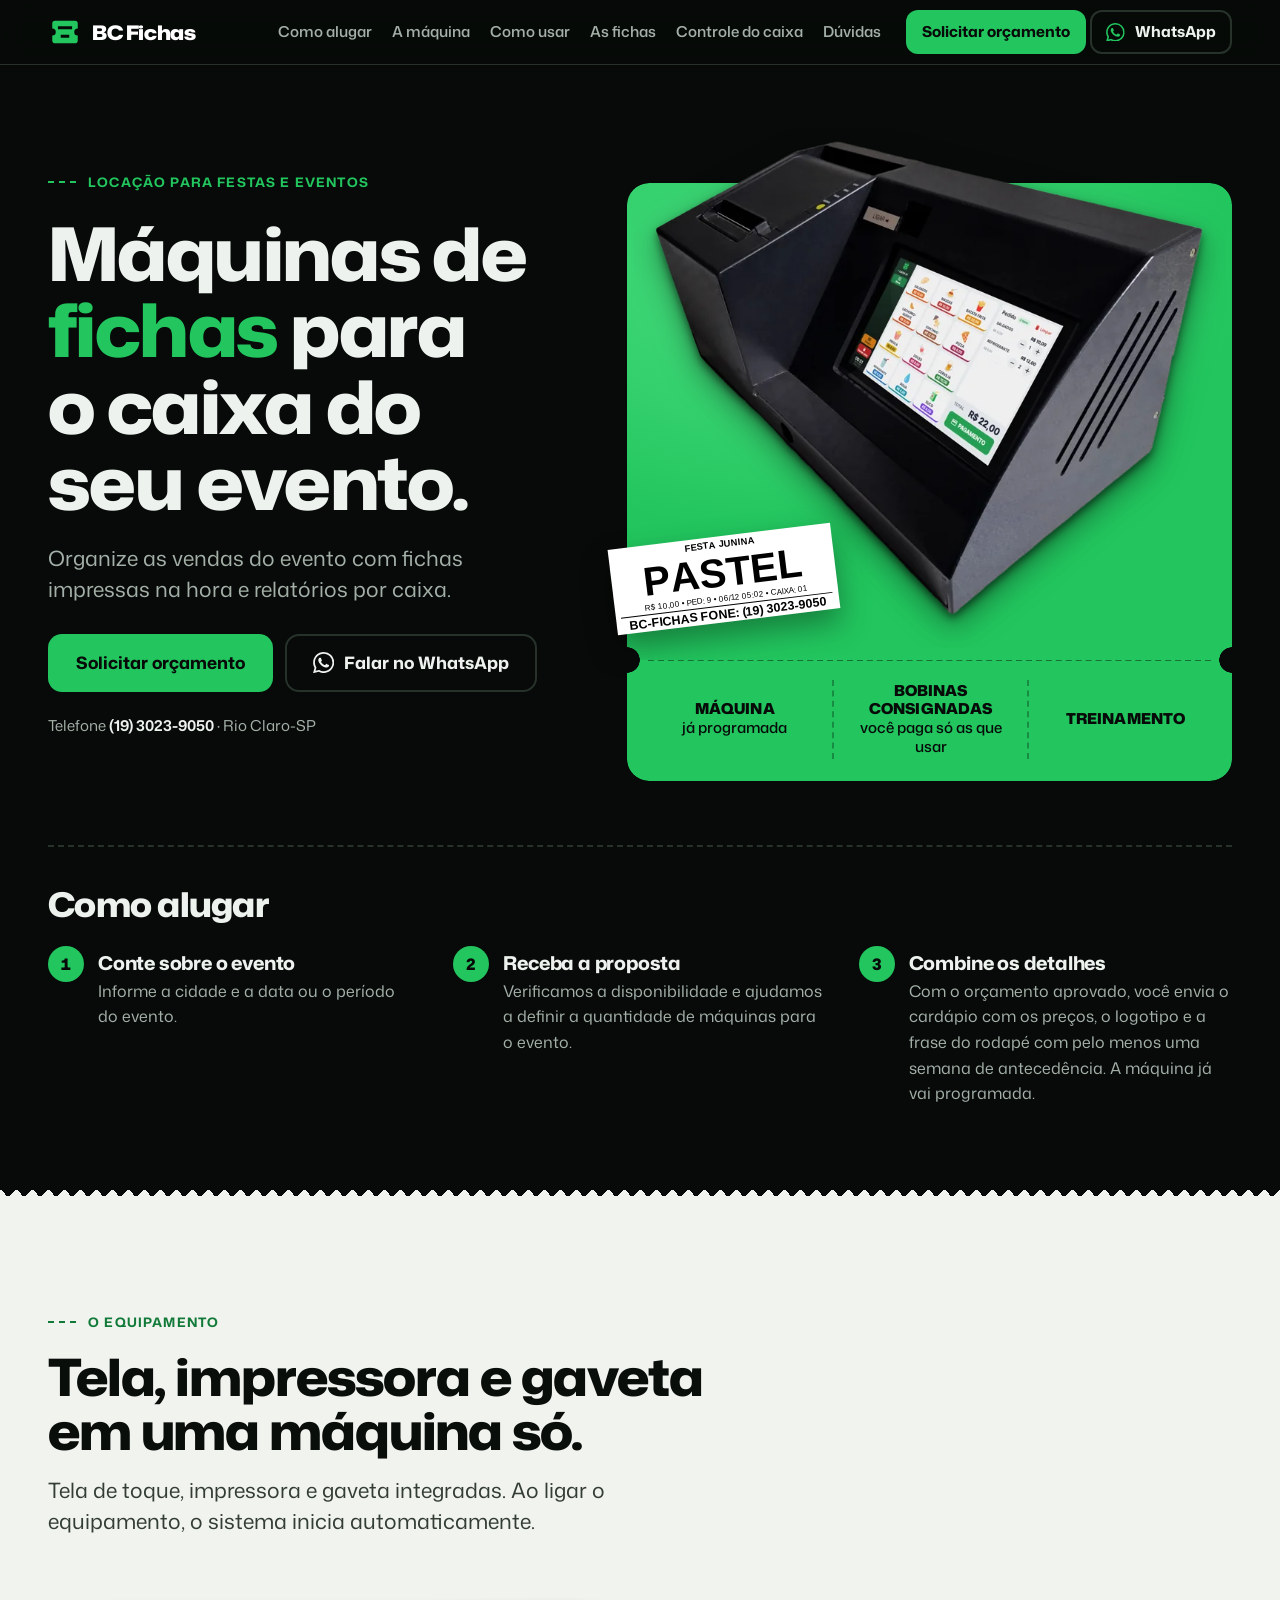
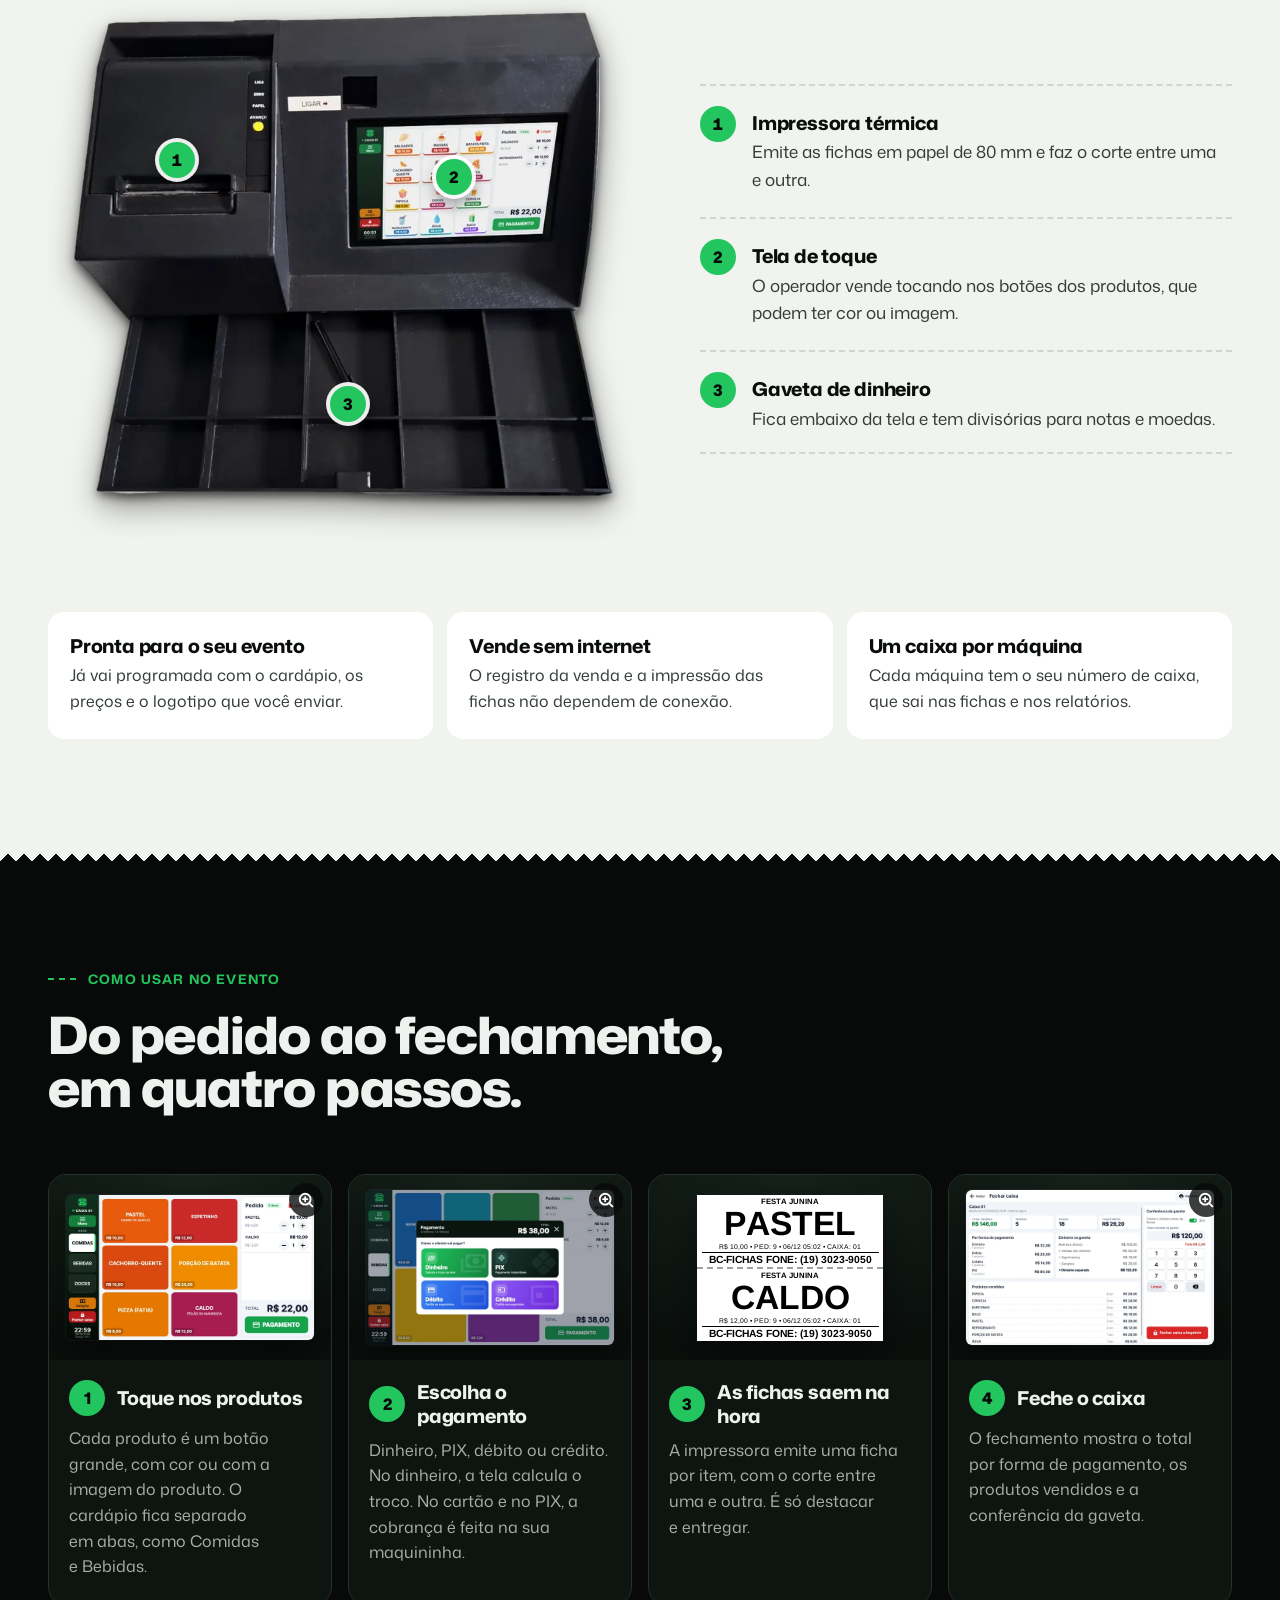
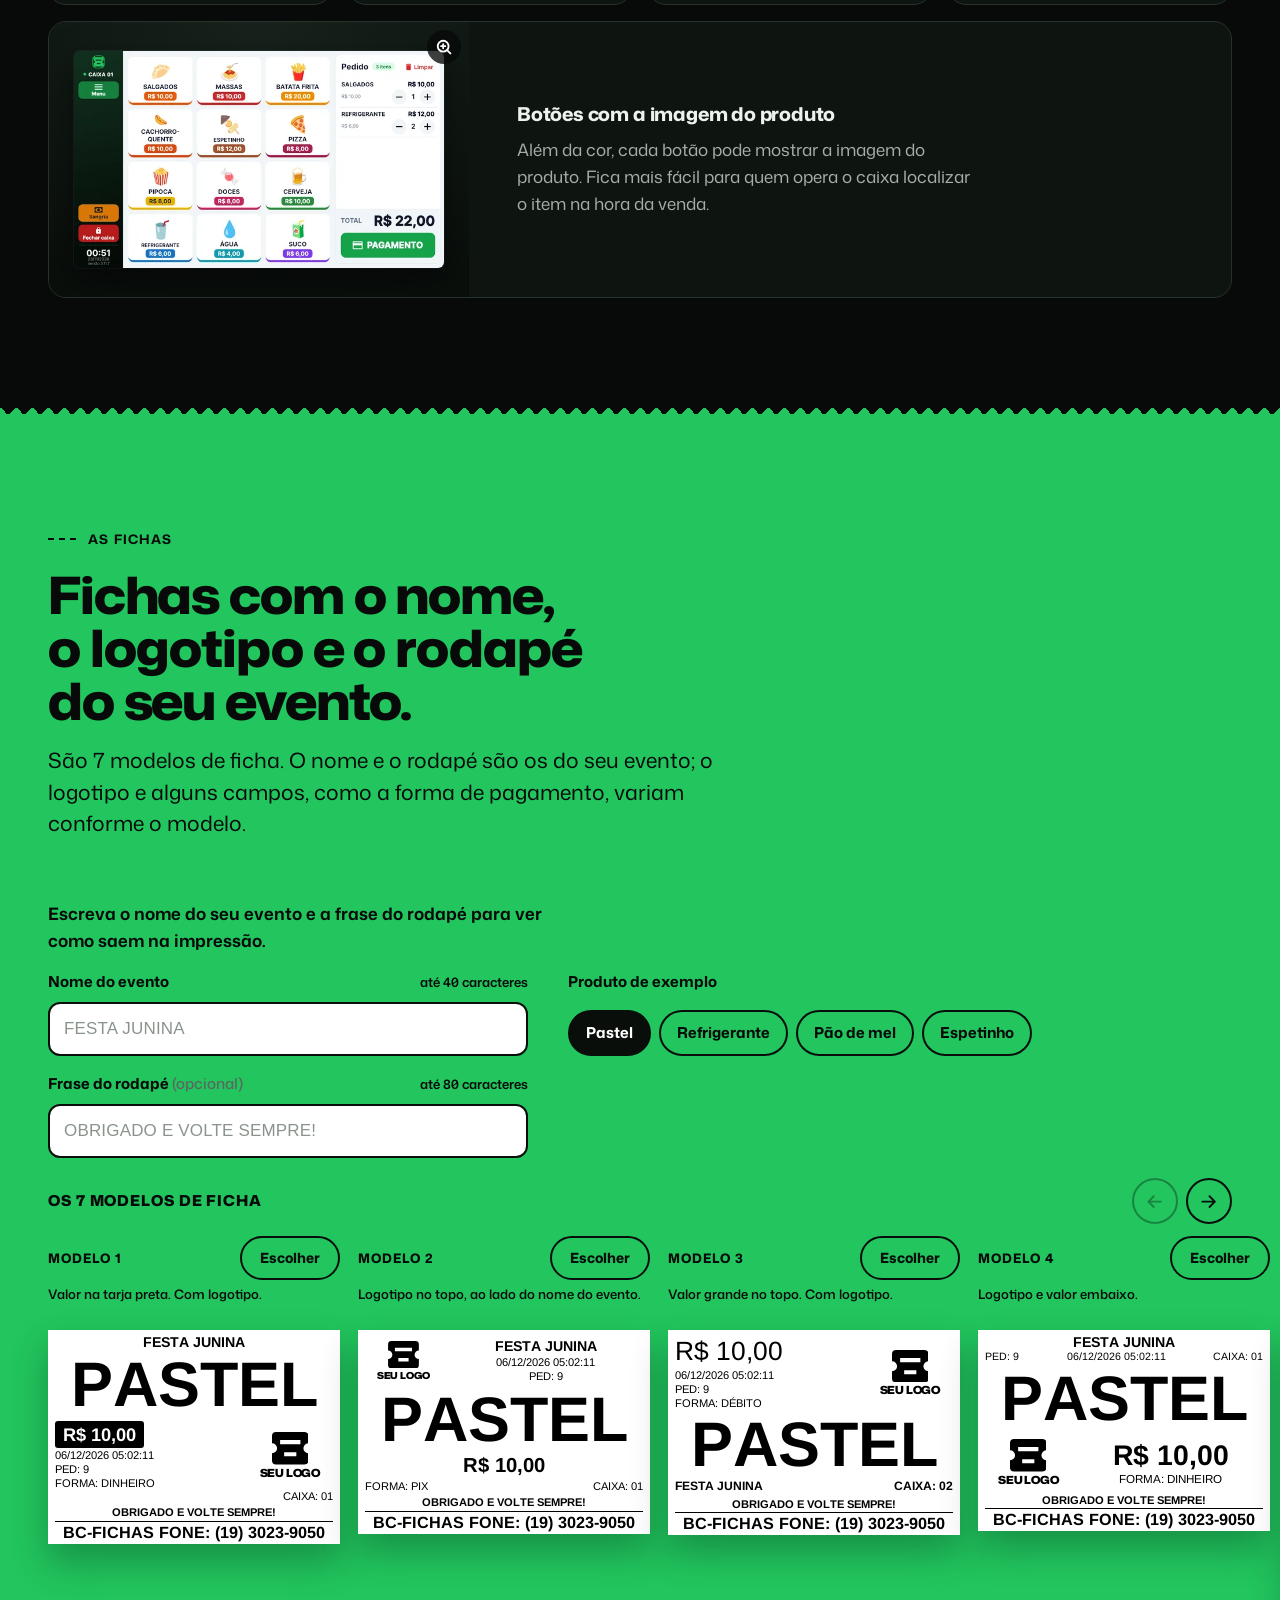
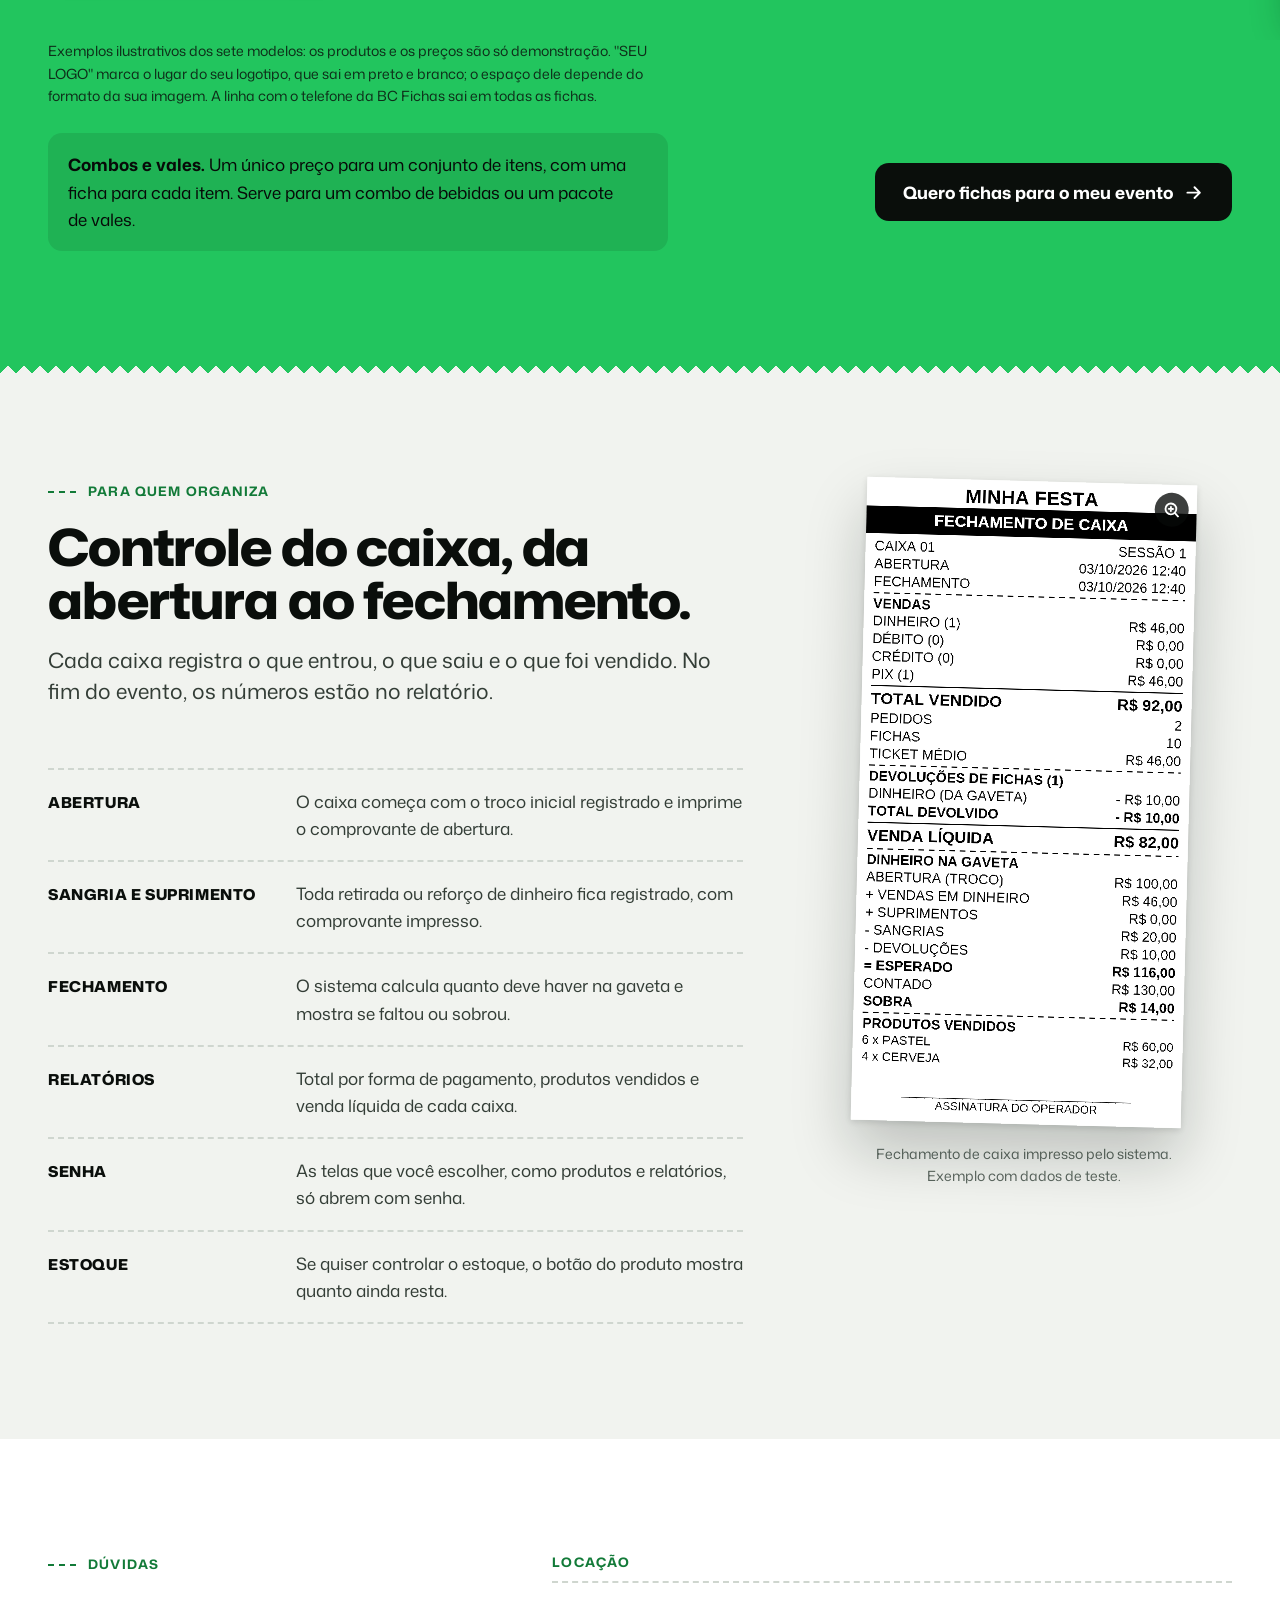
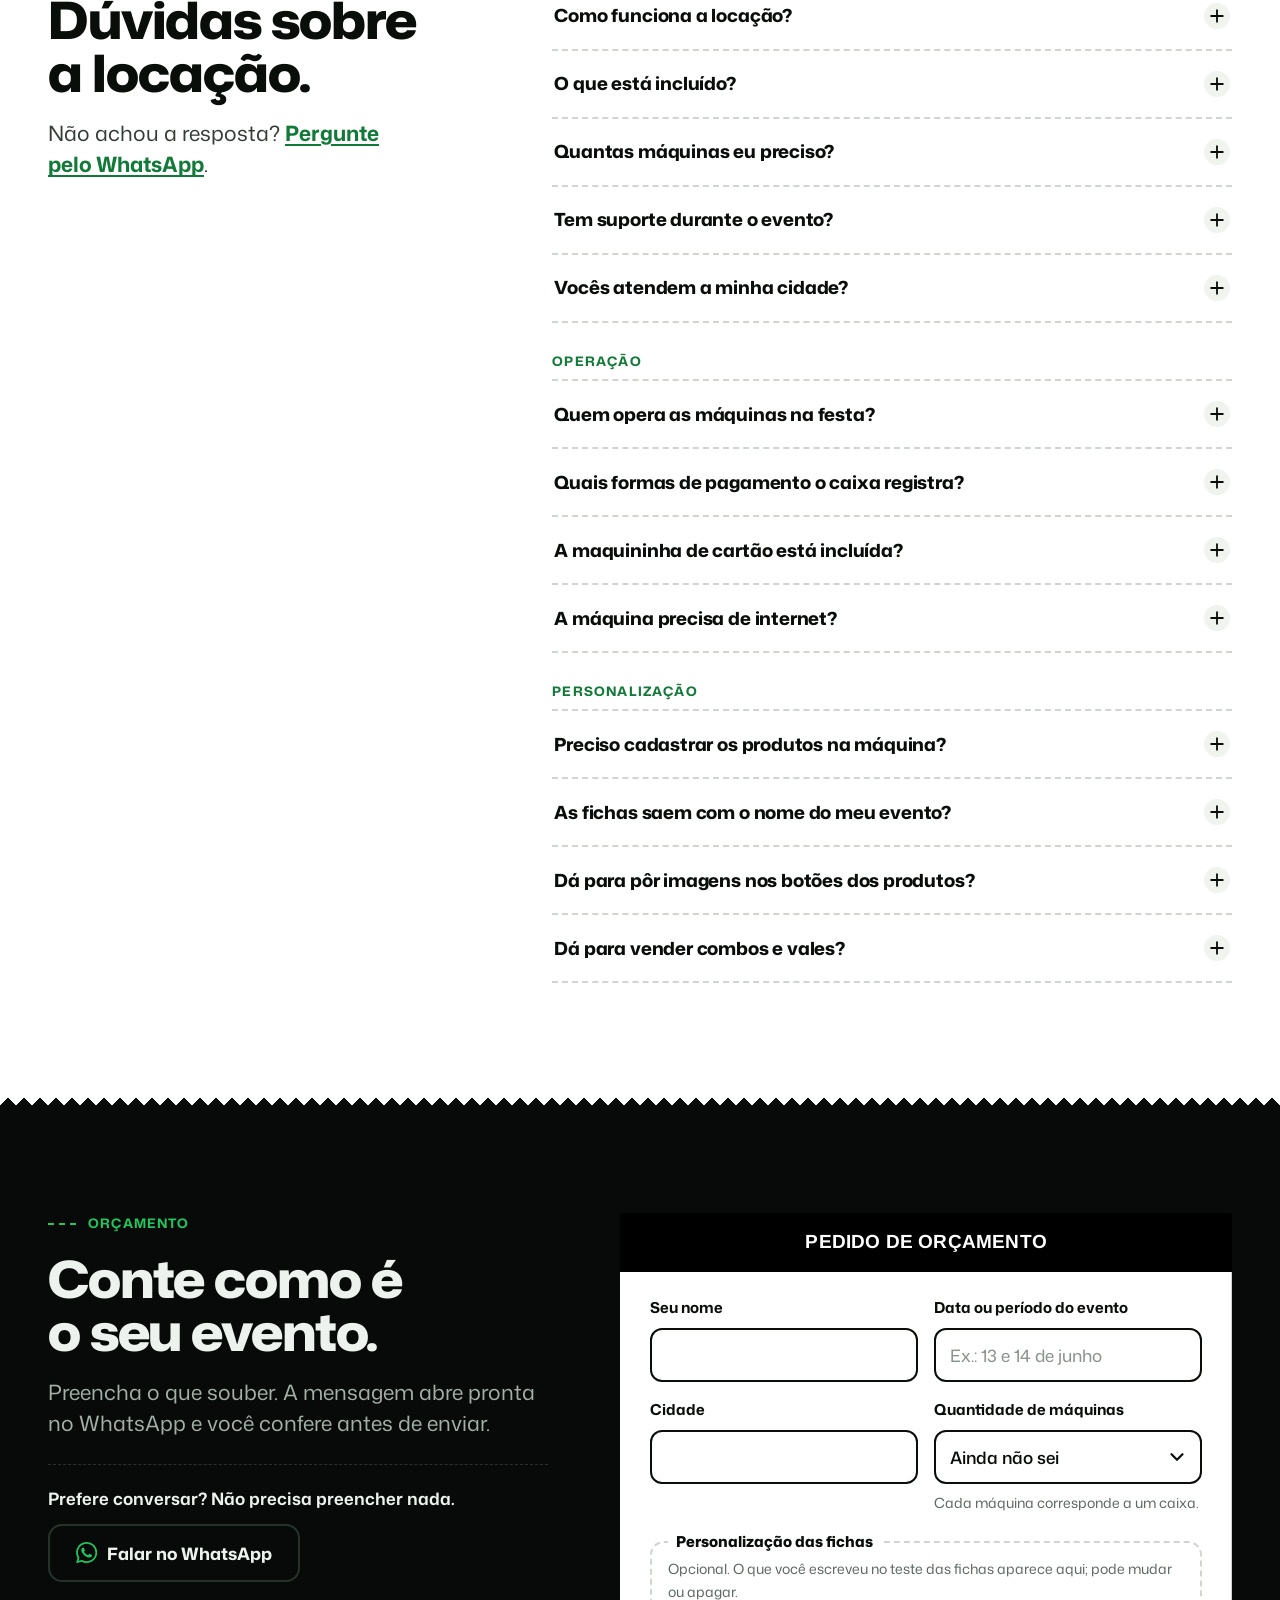
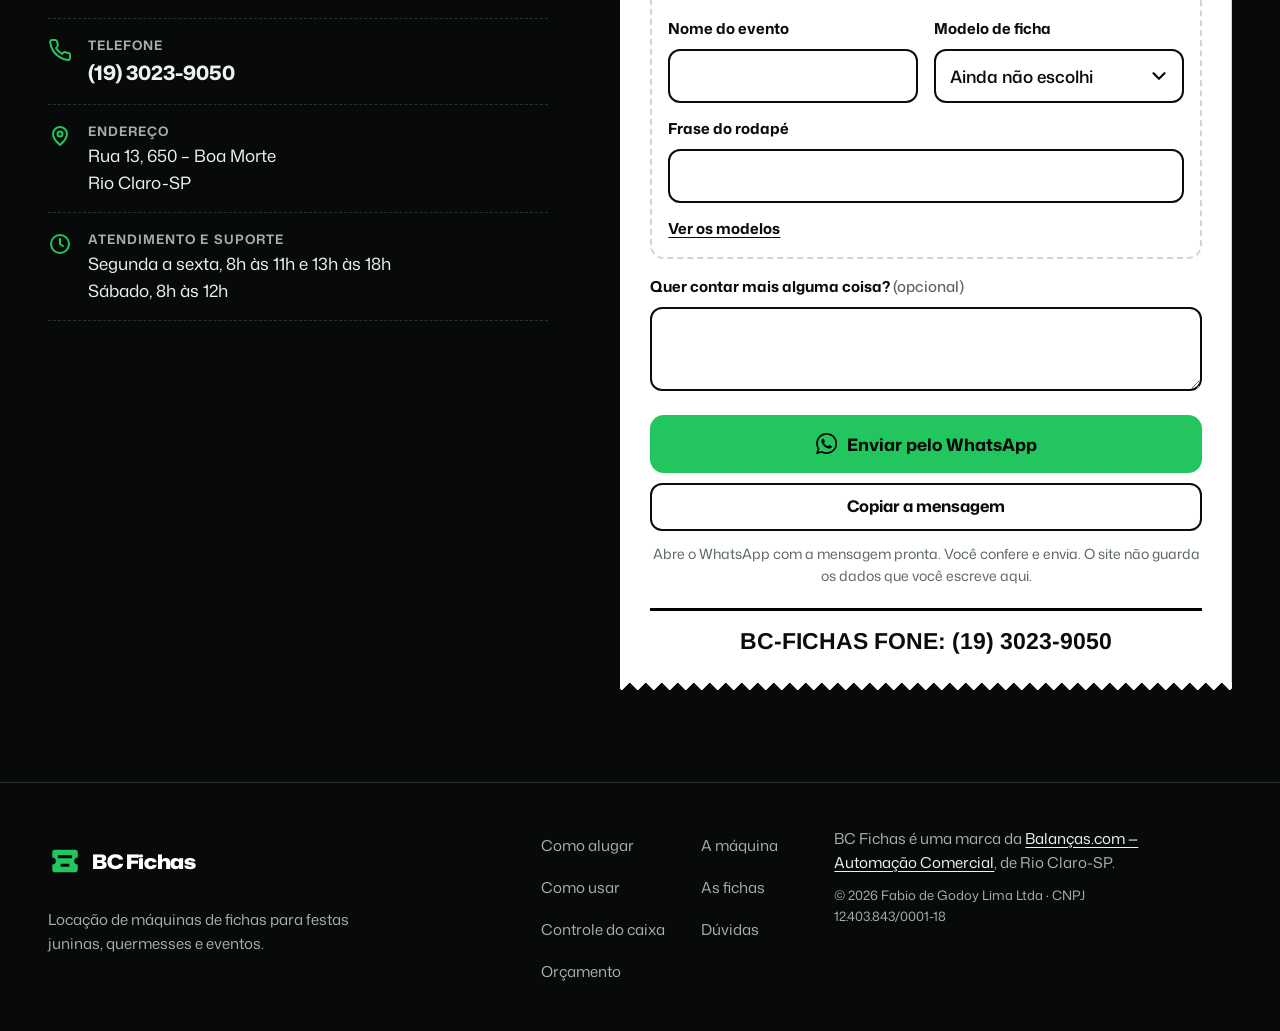
==== commit 3bee12ae: "Tela de venda com 12 produtos genéricos, também no visor das fotos da máquina Pedidos do responsável" ====
--- a/site/index.html
+++ b/site/index.html
@@ -16,7 +16,7 @@
 <meta property="og:title" content="BC Fichas | Locação de máquinas de fichas para eventos">
 <meta property="og:description" content="Locação para festas juninas, quermesses e eventos. As fichas saem impressas na hora, com o nome do seu evento.">
 <meta property="og:url" content="https://bcfichas.balancass.com/">
-<meta property="og:image" content="https://bcfichas.balancass.com/img/compartilhar.jpg?v=2">
+<meta property="og:image" content="https://bcfichas.balancass.com/img/compartilhar.jpg?v=3">
 <meta property="og:image:type" content="image/jpeg">
 <meta property="og:image:width" content="1200">
 <meta property="og:image:height" content="630">
@@ -30,7 +30,7 @@
 
 <link rel="preload" href="fonts/mona-sans-latin.woff2" as="font" type="font/woff2" crossorigin>
 <link rel="preload" as="image" type="image/webp" fetchpriority="high"
-      imagesrcset="img/maquina/maquina-frente-520.webp?v=2 520w, img/maquina/maquina-frente-800.webp?v=2 800w, img/maquina/maquina-frente-1200.webp?v=2 1200w"
+      imagesrcset="img/maquina/maquina-frente-520.webp?v=3 520w, img/maquina/maquina-frente-800.webp?v=3 800w, img/maquina/maquina-frente-1200.webp?v=3 1200w"
       imagesizes="(min-width: 1000px) 50vw, 92vw">
 <link rel="stylesheet" href="css/site.css?v=14">
 <noscript><style>:root { --f-ficha: "Ficha", Arial, "Liberation Sans", "Helvetica Neue", Helvetica, sans-serif; }</style></noscript>
@@ -59,7 +59,7 @@
       "about": { "@id": "https://bcfichas.balancass.com/#servico" },
       "primaryImageOfPage": {
         "@type": "ImageObject",
-        "url": "https://bcfichas.balancass.com/img/compartilhar.jpg?v=2",
+        "url": "https://bcfichas.balancass.com/img/compartilhar.jpg?v=3",
         "width": 1200,
         "height": 630
       },
@@ -74,7 +74,7 @@
       "category": "Locação de equipamentos para eventos",
       "description": "Locação de máquinas de fichas para festas juninas, quermesses e eventos. A máquina vai programada com os produtos, os preços e o logotipo do evento. O treinamento está incluído e as bobinas são consignadas.",
       "url": "https://bcfichas.balancass.com/",
-      "image": "https://bcfichas.balancass.com/img/compartilhar.jpg?v=2",
+      "image": "https://bcfichas.balancass.com/img/compartilhar.jpg?v=3",
       "brand": { "@type": "Brand", "name": "BC Fichas" },
       "provider": { "@id": "https://bcfichas.balancass.com/#empresa" }
     },
@@ -85,7 +85,7 @@
       "legalName": "Fabio de Godoy Lima Ltda",
       "taxID": "12.403.843/0001-18",
       "url": "https://balancass.com/",
-      "image": "https://bcfichas.balancass.com/img/compartilhar.jpg?v=2",
+      "image": "https://bcfichas.balancass.com/img/compartilhar.jpg?v=3",
       "telephone": "+55-19-3023-9050",
       "address": {
         "@type": "PostalAddress",
@@ -230,10 +230,10 @@
       <div class="bilhete">
         <div class="bilhete__palco">
           <div class="bilhete__topo" aria-hidden="true"></div>
-          <img class="heroi__foto" src="img/maquina/maquina-frente-800.webp?v=2"
-               srcset="img/maquina/maquina-frente-520.webp?v=2 520w, img/maquina/maquina-frente-800.webp?v=2 800w, img/maquina/maquina-frente-1200.webp?v=2 1200w"
+          <img class="heroi__foto" src="img/maquina/maquina-frente-800.webp?v=3"
+               srcset="img/maquina/maquina-frente-520.webp?v=3 520w, img/maquina/maquina-frente-800.webp?v=3 800w, img/maquina/maquina-frente-1200.webp?v=3 1200w"
                sizes="(min-width: 1000px) 50vw, 92vw" width="1200" height="1050" fetchpriority="high" decoding="async"
-               alt="Máquina de fichas da BC Fichas: terminal preto com a impressora à esquerda e a tela de toque mostrando os botões dos produtos e o total do pedido.">
+               alt="Máquina de fichas da BC Fichas: terminal preto com a impressora à esquerda e a tela de toque mostrando os botões dos produtos, cada um com a sua imagem, e o total do pedido.">
           <div class="ficha heroi__ficha" aria-hidden="true">
             <div class="ficha__c">
               <p class="f-evento" style="--t:24">FESTA JUNINA</p>
@@ -296,8 +296,8 @@
 
     <div class="anatomia">
       <figure class="anatomia__foto">
-        <img src="img/maquina/maquina-cima-800.webp?v=2"
-             srcset="img/maquina/maquina-cima-520.webp?v=2 520w, img/maquina/maquina-cima-800.webp?v=2 800w, img/maquina/maquina-cima-1200.webp?v=2 1172w"
+        <img src="img/maquina/maquina-cima-800.webp?v=3"
+             srcset="img/maquina/maquina-cima-520.webp?v=3 520w, img/maquina/maquina-cima-800.webp?v=3 800w, img/maquina/maquina-cima-1200.webp?v=3 1172w"
              sizes="(min-width: 1000px) 46vw, 92vw" width="1172" height="1080" loading="lazy" decoding="async"
              alt="A máquina vista de cima, com a gaveta de dinheiro aberta: impressora à esquerda, tela de toque à direita e gaveta com divisórias na frente.">
         <span class="marco" data-marco="1" style="--x:22%;--y:30%" aria-hidden="true">1</span>
@@ -424,9 +424,9 @@
     </ol>
 
     <div class="destaque">
-      <a class="passo__img passo__img--tela destaque__img" href="img/sistema/tela-venda-imagens-960.webp" data-amplia data-legenda="Tela de venda com imagens nos botões dos produtos." aria-label="Ampliar a tela de venda com imagens nos botões">
-        <img src="img/sistema/tela-venda-imagens-640.webp" srcset="img/sistema/tela-venda-imagens-640.webp 640w, img/sistema/tela-venda-imagens-960.webp 960w" sizes="(min-width: 760px) 420px, 86vw" width="640" height="400" loading="lazy" decoding="async"
-             alt="Tela de venda do BC Fichas com imagens nos botões: cada produto aparece com a sua figura, o nome e o preço, e o pedido com o total fica à direita.">
+      <a class="passo__img passo__img--tela destaque__img" href="img/sistema/tela-venda-produtos-1024.webp" data-amplia data-legenda="Tela de venda com imagens nos botões dos produtos (cardápio de exemplo)." aria-label="Ampliar a tela de venda com imagens nos botões">
+        <img src="img/sistema/tela-venda-produtos-640.webp" srcset="img/sistema/tela-venda-produtos-640.webp 640w, img/sistema/tela-venda-produtos-1024.webp 1024w" sizes="(min-width: 760px) 420px, 86vw" width="640" height="375" loading="lazy" decoding="async"
+             alt="Tela de venda do BC Fichas com imagens nos botões: doze produtos de exemplo, como salgados, massas, pizza, doces, cerveja, refrigerante e água, cada um com a sua figura, o nome e o preço; o pedido com o total fica à direita.">
         <svg class="i foto__lupa" aria-hidden="true"><use href="#i-lupa"/></svg>
       </a>
       <div class="destaque__texto">
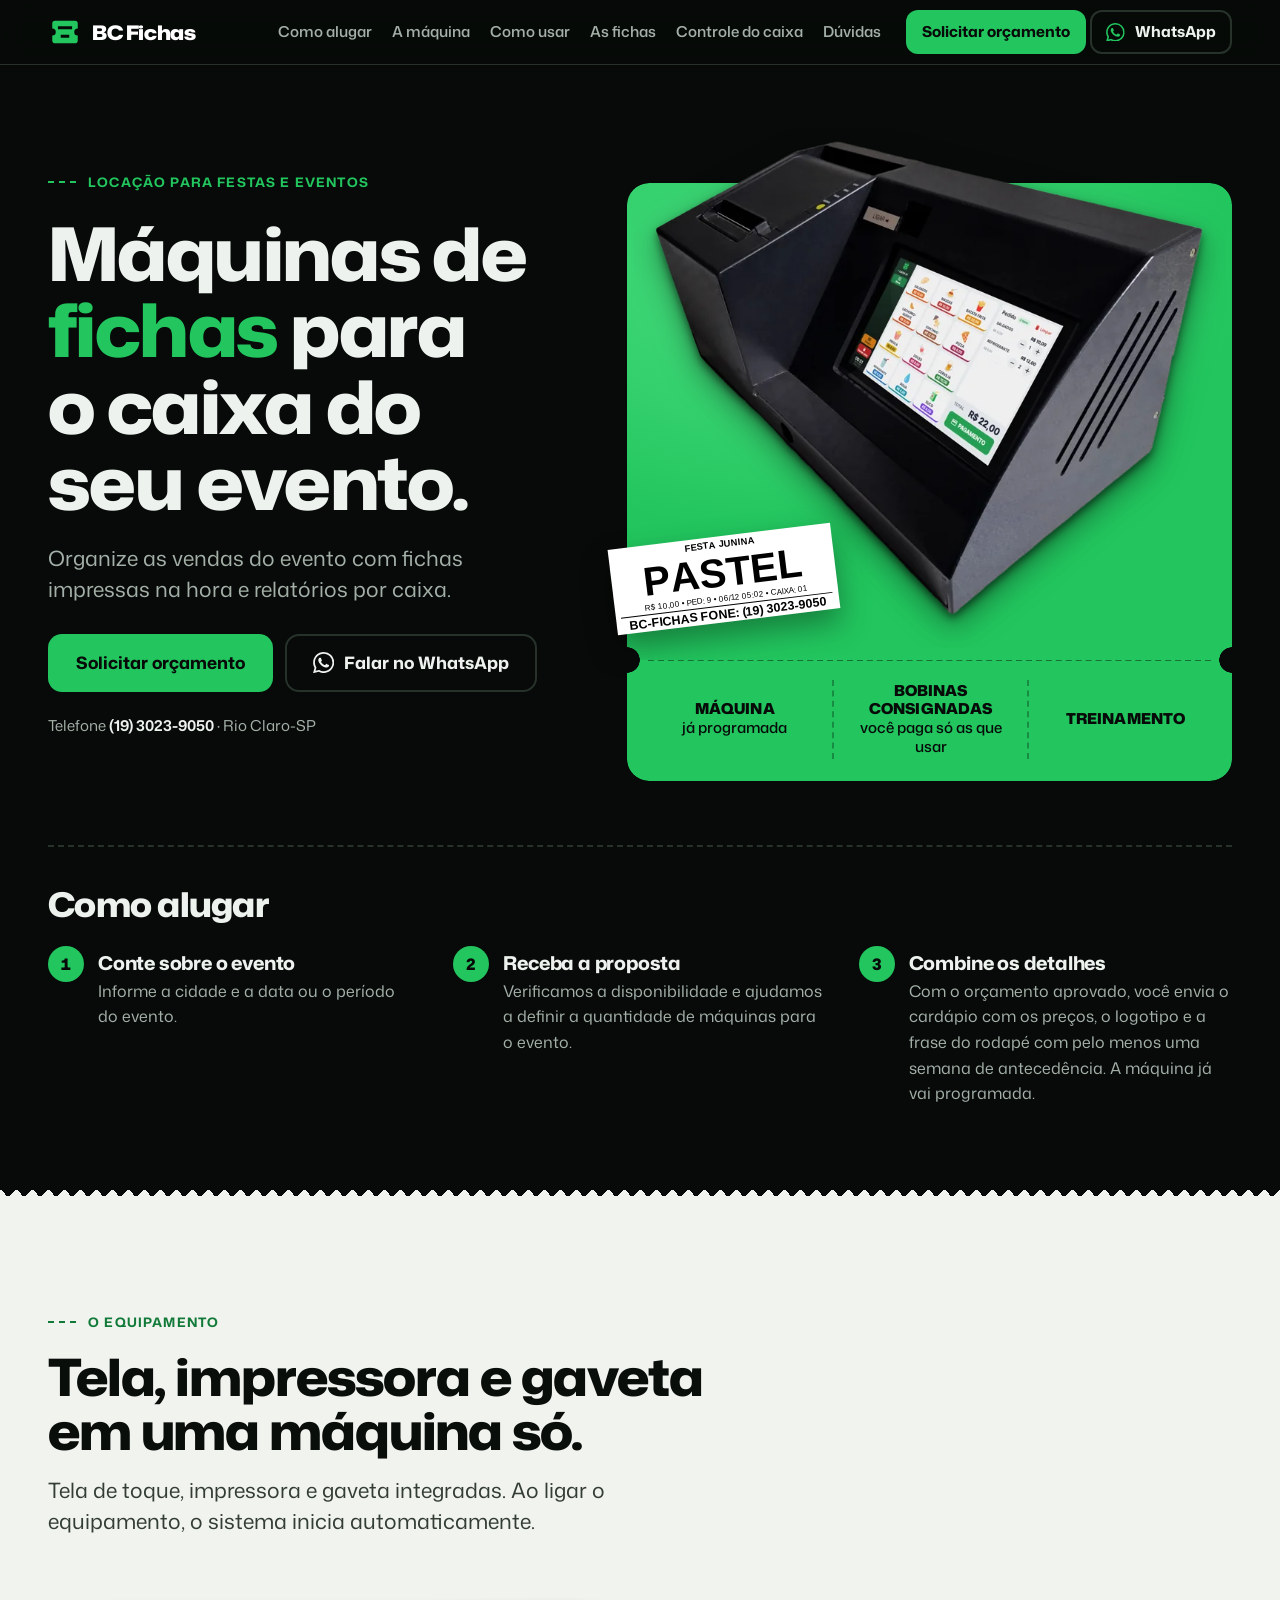
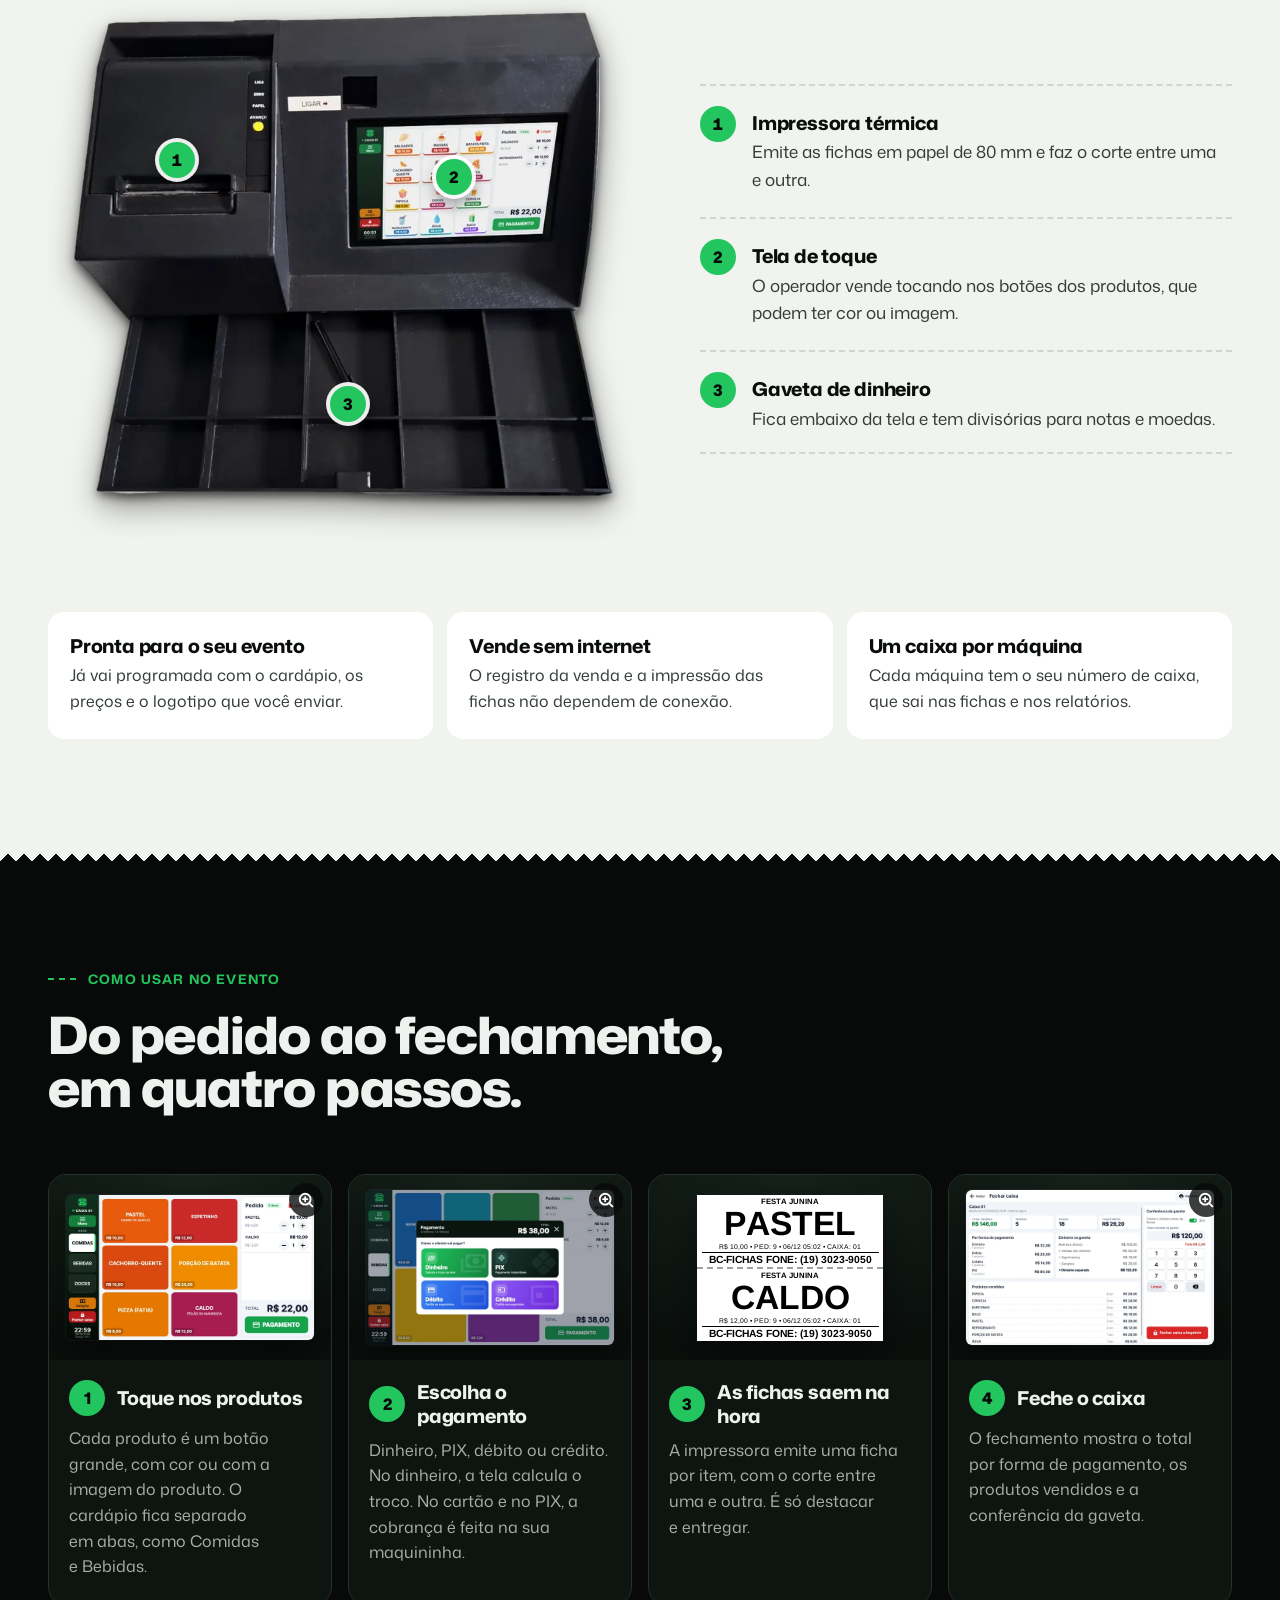
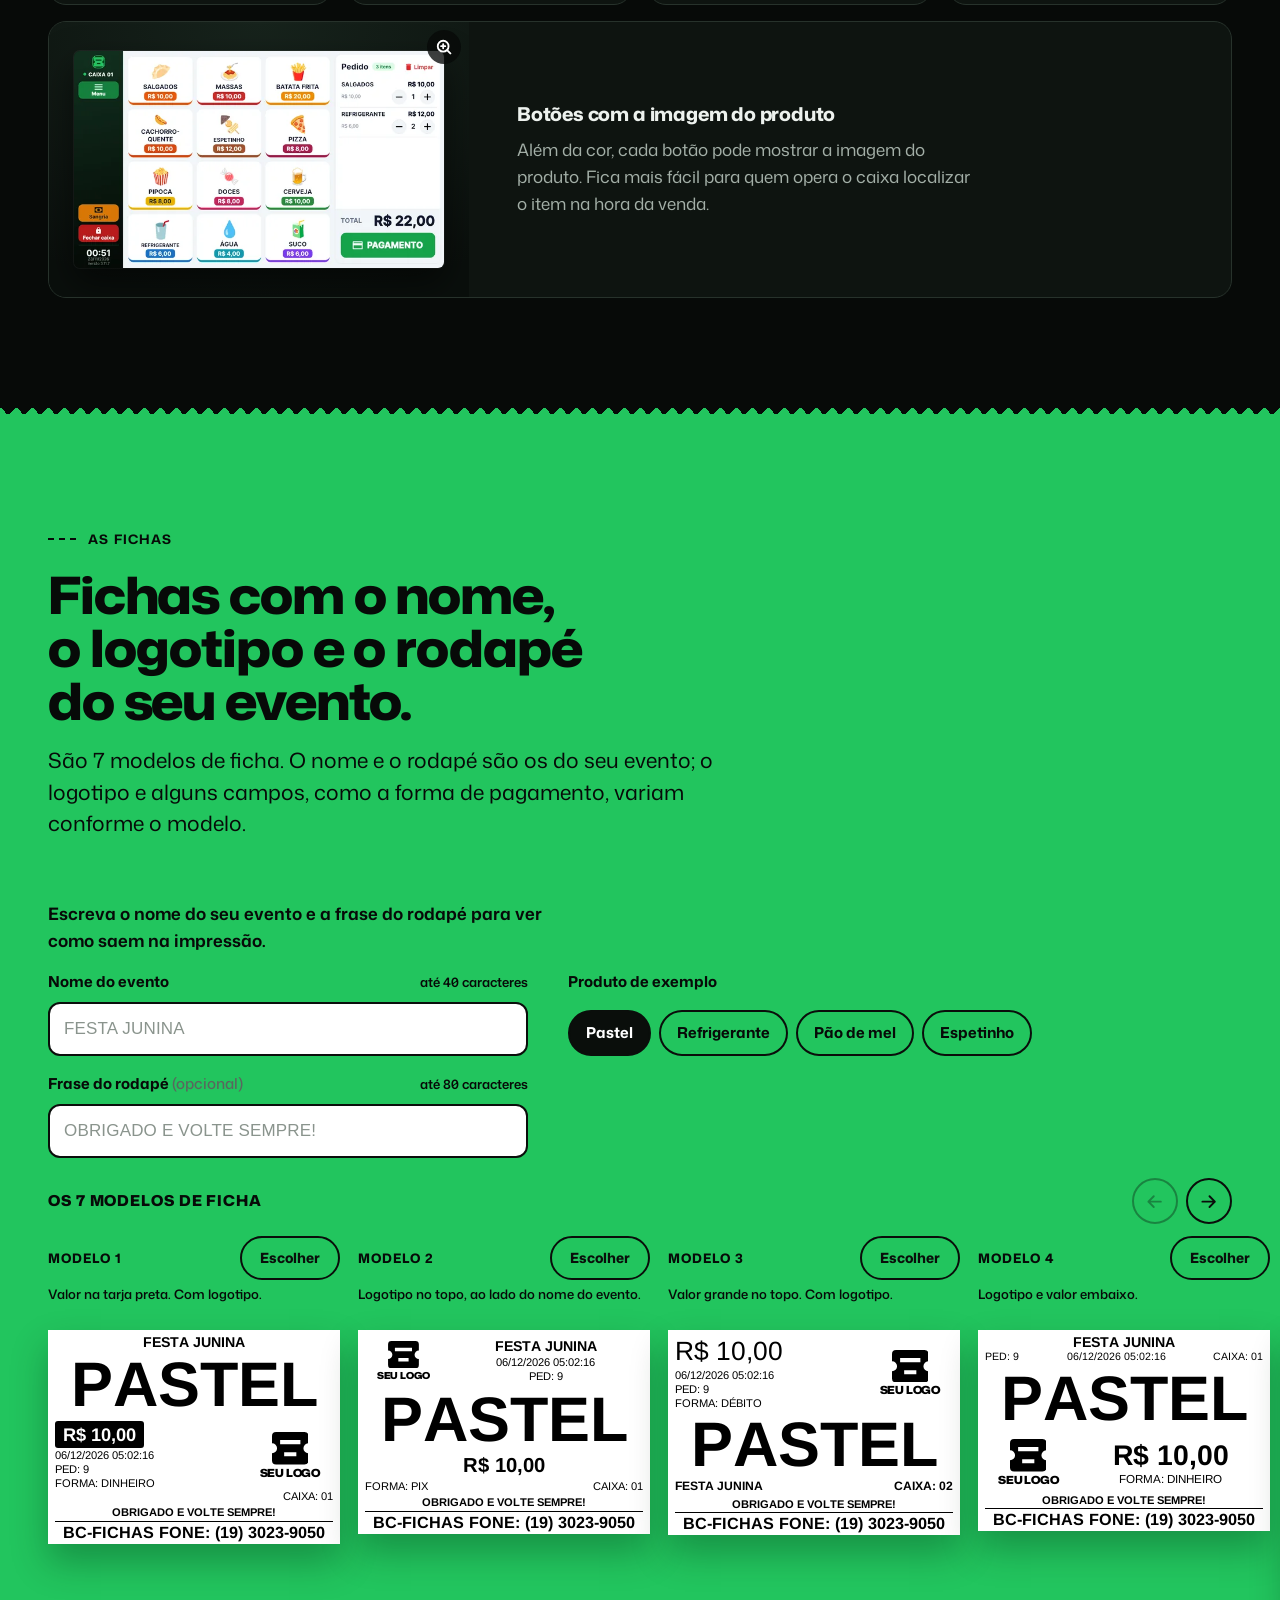
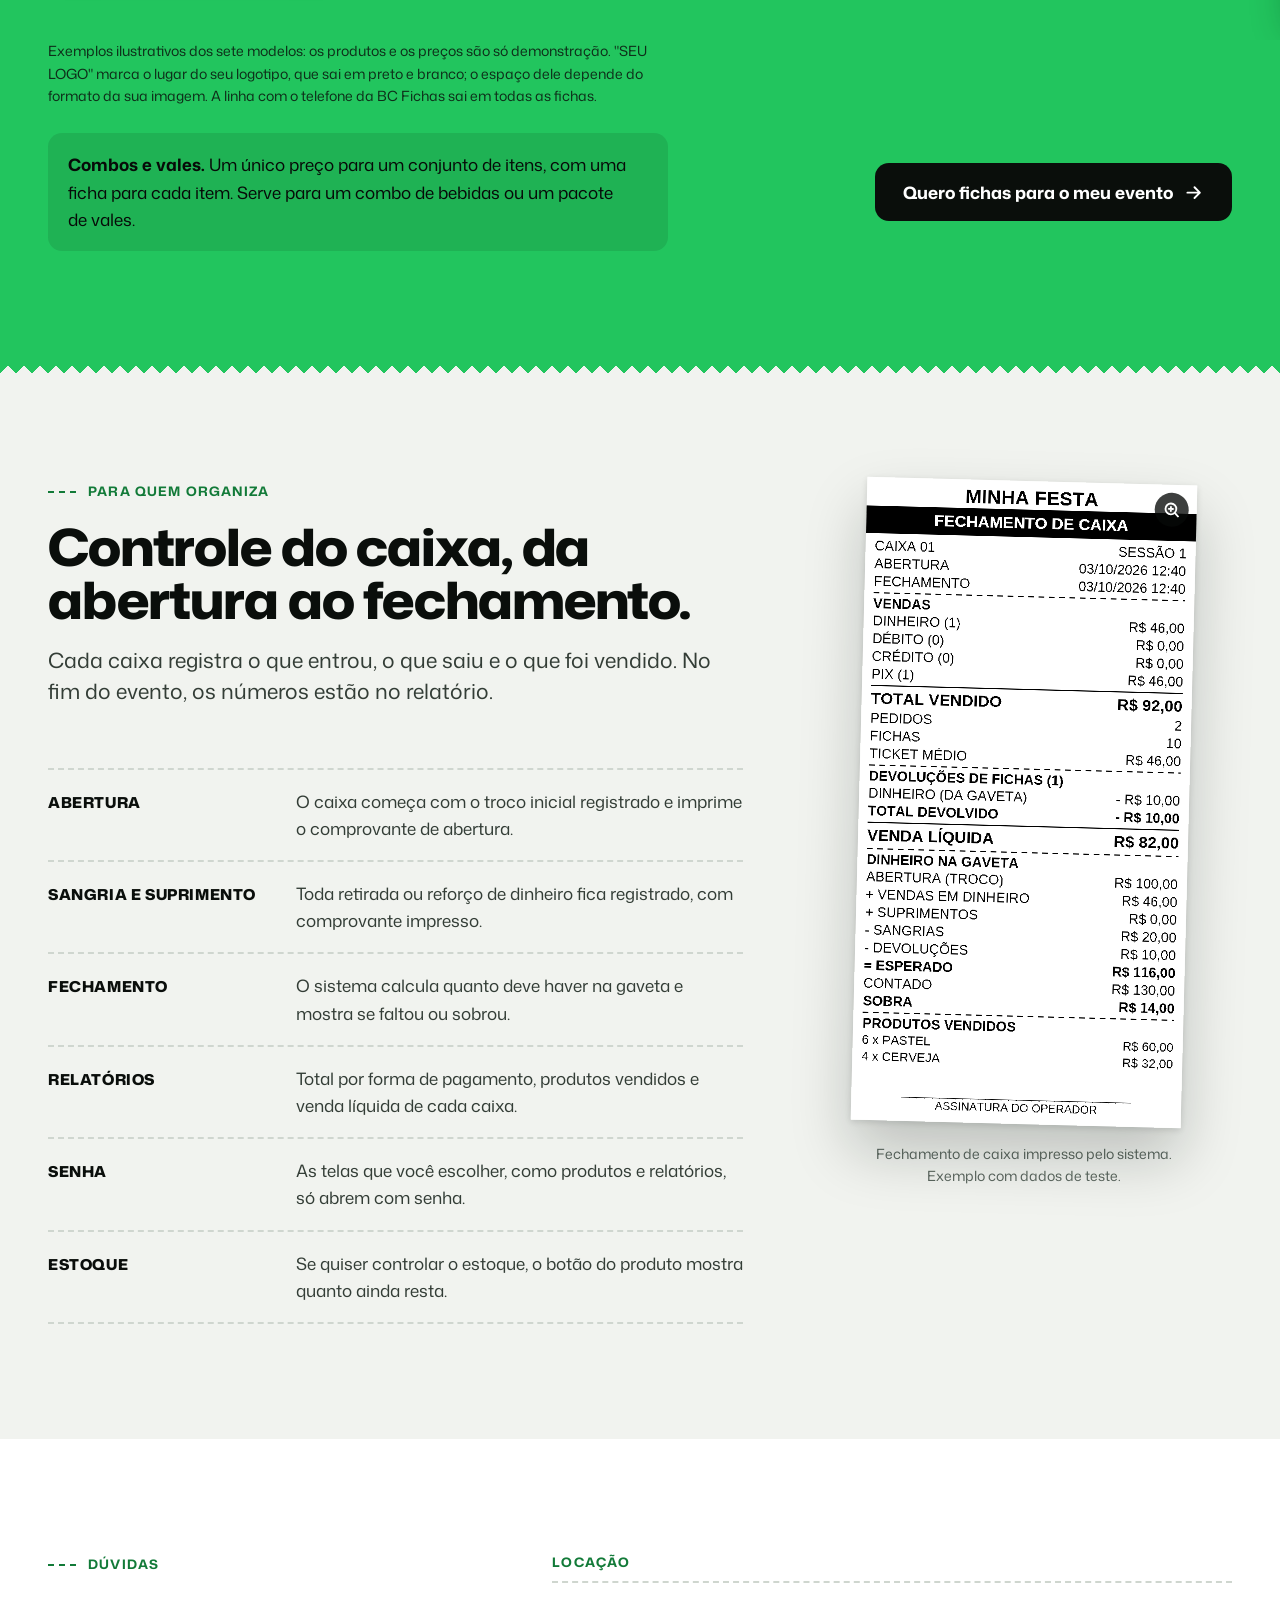
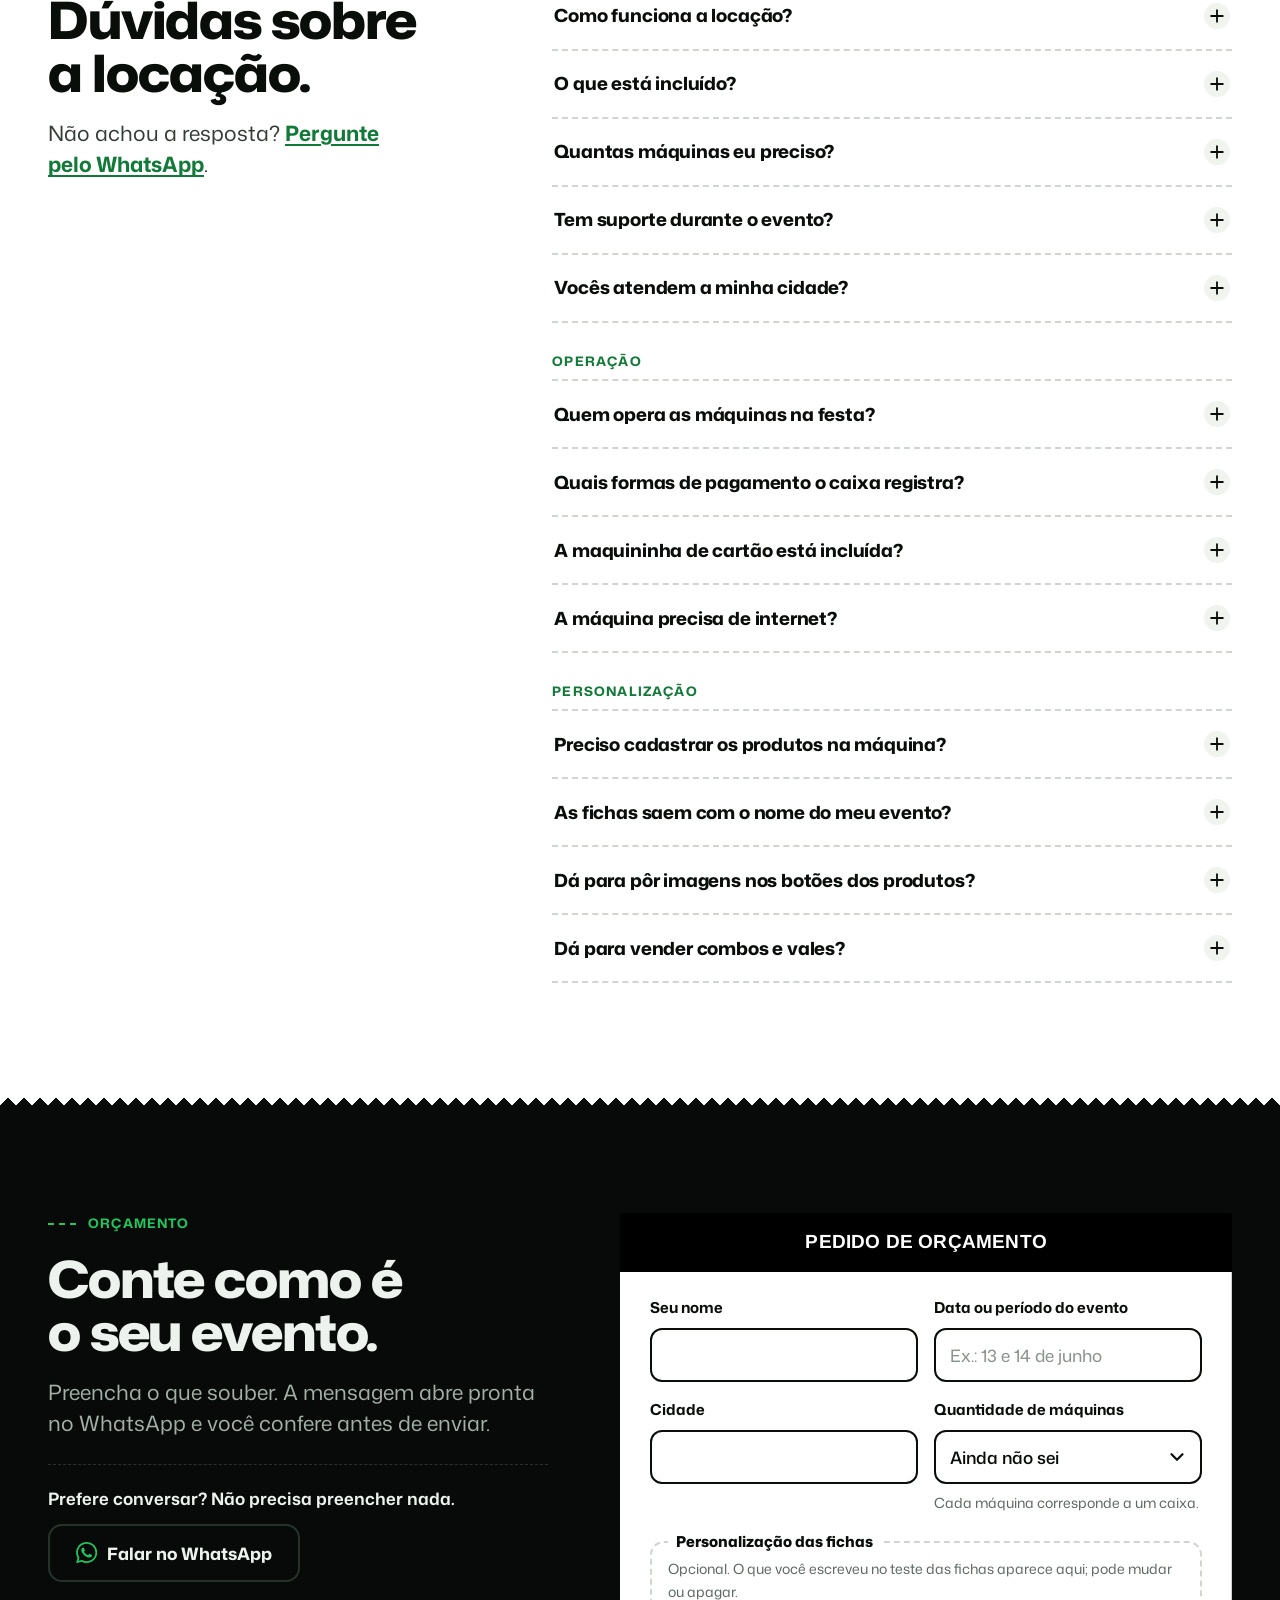
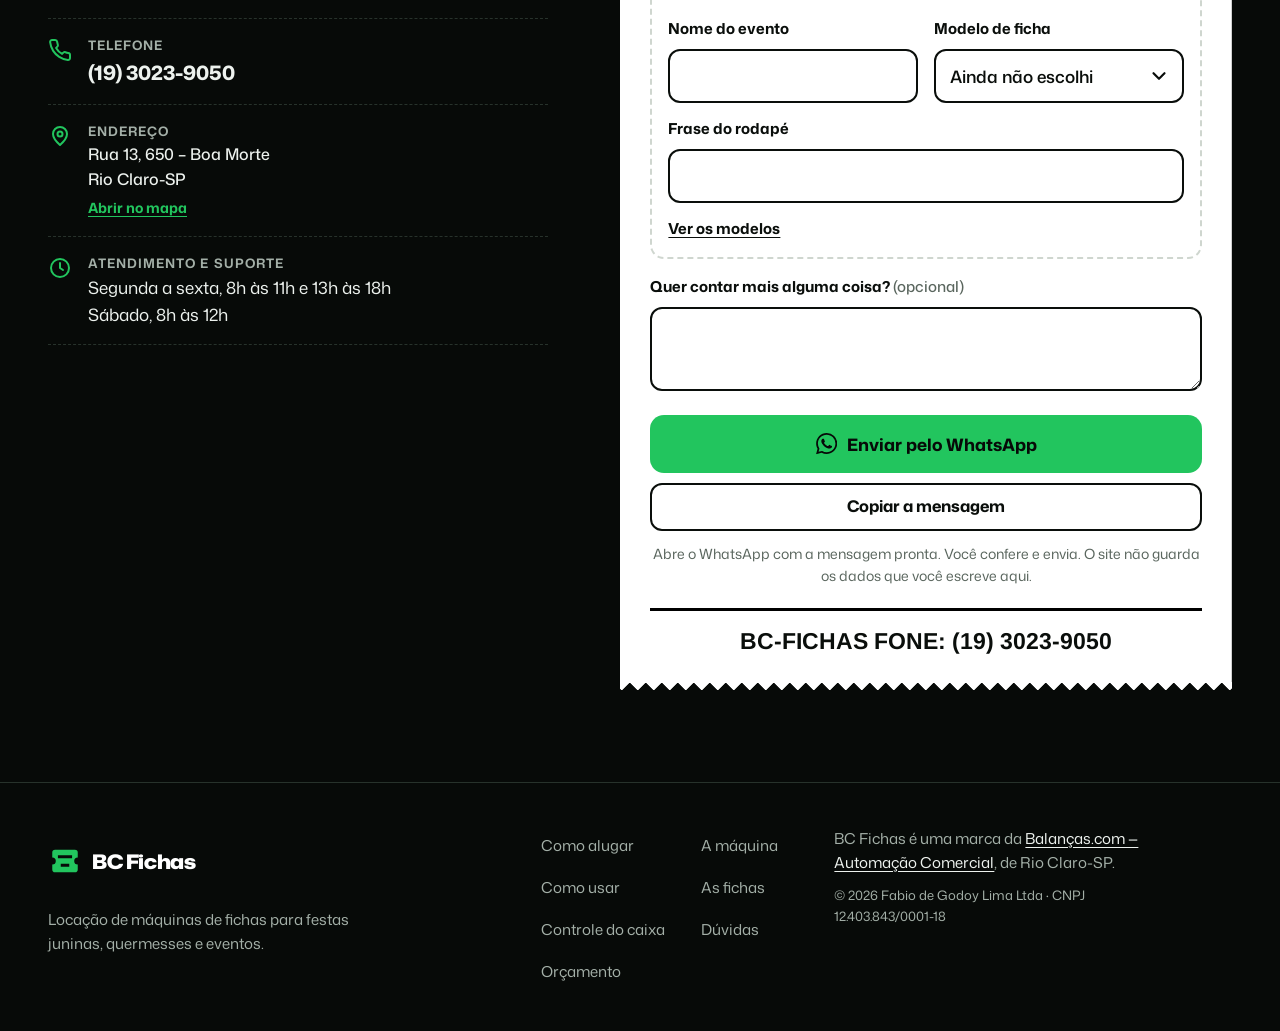
==== commit 60f7c1c2: "Endereço ligado ao Google Maps A pedido do responsável (23/11/2026): tocar no endereço da seção de o" ====
--- a/site/index.html
+++ b/site/index.html
@@ -32,7 +32,7 @@
 <link rel="preload" as="image" type="image/webp" fetchpriority="high"
       imagesrcset="img/maquina/maquina-frente-520.webp?v=3 520w, img/maquina/maquina-frente-800.webp?v=3 800w, img/maquina/maquina-frente-1200.webp?v=3 1200w"
       imagesizes="(min-width: 1000px) 50vw, 92vw">
-<link rel="stylesheet" href="css/site.css?v=14">
+<link rel="stylesheet" href="css/site.css?v=15">
 <noscript><style>:root { --f-ficha: "Ficha", Arial, "Liberation Sans", "Helvetica Neue", Helvetica, sans-serif; }</style></noscript>
 
 <script type="application/ld+json">
@@ -95,6 +95,7 @@
         "postalCode": "13500-120",
         "addressCountry": "BR"
       },
+      "hasMap": "https://www.google.com/maps/search/?api=1&query=Rua%2013%2C%20650%20-%20Boa%20Morte%2C%20Rio%20Claro%20-%20SP%2C%2013500-120",
       "openingHoursSpecification": [
         { "@type": "OpeningHoursSpecification", "dayOfWeek": ["Monday", "Tuesday", "Wednesday", "Thursday", "Friday"], "opens": "08:00", "closes": "11:00" },
         { "@type": "OpeningHoursSpecification", "dayOfWeek": ["Monday", "Tuesday", "Wednesday", "Thursday", "Friday"], "opens": "13:00", "closes": "18:00" },
@@ -874,7 +875,7 @@
       </li>
       <li>
         <svg class="i" aria-hidden="true"><use href="#i-pino"/></svg>
-        <div><span>Endereço</span><p>Rua 13, 650 – Boa Morte<br>Rio Claro-SP</p></div>
+        <div><span>Endereço</span><a class="contatos__mapa" href="https://www.google.com/maps/search/?api=1&amp;query=Rua%2013%2C%20650%20-%20Boa%20Morte%2C%20Rio%20Claro%20-%20SP%2C%2013500-120" target="_blank" rel="noopener">Rua 13, 650 – Boa Morte<br>Rio Claro-SP<small>Abrir no mapa</small></a></div>
       </li>
       <li>
         <svg class="i" aria-hidden="true"><use href="#i-hora"/></svg>
--- a/site/css/site.css
+++ b/site/css/site.css
@@ -658,6 +658,10 @@
 .contatos a { font-size: 1.25rem; font-weight: 750; font-stretch: 106%; text-decoration: none; }
 .contatos a:hover { color: var(--verde); }
 .contatos p { color: var(--claro); }
+/* o endereço é um link para o mapa: mesmo jeito do texto, com o convite "Abrir no mapa" embaixo */
+.contatos a.contatos__mapa { display: inline-block; font-size: 1rem; font-weight: 500; font-stretch: 100%; color: var(--claro); }
+.contatos__mapa small { display: block; margin-top: 4px; font-size: 0.875rem; font-weight: 700; color: var(--verde); text-decoration: underline; text-underline-offset: 3px; }
+.contatos a.contatos__mapa:hover { color: var(--branco); }
 
 .ficha-form {
   position: relative; background: var(--branco); color: var(--tinta);
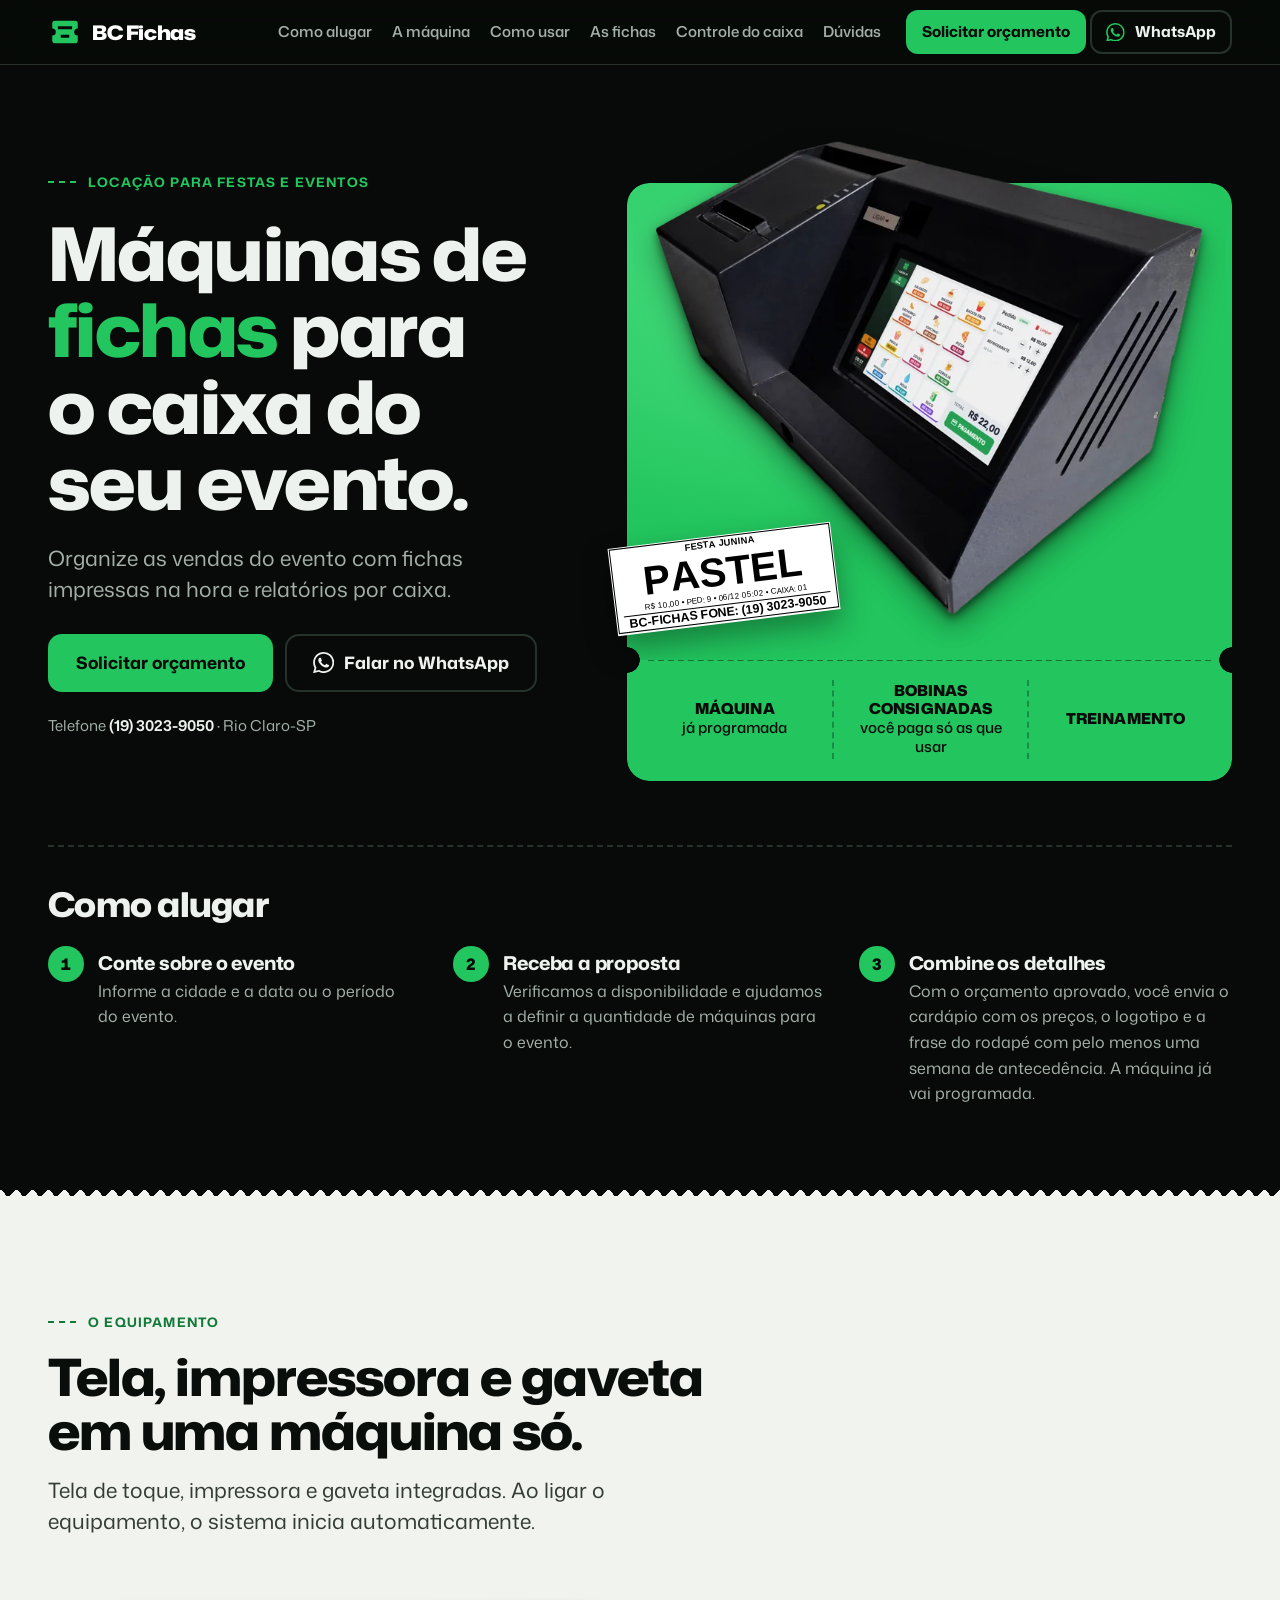
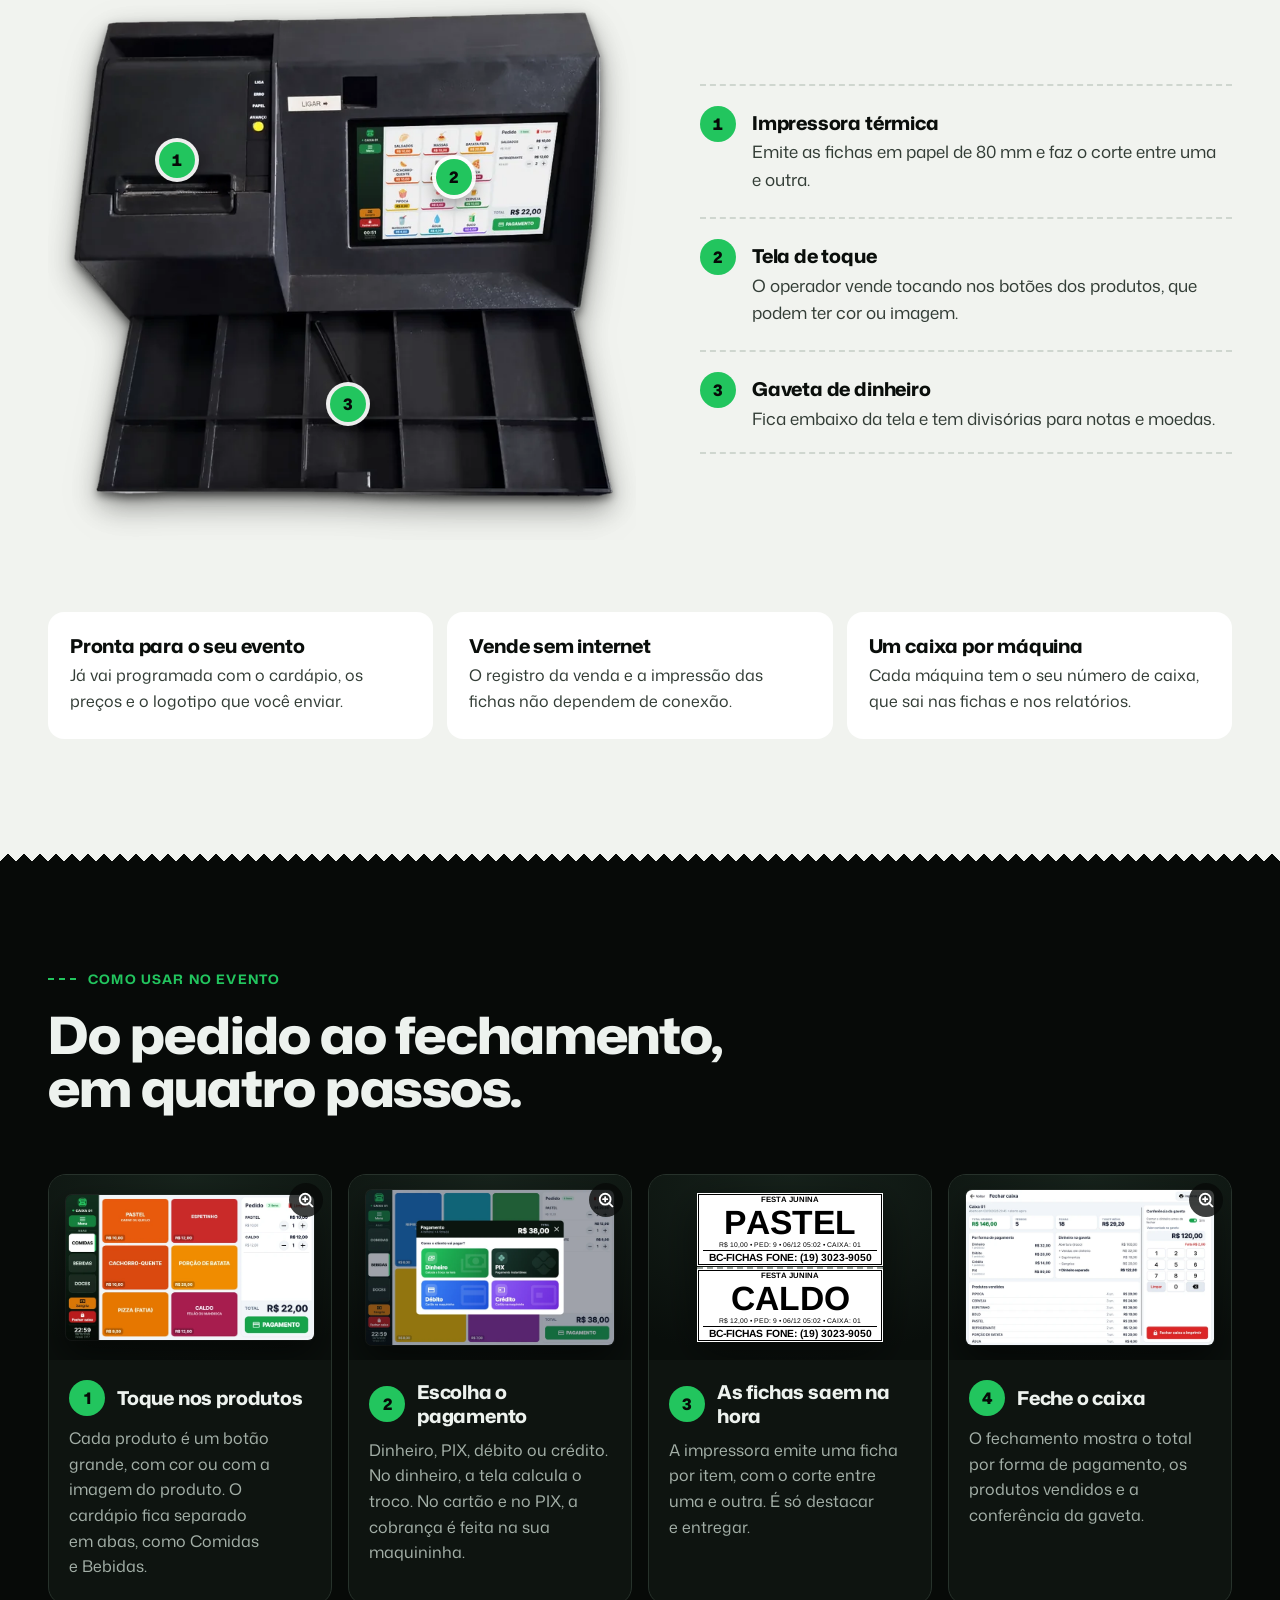
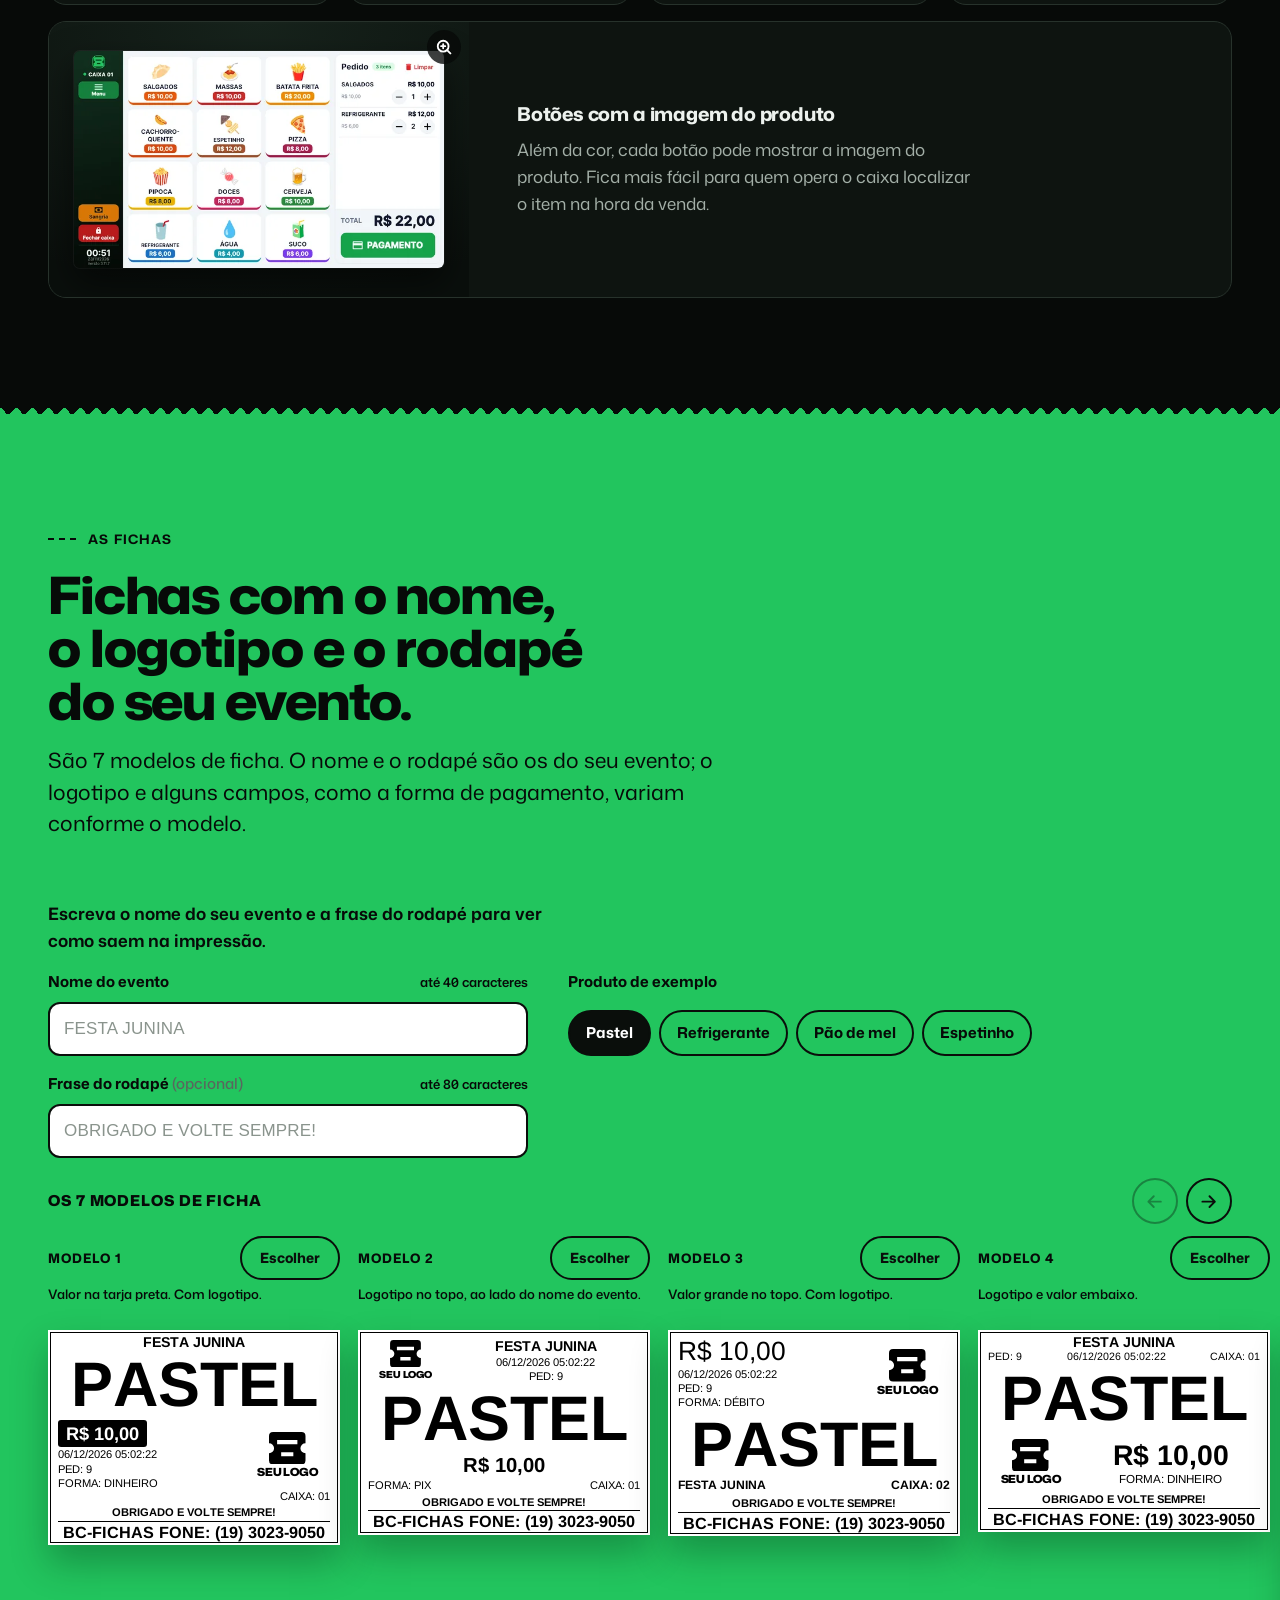
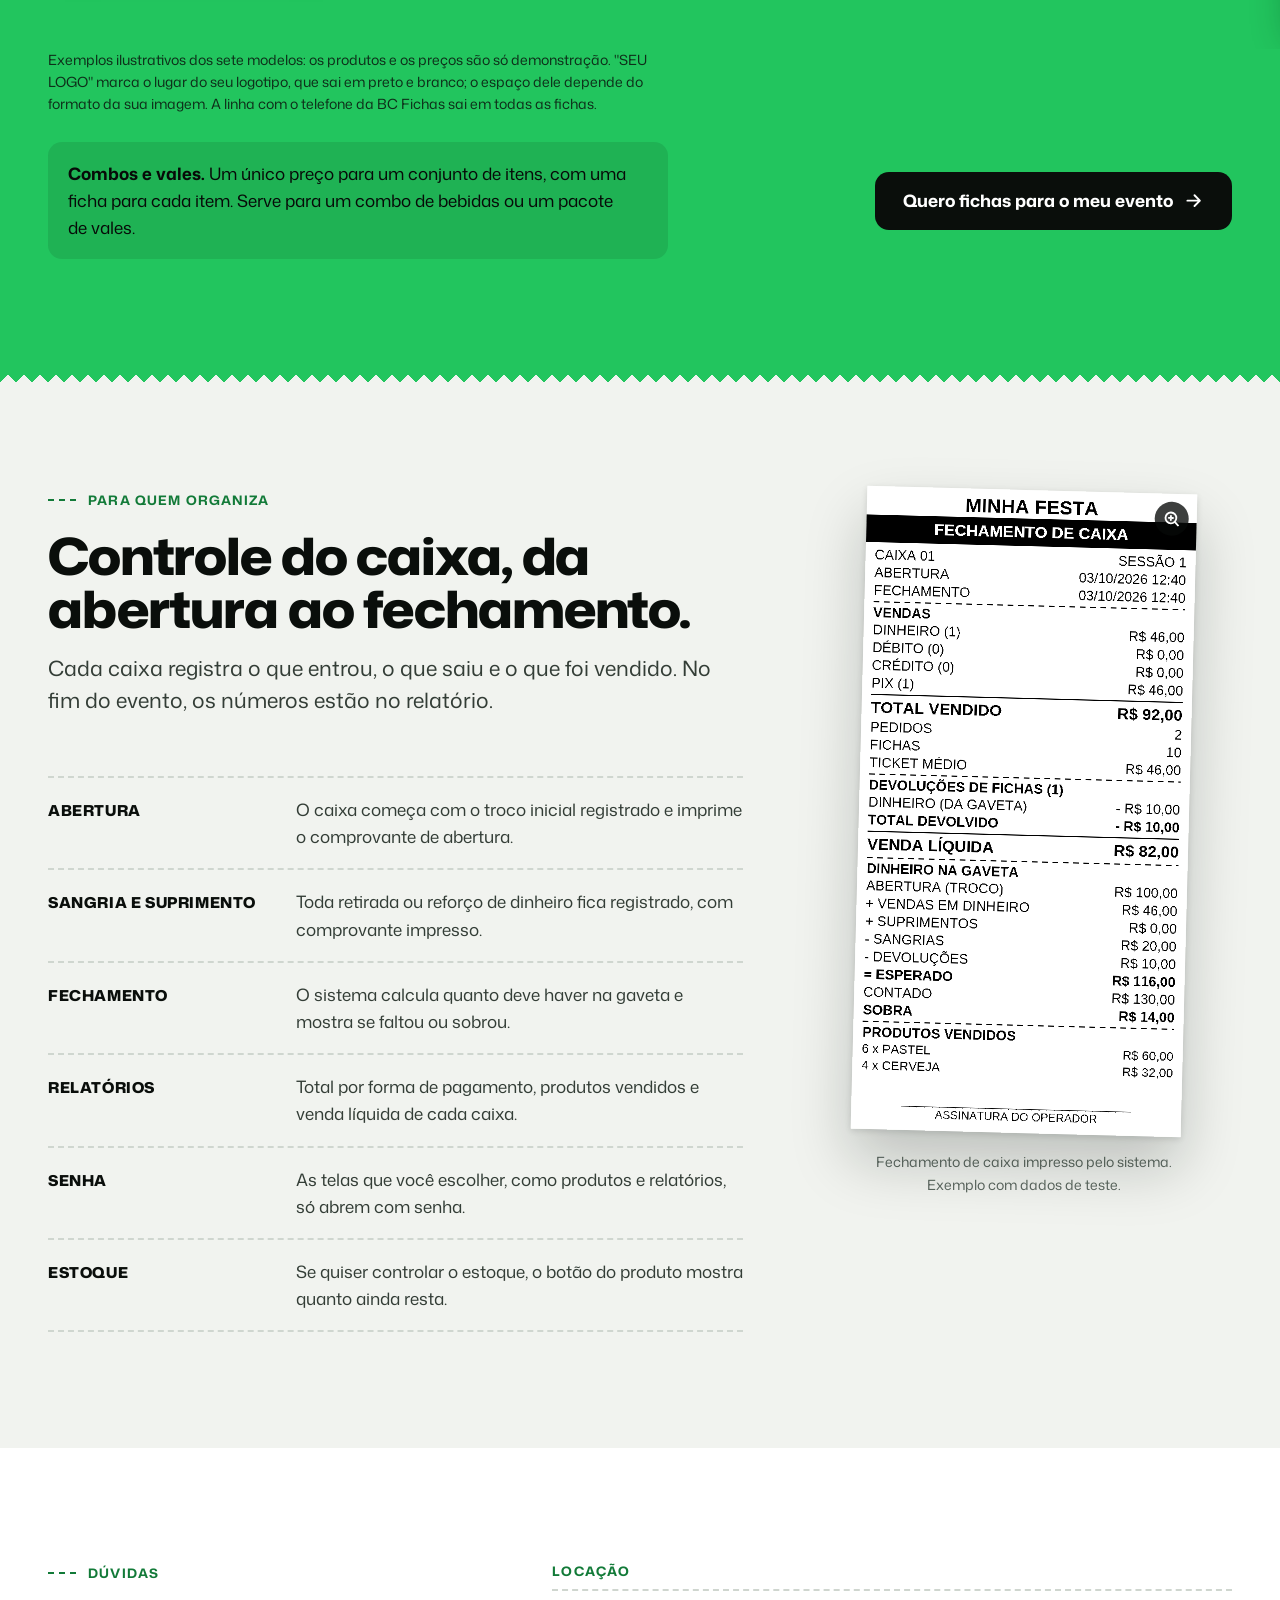
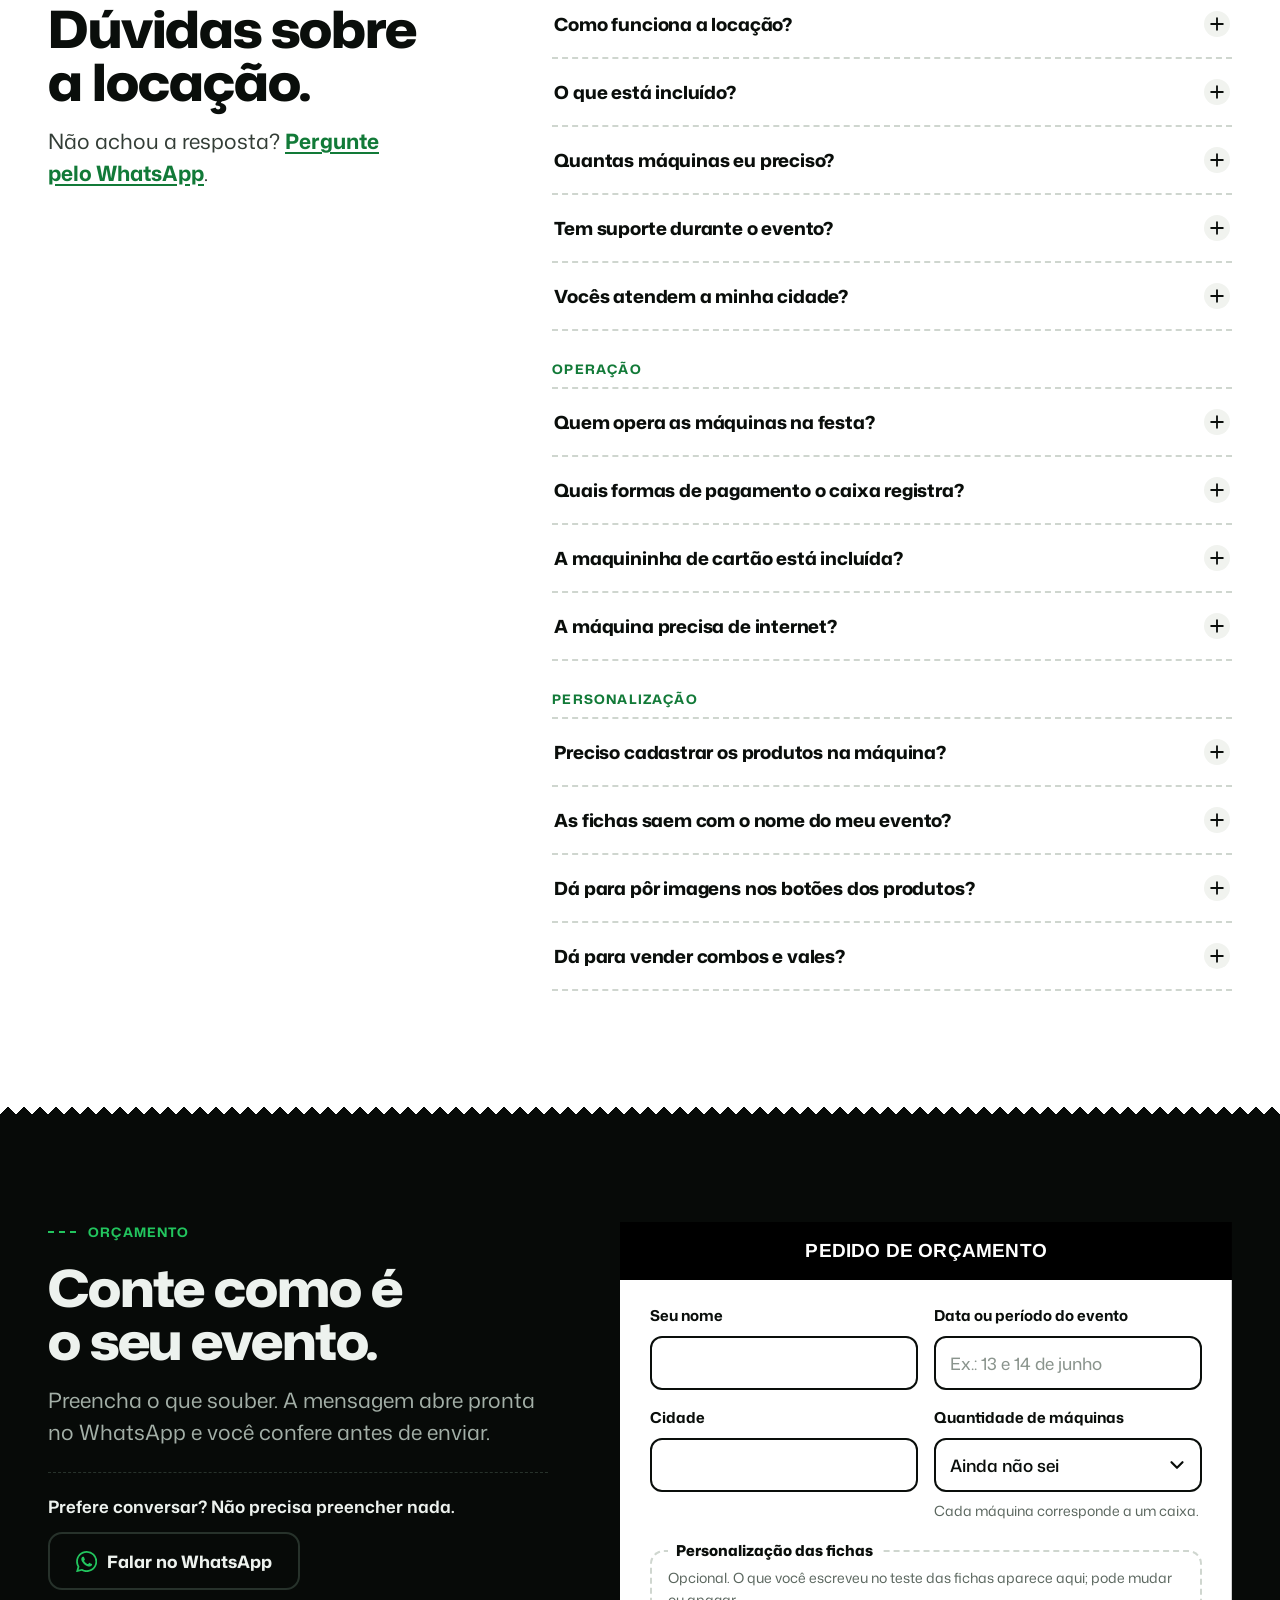
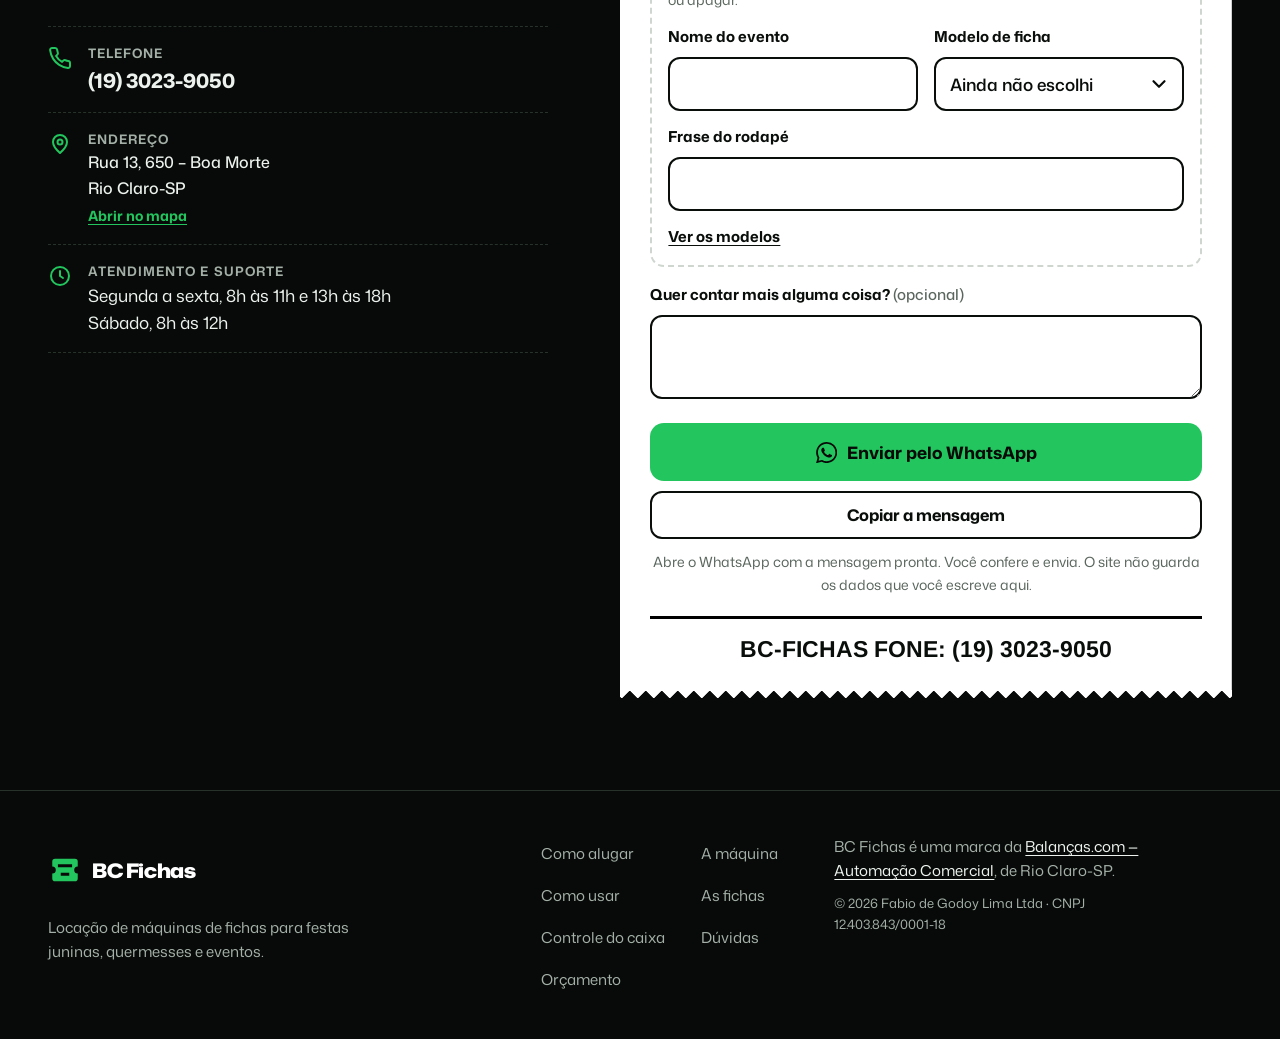
==== commit 80ece3e3: "Fichas com a moldura padrão do sistema; prévia comparada com as fichas reais Ao gerar fichas pelo pr" ====
--- a/site/index.html
+++ b/site/index.html
@@ -16,7 +16,7 @@
 <meta property="og:title" content="BC Fichas | Locação de máquinas de fichas para eventos">
 <meta property="og:description" content="Locação para festas juninas, quermesses e eventos. As fichas saem impressas na hora, com o nome do seu evento.">
 <meta property="og:url" content="https://bcfichas.balancass.com/">
-<meta property="og:image" content="https://bcfichas.balancass.com/img/compartilhar.jpg?v=3">
+<meta property="og:image" content="https://bcfichas.balancass.com/img/compartilhar.jpg?v=4">
 <meta property="og:image:type" content="image/jpeg">
 <meta property="og:image:width" content="1200">
 <meta property="og:image:height" content="630">
@@ -32,7 +32,7 @@
 <link rel="preload" as="image" type="image/webp" fetchpriority="high"
       imagesrcset="img/maquina/maquina-frente-520.webp?v=3 520w, img/maquina/maquina-frente-800.webp?v=3 800w, img/maquina/maquina-frente-1200.webp?v=3 1200w"
       imagesizes="(min-width: 1000px) 50vw, 92vw">
-<link rel="stylesheet" href="css/site.css?v=15">
+<link rel="stylesheet" href="css/site.css?v=16">
 <noscript><style>:root { --f-ficha: "Ficha", Arial, "Liberation Sans", "Helvetica Neue", Helvetica, sans-serif; }</style></noscript>
 
 <script type="application/ld+json">
@@ -59,7 +59,7 @@
       "about": { "@id": "https://bcfichas.balancass.com/#servico" },
       "primaryImageOfPage": {
         "@type": "ImageObject",
-        "url": "https://bcfichas.balancass.com/img/compartilhar.jpg?v=3",
+        "url": "https://bcfichas.balancass.com/img/compartilhar.jpg?v=4",
         "width": 1200,
         "height": 630
       },
@@ -74,7 +74,7 @@
       "category": "Locação de equipamentos para eventos",
       "description": "Locação de máquinas de fichas para festas juninas, quermesses e eventos. A máquina vai programada com os produtos, os preços e o logotipo do evento. O treinamento está incluído e as bobinas são consignadas.",
       "url": "https://bcfichas.balancass.com/",
-      "image": "https://bcfichas.balancass.com/img/compartilhar.jpg?v=3",
+      "image": "https://bcfichas.balancass.com/img/compartilhar.jpg?v=4",
       "brand": { "@type": "Brand", "name": "BC Fichas" },
       "provider": { "@id": "https://bcfichas.balancass.com/#empresa" }
     },
@@ -85,7 +85,7 @@
       "legalName": "Fabio de Godoy Lima Ltda",
       "taxID": "12.403.843/0001-18",
       "url": "https://balancass.com/",
-      "image": "https://bcfichas.balancass.com/img/compartilhar.jpg?v=3",
+      "image": "https://bcfichas.balancass.com/img/compartilhar.jpg?v=4",
       "telephone": "+55-19-3023-9050",
       "address": {
         "@type": "PostalAddress",
@@ -930,6 +930,6 @@
   <div class="amplia__img" tabindex="0"><img id="amplia-img" src="[data-uri]" alt=""></div>
 </dialog>
 
-<script src="js/site.js?v=7" defer></script>
+<script src="js/site.js?v=8" defer></script>
 </body>
 </html>
--- a/site/css/site.css
+++ b/site/css/site.css
@@ -455,7 +455,13 @@
   font-family: var(--f-ficha); font-weight: 400; line-height: 1.15;
   font-kerning: none; /* a impressora mede as letras sem ajuste entre pares; a prévia faz igual */
 }
-.ficha__c { display: flex; flex-direction: column; padding: calc(8 * var(--u)) calc(14 * var(--u)) calc(4 * var(--u)); }
+/* A moldura é o padrão do sistema: um traço de 3 pontos a 3 da beirada do papel. Com ela a margem do texto
+   passa de 14 para 20 pontos (3 de folga + 3 de traço + 14 por dentro) e sobram 8 em cima e 8 embaixo. */
+.ficha__c {
+  display: flex; flex-direction: column;
+  margin: calc(3 * var(--u)); border: max(1px, calc(3 * var(--u))) solid #000;
+  padding: calc(2 * var(--u)) calc(14 * var(--u)) calc(2 * var(--u));
+}
 .ficha p, .ficha .f-l { white-space: nowrap; }
 .ficha .f-l { display: block; }
 .f-evento { font-weight: 700; font-size: calc(var(--t, 28) * var(--u)); text-align: center; }
@@ -503,10 +509,14 @@
   background: #000; color: #fff; font-weight: 700; font-size: calc(46 * var(--u)); line-height: 1.15;
 }
 .f-faixa {
-  margin: calc(-8 * var(--u)) calc(-14 * var(--u)) calc(8 * var(--u)); padding: calc(8 * var(--u)) calc(14 * var(--u));
+  margin: calc(-2 * var(--u)) calc(-14 * var(--u)) calc(8 * var(--u)); padding: calc(8 * var(--u)) calc(14 * var(--u)); /* a faixa encosta na moldura */
   background: #000; color: #fff; font-weight: 700; font-size: calc(30 * var(--u)); text-align: center;
 }
 .f-pontilhado { border: 0; border-top: max(1px, calc(2 * var(--u))) dashed #000; margin: calc(5 * var(--u)) 0; }
+/* modelo 5: os espaços em volta das duas linhas tracejadas e a altura do nome, como no sistema */
+.ficha--m5 .f-evento { line-height: 1.23; }
+.ficha--m5 .f-pontilhado { margin: calc(8 * var(--u)) 0 calc(10 * var(--u)); }
+.ficha--m5 .f-pontilhado ~ .f-pontilhado { margin: calc(10 * var(--u)) 0 calc(4 * var(--u)); }
 .f-dir { text-align: right; font-size: calc(22 * var(--u)); }
 .f-esp { height: calc(8 * var(--u)); }
 
